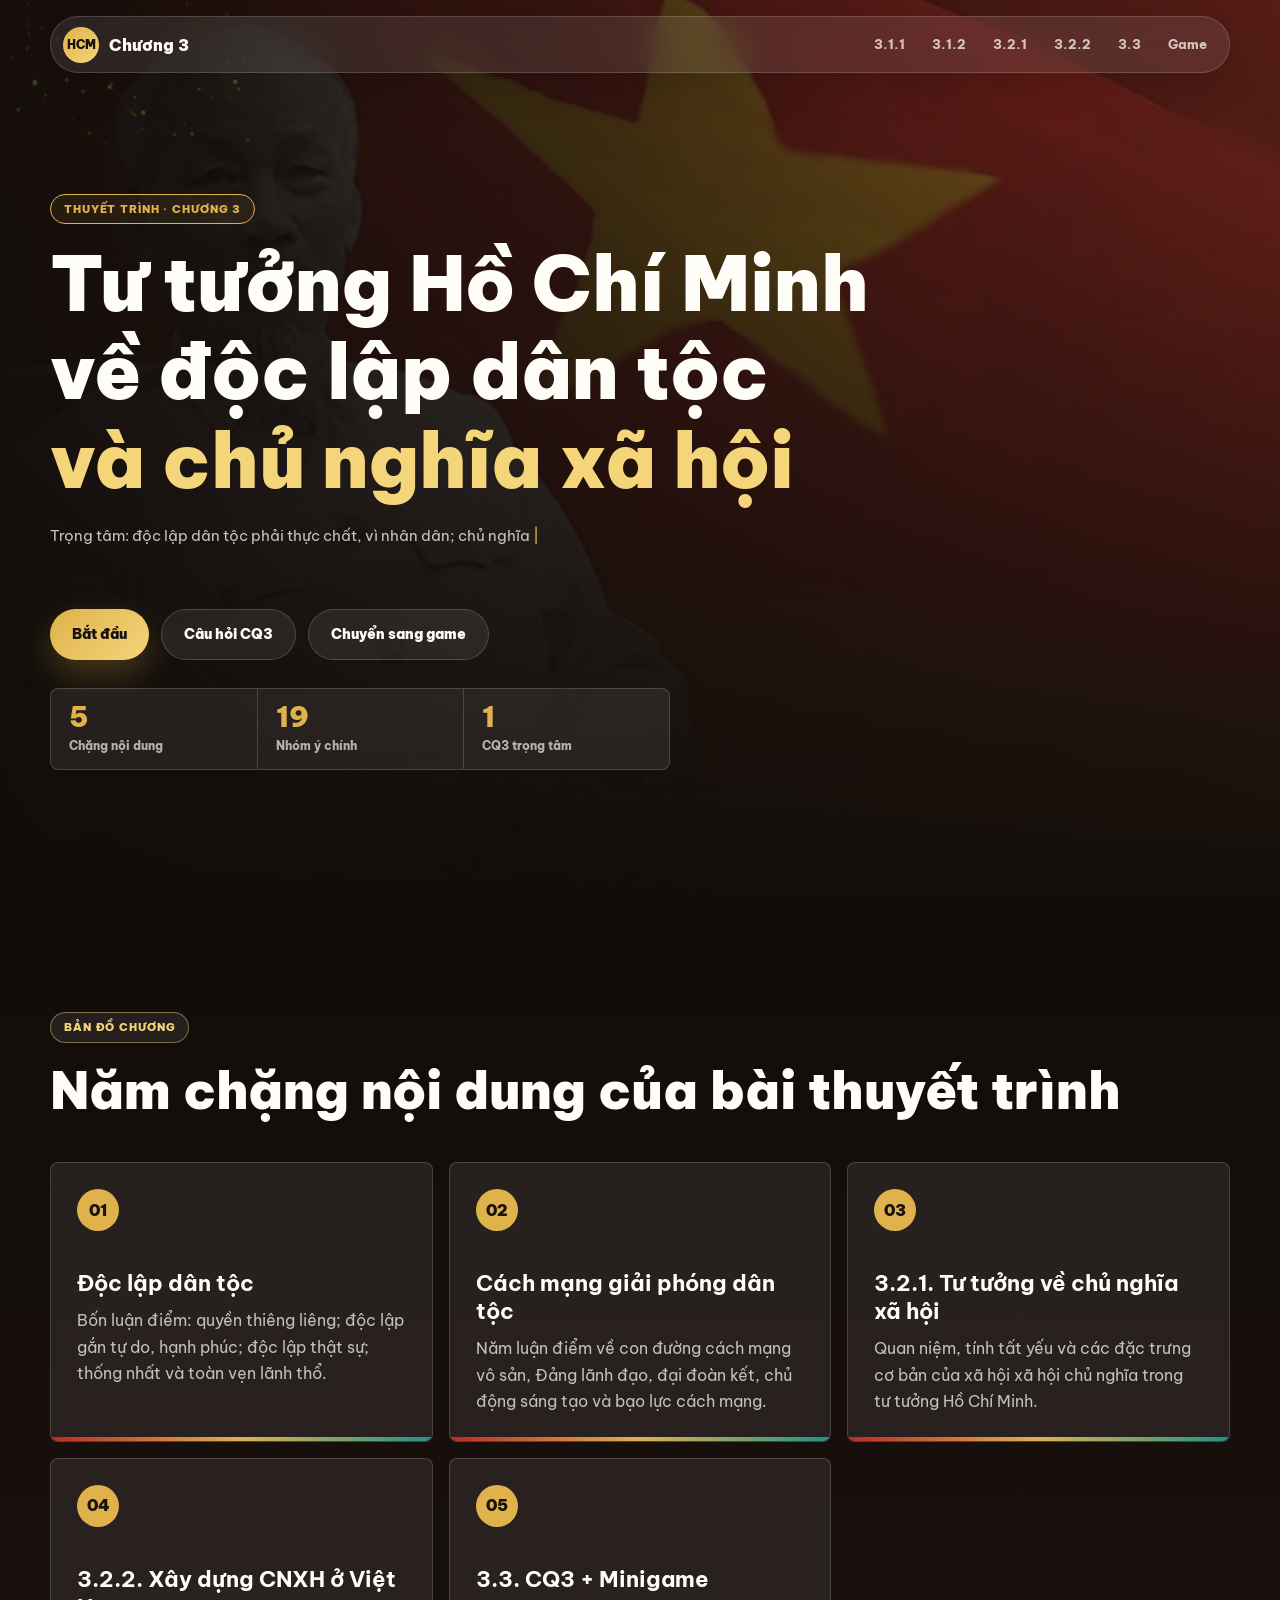
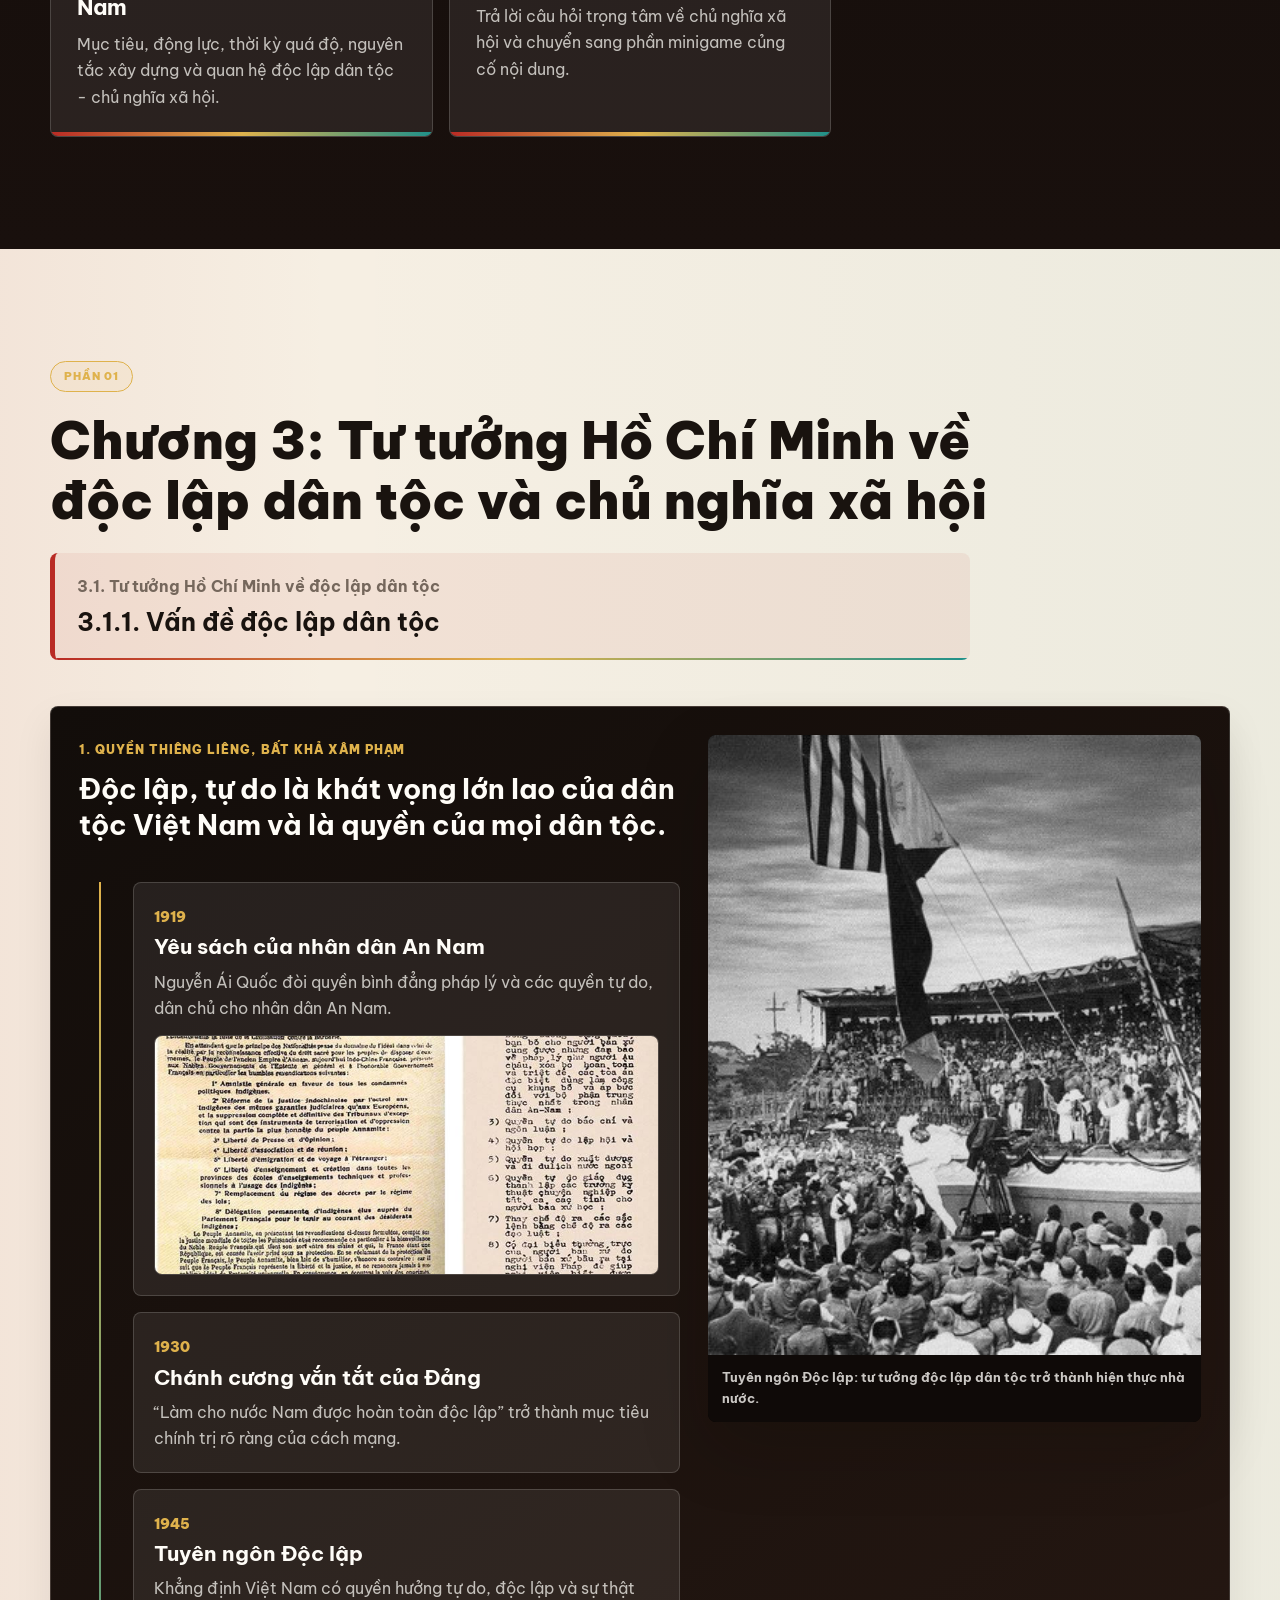
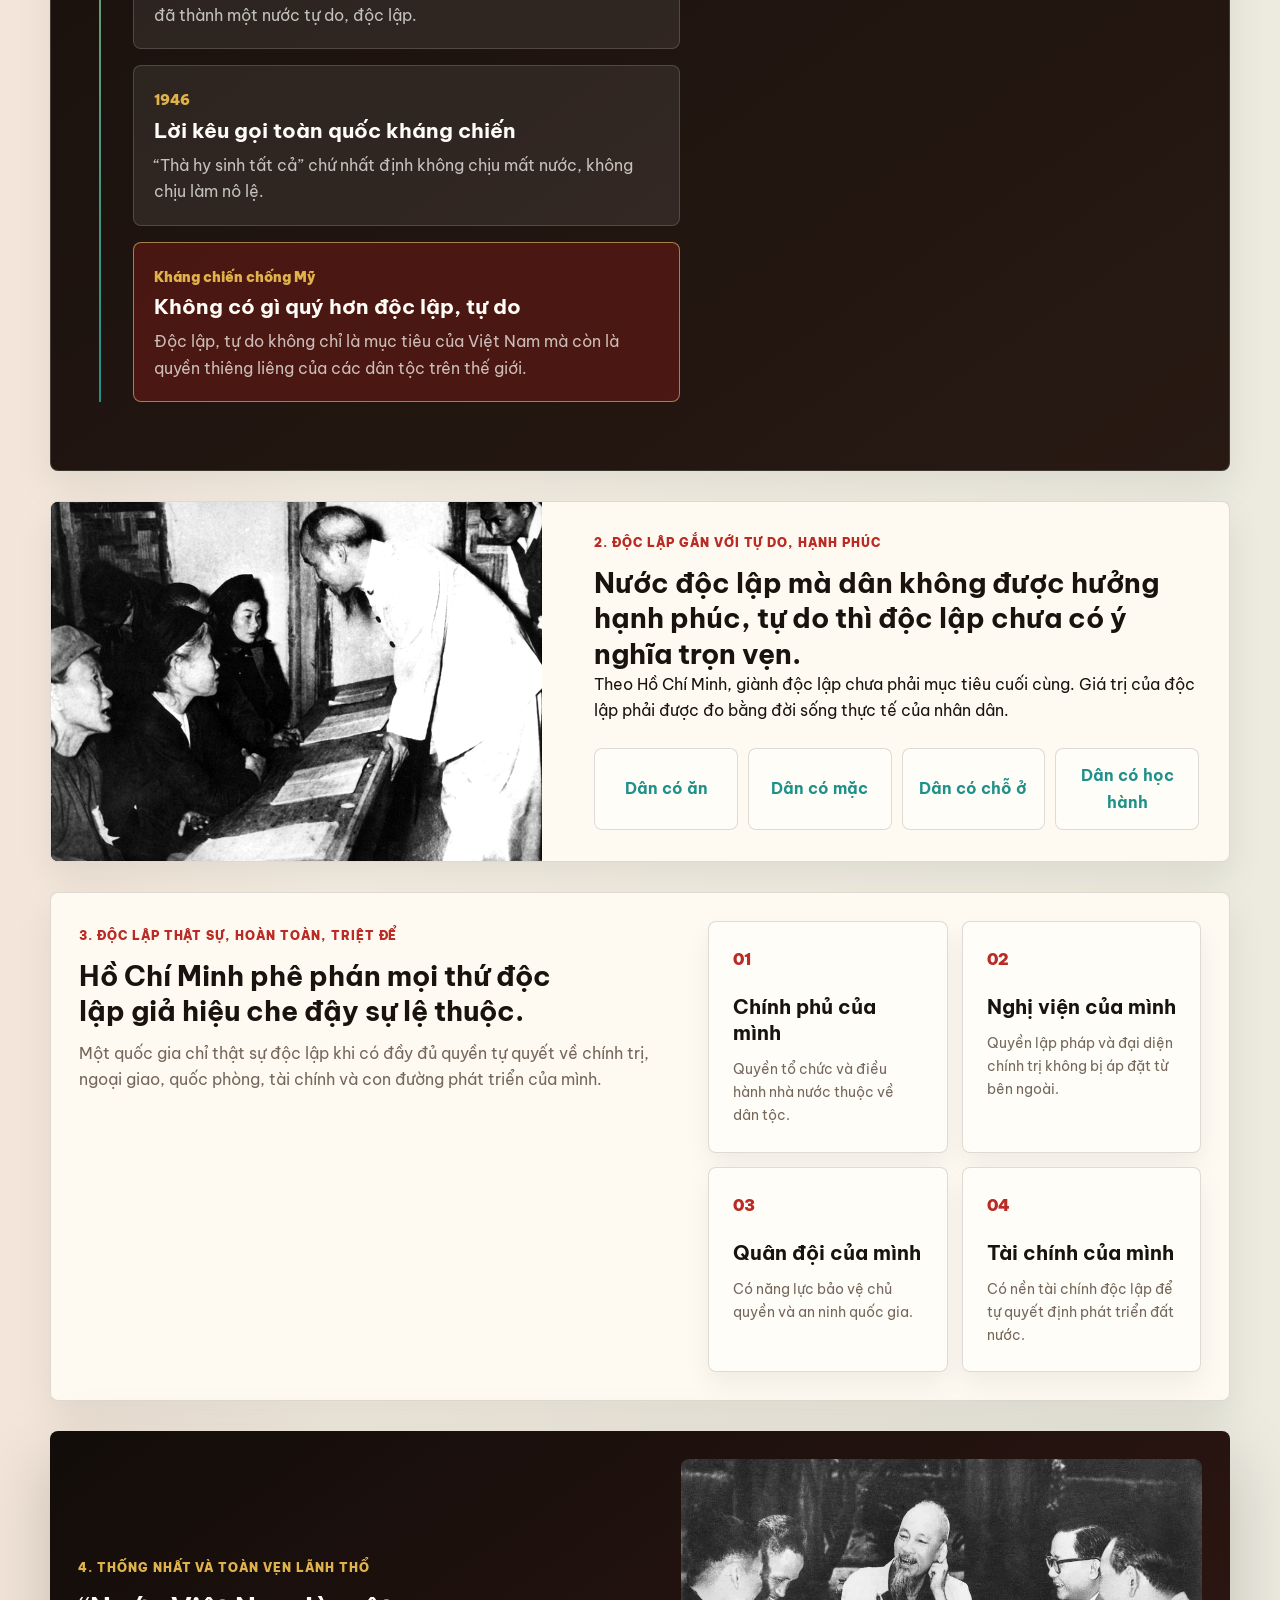
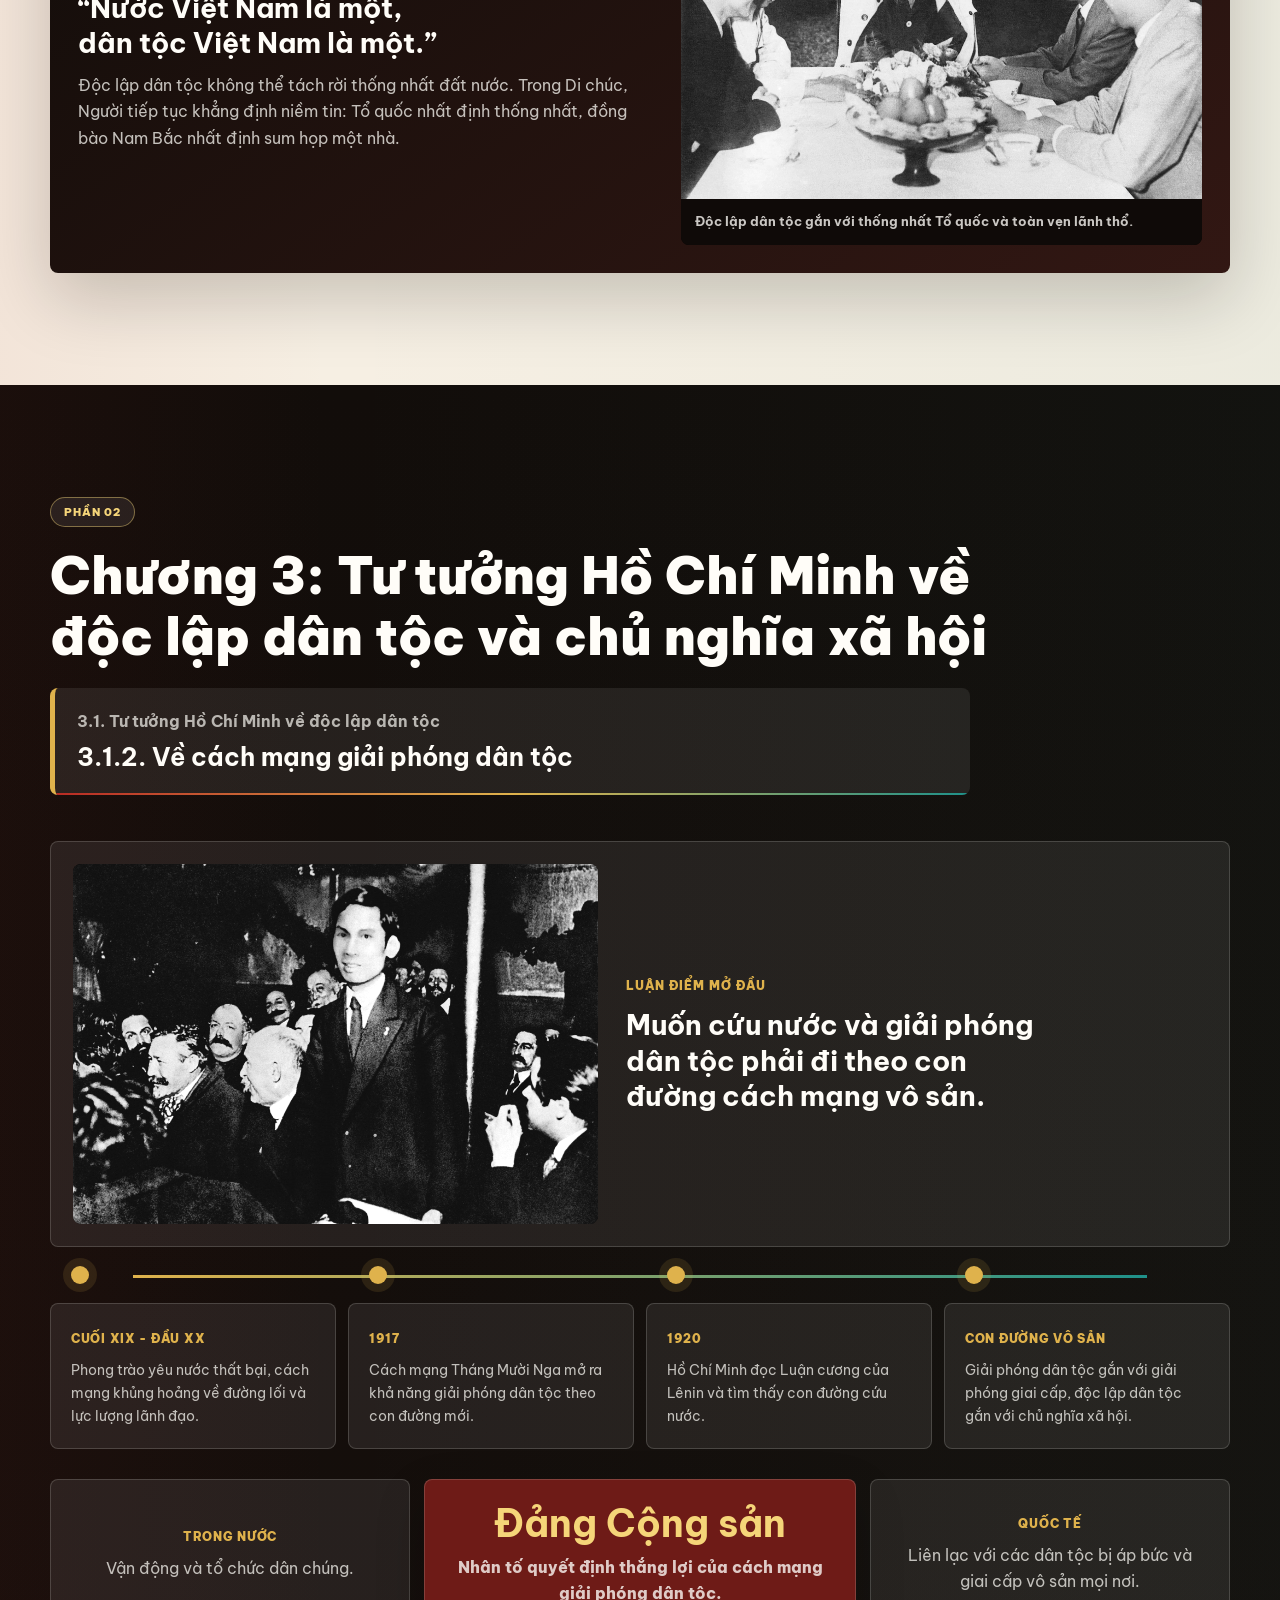
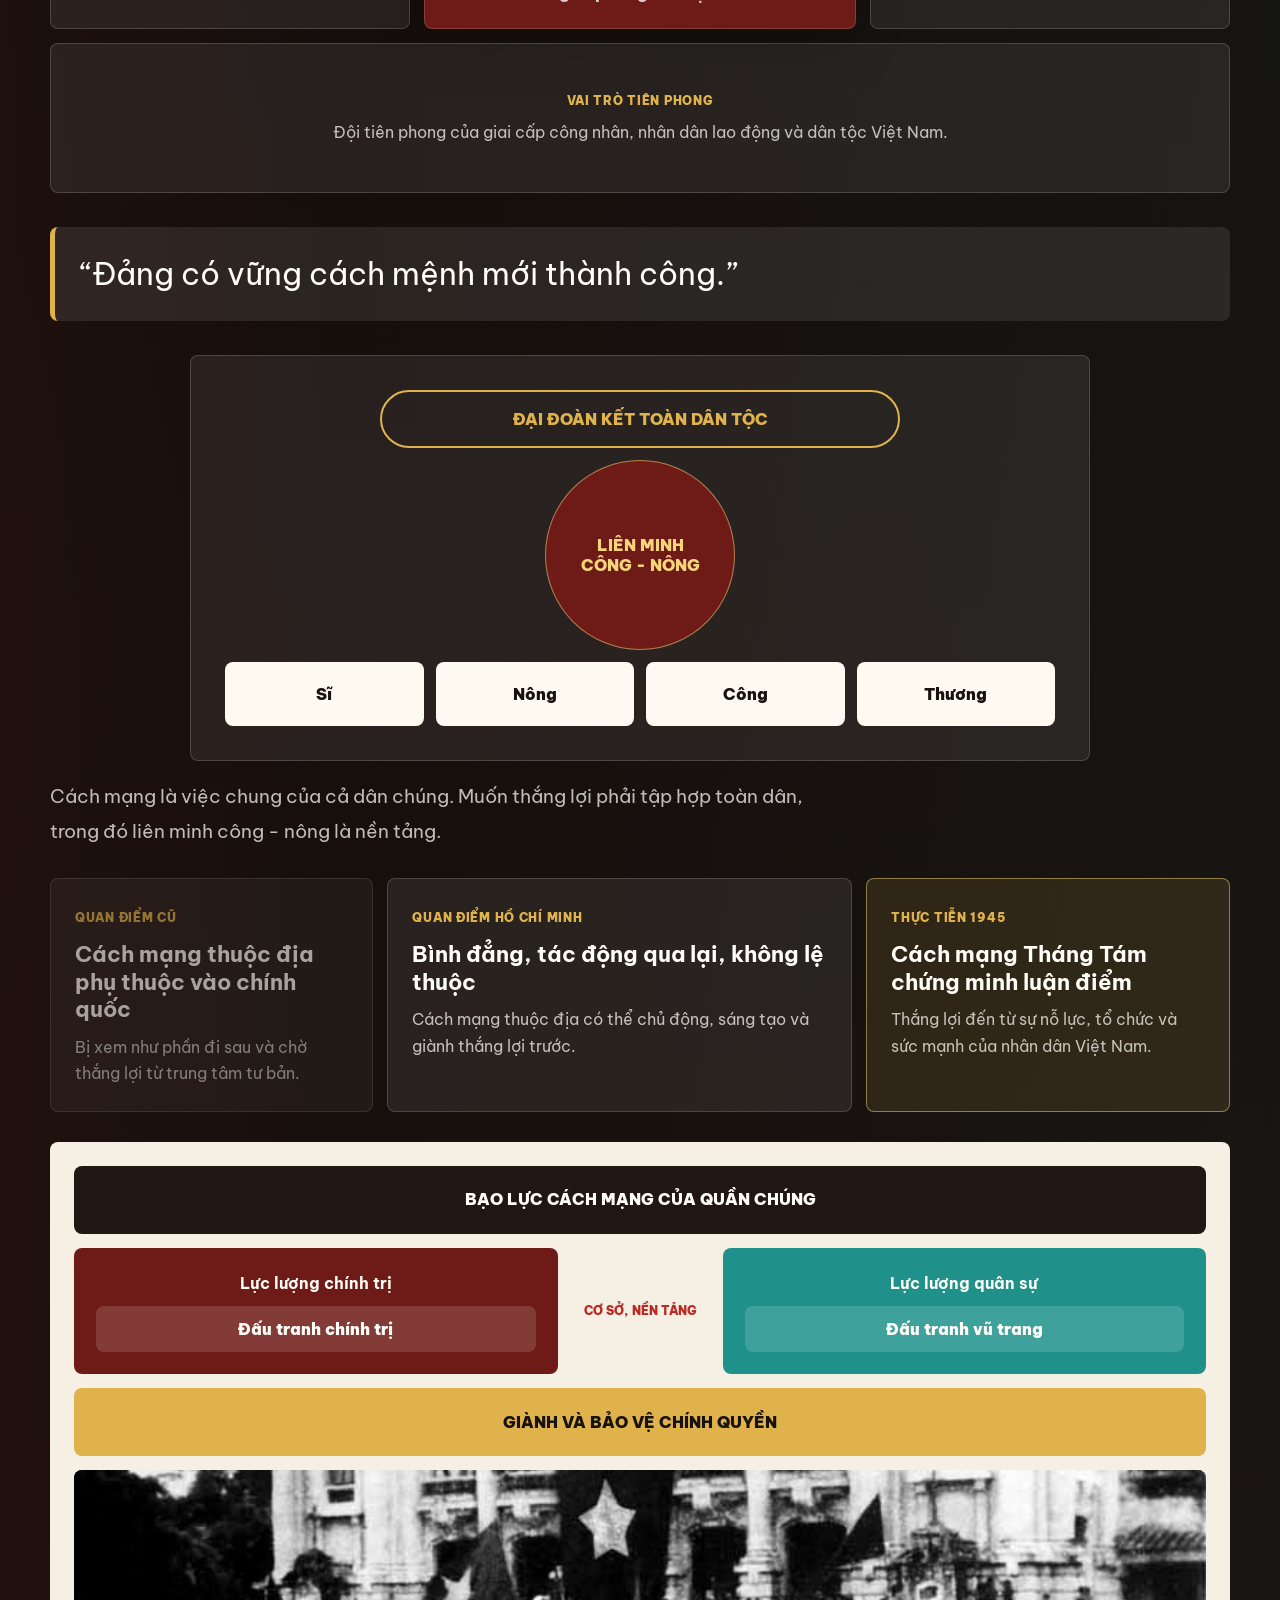
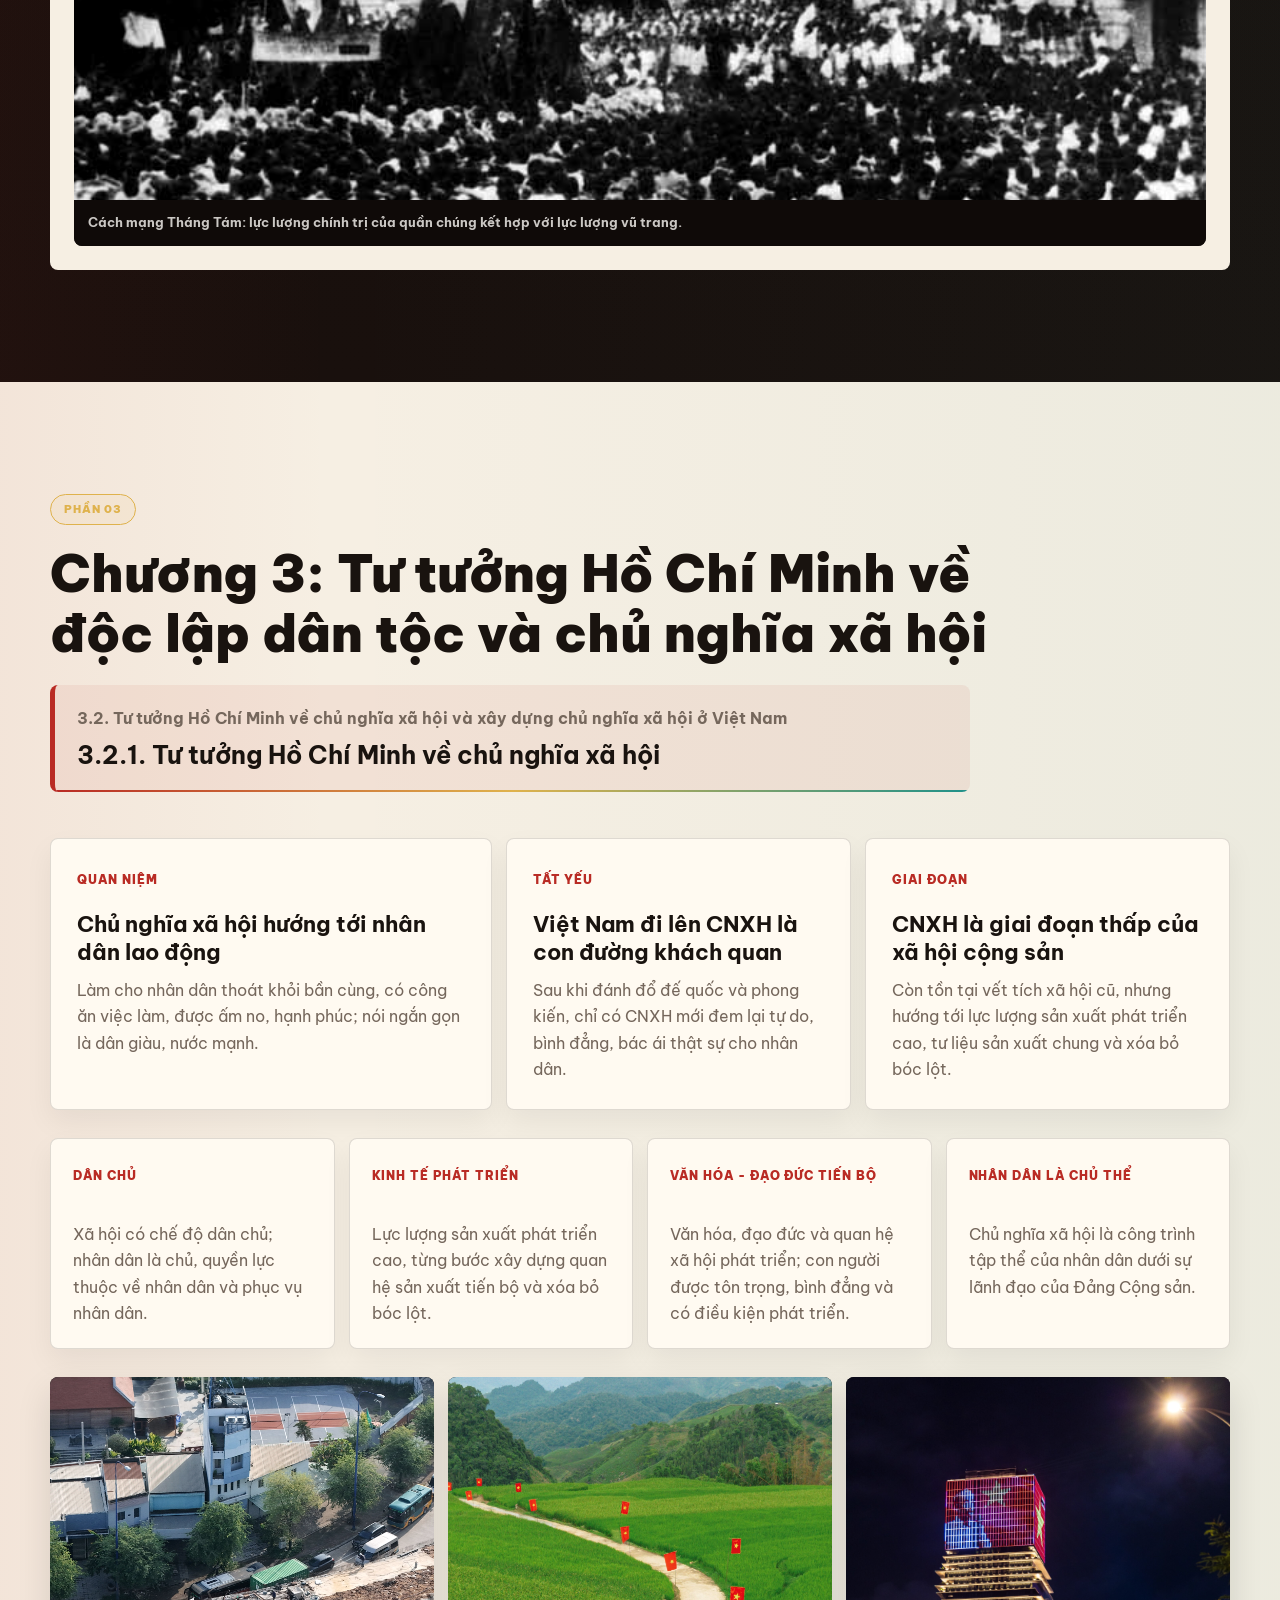
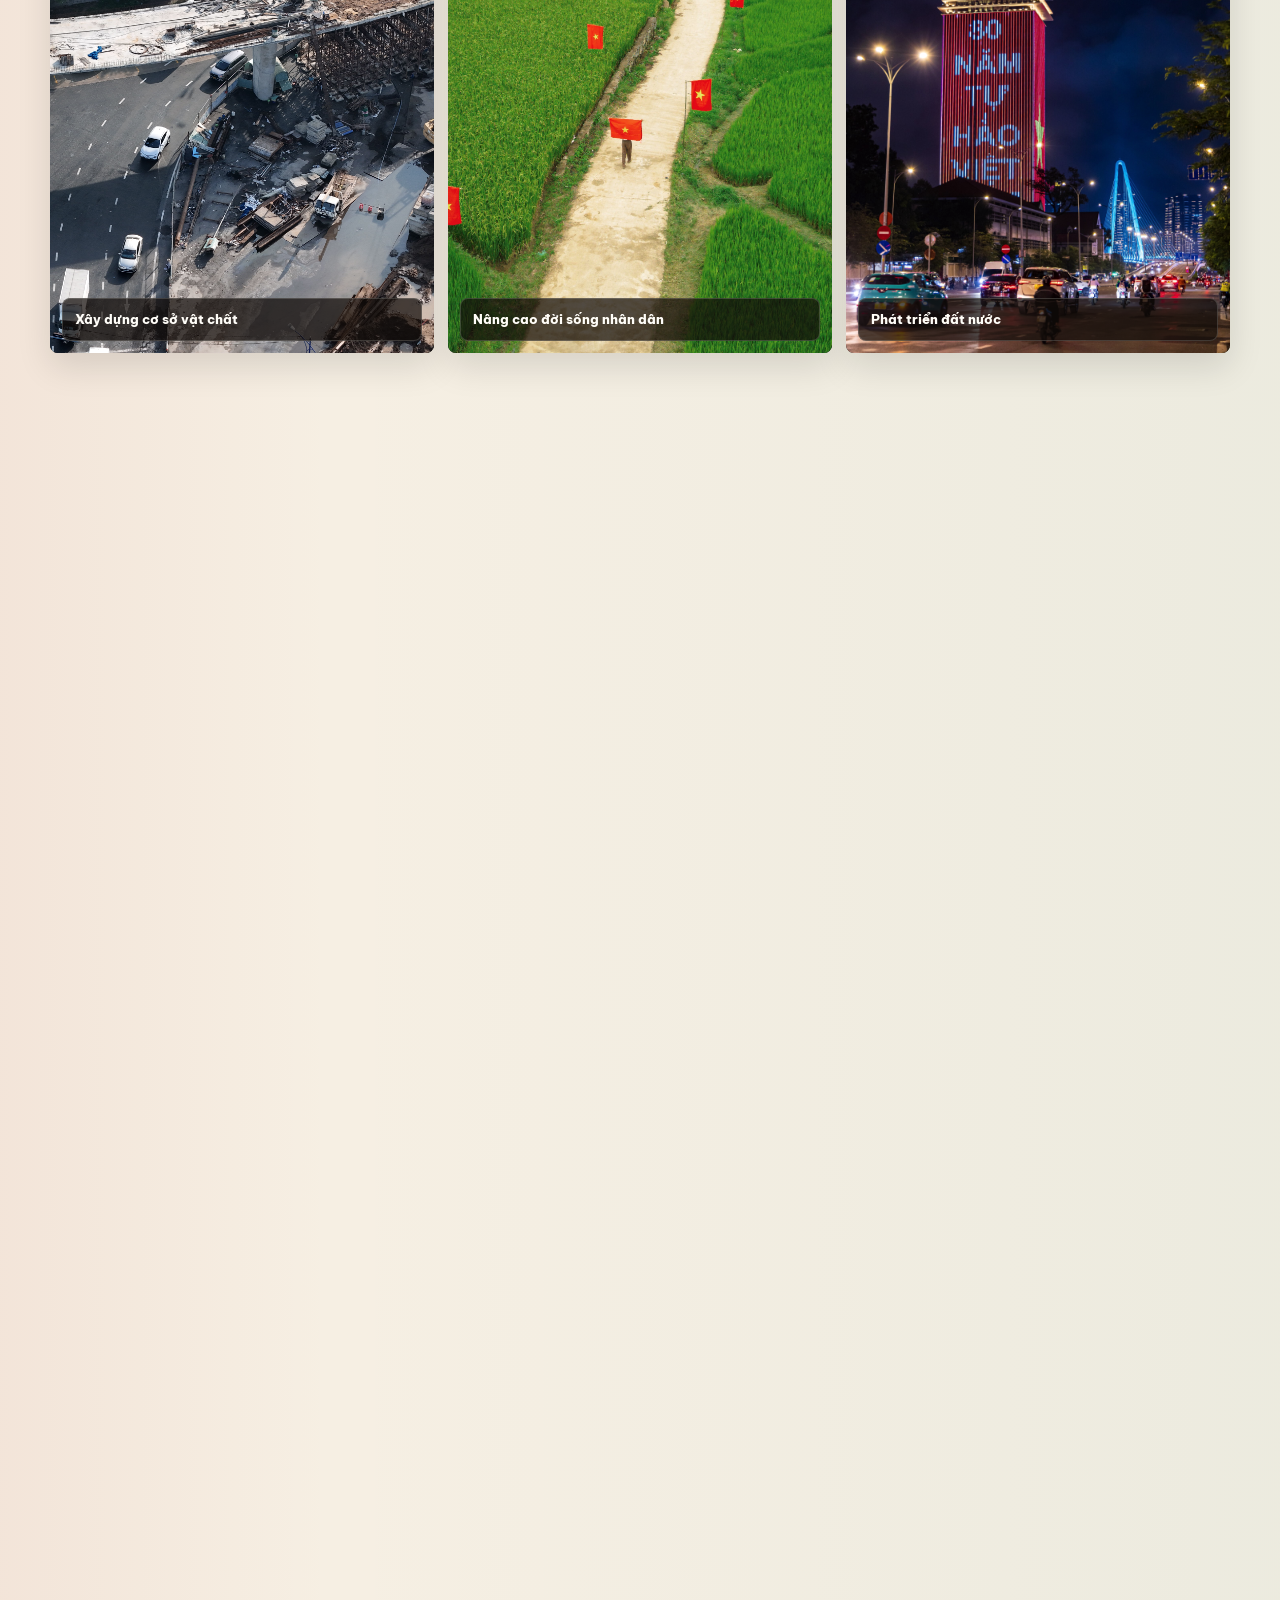
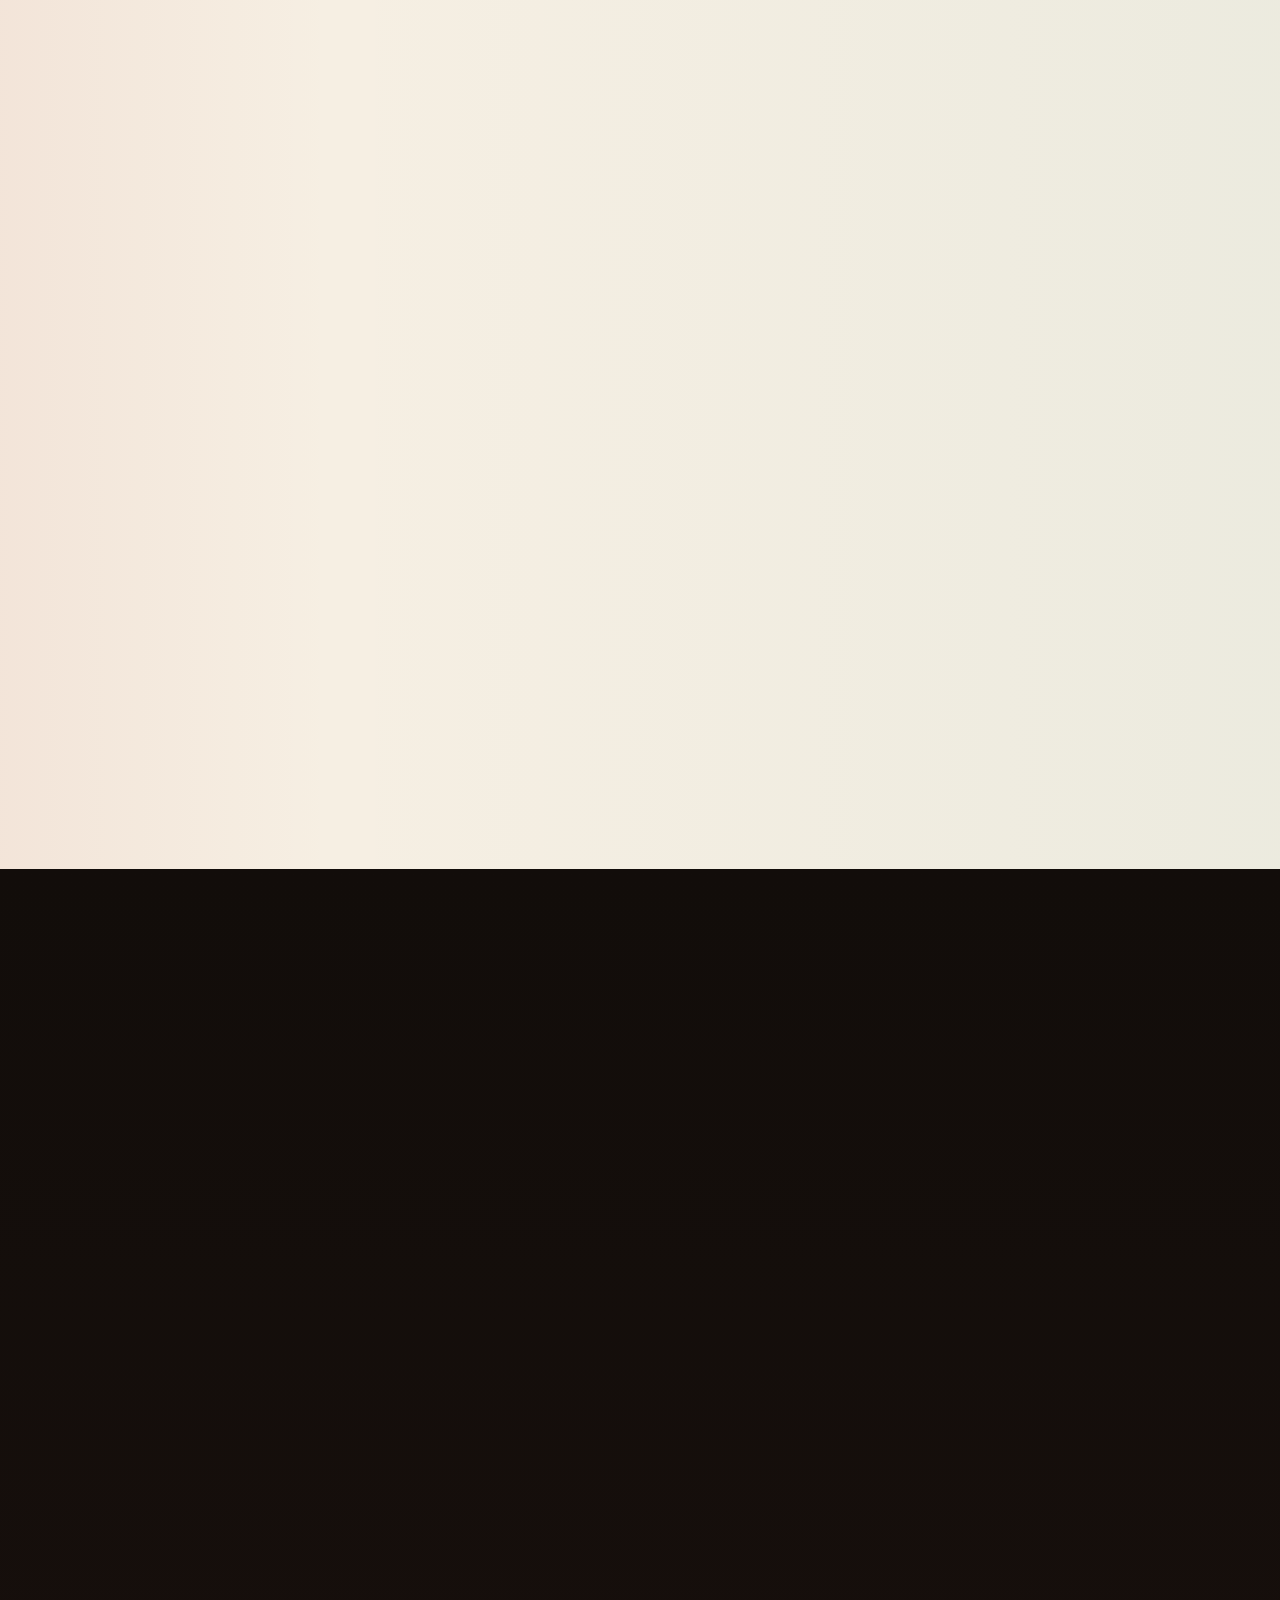
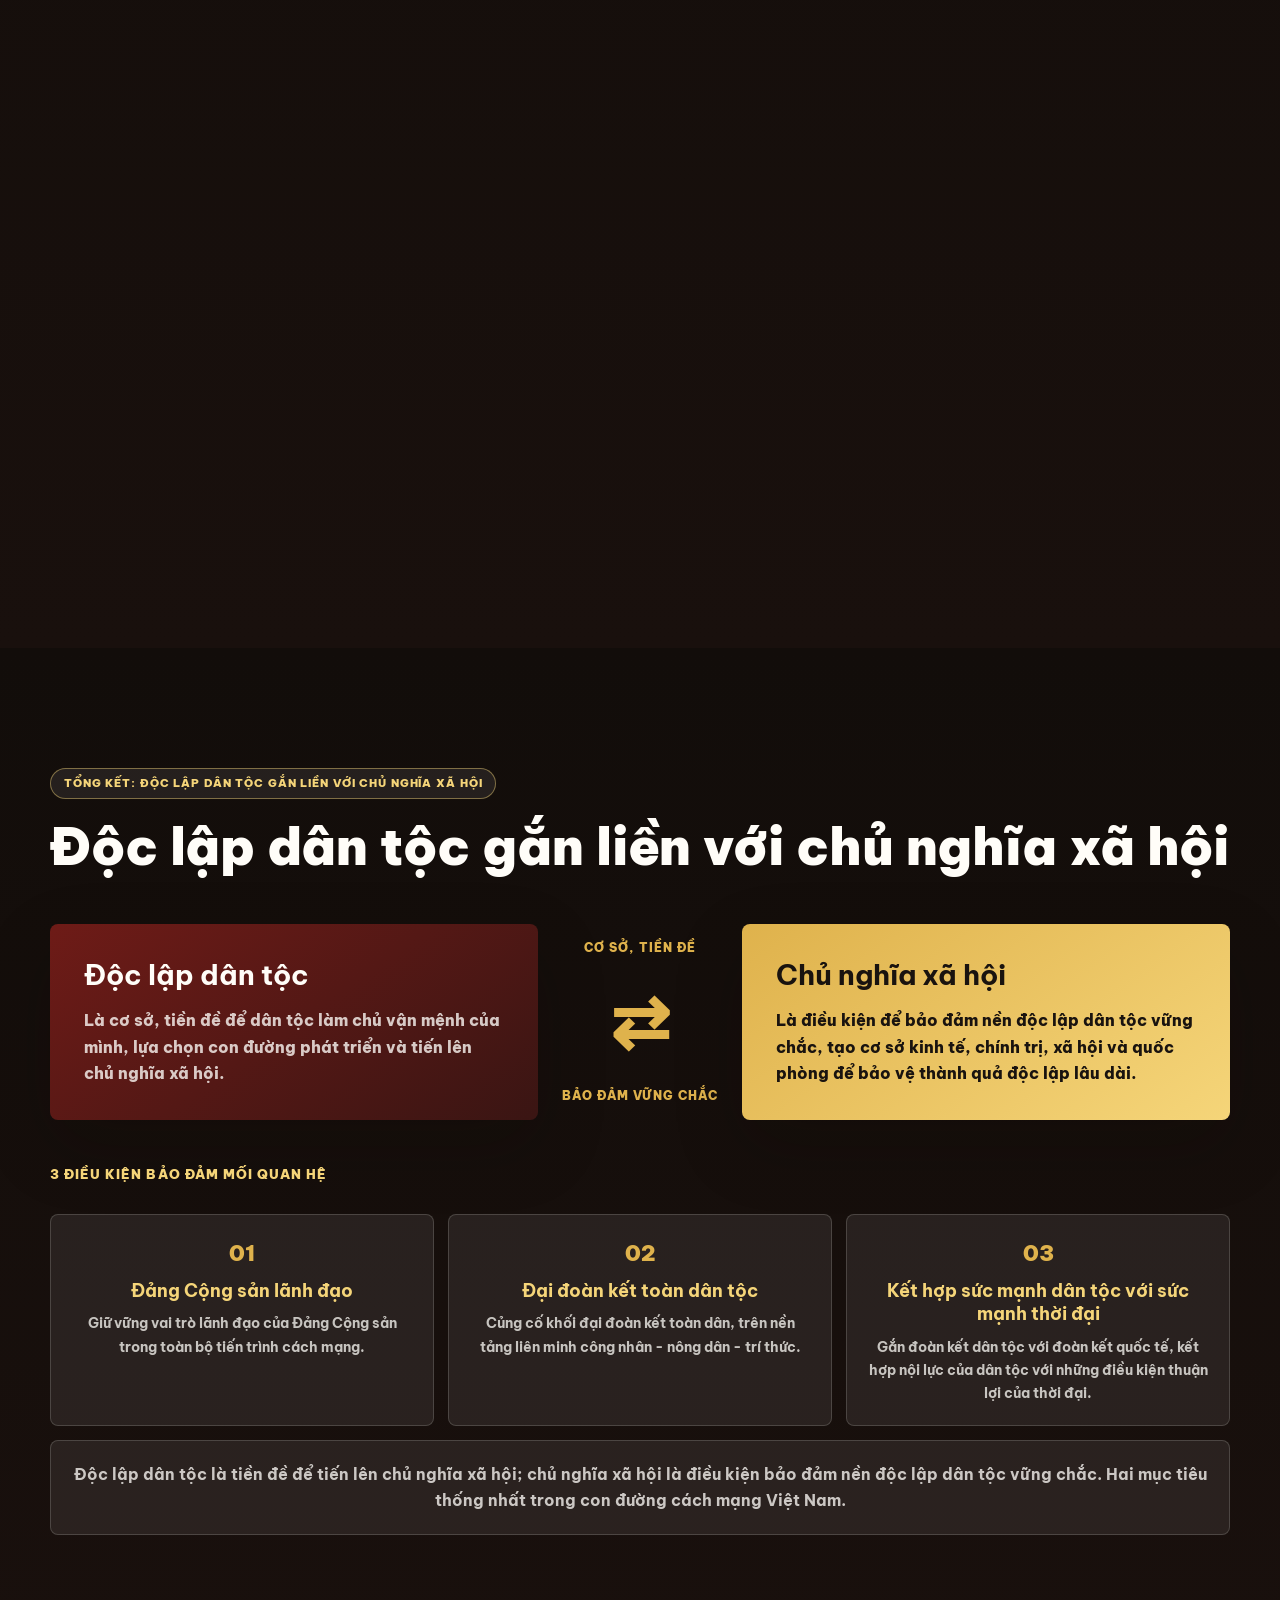
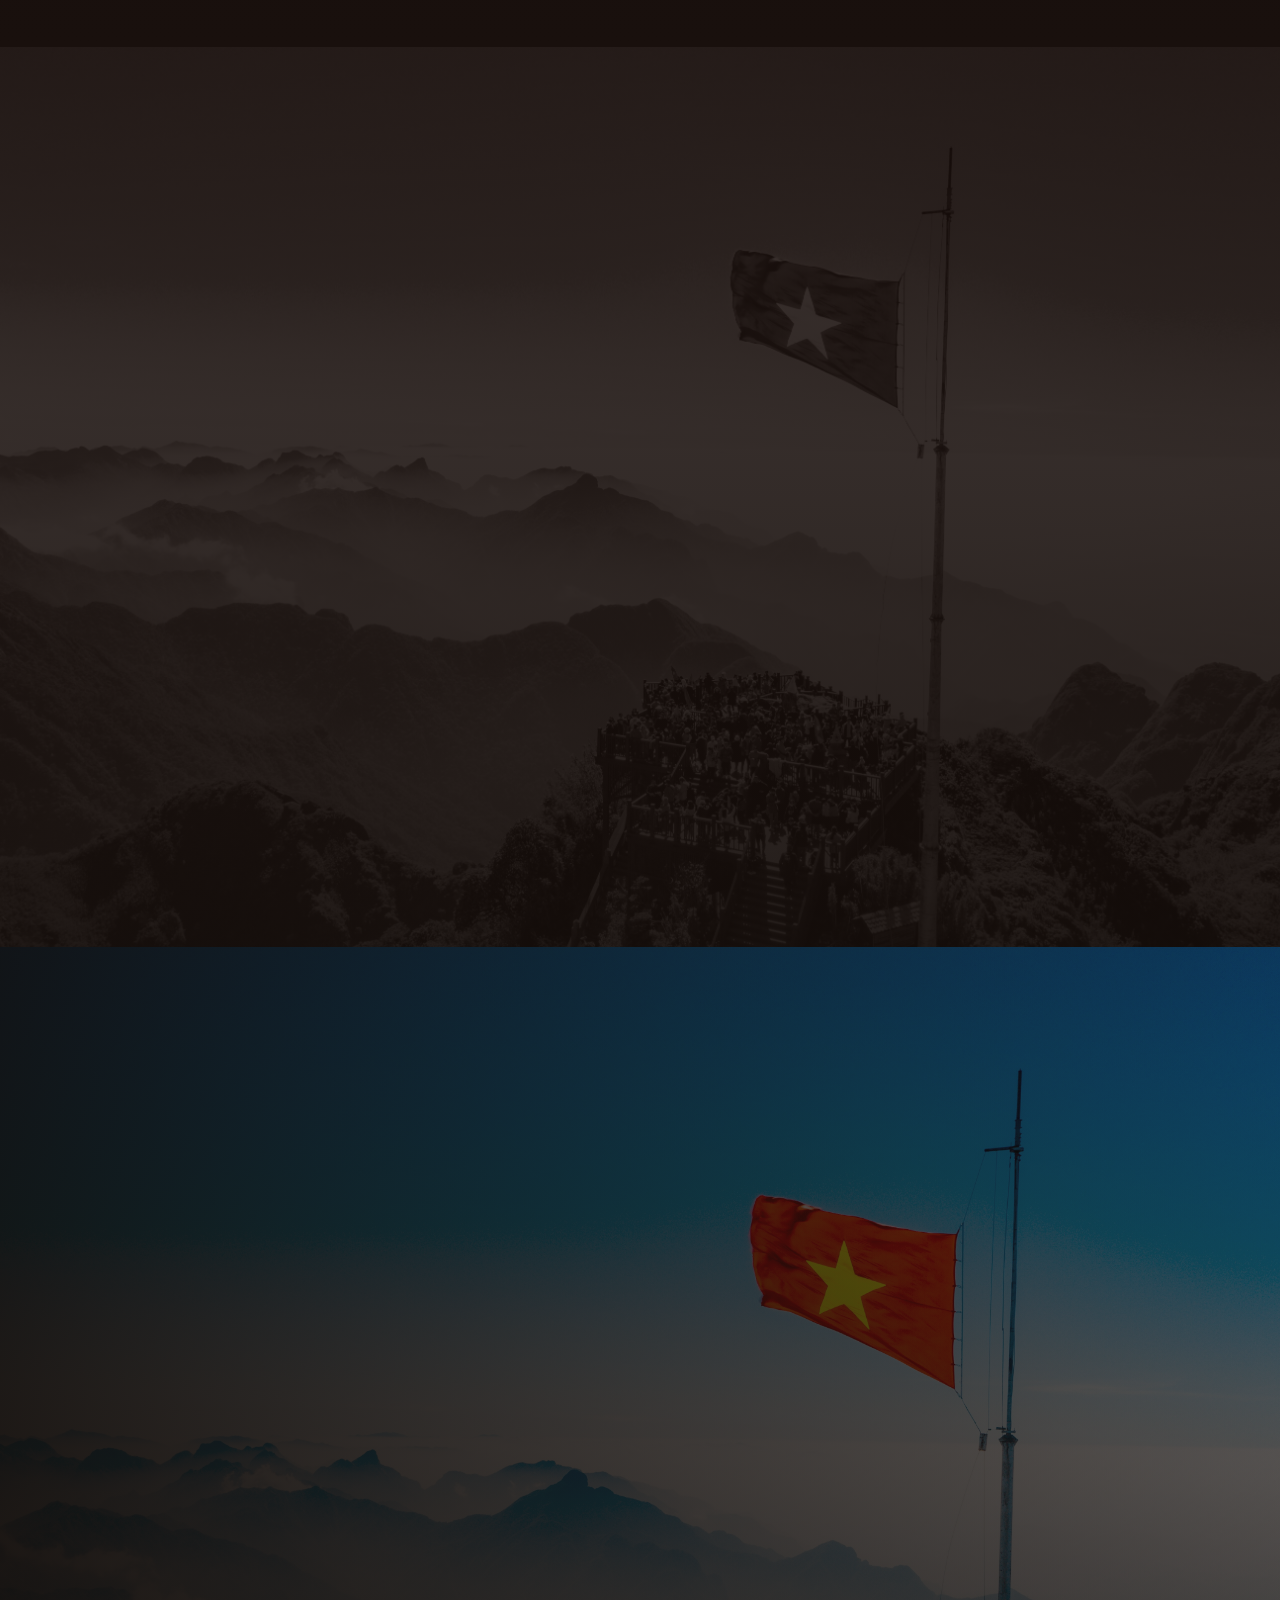
==== index.html @ 66126973 "feat: enhance content and structure in index.html; improve section descriptions and add new elements" ====
<!DOCTYPE html>
<html lang="vi">

<head>
  <meta charset="UTF-8">
  <meta name="viewport" content="width=device-width, initial-scale=1.0">
  <title>Chương 3 | Tư tưởng Hồ Chí Minh</title>
  <meta name="description" content="Thuyết trình Chương 3: Tư tưởng Hồ Chí Minh về độc lập dân tộc và chủ nghĩa xã hội">
  <link rel="icon" href="data:,">
  <link rel="preconnect" href="https://fonts.googleapis.com">
  <link rel="preconnect" href="https://fonts.gstatic.com" crossorigin>
  <link href="https://fonts.googleapis.com/css2?family=Be+Vietnam+Pro:wght@400;500;600;700;800;900&display=swap" rel="stylesheet">
  <link rel="stylesheet" href="css/styles.css">
</head>

<body>
  <div class="scroll-progress" id="scrollProgress"></div>
  <canvas id="confettiCanvas"></canvas>

  <header class="nav" id="nav">
    <div class="nav-inner">
      <a class="nav-brand" href="#top">
        <span class="nav-logo">HCM</span>
        <span class="nav-title">Chương 3</span>
      </a>
      <nav class="nav-links" id="navLinks">
        <a href="#p311">3.1.1</a>
        <a href="#p312">3.1.2</a>
        <a href="#p321">3.2.1</a>
        <a href="#p322">3.2.2</a>
        <a href="#cq3">3.3</a>
        <a href="luat-choi.html">Game</a>
      </nav>
      <button class="nav-burger" id="navBurger" aria-label="Menu" aria-expanded="false">
        <span></span><span></span><span></span>
      </button>
    </div>
  </header>

  <main id="top">
    <section class="hero" id="hero">
      <canvas class="hero-particles" id="heroParticles"></canvas>
      <div class="hero-bg">
        <img src="img/chu-tich-ho-chi-minh.jpg" alt="Chủ tịch Hồ Chí Minh" id="heroImg">
      </div>
      <div class="hero-gradient"></div>

      <div class="hero-content">
        <p class="hero-chip anim">Thuyết trình · Chương 3</p>
        <h1 class="hero-title">
          <span class="title-line anim" data-delay="80">Tư tưởng Hồ Chí Minh</span>
          <span class="title-line anim" data-delay="160">về độc lập dân tộc</span>
          <span class="title-line title-highlight anim" data-delay="240">và chủ nghĩa xã hội</span>
        </h1>
        <p class="hero-desc anim" data-delay="320">
          <span class="typing-wrap"><span class="typing-text" id="typingText"></span><span class="typing-cursor">|</span></span>
        </p>
        <div class="hero-ctas anim" data-delay="420">
          <a href="#p311" class="cta cta-gold magnetic" data-strength="18">Bắt đầu</a>
          <a href="#cq3" class="cta cta-glass magnetic" data-strength="14">Câu hỏi CQ3</a>
          <a href="luat-choi.html" class="cta cta-glass magnetic" data-strength="14">Chuyển sang game</a>
        </div>
      </div>

      <div class="hero-counter anim" data-delay="540">
        <div class="counter-item">
          <span class="counter-num" data-target="5">0</span>
          <span class="counter-label">Chặng nội dung</span>
        </div>
        <div class="counter-item">
          <span class="counter-num" data-target="19">0</span>
          <span class="counter-label">Nhóm ý chính</span>
        </div>
        <div class="counter-item">
          <span class="counter-num" data-target="1">0</span>
          <span class="counter-label">CQ3 trọng tâm</span>
        </div>
      </div>
    </section>

    <section class="overview section-dark">
      <div class="container">
        <span class="label label--light anim">Bản đồ chương</span>
        <h2 class="section-title section-title--light word-reveal" data-text="Năm chặng nội dung của bài thuyết trình">Năm chặng nội dung của bài thuyết trình</h2>
        <div class="chapter-map">
          <article class="map-card anim">
            <span>01</span>
            <h3>Độc lập dân tộc</h3>
            <p>Bốn luận điểm: quyền thiêng liêng; độc lập gắn tự do, hạnh phúc; độc lập thật sự; thống nhất và toàn vẹn lãnh thổ.</p>
          </article>
          <article class="map-card anim" data-delay="80">
            <span>02</span>
            <h3>Cách mạng giải phóng dân tộc</h3>
            <p>Năm luận điểm về con đường cách mạng vô sản, Đảng lãnh đạo, đại đoàn kết, chủ động sáng tạo và bạo lực cách mạng.</p>
          </article>
          <article class="map-card anim" data-delay="160">
            <span>03</span>
            <h3>3.2.1. Tư tưởng về chủ nghĩa xã hội</h3>
            <p>Quan niệm, tính tất yếu và các đặc trưng cơ bản của xã hội xã hội chủ nghĩa trong tư tưởng Hồ Chí Minh.</p>
          </article>
          <article class="map-card anim" data-delay="240">
            <span>04</span>
            <h3>3.2.2. Xây dựng CNXH ở Việt Nam</h3>
            <p>Mục tiêu, động lực, thời kỳ quá độ, nguyên tắc xây dựng và quan hệ độc lập dân tộc - chủ nghĩa xã hội.</p>
          </article>
          <article class="map-card anim" data-delay="320">
            <span>05</span>
            <h3>3.3. CQ3 + Minigame</h3>
            <p>Trả lời câu hỏi trọng tâm về chủ nghĩa xã hội và chuyển sang phần minigame củng cố nội dung.</p>
          </article>
        </div>
      </div>
    </section>

    <section class="presentation section-light" id="p311">
      <div class="container">
        <div class="presentation-heading">
          <span class="label anim">Phần 01</span>
          <h2 class="section-title word-reveal" data-text="Chương 3: Tư tưởng Hồ Chí Minh về độc lập dân tộc và chủ nghĩa xã hội">Chương 3: Tư tưởng Hồ Chí Minh về độc lập dân tộc và chủ nghĩa xã hội</h2>
          <div class="title-stack anim">
            <span>3.1. Tư tưởng Hồ Chí Minh về độc lập dân tộc</span>
            <strong>3.1.1. Vấn đề độc lập dân tộc</strong>
          </div>
        </div>

        <div class="brief-block brief-block--dark anim">
          <div>
            <span class="block-kicker">1. Quyền thiêng liêng, bất khả xâm phạm</span>
            <h3>Độc lập, tự do là khát vọng lớn lao của dân tộc Việt Nam và là quyền của mọi dân tộc.</h3>
            <div class="vertical-timeline">
              <article class="timeline-card anim">
                <span class="year">1919</span>
                <h4>Yêu sách của nhân dân An Nam</h4>
                <p>Nguyễn Ái Quốc đòi quyền bình đẳng pháp lý và các quyền tự do, dân chủ cho nhân dân An Nam.</p>
                <img src="img/brief-image4.png" alt="Yêu sách của nhân dân An Nam">
              </article>
              <article class="timeline-card anim">
                <span class="year">1930</span>
                <h4>Chánh cương vắn tắt của Đảng</h4>
                <p>“Làm cho nước Nam được hoàn toàn độc lập” trở thành mục tiêu chính trị rõ ràng của cách mạng.</p>
              </article>
              <article class="timeline-card anim">
                <span class="year">1945</span>
                <h4>Tuyên ngôn Độc lập</h4>
                <p>Khẳng định Việt Nam có quyền hưởng tự do, độc lập và sự thật đã thành một nước tự do, độc lập.</p>
              </article>
              <article class="timeline-card anim">
                <span class="year">1946</span>
                <h4>Lời kêu gọi toàn quốc kháng chiến</h4>
                <p>“Thà hy sinh tất cả” chứ nhất định không chịu mất nước, không chịu làm nô lệ.</p>
              </article>
              <article class="timeline-card timeline-card--accent anim">
                <span class="year">Kháng chiến chống Mỹ</span>
                <h4>Không có gì quý hơn độc lập, tự do</h4>
                <p>Độc lập, tự do không chỉ là mục tiêu của Việt Nam mà còn là quyền thiêng liêng của các dân tộc trên thế giới.</p>
              </article>
            </div>
          </div>
          <figure class="sticky-visual">
            <img src="img/brief-image2.png" alt="Quảng trường Ba Đình ngày 2-9-1945">
            <figcaption>Tuyên ngôn Độc lập: tư tưởng độc lập dân tộc trở thành hiện thực nhà nước.</figcaption>
          </figure>
        </div>

        <div class="life-proof anim">
          <figure>
            <img src="img/brief-image3.png" alt="Chủ tịch Hồ Chí Minh với lớp Bình dân học vụ">
          </figure>
          <div class="life-copy">
            <span>2. Độc lập gắn với tự do, hạnh phúc</span>
            <h3>Nước độc lập mà dân không được hưởng hạnh phúc, tự do thì độc lập chưa có ý nghĩa trọn vẹn.</h3>
            <p>Theo Hồ Chí Minh, giành độc lập chưa phải mục tiêu cuối cùng. Giá trị của độc lập phải được đo bằng đời sống thực tế của nhân dân.</p>
            <div class="life-grid">
              <b>Dân có ăn</b>
              <b>Dân có mặc</b>
              <b>Dân có chỗ ở</b>
              <b>Dân có học hành</b>
            </div>
          </div>
        </div>

        <div class="brief-block anim">
          <div>
            <span class="block-kicker">3. Độc lập thật sự, hoàn toàn, triệt để</span>
            <h3>Hồ Chí Minh phê phán mọi thứ độc lập giả hiệu che đậy sự lệ thuộc.</h3>
            <p>Một quốc gia chỉ thật sự độc lập khi có đầy đủ quyền tự quyết về chính trị, ngoại giao, quốc phòng, tài chính và con đường phát triển của mình.</p>
          </div>
          <div class="sovereignty-grid">
            <article class="focus-card anim"><span>01</span><h4>Chính phủ của mình</h4><p>Quyền tổ chức và điều hành nhà nước thuộc về dân tộc.</p></article>
            <article class="focus-card anim"><span>02</span><h4>Nghị viện của mình</h4><p>Quyền lập pháp và đại diện chính trị không bị áp đặt từ bên ngoài.</p></article>
            <article class="focus-card anim"><span>03</span><h4>Quân đội của mình</h4><p>Có năng lực bảo vệ chủ quyền và an ninh quốc gia.</p></article>
            <article class="focus-card anim"><span>04</span><h4>Tài chính của mình</h4><p>Có nền tài chính độc lập để tự quyết định phát triển đất nước.</p></article>
          </div>
        </div>

        <div class="unity-block anim">
          <div>
            <span class="block-kicker">4. Thống nhất và toàn vẹn lãnh thổ</span>
            <h3>“Nước Việt Nam là một, dân tộc Việt Nam là một.”</h3>
            <p>Độc lập dân tộc không thể tách rời thống nhất đất nước. Trong Di chúc, Người tiếp tục khẳng định niềm tin: Tổ quốc nhất định thống nhất, đồng bào Nam Bắc nhất định sum họp một nhà.</p>
          </div>
          <figure>
            <img src="img/brief-image5.png" alt="Chủ tịch Hồ Chí Minh tiếp đoàn đại biểu miền Nam">
            <figcaption>Độc lập dân tộc gắn với thống nhất Tổ quốc và toàn vẹn lãnh thổ.</figcaption>
          </figure>
        </div>
      </div>
    </section>

    <section class="presentation section-dark" id="p312">
      <div class="container">
        <div class="presentation-heading">
          <span class="label label--light anim">Phần 02</span>
          <h2 class="section-title section-title--light word-reveal" data-text="Chương 3: Tư tưởng Hồ Chí Minh về độc lập dân tộc và chủ nghĩa xã hội">Chương 3: Tư tưởng Hồ Chí Minh về độc lập dân tộc và chủ nghĩa xã hội</h2>
          <div class="title-stack title-stack--dark anim">
            <span>3.1. Tư tưởng Hồ Chí Minh về độc lập dân tộc</span>
            <strong>3.1.2. Về cách mạng giải phóng dân tộc</strong>
          </div>
        </div>

        <div class="visual-quote anim">
          <figure>
            <img src="img/brief-image6.png" alt="Nguyễn Ái Quốc tại Đại hội Tua năm 1920">
          </figure>
          <div>
            <span>Luận điểm mở đầu</span>
            <h3>Muốn cứu nước và giải phóng dân tộc phải đi theo con đường cách mạng vô sản.</h3>
          </div>
        </div>

        <div class="horizontal-timeline anim">
          <article><span>Cuối XIX - đầu XX</span><p>Phong trào yêu nước thất bại, cách mạng khủng hoảng về đường lối và lực lượng lãnh đạo.</p></article>
          <article><span>1917</span><p>Cách mạng Tháng Mười Nga mở ra khả năng giải phóng dân tộc theo con đường mới.</p></article>
          <article><span>1920</span><p>Hồ Chí Minh đọc Luận cương của Lênin và tìm thấy con đường cứu nước.</p></article>
          <article><span>Con đường vô sản</span><p>Giải phóng dân tộc gắn với giải phóng giai cấp, độc lập dân tộc gắn với chủ nghĩa xã hội.</p></article>
        </div>

        <div class="party-diagram anim">
          <article class="party-node"><span>Trong nước</span><p>Vận động và tổ chức dân chúng.</p></article>
          <article class="party-core"><h3>Đảng Cộng sản</h3><p>Nhân tố quyết định thắng lợi của cách mạng giải phóng dân tộc.</p></article>
          <article class="party-node"><span>Quốc tế</span><p>Liên lạc với các dân tộc bị áp bức và giai cấp vô sản mọi nơi.</p></article>
          <article class="party-node party-node--wide"><span>Vai trò tiên phong</span><p>Đội tiên phong của giai cấp công nhân, nhân dân lao động và dân tộc Việt Nam.</p></article>
        </div>
        <p class="quote-panel anim">“Đảng có vững cách mệnh mới thành công.”</p>

        <div class="unity-diagram anim">
          <div class="unity-ring">ĐẠI ĐOÀN KẾT TOÀN DÂN TỘC</div>
          <div class="unity-center">LIÊN MINH<br>CÔNG - NÔNG</div>
          <span>Sĩ</span><span>Nông</span><span>Công</span><span>Thương</span>
        </div>
        <p class="section-desc section-desc--light anim">Cách mạng là việc chung của cả dân chúng. Muốn thắng lợi phải tập hợp toàn dân, trong đó liên minh công - nông là nền tảng.</p>

        <div class="compare-logic anim">
          <article class="dimmed">
            <span>Quan điểm cũ</span>
            <h3>Cách mạng thuộc địa phụ thuộc vào chính quốc</h3>
            <p>Bị xem như phần đi sau và chờ thắng lợi từ trung tâm tư bản.</p>
          </article>
          <article>
            <span>Quan điểm Hồ Chí Minh</span>
            <h3>Bình đẳng, tác động qua lại, không lệ thuộc</h3>
            <p>Cách mạng thuộc địa có thể chủ động, sáng tạo và giành thắng lợi trước.</p>
          </article>
          <article class="result">
            <span>Thực tiễn 1945</span>
            <h3>Cách mạng Tháng Tám chứng minh luận điểm</h3>
            <p>Thắng lợi đến từ sự nỗ lực, tổ chức và sức mạnh của nhân dân Việt Nam.</p>
          </article>
        </div>

        <div class="force-diagram anim">
          <div class="force-main">BẠO LỰC CÁCH MẠNG CỦA QUẦN CHÚNG</div>
          <div class="force-branch red"><b>Lực lượng chính trị</b><span>Đấu tranh chính trị</span></div>
          <div class="force-bridge">Cơ sở, nền tảng</div>
          <div class="force-branch teal"><b>Lực lượng quân sự</b><span>Đấu tranh vũ trang</span></div>
          <div class="force-result">GIÀNH VÀ BẢO VỆ CHÍNH QUYỀN</div>
          <figure>
            <img src="img/brief-image7.png" alt="Quần chúng trong Cách mạng Tháng Tám">
            <figcaption>Cách mạng Tháng Tám: lực lượng chính trị của quần chúng kết hợp với lực lượng vũ trang.</figcaption>
          </figure>
        </div>
      </div>
    </section>

    <section class="presentation section-light" id="p321">
      <div class="container">
        <div class="presentation-heading">
          <span class="label anim">Phần 03</span>
          <h2 class="section-title word-reveal" data-text="Chương 3: Tư tưởng Hồ Chí Minh về độc lập dân tộc và chủ nghĩa xã hội">Chương 3: Tư tưởng Hồ Chí Minh về độc lập dân tộc và chủ nghĩa xã hội</h2>
          <div class="title-stack anim">
            <span>3.2. Tư tưởng Hồ Chí Minh về chủ nghĩa xã hội và xây dựng chủ nghĩa xã hội ở Việt Nam</span>
            <strong>3.2.1. Tư tưởng Hồ Chí Minh về chủ nghĩa xã hội</strong>
          </div>
        </div>

        <div class="soc-overview">
          <article class="soc-panel anim">
            <span>Quan niệm</span>
            <h3>Chủ nghĩa xã hội hướng tới nhân dân lao động</h3>
            <p>Làm cho nhân dân thoát khỏi bần cùng, có công ăn việc làm, được ấm no, hạnh phúc; nói ngắn gọn là dân giàu, nước mạnh.</p>
          </article>
          <article class="soc-panel anim">
            <span>Tất yếu</span>
            <h3>Việt Nam đi lên CNXH là con đường khách quan</h3>
            <p>Sau khi đánh đổ đế quốc và phong kiến, chỉ có CNXH mới đem lại tự do, bình đẳng, bác ái thật sự cho nhân dân.</p>
          </article>
          <article class="soc-panel anim">
            <span>Giai đoạn</span>
            <h3>CNXH là giai đoạn thấp của xã hội cộng sản</h3>
            <p>Còn tồn tại vết tích xã hội cũ, nhưng hướng tới lực lượng sản xuất phát triển cao, tư liệu sản xuất chung và xóa bỏ bóc lột.</p>
          </article>
        </div>

        <div class="character-grid anim">
          <article><span>Dân chủ</span><p>Xã hội có chế độ dân chủ; nhân dân là chủ, quyền lực thuộc về nhân dân và phục vụ nhân dân.</p></article>
          <article><span>Kinh tế phát triển</span><p>Lực lượng sản xuất phát triển cao, từng bước xây dựng quan hệ sản xuất tiến bộ và xóa bỏ bóc lột.</p></article>
          <article><span>Văn hóa - đạo đức tiến bộ</span><p>Văn hóa, đạo đức và quan hệ xã hội phát triển; con người được tôn trọng, bình đẳng và có điều kiện phát triển.</p></article>
          <article><span>Nhân dân là chủ thể</span><p>Chủ nghĩa xã hội là công trình tập thể của nhân dân dưới sự lãnh đạo của Đảng Cộng sản.</p></article>
        </div>

        <div class="image-triptych anim">
          <figure>
            <img src="img/xay-dung-dat-nuoc.jpg" alt="Xây dựng đất nước">
            <figcaption>Xây dựng cơ sở vật chất</figcaption>
          </figure>
          <figure>
            <img src="img/dong-ruong-co-viet-nam.jpg" alt="Đời sống lao động của nhân dân">
            <figcaption>Nâng cao đời sống nhân dân</figcaption>
          </figure>
          <figure>
            <img src="img/viet-nam-modern.jpg" alt="Việt Nam hiện đại">
            <figcaption>Phát triển đất nước</figcaption>
          </figure>
        </div>
      </div>
    </section>

    <section class="presentation section-light" id="p322">
      <div class="container">
        <div class="presentation-heading">
          <span class="label anim">Phần 04</span>
          <h2 class="section-title word-reveal" data-text="3.2.2. Tư tưởng Hồ Chí Minh về xây dựng chủ nghĩa xã hội ở Việt Nam">3.2.2. Tư tưởng Hồ Chí Minh về xây dựng chủ nghĩa xã hội ở Việt Nam</h2>
          <div class="title-stack anim">
            <span>Xây dựng chủ nghĩa xã hội phải hướng tới con người, phát huy quyền làm chủ của nhân dân và phát triển toàn diện trên các lĩnh vực chính trị, kinh tế, văn hóa, xã hội.</span>
            <strong>Mục tiêu · Động lực</strong>
          </div>
        </div>

        <span class="section-kicker anim">01. Mục tiêu của chủ nghĩa xã hội</span>
        <div class="goal-diagram anim">
          <div class="human-core">CON NGƯỜI<small>Trung tâm của mục tiêu xây dựng chủ nghĩa xã hội</small></div>
          <article><span>Chính trị</span><p>Xây dựng chế độ dân chủ; nhân dân là chủ và thực sự làm chủ. Quyền lực thuộc về nhân dân và được bảo đảm bằng Hiến pháp, pháp luật.</p><b>Dân chủ · Nhân dân làm chủ</b></article>
          <article><span>Kinh tế</span><p>Xây dựng nền kinh tế phát triển cao, với công nghiệp và nông nghiệp hiện đại, khoa học - kỹ thuật tiên tiến; không ngừng nâng cao đời sống nhân dân.</p><b>Hiện đại · Phát triển · Đời sống</b></article>
          <article><span>Văn hóa</span><p>Xây dựng nền văn hóa mang tính dân tộc, khoa học, đại chúng; phát triển con người và tiếp thu tinh hoa văn hóa nhân loại.</p><b>Dân tộc · Khoa học · Đại chúng</b></article>
          <article><span>Xã hội</span><p>Xây dựng xã hội dân chủ, công bằng, văn minh; quan hệ giữa người với người tốt đẹp, đời sống vật chất và tinh thần ngày càng được nâng cao.</p><b>Dân chủ · Công bằng · Văn minh</b></article>
        </div>

        <span class="section-kicker section-kicker--dark anim">02. Động lực của chủ nghĩa xã hội</span>
        <div class="radial-section anim">
          <div class="radial-core">CON NGƯỜI<small>Động lực quan trọng và có tính quyết định</small></div>
          <p class="radial-intro">Hồ Chí Minh nhìn nhận động lực xây dựng chủ nghĩa xã hội như một hệ thống gồm cả vật chất và tinh thần, nội lực và ngoại lực; trong đó con người giữ vai trò trung tâm.</p>
          <article class="orbit-card"><h3>Lợi ích của nhân dân</h3><p>Kết hợp hài hòa lợi ích cá nhân, tập thể và xã hội; chăm lo lợi ích chính đáng để tạo động lực cho nhân dân.</p></article>
          <article class="orbit-card"><h3>Dân chủ</h3><p>Phát huy quyền làm chủ của nhân dân; tạo điều kiện để nhân dân phát huy sáng kiến, năng lực và sức sáng tạo.</p></article>
          <article class="orbit-card"><h3>Cá nhân</h3><p>Tạo điều kiện để mỗi người phát huy tài năng, sáng kiến và năng lực; kết hợp hài hòa lợi ích cá nhân với lợi ích chung.</p></article>
          <article class="orbit-card"><h3>Đại đoàn kết toàn dân</h3><p>Tập hợp và phát huy sức mạnh của mọi tầng lớp nhân dân thành sức mạnh chung trong xây dựng chủ nghĩa xã hội.</p></article>
          <article class="orbit-card"><h3>Tổ chức và lãnh đạo</h3><p>Phát huy vai trò của Đảng, Nhà nước và các tổ chức chính trị - xã hội trong tổ chức, tập hợp và chuyển sức mạnh của nhân dân thành hành động thực tiễn.</p></article>
          <div class="mini-flow">
            <b>Lợi ích</b><b>Dân chủ</b><b>Cá nhân</b><b>Đoàn kết</b><b>Tổ chức</b><strong>CON NGƯỜI</strong>
          </div>
        </div>
      </div>
    </section>

    <section class="transition-section section-dark">
      <div class="container">
        <span class="label label--light anim">03. Thời kỳ quá độ</span>
        <h2 class="section-title section-title--light word-reveal" data-text="Thời kỳ quá độ lên chủ nghĩa xã hội ở Việt Nam">Thời kỳ quá độ lên chủ nghĩa xã hội ở Việt Nam</h2>
        <p class="section-desc section-desc--light anim">Thời kỳ quá độ là quá trình cải biến xã hội sâu sắc, lâu dài, khó khăn và phức tạp; phải tiến hành từng bước phù hợp với điều kiện thực tế của Việt Nam.</p>

        <div class="sync-flow anim">
          <div class="sync-node sync-node--start">Việt Nam trong thời kỳ quá độ</div>
          <div class="sync-arrow">↓</div>
          <div class="sync-fields"><b>Chính trị</b><b>Kinh tế</b><b>Văn hóa</b><b>Xã hội</b></div>
          <div class="sync-arrow">↓</div>
          <div class="sync-node sync-node--accent">Xây dựng đồng bộ</div>
          <div class="sync-arrow">↓</div>
          <div class="sync-node sync-node--end">Hướng tới chủ nghĩa xã hội</div>
        </div>

        <span class="section-kicker section-kicker--light anim">4 nguyên tắc trong thời kỳ quá độ</span>
        <div class="principle-cards">
          <article class="number-card anim"><span>01</span><h3>Kiên định nền tảng</h3><p>Kiên định chủ nghĩa Mác - Lênin, đồng thời vận dụng sáng tạo, phù hợp với điều kiện cụ thể của Việt Nam; tránh giáo điều, máy móc.</p></article>
          <article class="number-card anim"><span>02</span><h3>Độc lập, tự chủ</h3><p>Việc xây dựng chủ nghĩa xã hội phải xuất phát từ điều kiện, nhu cầu và lợi ích của Việt Nam, không sao chép mô hình máy móc.</p></article>
          <article class="number-card anim"><span>03</span><h3>Học hỏi có chọn lọc</h3><p>Học tập kinh nghiệm của các nước, tiếp thu những giá trị phù hợp nhưng phải có chọn lọc và phù hợp với thực tiễn Việt Nam.</p></article>
          <article class="number-card anim"><span>04</span><h3>Xây đi đôi với chống</h3><p>Xây dựng cái mới, con người mới, kinh tế và văn hóa mới; đồng thời đấu tranh chống chủ nghĩa cá nhân, tham ô, lãng phí, quan liêu.</p></article>
        </div>
      </div>
    </section>

    <section class="relationship section-dark">
      <div class="container">
        <span class="label label--light anim">Tổng kết: Độc lập dân tộc gắn liền với chủ nghĩa xã hội</span>
        <h2 class="section-title section-title--light word-reveal" data-text="Độc lập dân tộc gắn liền với chủ nghĩa xã hội">Độc lập dân tộc gắn liền với chủ nghĩa xã hội</h2>

        <div class="two-way anim">
          <article class="relation-box relation-red">
            <h3>Độc lập dân tộc</h3>
            <p>Là cơ sở, tiền đề để dân tộc làm chủ vận mệnh của mình, lựa chọn con đường phát triển và tiến lên chủ nghĩa xã hội.</p>
          </article>
          <div class="relation-arrow">
            <span>Cơ sở, tiền đề</span>
            <strong>⇄</strong>
            <span>Bảo đảm vững chắc</span>
          </div>
          <article class="relation-box relation-gold">
            <h3>Chủ nghĩa xã hội</h3>
            <p>Là điều kiện để bảo đảm nền độc lập dân tộc vững chắc, tạo cơ sở kinh tế, chính trị, xã hội và quốc phòng để bảo vệ thành quả độc lập lâu dài.</p>
          </article>
        </div>

        <span class="section-kicker section-kicker--light anim">3 điều kiện bảo đảm mối quan hệ</span>
        <div class="condition-triangle anim">
          <article><span>01</span><h3>Đảng Cộng sản lãnh đạo</h3><p>Giữ vững vai trò lãnh đạo của Đảng Cộng sản trong toàn bộ tiến trình cách mạng.</p></article>
          <article><span>02</span><h3>Đại đoàn kết toàn dân tộc</h3><p>Củng cố khối đại đoàn kết toàn dân, trên nền tảng liên minh công nhân - nông dân - trí thức.</p></article>
          <article><span>03</span><h3>Kết hợp sức mạnh dân tộc với sức mạnh thời đại</h3><p>Gắn đoàn kết dân tộc với đoàn kết quốc tế, kết hợp nội lực của dân tộc với những điều kiện thuận lợi của thời đại.</p></article>
          <div>Độc lập dân tộc là tiền đề để tiến lên chủ nghĩa xã hội; chủ nghĩa xã hội là điều kiện bảo đảm nền độc lập dân tộc vững chắc. Hai mục tiêu thống nhất trong con đường cách mạng Việt Nam.</div>
        </div>
      </div>
    </section>

    <section class="summary">
      <div class="summary-bg">
        <img src="img/la-co-viet-nam-bay-phap-phoi.jpg" alt="Cờ đỏ sao vàng">
      </div>
      <div class="summary-overlay"></div>
      <div class="container summary-content">
        <div class="summary-flow anim">
          <span>Độc lập</span>
          <b>→</b>
          <span>Tự do</span>
          <b>→</b>
          <span>Nhân dân làm chủ</span>
          <b>→</b>
          <span>Xây dựng CNXH</span>
          <b>→</b>
          <strong>Dân giàu · Nước mạnh · Nhân dân hạnh phúc</strong>
        </div>
        <p class="anim">Giành độc lập dân tộc là bước khởi đầu. Xây dựng một xã hội đem lại tự do, ấm no và hạnh phúc cho nhân dân mới làm cho nền độc lập trở nên trọn vẹn và bền vững.</p>
        <div class="hero-ctas anim">
          <a href="#cq3" class="cta cta-gold magnetic" data-strength="14">Tiếp tục → CQ3</a>
          <a href="luat-choi.html" class="cta cta-glass magnetic" data-strength="14">Chuyển sang game</a>
        </div>
      </div>
    </section>

    <section class="cq3" id="cq3">
      <div class="cq3-bg">
        <img src="img/la-co-viet-nam-bay-phap-phoi.jpg" alt="Cờ đỏ sao vàng" loading="lazy">
      </div>
      <div class="cq3-overlay"></div>
      <div class="container">
        <div class="cq3-card anim">
          <span class="label label--light">3.3. CQ3 + Minigame</span>
          <h2 class="cq3-title">Chủ nghĩa xã hội là <strong class="hl-purpose">mục đích</strong> hay <strong class="hl-tool">công cụ</strong>?</h2>
          <p class="cq3-answer">Không trả lời theo kiểu chỉ chọn một. Trong tư tưởng Hồ Chí Minh, chủ nghĩa xã hội là mục tiêu chiến lược của cách mạng Việt Nam sau khi giành độc lập; đồng thời là con đường và điều kiện để bảo đảm nền độc lập dân tộc bền vững, phát triển đất nước, đem lại tự do, ấm no, hạnh phúc và quyền làm chủ của nhân dân.</p>
          <div class="compare-wrap">
            <article class="compare-col compare-left">
              <div class="compare-badge">Mục tiêu chiến lược</div>
              <p>Cách mạng không dừng ở giành chính quyền. Sau độc lập, nhiệm vụ tiếp theo là xây dựng một xã hội do nhân dân làm chủ, công bằng, văn minh và phát triển toàn diện.</p>
            </article>
            <div class="compare-divider"><div class="compare-vs">và</div></div>
            <article class="compare-col compare-right">
              <div class="compare-badge">Điều kiện bảo đảm</div>
              <p>CNXH làm cho độc lập có nội dung thực chất: kinh tế mạnh hơn, đời sống nhân dân tốt hơn, xã hội ổn định hơn và quốc gia có năng lực tự bảo vệ.</p>
            </article>
          </div>
          <div class="answer-script">
            <strong>Câu chốt:</strong>
            <p>Chủ nghĩa xã hội là mục tiêu chiến lược, nhưng mục tiêu ấy phải phục vụ con người và làm cho nền độc lập có ý nghĩa thực chất, lâu dài.</p>
          </div>
          <div class="hero-ctas">
            <a href="luat-choi.html" class="cta cta-gold magnetic" data-strength="14">Chuyển sang game</a>
          </div>
        </div>
      </div>
    </section>

    <section class="ai-note section-light">
      <div class="container">
        <div class="ai-note-box anim">
          <strong>Liêm chính sử dụng AI</strong>
          <span>Sử dụng ChatGPT và Codex để tạo web, rà soát bố cục và kiểm tra nội dung dựa trên tài liệu giáo trình Tư tưởng Hồ Chí Minh cùng các file nguồn được cung cấp.</span>
        </div>
      </div>
    </section>
  </main>

  <footer class="footer">
    <div class="container footer-inner">
      <div class="footer-left">
        <strong>Chương 3 · Tư tưởng Hồ Chí Minh</strong>
        <span>Độc lập dân tộc và chủ nghĩa xã hội</span>
      </div>
      <a href="#top" class="footer-top magnetic" data-strength="10">Lên đầu trang</a>
    </div>
  </footer>

  <script src="js/script.js"></script>
</body>

</html>
---- css/styles.css ----
@import url('https://fonts.googleapis.com/css2?family=Be+Vietnam+Pro:wght@400;500;600;700;800;900&display=swap');

:root{
  --ink:#19130f;
  --paper:#f6efe3;
  --paper-2:#fffaf1;
  --night:#120d0a;
  --night-2:#211712;
  --muted:#75675c;
  --red:#b92b24;
  --red-dark:#6e1b17;
  --gold:#dfb24c;
  --gold-2:#f5d579;
  --teal:#1f918a;
  --white:#fffdf8;
  --line:rgba(25,19,15,.14);
  --line-light:rgba(255,253,248,.16);
  --shadow:0 26px 70px rgba(16,9,6,.2);
  --radius:8px;
  --pill:999px;
  --font:"Be Vietnam Pro",-apple-system,BlinkMacSystemFont,"Segoe UI",sans-serif;
  --display:"Be Vietnam Pro",-apple-system,BlinkMacSystemFont,"Segoe UI",sans-serif;
  --ease:cubic-bezier(.16,1,.3,1);
  --h1:clamp(40px,6.2vw,76px);
  --h2:clamp(29px,4.1vw,52px);
  --h3:clamp(22px,2.2vw,31px);
  --body:clamp(15px,1.15vw,18px);
}

*{box-sizing:border-box;margin:0;padding:0}
html{scroll-behavior:smooth}
body{font-family:var(--font);background:var(--night);color:var(--white);line-height:1.65;overflow-x:hidden}
img{display:block;max-width:100%;height:auto}
figure{max-width:100%;min-width:0}
a{color:inherit;text-decoration:none}
button{font:inherit}
::selection{background:rgba(223,178,76,.32)}
.container{width:min(1180px,calc(100% - 48px));margin-inline:auto}
.scroll-progress{position:fixed;top:0;left:0;width:0;height:3px;z-index:9999;background:linear-gradient(90deg,var(--red),var(--gold),var(--teal))}
#confettiCanvas{position:fixed;inset:0;width:100%;height:100%;pointer-events:none;z-index:99999}

.nav{position:fixed;z-index:100;top:0;left:0;right:0;padding:16px 20px;transition:.3s var(--ease)}
.nav.is-scrolled{padding-top:10px;background:rgba(18,13,10,.76);backdrop-filter:blur(18px)}
.nav-inner{max-width:1180px;margin:auto;display:flex;align-items:center;justify-content:space-between;gap:16px;padding:9px 10px 9px 12px;border:1px solid var(--line-light);border-radius:var(--pill);background:rgba(255,253,248,.09);box-shadow:0 14px 38px rgba(0,0,0,.15);backdrop-filter:blur(18px)}
.nav-brand{display:flex;align-items:center;gap:10px;min-width:0;font-weight:900}
.nav-logo{display:grid;place-items:center;width:36px;height:36px;border-radius:50%;background:linear-gradient(135deg,var(--gold),var(--gold-2));color:var(--ink);font-size:12px}
.nav-title{white-space:nowrap;overflow:hidden;text-overflow:ellipsis}
.nav-links{display:flex;align-items:center;gap:3px}
.nav-links a{padding:8px 12px;border-radius:var(--pill);color:rgba(255,253,248,.72);font-size:13px;font-weight:800;transition:.2s}
.nav-links a:hover{background:rgba(255,255,255,.12);color:var(--white)}
.nav-burger{display:none;width:40px;height:40px;border:0;border-radius:50%;background:rgba(255,255,255,.1);color:var(--white);cursor:pointer}
.nav-burger span{display:block;width:18px;height:2px;margin:4px auto;background:currentColor;border-radius:4px;transition:.25s}
.nav-burger.is-open span:nth-child(1){transform:translateY(6px) rotate(45deg)}
.nav-burger.is-open span:nth-child(2){opacity:0}
.nav-burger.is-open span:nth-child(3){transform:translateY(-6px) rotate(-45deg)}

.label,.hero-chip{display:inline-flex;align-items:center;gap:8px;width:auto;max-width:100%;padding:7px 13px;border:1px solid currentColor;border-radius:var(--pill);background:rgba(223,178,76,.08);color:var(--gold);font-size:11px;font-weight:900;letter-spacing:.08em;line-height:1.35;text-transform:uppercase}
.label{margin-bottom:18px}
.label--light{color:var(--gold-2);background:rgba(255,255,255,.08);border-color:rgba(245,213,121,.44)}
.section-title,.cq3-title{font-family:var(--display);font-weight:900;line-height:1.14;letter-spacing:0;text-wrap:balance;overflow-wrap:break-word}
.section-title{font-size:var(--h2)}
.section-title--light{color:var(--white)}
.section-desc{max-width:760px;margin-top:18px;color:var(--muted);font-size:clamp(16px,1.45vw,19px);line-height:1.85}
.section-desc--light{color:rgba(255,253,248,.72)}
.section-dark{background:linear-gradient(180deg,var(--night),#19100d);color:var(--white)}
.section-light{background:var(--paper);color:var(--ink)}
.member,.overview,.relationship,.ai-integrity,.presentation,.transition-section,.ai-note{padding:112px 0}

.hero{position:relative;min-height:100svh;display:grid;align-content:center;padding:116px max(28px,calc((100vw - 1180px)/2)) 52px;overflow:hidden;isolation:isolate}
.hero-bg,.hero-bg img,.hero-gradient,.hero-particles{position:absolute;inset:0}
.hero-bg{overflow:hidden}
.hero-bg img{width:100%;height:100%;object-fit:cover;object-position:center 17%;transform:scale(1.08);filter:saturate(.95) contrast(1.05)}
.hero-gradient{z-index:1;background:linear-gradient(90deg,rgba(18,13,10,.97),rgba(18,13,10,.72) 44%,rgba(18,13,10,.22)),linear-gradient(180deg,rgba(18,13,10,.3),rgba(18,13,10,.92) 82%,var(--night))}
.hero-particles{z-index:2;opacity:.45}
.hero-content{position:relative;z-index:5;width:min(880px,100%);min-width:0}
.hero-chip{margin-bottom:18px}
.hero-title{display:grid;gap:6px;margin-bottom:22px}
.title-line{display:block;max-width:100%;font-family:var(--display);font-size:var(--h1);font-weight:900;line-height:1.08;text-wrap:balance;overflow-wrap:normal}
.title-highlight{color:var(--gold-2)}
.hero-desc{max-width:720px;min-height:58px;margin-bottom:28px;color:rgba(255,253,248,.76);font-size:var(--body);line-height:1.75}
.typing-cursor{color:var(--gold);animation:blink .9s step-end infinite}
@keyframes blink{50%{opacity:0}}
.hero-ctas{display:flex;flex-wrap:wrap;gap:12px}
.cta{display:inline-flex;align-items:center;justify-content:center;min-height:48px;padding:13px 22px;border-radius:var(--pill);font-weight:900;font-size:14px;transition:transform .25s var(--ease),background .25s,box-shadow .25s}
.cta:hover{transform:translateY(-3px)}
.cta-gold{background:linear-gradient(135deg,var(--gold),var(--gold-2));color:var(--ink);box-shadow:0 14px 34px rgba(223,178,76,.25)}
.cta-glass{border:1px solid var(--line-light);background:rgba(255,255,255,.08);color:var(--white)}
.cta-glass:hover{background:rgba(255,255,255,.15)}
.hero-counter{position:relative;z-index:5;display:grid;grid-template-columns:repeat(3,1fr);width:min(620px,100%);margin-top:28px;border:1px solid var(--line-light);border-radius:var(--radius);overflow:hidden;background:rgba(255,253,248,.08);backdrop-filter:blur(16px)}
.counter-item{padding:14px 18px}
.counter-item+.counter-item{border-left:1px solid var(--line-light)}
.counter-num{display:block;color:var(--gold);font-size:28px;font-weight:900;line-height:1}
.counter-label{display:block;margin-top:5px;color:rgba(255,253,248,.66);font-size:12px;font-weight:800}

.anim{opacity:0;transform:translateY(34px) scale(.985);transition:opacity .8s var(--ease),transform .8s var(--ease)}
.anim.is-visible{opacity:1;transform:translateY(0)}
.word-reveal .word{display:inline-block;opacity:0;transform:translateY(18px);transition:opacity .55s var(--ease),transform .55s var(--ease)}
.word-reveal.is-visible .word{opacity:1;transform:translateY(0)}

.route-grid{display:grid;grid-template-columns:repeat(4,1fr);gap:14px;margin-top:44px}
.route-card{min-height:250px;padding:24px;border:1px solid var(--line-light);border-radius:var(--radius);background:rgba(255,253,248,.08)}
.route-card span{color:var(--gold);font-size:12px;font-weight:900;text-transform:uppercase}
.route-card h3{margin:38px 0 10px;font-size:20px;line-height:1.3}
.route-card p{color:rgba(255,253,248,.7);font-size:14px}

.presentation{position:relative;overflow:hidden}
.presentation::before{content:"";position:absolute;inset:0;pointer-events:none;background:linear-gradient(90deg,rgba(185,43,36,.06),transparent 26%,rgba(31,145,138,.05));opacity:.9}
.presentation .container{position:relative;z-index:1}
.chapter-map{display:grid;grid-template-columns:repeat(3,1fr);gap:16px;margin-top:42px}
.map-card{position:relative;min-height:250px;padding:26px;border:1px solid var(--line-light);border-radius:var(--radius);background:rgba(255,253,248,.08);overflow:hidden;transition:transform .35s var(--ease),border-color .35s,box-shadow .35s}
.map-card::before,.focus-card::before,.method-card::before,.soc-panel::before,.number-card::before,.compare-col::before,.timeline-card::before,.party-node::before,.orbit-card::before,.character-grid article::before{content:"";position:absolute;inset:0;background:radial-gradient(circle at var(--mx,50%) var(--my,20%),rgba(245,213,121,.2),transparent 42%);opacity:0;transition:opacity .25s;pointer-events:none}
.map-card:hover,.focus-card:hover,.method-card:hover,.soc-panel:hover,.number-card:hover,.compare-col:hover,.party-node:hover,.orbit-card:hover,.character-grid article:hover{transform:translateY(-6px);box-shadow:0 22px 48px rgba(0,0,0,.16)}
.map-card:hover::before,.focus-card:hover::before,.method-card:hover::before,.soc-panel:hover::before,.number-card:hover::before,.compare-col:hover::before,.timeline-card:hover::before,.party-node:hover::before,.orbit-card:hover::before,.character-grid article:hover::before{opacity:1}
.map-card::after{content:"";position:absolute;left:0;right:0;bottom:0;height:4px;background:linear-gradient(90deg,var(--red),var(--gold),var(--teal))}
.map-card span{display:grid;place-items:center;width:42px;height:42px;border-radius:50%;background:var(--gold);color:var(--ink);font-weight:900}
.map-card h3{margin-top:38px;font-size:22px;line-height:1.28;overflow-wrap:break-word}
.map-card p{margin-top:10px;color:rgba(255,253,248,.72)}

.presentation-heading{max-width:1040px;margin-bottom:46px}
.presentation-heading .section-title{font-size:var(--h2);line-height:1.16}
.title-stack{position:relative;display:grid;gap:7px;max-width:920px;margin-top:22px;padding:20px 22px;border-left:5px solid var(--red);border-radius:var(--radius);background:rgba(185,43,36,.07);color:var(--ink);overflow:hidden}
.title-stack::after{content:"";position:absolute;left:0;bottom:0;width:100%;height:2px;background:linear-gradient(90deg,var(--red),var(--gold),var(--teal));transform:scaleX(0);transform-origin:left;transition:transform 1s var(--ease) .2s}
.title-stack.is-visible::after{transform:scaleX(1)}
.title-stack span{font-weight:700;color:var(--muted)}
.title-stack strong{font-size:clamp(18px,2vw,25px);line-height:1.35;overflow-wrap:break-word}
.title-stack em{font-style:normal;color:var(--red);font-weight:900;letter-spacing:.06em;text-transform:uppercase}
.title-stack--dark{border-color:var(--gold);background:rgba(255,253,248,.08);color:var(--white)}
.title-stack--dark span{color:rgba(255,253,248,.68)}
.title-stack--dark em{color:var(--gold)}

.deck-grid{display:grid;grid-template-columns:minmax(0,.9fr) minmax(380px,1.1fr);gap:28px;align-items:stretch;margin-bottom:32px}
.deck-copy{display:grid;align-content:space-between;gap:20px}
.thesis{padding:28px;border-radius:var(--radius);background:var(--paper-2);border:1px solid var(--line);box-shadow:0 14px 36px rgba(0,0,0,.08);font-size:clamp(17px,1.55vw,22px);font-weight:700;line-height:1.72;color:var(--ink)}
.quote-slab{padding:24px;border-radius:var(--radius);background:var(--night-2);color:var(--white)}
.quote-slab span{display:block;margin-bottom:8px;color:var(--gold);font-size:12px;font-weight:900;letter-spacing:.08em;text-transform:uppercase}
.quote-slab strong{display:block;font-size:clamp(22px,2.6vw,34px);line-height:1.28;overflow-wrap:break-word}
.deck-image{position:relative;overflow:hidden;border-radius:var(--radius);box-shadow:var(--shadow);background:#000}
.deck-image::after,.visual-quote figure::after,.life-proof figure::after,.uprising-band figure::after,.unity-photo::after{content:"";position:absolute;inset:0;background:linear-gradient(120deg,transparent 0%,rgba(255,255,255,.16) 45%,transparent 58%);transform:translateX(-120%);transition:transform 1.1s var(--ease)}
.deck-image.is-visible::after,.visual-quote.is-visible figure::after,.life-proof.is-visible figure::after,.uprising-band.is-visible figure::after,.unity-photo.is-visible::after{transform:translateX(120%)}
.deck-image img{width:100%;height:100%;min-height:430px;object-fit:cover;filter:grayscale(1) contrast(1.06);transition:transform 1.2s var(--ease)}
.deck-image:hover img{transform:scale(1.05)}
.deck-image figcaption{position:absolute;left:16px;right:16px;bottom:16px;padding:12px 14px;border:1px solid var(--line-light);border-radius:var(--radius);background:rgba(18,13,10,.72);color:rgba(255,253,248,.82);font-size:13px;font-weight:700}
.focus-grid{display:grid;gap:14px;margin-top:28px}
.focus-grid.four{grid-template-columns:repeat(4,1fr)}
.focus-card{position:relative;overflow:hidden;padding:24px;border-radius:var(--radius);background:var(--white);border:1px solid var(--line);box-shadow:0 12px 26px rgba(0,0,0,.06);transition:transform .35s var(--ease),box-shadow .35s}
.focus-card span{color:var(--red);font-weight:900}
.focus-card h3,.focus-card h4{margin-top:22px;font-size:20px;line-height:1.3;overflow-wrap:break-word}
.focus-card p{margin-top:8px;color:var(--muted);font-size:14px}
.document-strip{display:grid;grid-template-columns:260px 1fr;gap:18px;align-items:center;margin-top:18px;padding:18px;border-radius:var(--radius);background:var(--night-2);color:var(--white)}
.document-strip img{width:100%;height:150px;object-fit:cover;border-radius:var(--radius);filter:sepia(.1) contrast(1.05)}
.document-strip span{color:var(--gold);font-size:12px;font-weight:900;letter-spacing:.08em;text-transform:uppercase}
.document-strip p{margin-top:6px;color:rgba(255,253,248,.76);font-weight:700}

.life-proof{display:grid;grid-template-columns:minmax(320px,.85fr) minmax(0,1.15fr);gap:22px;align-items:stretch;margin-top:24px;border-radius:var(--radius);overflow:hidden;background:var(--paper-2);border:1px solid var(--line);box-shadow:0 16px 36px rgba(0,0,0,.08)}
.life-proof figure{position:relative;overflow:hidden;min-height:330px;background:#000}
.life-proof img{width:100%;height:100%;object-fit:cover;filter:grayscale(1) contrast(1.06);transition:transform 1.2s var(--ease)}
.life-proof:hover img{transform:scale(1.05)}
.life-copy{display:grid;align-content:center;padding:30px}
.life-copy span{color:var(--red);font-size:12px;font-weight:900;letter-spacing:.08em;text-transform:uppercase}
.life-copy h3{max-width:680px;margin-top:12px;font-size:var(--h3);line-height:1.25}
.life-grid{display:grid;grid-template-columns:repeat(4,1fr);gap:10px;margin-top:24px}
.life-grid b{display:grid;place-items:center;min-height:82px;padding:12px;border-radius:var(--radius);background:var(--white);border:1px solid var(--line);color:var(--teal);font-size:16px;text-align:center}

.brief-block{display:grid;grid-template-columns:minmax(0,1fr) minmax(380px,.82fr);gap:28px;align-items:start;margin:30px 0;padding:28px;border:1px solid var(--line);border-radius:var(--radius);background:var(--paper-2);box-shadow:0 16px 38px rgba(0,0,0,.08)}
.brief-block--dark{border-color:var(--line-light);background:linear-gradient(145deg,var(--night),#281913);color:var(--white)}
.block-kicker{display:inline-flex;margin-bottom:12px;color:var(--red);font-size:12px;font-weight:900;letter-spacing:.08em;text-transform:uppercase}
.brief-block--dark .block-kicker,.unity-block .block-kicker{color:var(--gold)}
.brief-block h3,.unity-block h3{font-size:var(--h3);line-height:1.25;text-wrap:balance}
.brief-block p,.unity-block p{margin-top:12px;color:var(--muted)}
.brief-block--dark p{color:rgba(255,253,248,.72)}
.sticky-visual{position:sticky;top:104px;overflow:hidden;border-radius:var(--radius);background:#000;box-shadow:var(--shadow)}
.sticky-visual img{width:100%;height:min(620px,72vh);object-fit:cover;filter:grayscale(1) contrast(1.05);transition:transform 1.2s var(--ease)}
.sticky-visual:hover img{transform:scale(1.05)}
.sticky-visual figcaption,.unity-block figcaption,.force-diagram figcaption{padding:12px 14px;color:rgba(255,253,248,.78);font-size:13px;font-weight:700;background:rgba(18,13,10,.84)}
.timeline-card{position:relative;margin-left:54px;padding:20px;border:1px solid var(--line-light);border-radius:var(--radius);background:rgba(255,253,248,.08);overflow:visible;transition:transform .35s var(--ease),box-shadow .35s}
.timeline-card::after{content:"";position:absolute;left:-42px;top:24px;width:18px;height:18px;border-radius:50%;background:var(--gold);box-shadow:0 0 0 8px rgba(223,178,76,.12)}
.timeline-card--accent{border-color:rgba(245,213,121,.55);background:rgba(110,27,23,.55)}
.timeline-card h4{margin-top:5px;font-size:20px;line-height:1.3}
.timeline-card p{margin-top:8px;color:rgba(255,253,248,.72)}
.sovereignty-grid{display:grid;grid-template-columns:repeat(2,1fr);gap:14px}
.unity-block{display:grid;grid-template-columns:minmax(0,1fr) minmax(360px,.9fr);gap:24px;align-items:center;margin-top:30px;padding:28px;border-radius:var(--radius);background:linear-gradient(145deg,var(--night),#321713);color:var(--white);box-shadow:var(--shadow)}
.unity-block p{color:rgba(255,253,248,.74)}
.unity-block figure{overflow:hidden;border-radius:var(--radius);background:#000}
.unity-block img{width:100%;height:340px;object-fit:cover;filter:grayscale(1) contrast(1.05);transition:transform 1.2s var(--ease)}
.unity-block:hover img{transform:scale(1.05)}

.visual-quote{display:grid;grid-template-columns:minmax(360px,.95fr) minmax(0,1.05fr);gap:28px;align-items:center;margin-bottom:28px;padding:22px;border:1px solid var(--line-light);border-radius:var(--radius);background:rgba(255,253,248,.08)}
.visual-quote figure{position:relative;overflow:hidden;border-radius:var(--radius);height:360px;background:#000}
.visual-quote img{width:100%;height:100%;object-fit:cover;object-position:center 35%;filter:grayscale(1) contrast(1.08);transition:transform 1.2s var(--ease)}
.visual-quote:hover img{transform:scale(1.05)}
.visual-quote span{display:block;margin-bottom:12px;color:var(--gold);font-size:12px;font-weight:900;letter-spacing:.08em;text-transform:uppercase}
.visual-quote h3{font-size:var(--h3);line-height:1.25;text-wrap:balance}
.method-grid{display:grid;grid-template-columns:repeat(4,1fr);gap:14px}
.method-card{position:relative;overflow:hidden;min-height:238px;padding:24px;border:1px solid var(--line-light);border-radius:var(--radius);background:rgba(255,253,248,.08);transition:transform .35s var(--ease),box-shadow .35s}
.method-card--wide{grid-column:span 2}
.method-card span{display:inline-flex;padding:6px 10px;border-radius:var(--pill);background:rgba(223,178,76,.14);color:var(--gold);font-size:12px;font-weight:900;text-transform:uppercase}
.method-card h3{margin-top:34px;font-size:22px;line-height:1.28;overflow-wrap:break-word}
.method-card p{margin-top:10px;color:rgba(255,253,248,.72)}

.uprising-band{display:grid;grid-template-columns:minmax(0,.95fr) minmax(360px,1.05fr);gap:22px;align-items:center;margin-top:24px;padding:22px;border:1px solid var(--line-light);border-radius:var(--radius);background:linear-gradient(135deg,rgba(185,43,36,.24),rgba(223,178,76,.1));overflow:hidden}
.uprising-band span{display:block;margin-bottom:12px;color:var(--gold);font-size:12px;font-weight:900;letter-spacing:.08em;text-transform:uppercase}
.uprising-band h3{font-size:var(--h3);line-height:1.25;text-wrap:balance}
.uprising-band figure{position:relative;height:320px;overflow:hidden;border-radius:var(--radius);background:#000}
.uprising-band img{width:100%;height:100%;object-fit:cover;filter:grayscale(1) contrast(1.08);transition:transform 1.2s var(--ease)}
.uprising-band:hover img{transform:scale(1.05)}

.horizontal-timeline{position:relative;display:grid;grid-template-columns:repeat(4,1fr);gap:12px;margin:28px 0;padding-top:28px}
.horizontal-timeline::before{content:"";position:absolute;left:7%;right:7%;top:0;height:3px;background:linear-gradient(90deg,var(--gold),var(--teal))}
.horizontal-timeline article{position:relative;padding:20px;border:1px solid var(--line-light);border-radius:var(--radius);background:rgba(255,253,248,.08)}
.horizontal-timeline article::before{content:"";position:absolute;top:-38px;left:20px;width:18px;height:18px;border-radius:50%;background:var(--gold);box-shadow:0 0 0 8px rgba(223,178,76,.12)}
.horizontal-timeline span,.compare-logic span,.party-node span{color:var(--gold);font-size:12px;font-weight:900;letter-spacing:.06em;text-transform:uppercase}
.horizontal-timeline p{margin-top:8px;color:rgba(255,253,248,.72);font-size:14px}
.party-diagram{display:grid;grid-template-columns:1fr 1.2fr 1fr;gap:14px;align-items:stretch;margin:30px 0}
.party-core,.party-node{position:relative;overflow:hidden;display:grid;align-content:center;min-height:150px;padding:22px;border-radius:var(--radius);border:1px solid var(--line-light);text-align:center}
.party-core{background:var(--red-dark);color:var(--gold-2);box-shadow:0 20px 50px rgba(0,0,0,.2)}
.party-core h3{font-size:clamp(24px,3vw,38px);line-height:1.15}
.party-core p{margin-top:8px;color:rgba(255,253,248,.78);font-weight:800}
.party-node{background:rgba(255,253,248,.08);transition:transform .35s var(--ease),box-shadow .35s}
.party-node p{margin-top:8px;color:rgba(255,253,248,.72)}
.party-node--wide{grid-column:1 / -1}
.unity-diagram{position:relative;display:grid;grid-template-columns:repeat(4,1fr);gap:12px;align-items:center;margin:30px auto 12px;width:min(900px,100%);padding:34px;border:1px solid var(--line-light);border-radius:var(--radius);background:rgba(255,253,248,.08)}
.unity-ring{grid-column:1 / -1;justify-self:center;width:min(520px,100%);padding:14px 20px;border:2px solid var(--gold);border-radius:var(--pill);color:var(--gold);font-weight:900;text-align:center}
.unity-center{grid-column:1 / -1;justify-self:center;display:grid;place-items:center;width:190px;height:190px;border-radius:50%;background:var(--red-dark);border:1px solid rgba(245,213,121,.55);color:var(--gold-2);font-weight:900;text-align:center;line-height:1.25}
.unity-diagram span{display:grid;place-items:center;min-height:64px;border-radius:var(--radius);background:var(--paper-2);color:var(--ink);font-weight:900}
.compare-logic{display:grid;grid-template-columns:.8fr 1.15fr .9fr;gap:14px;margin:30px 0}
.compare-logic article{padding:24px;border:1px solid var(--line-light);border-radius:var(--radius);background:rgba(255,253,248,.08)}
.compare-logic h3{margin-top:12px;font-size:22px;line-height:1.25}
.compare-logic p{margin-top:10px;color:rgba(255,253,248,.72)}
.compare-logic .dimmed{opacity:.62}
.compare-logic .result{border-color:rgba(245,213,121,.5);background:rgba(223,178,76,.12)}
.force-diagram{display:grid;grid-template-columns:1fr auto 1fr;gap:14px;align-items:stretch;margin-top:30px;padding:24px;border-radius:var(--radius);background:var(--paper);color:var(--ink)}
.force-main,.force-result{grid-column:1 / -1;display:grid;place-items:center;min-height:68px;border-radius:var(--radius);font-weight:900;text-align:center}
.force-main{background:var(--night-2);color:var(--white)}
.force-result{background:var(--gold);color:var(--ink)}
.force-branch{display:grid;gap:10px;padding:22px;border-radius:var(--radius);color:var(--white);font-weight:900;text-align:center}
.force-branch span{display:block;padding:10px;border-radius:var(--radius);background:rgba(255,255,255,.14)}
.force-branch.red{background:var(--red-dark)}
.force-branch.teal{background:var(--teal)}
.force-bridge{display:grid;place-items:center;padding:12px;color:var(--red);font-size:12px;font-weight:900;text-align:center;text-transform:uppercase}
.force-diagram figure{grid-column:1 / -1;overflow:hidden;border-radius:var(--radius);background:#000}
.force-diagram img{width:100%;height:330px;object-fit:cover;filter:grayscale(1) contrast(1.08)}

.soc-overview{display:grid;grid-template-columns:1.15fr .9fr .95fr;gap:14px;margin-bottom:28px}
.soc-panel{position:relative;overflow:hidden;padding:26px;border-radius:var(--radius);background:var(--paper-2);border:1px solid var(--line);box-shadow:0 12px 28px rgba(0,0,0,.06);transition:transform .35s var(--ease),box-shadow .35s}
.soc-panel span{color:var(--red);font-size:12px;font-weight:900;letter-spacing:.08em;text-transform:uppercase}
.soc-panel h3{margin-top:18px;font-size:22px;line-height:1.3;overflow-wrap:break-word}
.soc-panel p{margin-top:10px;color:var(--muted)}
.character-grid{display:grid;grid-template-columns:repeat(4,1fr);gap:14px;margin:28px 0}
.character-grid article{position:relative;overflow:hidden;min-height:190px;padding:22px;border-radius:var(--radius);background:var(--paper-2);border:1px solid var(--line);box-shadow:0 12px 28px rgba(0,0,0,.06);transition:transform .35s var(--ease),box-shadow .35s}
.character-grid span{position:relative;color:var(--red);font-size:12px;font-weight:900;letter-spacing:.08em;text-transform:uppercase}
.character-grid p{position:relative;margin-top:34px;color:var(--muted)}
.image-triptych{display:grid;grid-template-columns:repeat(3,1fr);gap:14px;margin-bottom:28px}
.image-triptych figure{position:relative;min-height:260px;overflow:hidden;border-radius:var(--radius);background:#000;box-shadow:0 14px 34px rgba(0,0,0,.12)}
.image-triptych img{width:100%;height:100%;object-fit:cover;filter:saturate(.9) contrast(1.03);transition:transform 1.1s var(--ease),filter .35s}
.image-triptych figure:hover img{transform:scale(1.07);filter:saturate(1.05) contrast(1.05)}
.image-triptych figcaption{position:absolute;left:12px;right:12px;bottom:12px;padding:10px 12px;border-radius:var(--radius);background:rgba(18,13,10,.72);border:1px solid var(--line-light);color:var(--white);font-size:13px;font-weight:800}
.build-layout{display:grid;grid-template-columns:.9fr 1.1fr;gap:18px;margin-top:28px}
.build-block{padding:24px;border-radius:var(--radius);background:var(--paper-2);border:1px solid var(--line);box-shadow:0 10px 24px rgba(0,0,0,.06)}
.block-label{display:inline-flex;margin-bottom:18px;padding:6px 11px;border-radius:var(--pill);background:rgba(185,43,36,.1);color:var(--red);font-size:12px;font-weight:900;text-transform:uppercase}
.mini-flow{display:flex;flex-wrap:wrap;gap:10px}
.mini-flow b,.mini-flow strong{display:inline-flex;align-items:center;min-height:44px;padding:10px 14px;border-radius:var(--pill);background:var(--white);border:1px solid var(--line);color:var(--ink);font-size:13px;font-weight:900}
.mini-flow strong{background:var(--gold);color:var(--ink)}
.roadmap.compact{margin-top:0;grid-template-columns:1fr;gap:8px}
.roadmap.compact .road-start,.roadmap.compact .road-end,.roadmap.compact .road-step{min-height:auto;padding:14px}
.deck-copy,.deck-image,.visual-quote>*,.build-block,.soc-panel,.method-card,.focus-card,.map-card,.relation-box,.compare-col,.title-stack,.life-copy,.uprising-band>*,.brief-block>*,.unity-block>*,.horizontal-timeline>*,.party-diagram>*,.compare-logic>*,.force-diagram>*,.character-grid>*,.premise-flow>*{min-width:0}

.ai-note{padding:34px 0;background:var(--paper)}
.ai-note-box{display:flex;align-items:center;justify-content:space-between;gap:18px;padding:18px 20px;border-radius:var(--radius);background:var(--paper-2);border:1px solid var(--line);color:var(--ink)}
.ai-note-box strong{color:var(--red);white-space:nowrap}
.ai-note-box span{color:var(--muted);font-size:14px}

.split-layout{display:grid;grid-template-columns:minmax(330px,.9fr) minmax(0,1.1fr);gap:54px;align-items:start}
.split-layout--reverse{grid-template-columns:minmax(0,1.08fr) minmax(330px,.92fr)}
.sticky-media{position:sticky;top:96px;overflow:hidden;border:1px solid var(--line-light);border-radius:var(--radius);box-shadow:var(--shadow);background:#000}
.sticky-media img{width:100%;height:min(680px,72vh);object-fit:cover;filter:grayscale(1) sepia(.14) contrast(1.04)}
.media-note{position:absolute;left:16px;bottom:16px;padding:9px 13px;border-radius:var(--pill);background:rgba(18,13,10,.72);border:1px solid var(--line-light);font-size:12px;font-weight:900;color:var(--gold)}
.content-flow{min-width:0}
.vertical-timeline{position:relative;display:grid;gap:16px;margin:40px 0}
.vertical-timeline::before{content:"";position:absolute;left:20px;top:0;bottom:0;width:2px;background:linear-gradient(var(--gold),var(--teal))}
.timeline-card{position:relative;margin-left:54px;padding:20px;border:1px solid var(--line-light);border-radius:var(--radius);background:rgba(255,253,248,.08);overflow:hidden;transition:transform .35s var(--ease),box-shadow .35s}
.timeline-card::after{content:"";position:absolute;left:-42px;top:24px;width:18px;height:18px;border-radius:50%;background:var(--gold);box-shadow:0 0 0 8px rgba(223,178,76,.12)}
.timeline-card .year{color:var(--gold);font-weight:900;font-size:14px}
.timeline-card h3,.timeline-card h4{margin-top:4px;font-size:21px;line-height:1.3}
.timeline-card p{color:rgba(255,253,248,.72)}
.timeline-card--accent{border-color:rgba(245,213,121,.55);background:rgba(110,27,23,.55)}
.timeline-card img{width:100%;max-height:240px;margin-top:14px;object-fit:cover;border-radius:var(--radius);border:1px solid var(--line-light)}
.idea-grid,.feature-matrix,.integrity-grid{display:grid;grid-template-columns:repeat(2,1fr);gap:14px}
.idea-card,.feature-tile,.integrity-card{padding:22px;border-radius:var(--radius);border:1px solid var(--line);background:var(--paper-2);box-shadow:0 10px 26px rgba(0,0,0,.06)}
.idea-card{background:rgba(255,253,248,.08);border-color:var(--line-light)}
.idea-card span{color:var(--gold);font-weight:900}
.idea-card h3,.feature-tile h3,.integrity-card h3{font-size:20px;line-height:1.3}
.idea-card p{color:rgba(255,253,248,.7);font-size:14px}
.feature-tile p,.integrity-card p{margin-top:8px;color:var(--muted);font-size:14px}

.wide-visual{height:390px;margin:42px 0 18px;overflow:hidden;border-radius:var(--radius);box-shadow:var(--shadow)}
.wide-visual img{width:100%;height:100%;object-fit:cover;object-position:center 35%;filter:grayscale(1) contrast(1.05)}
.principle-list{display:grid;gap:12px;margin-top:20px}
.principle{display:grid;grid-template-columns:64px 1fr;gap:18px;padding:20px;border:1px solid var(--line);border-radius:var(--radius);background:var(--paper-2)}
.principle span{display:grid;place-items:center;width:48px;height:48px;border-radius:50%;background:var(--red);color:var(--white);font-weight:900}
.principle h3{font-size:21px}
.principle p{color:var(--muted)}

.quote-panel{margin:34px 0;padding:26px;border-left:5px solid var(--gold);border-radius:var(--radius);background:rgba(255,253,248,.09);font-family:var(--display);font-size:clamp(22px,2.4vw,34px);line-height:1.35;color:var(--white)}
.feature-matrix{margin-top:24px}

.goal-diagram{position:relative;display:grid;grid-template-columns:minmax(0,1fr) 172px minmax(0,1fr);grid-template-rows:1fr 1fr;gap:18px 20px;margin-top:44px;padding:36px;border:1px solid rgba(110,27,23,.14);border-radius:var(--radius);background:linear-gradient(180deg,#fffaf1,#f3eadb);box-shadow:0 18px 44px rgba(36,22,14,.08)}
.goal-diagram::before,.goal-diagram::after{content:"";position:absolute;z-index:0;background:rgba(223,178,76,.34);pointer-events:none}
.goal-diagram::before{left:50%;top:34px;bottom:34px;width:1px}
.goal-diagram::after{top:50%;left:34px;right:34px;height:1px}
.goal-diagram article{position:relative;z-index:1;min-height:168px;padding:24px 26px;border-radius:var(--radius);background:rgba(255,253,248,.92);border:1px solid rgba(25,19,15,.12);box-shadow:0 14px 30px rgba(36,22,14,.07)}
.goal-diagram article:nth-of-type(1){grid-column:1;grid-row:1}
.goal-diagram article:nth-of-type(2){grid-column:3;grid-row:1}
.goal-diagram article:nth-of-type(3){grid-column:1;grid-row:2}
.goal-diagram article:nth-of-type(4){grid-column:3;grid-row:2}
.goal-diagram article span{display:block;margin-bottom:14px;color:#b32620;font-size:17px;font-weight:900;letter-spacing:.02em;text-transform:uppercase}
.goal-diagram article p{color:#63554b;font-size:16px;line-height:1.7}
.goal-diagram article b{display:inline-flex;margin-top:14px;padding:7px 10px;border-radius:var(--pill);background:rgba(223,178,76,.18);color:var(--red-dark);font-size:12px;font-weight:900;line-height:1.35}
.human-core{position:relative;z-index:2;grid-column:2;grid-row:1 / 3;align-self:center;justify-self:center;display:grid;place-items:center;width:168px;min-height:168px;padding:22px;border-radius:50%;background:radial-gradient(circle at 35% 25%,#9b241e,var(--red-dark));color:var(--gold-2);font-size:18px;font-weight:900;line-height:1.15;text-align:center;box-shadow:0 20px 46px rgba(110,27,23,.28),0 0 0 10px rgba(255,250,241,.92)}
.human-core small{display:block;margin-top:8px;color:rgba(255,253,248,.78);font-size:11px;font-weight:800;line-height:1.35;text-transform:none}
.section-kicker{display:block;margin:44px 0 18px;color:var(--red);font-size:13px;font-weight:900;letter-spacing:.08em;text-transform:uppercase}
.section-kicker--dark{color:var(--gold)}
.section-kicker--light{color:var(--gold-2)}
.radial-section{display:grid;grid-template-columns:repeat(5,1fr);gap:16px;align-items:stretch;margin-top:34px;padding:34px;border-radius:var(--radius);background:linear-gradient(145deg,#150d0a,#2a1712);color:var(--white);box-shadow:0 18px 46px rgba(0,0,0,.2)}
.radial-core{grid-column:1 / -1;justify-self:center;width:min(405px,100%);padding:28px;border-radius:var(--radius);background:linear-gradient(145deg,var(--red-dark),#98241d);border:1px solid rgba(245,213,121,.55);text-align:center;color:var(--gold-2);font-size:28px;font-weight:900;line-height:1.15;box-shadow:0 18px 40px rgba(0,0,0,.22)}
.radial-core small{display:block;margin-top:10px;color:rgba(255,253,248,.8);font-size:13px}
.radial-intro{grid-column:1 / -1;max-width:860px;margin:0 auto 6px;color:rgba(255,253,248,.76);font-size:16px;font-weight:700;line-height:1.75;text-align:center}
.orbit-card{position:relative;overflow:hidden;padding:24px 22px;border:1px solid rgba(255,253,248,.18);border-radius:var(--radius);background:rgba(255,253,248,.1);text-align:center;font-weight:800;transition:transform .35s var(--ease),box-shadow .35s}
.orbit-card h3{position:relative;font-size:19px;line-height:1.25;color:var(--gold-2)}
.orbit-card p{position:relative;margin-top:12px;color:rgba(255,253,248,.78);font-size:14px;line-height:1.6;font-weight:600}
.radial-section .mini-flow{grid-column:1 / -1;justify-content:center;gap:10px;margin-top:8px}
.radial-section .mini-flow b{background:rgba(255,253,248,.92);border-color:rgba(255,253,248,.25);color:var(--ink)}
.radial-section .mini-flow strong{background:linear-gradient(135deg,var(--gold),var(--gold-2));border-color:transparent;color:var(--ink)}
.sync-flow{display:grid;gap:12px;max-width:960px;margin:34px auto 0;padding:28px;border:1px solid var(--line-light);border-radius:var(--radius);background:linear-gradient(145deg,rgba(110,27,23,.72),rgba(33,23,18,.9))}
.sync-node,.sync-fields b{display:grid;place-items:center;min-height:72px;padding:14px 18px;border-radius:var(--radius);text-align:center;font-weight:900;text-transform:uppercase}
.sync-node--start{background:rgba(255,253,248,.1);color:var(--white)}
.sync-node--accent{background:var(--gold);color:var(--ink)}
.sync-node--end{background:var(--red-dark);color:var(--gold-2);border:1px solid rgba(245,213,121,.45)}
.sync-fields{display:grid;grid-template-columns:repeat(4,1fr);gap:12px}
.sync-fields b{background:rgba(255,253,248,.08);color:rgba(255,253,248,.88);border:1px solid var(--line-light)}
.sync-arrow{color:var(--gold);font-size:30px;font-weight:900;line-height:1;text-align:center}
.roadmap{display:grid;grid-template-columns:1.2fr repeat(3,.8fr) 1.2fr;gap:10px;align-items:stretch;margin-top:28px}
.road-start,.road-end,.road-step{display:grid;place-items:center;min-height:128px;padding:16px;border-radius:var(--radius);text-align:center}
.road-start{background:var(--night-2);color:var(--white)}
.road-step{background:var(--white);border:1px solid var(--line);font-weight:900;color:var(--teal)}
.road-end{background:var(--gold);color:var(--ink)}
.road-start strong,.road-end strong{display:block;font-size:19px;text-transform:uppercase}
.road-start span,.road-end span{display:block;margin-top:6px;font-size:13px;line-height:1.55}
.principle-cards{display:grid;grid-template-columns:repeat(4,1fr);gap:14px;margin-top:28px}
.number-card{position:relative;min-height:210px;padding:24px;border-radius:var(--radius);background:var(--night-2);color:var(--white);overflow:hidden;transition:transform .35s var(--ease),box-shadow .35s}
.number-card span{position:absolute;right:14px;top:-18px;color:rgba(223,178,76,.18);font-size:86px;font-weight:900;line-height:1}
.number-card h3{position:relative;margin-top:50px;color:var(--gold);font-size:21px;line-height:1.3;overflow-wrap:break-word}
.number-card p{position:relative;margin-top:8px;color:rgba(255,253,248,.72)}

.relationship{padding-top:120px}
.premise-flow{display:grid;grid-template-columns:repeat(4,1fr);gap:12px;align-items:stretch;margin:42px 0 22px;padding:24px;border-radius:var(--radius);background:linear-gradient(145deg,rgba(110,27,23,.72),rgba(33,23,18,.9));border:1px solid var(--line-light)}
.premise-flow b,.premise-flow span,.premise-flow strong{position:relative;display:grid;place-items:center;min-height:92px;padding:16px 38px 16px 16px;border-radius:var(--radius);text-align:center;font-weight:900}
.premise-flow b{background:rgba(255,253,248,.1);color:var(--white)}
.premise-flow span{background:rgba(255,253,248,.08);color:rgba(255,253,248,.82)}
.premise-flow strong{background:var(--gold);color:var(--ink)}
.premise-flow b::after,.premise-flow span::after{content:"→";position:absolute;right:12px;top:50%;transform:translateY(-50%);color:var(--gold);font-size:22px}
.two-way{display:grid;grid-template-columns:1fr auto 1fr;gap:24px;align-items:stretch;margin-top:48px}
.relation-box{padding:34px;border-radius:var(--radius);box-shadow:var(--shadow)}
.relation-red{background:linear-gradient(145deg,var(--red-dark),#3a1513)}
.relation-gold{background:linear-gradient(145deg,var(--gold),var(--gold-2));color:var(--ink)}
.relation-box h3{font-family:var(--display);font-size:var(--h3);line-height:1.18;overflow-wrap:break-word}
.relation-box p{margin-top:16px;font-weight:800}
.relation-red p{color:rgba(255,253,248,.78)}
.relation-arrow{display:grid;place-items:center;text-align:center;color:var(--gold)}
.relation-arrow strong{font-size:72px;line-height:1}
.relation-arrow span{font-size:12px;font-weight:900;text-transform:uppercase;letter-spacing:.08em}
.condition-triangle{display:grid;grid-template-columns:repeat(3,1fr);gap:14px;margin-top:28px}
.condition-triangle article,.condition-triangle div{padding:20px;border:1px solid var(--line-light);border-radius:var(--radius);background:rgba(255,253,248,.08);text-align:center;font-weight:900}
.condition-triangle article span{display:block;margin-bottom:8px;color:var(--gold);font-size:22px}
.condition-triangle article h3{font-size:18px;line-height:1.3;color:var(--gold-2)}
.condition-triangle article p{margin-top:10px;color:rgba(255,253,248,.74);font-size:14px;line-height:1.65;font-weight:650}
.condition-triangle div{grid-column:1 / -1;color:rgba(255,253,248,.76);font-weight:700}
.unity-photo{position:relative;display:grid;grid-template-columns:360px 1fr;gap:18px;align-items:center;margin-top:24px;padding:18px;border-radius:var(--radius);background:rgba(255,253,248,.08);border:1px solid var(--line-light);overflow:hidden}
.unity-photo img{width:100%;height:220px;object-fit:cover;border-radius:var(--radius);filter:grayscale(1) contrast(1.05)}
.unity-photo p{color:rgba(255,253,248,.8);font-size:18px;font-weight:800;line-height:1.6}

.summary{position:relative;min-height:100svh;display:grid;place-items:center;overflow:hidden;color:var(--white)}
.summary-bg,.summary-bg img,.summary-overlay{position:absolute;inset:0}
.summary-bg img{width:100%;height:100%;object-fit:cover;filter:grayscale(1) contrast(1.08)}
.summary-overlay{background:linear-gradient(180deg,rgba(18,13,10,.76),rgba(18,13,10,.9)),rgba(110,27,23,.28)}
.summary-content{position:relative;z-index:1;text-align:center}
.summary-flow{display:flex;flex-wrap:wrap;align-items:center;justify-content:center;gap:16px;font-family:var(--display);font-size:clamp(28px,3.8vw,50px);font-weight:900;line-height:1.16}
.summary-flow b{color:var(--gold)}
.summary-flow strong{color:var(--gold-2)}
.summary-content p{max-width:860px;margin:28px auto;color:rgba(255,253,248,.78);font-size:18px}
.summary-content .hero-ctas{justify-content:center}

.cq3{position:relative;overflow:hidden;padding:130px 0}
.cq3-bg,.cq3-bg img,.cq3-overlay{position:absolute;inset:0}
.cq3-bg img{width:100%;height:100%;object-fit:cover;object-position:center 42%;filter:saturate(.95)}
.cq3-overlay{background:linear-gradient(90deg,rgba(18,13,10,.9),rgba(18,13,10,.42)),linear-gradient(180deg,rgba(18,13,10,.18),rgba(18,13,10,.86))}
.cq3 .container{position:relative;z-index:1}
.cq3-card{max-width:1060px;padding:clamp(28px,5vw,62px);border-radius:var(--radius);background:rgba(255,250,241,.95);color:var(--ink);box-shadow:var(--shadow)}
.cq3-title{font-size:clamp(30px,4vw,54px);margin-bottom:22px}
.hl-purpose{color:var(--red)}
.hl-tool{color:var(--teal)}
.cq3-answer{max-width:850px;margin-bottom:34px;color:var(--muted);font-size:var(--body);line-height:1.8}
.compare-wrap{display:grid;grid-template-columns:1fr auto 1fr;gap:20px;align-items:stretch}
.compare-col{position:relative;overflow:hidden;padding:26px;border-radius:var(--radius);background:var(--paper-2);border:1px solid var(--line);box-shadow:0 8px 22px rgba(0,0,0,.06);transition:transform .35s var(--ease),box-shadow .35s}
.compare-left{border-top:5px solid var(--red)}
.compare-right{border-top:5px solid var(--teal)}
.compare-badge{display:inline-flex;margin-bottom:14px;padding:7px 14px;border-radius:var(--pill);background:rgba(185,43,36,.1);color:var(--red);font-size:13px;font-weight:900;text-transform:uppercase}
.compare-right .compare-badge{background:rgba(31,145,138,.1);color:var(--teal)}
.evidence-highlight{margin-top:16px;padding:14px;border-left:4px solid currentColor;border-radius:var(--radius);background:rgba(255,255,255,.8);font-size:14px;font-weight:700}
.compare-divider{display:grid;place-items:center}
.compare-vs{display:grid;place-items:center;width:54px;height:54px;border-radius:50%;background:var(--gold);color:var(--ink);font-weight:900}
.answer-script{margin-top:24px;padding:20px;border-radius:var(--radius);background:linear-gradient(135deg,rgba(223,178,76,.16),rgba(31,145,138,.09));border:1px solid rgba(223,178,76,.4)}
.answer-script p{margin-top:8px;color:var(--muted)}

.ai-integrity{padding-bottom:118px}
.integrity-grid{grid-template-columns:repeat(3,1fr);margin-top:34px}
.game-banner{display:flex;align-items:center;justify-content:space-between;gap:22px;margin-top:24px;padding:26px;border-radius:var(--radius);background:var(--night-2);color:var(--white)}
.game-banner h3{font-size:24px}
.game-banner p{color:rgba(255,253,248,.72)}

.footer{padding:28px 24px;background:#0e0a08;border-top:1px solid var(--line-light)}
.footer-inner{display:flex;justify-content:space-between;align-items:center;gap:20px}
.footer-left{display:grid;gap:2px}
.footer-left strong{font-size:14px}
.footer-left span{color:rgba(255,253,248,.54);font-size:13px}
.footer-top{display:inline-flex;align-items:center;gap:7px;padding:10px 16px;border-radius:var(--pill);border:1px solid var(--line-light);background:rgba(255,255,255,.06);font-size:13px;font-weight:800}

@media(max-width:1100px){
  .route-grid,.principle-cards,.chapter-map,.method-grid,.focus-grid.four,.character-grid,.horizontal-timeline,.sovereignty-grid{grid-template-columns:repeat(2,1fr)}
  .radial-section{grid-template-columns:repeat(2,1fr)}
  .split-layout,.split-layout--reverse{grid-template-columns:1fr}
  .sticky-media{position:relative;top:auto}
  .sticky-media img{height:480px}
  .roadmap{grid-template-columns:1fr}
  .deck-grid,.visual-quote,.build-layout,.soc-overview,.life-proof,.uprising-band,.brief-block,.unity-block,.compare-logic{grid-template-columns:1fr}
  .sticky-visual{position:relative;top:auto}
  .sticky-visual img{height:430px}
  .method-card--wide{grid-column:span 2}
  .image-triptych{grid-template-columns:1fr 1fr}
  .unity-photo{grid-template-columns:1fr}
}

@media(max-width:1040px){
  .nav-burger{display:block}
  .nav-links{position:absolute;left:20px;right:20px;top:72px;display:none;flex-direction:column;align-items:stretch;padding:10px;border-radius:var(--radius);background:rgba(18,13,10,.97);border:1px solid var(--line-light);box-shadow:var(--shadow)}
  .nav.is-open .nav-links{display:flex}
  .nav-links a{padding:12px 14px;border-radius:var(--radius)}
}

@media(max-height:780px) and (min-width:760px){
  .hero{padding-top:92px;padding-bottom:32px}
  .hero-chip{margin-bottom:14px}
  .hero-title{gap:4px;margin-bottom:16px}
  .title-line{font-size:clamp(38px,5.8vw,66px);line-height:1.06}
  .hero-desc{min-height:0;margin-bottom:20px;line-height:1.65}
  .hero-counter{margin-top:22px}
  .counter-item{padding:12px 16px}
  .counter-num{font-size:25px}
}

@media(max-width:820px){
  .container{width:calc(100% - 32px)}
  .hero{padding:116px 20px 52px}
  .hero-counter{grid-template-columns:1fr}
  .counter-item+.counter-item{border-left:0;border-top:1px solid var(--line-light)}
  .member,.overview,.relationship,.ai-integrity,.presentation,.transition-section,.cq3{padding:86px 0}
  .route-grid,.idea-grid,.feature-matrix,.integrity-grid,.condition-triangle,.goal-diagram,.chapter-map,.method-grid,.focus-grid.four,.image-triptych,.life-grid,.character-grid,.horizontal-timeline,.sovereignty-grid,.party-diagram,.premise-flow,.force-diagram,.sync-fields{grid-template-columns:1fr}
  .goal-diagram article:nth-of-type(n){grid-column:1;grid-row:auto}
  .horizontal-timeline{padding-top:0}
  .horizontal-timeline::before,.horizontal-timeline article::before,.premise-flow b::after,.premise-flow span::after{display:none}
  .goal-diagram::before,.goal-diagram::after{display:none}
  .human-core{position:relative;grid-column:auto;grid-row:auto;left:auto;top:auto;transform:none;margin:0 auto;order:-1}
  .radial-section{grid-template-columns:1fr;padding:24px}
  .two-way,.compare-wrap{grid-template-columns:1fr}
  .relation-arrow strong{font-size:54px}
  .game-banner{display:grid}
  .method-card--wide{grid-column:auto}
  .document-strip{grid-template-columns:1fr}
  .ai-note-box{display:grid}
  .life-proof figure,.uprising-band figure{min-height:260px}
  .unity-photo img{height:260px}
  .force-main,.force-result,.force-diagram figure,.party-node--wide{grid-column:auto}
  .unity-block img,.force-diagram img,.sticky-visual img{height:280px}
}

@media(max-width:820px) and (max-height:780px){
  .hero{padding-top:92px;padding-bottom:34px}
  .hero-title{gap:4px;margin-bottom:16px}
  .hero-counter{margin-top:20px}
}

@media(max-width:560px){
  .section-title{font-size:34px}
  .title-line{font-size:clamp(34px,11.5vw,48px);line-height:1.1}
  .hero{padding-top:104px}
  .hero-desc{font-size:15px;line-height:1.7}
  .hero-ctas{display:grid}
  .cta{width:100%}
  .sticky-media img,.wide-visual{height:320px}
  .principle{grid-template-columns:1fr}
  .summary-flow{font-size:32px}
  .footer-inner{flex-direction:column;text-align:center}
}

@media(prefers-reduced-motion:reduce){
  *,*::before,*::after{animation-duration:.01ms!important;transition-duration:.01ms!important;scroll-behavior:auto!important}
  .anim{opacity:1;transform:none}
}
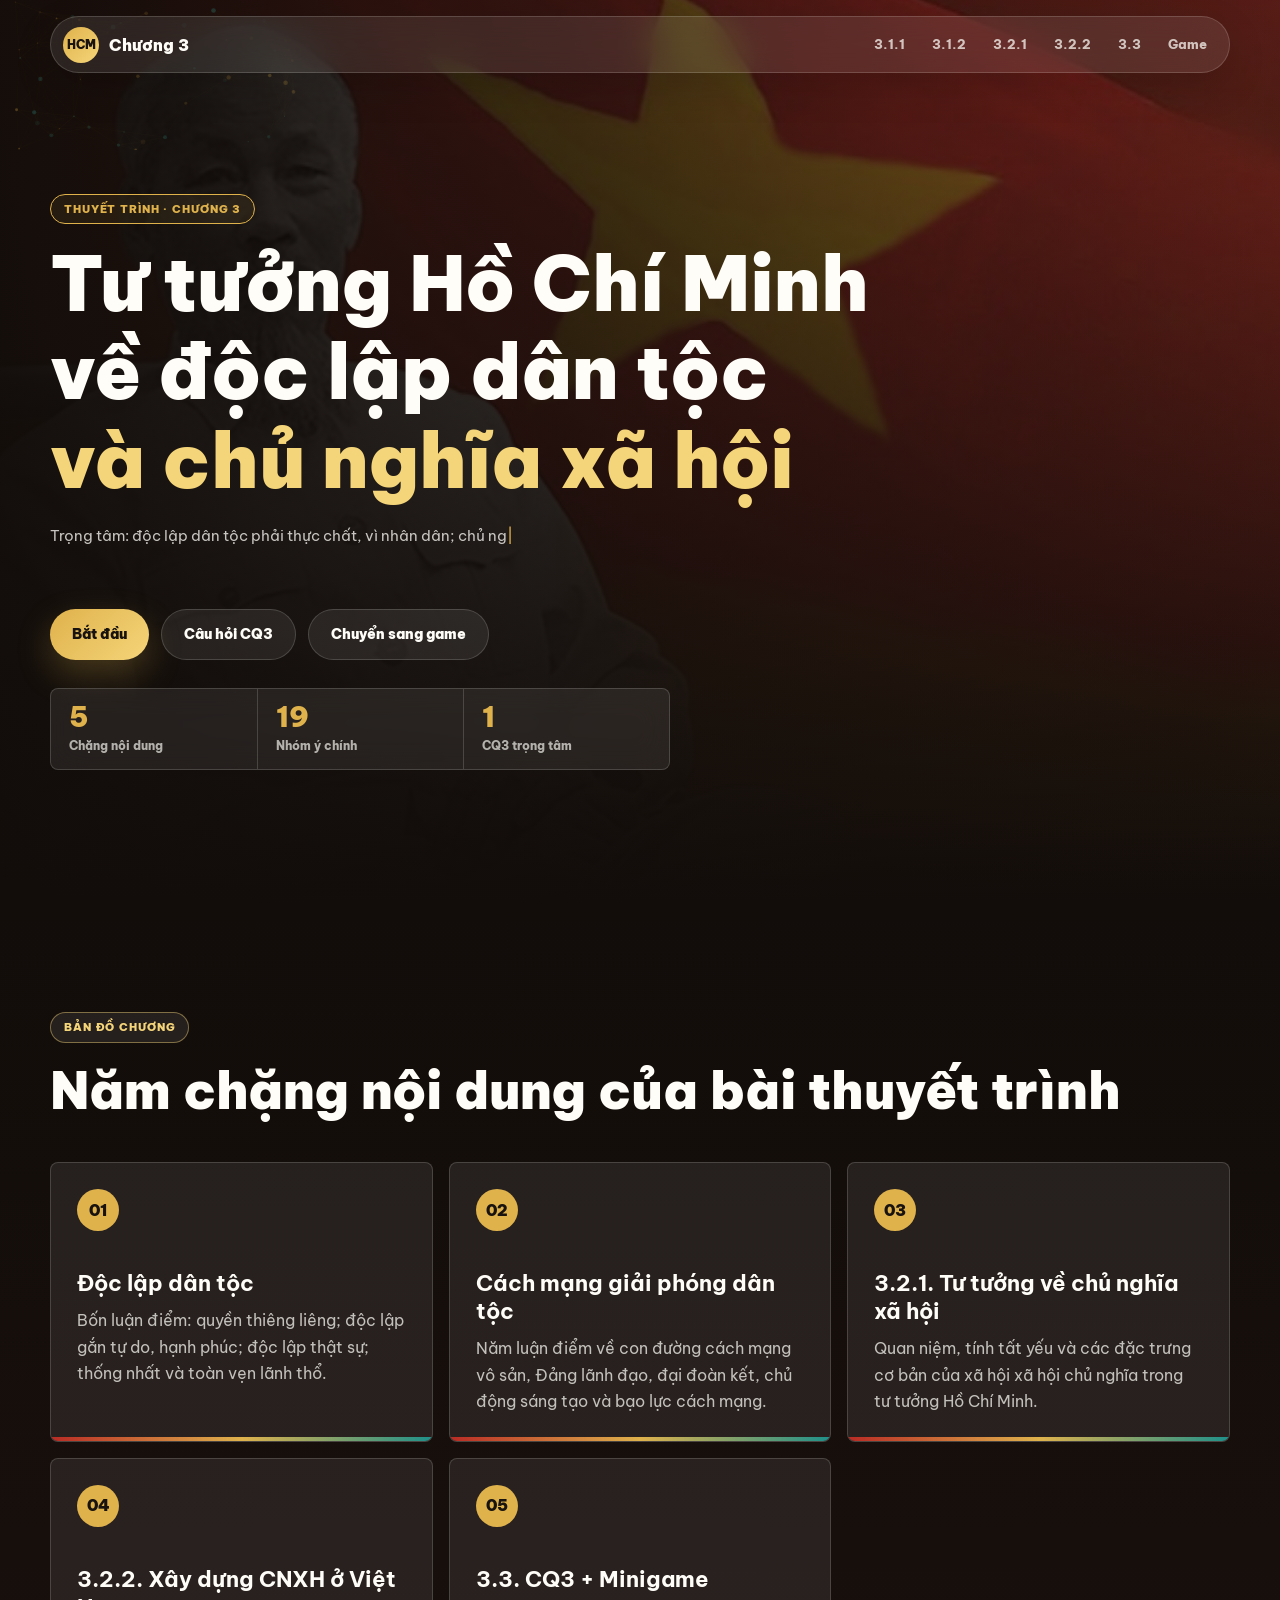
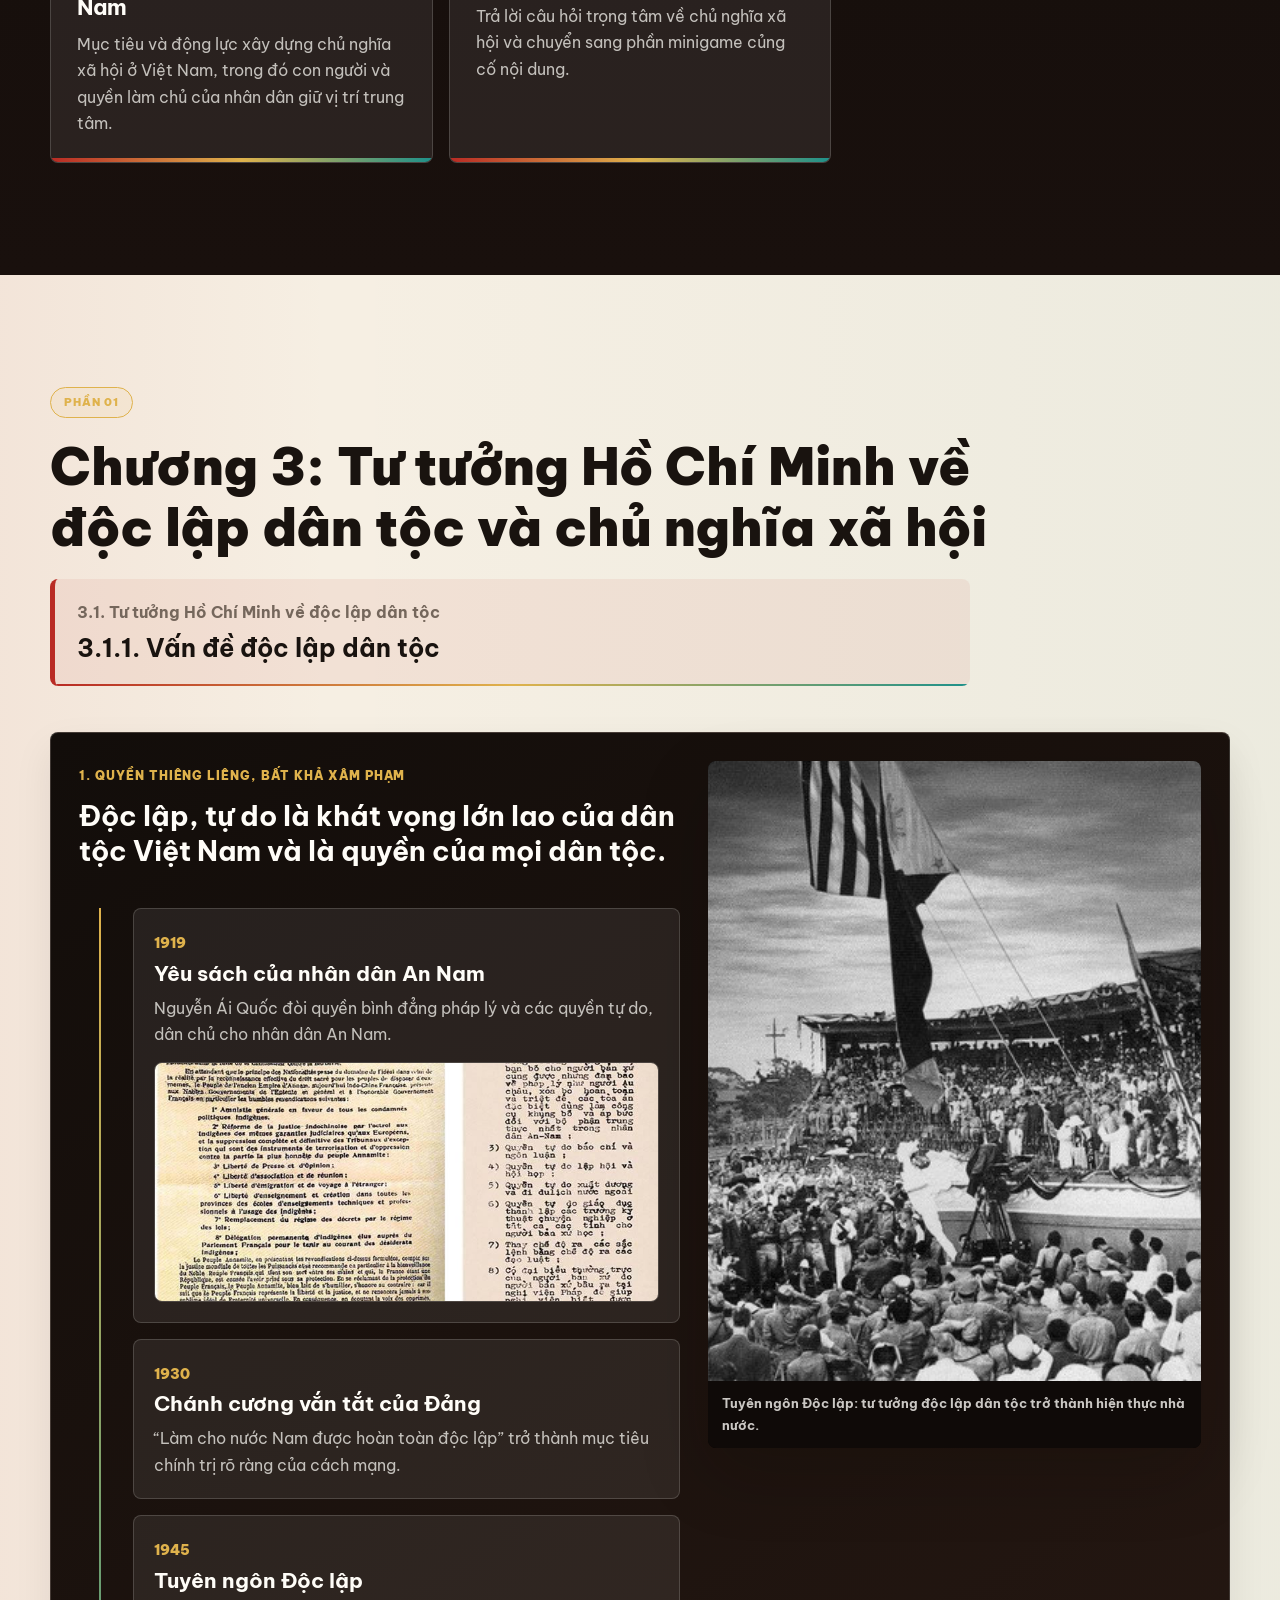
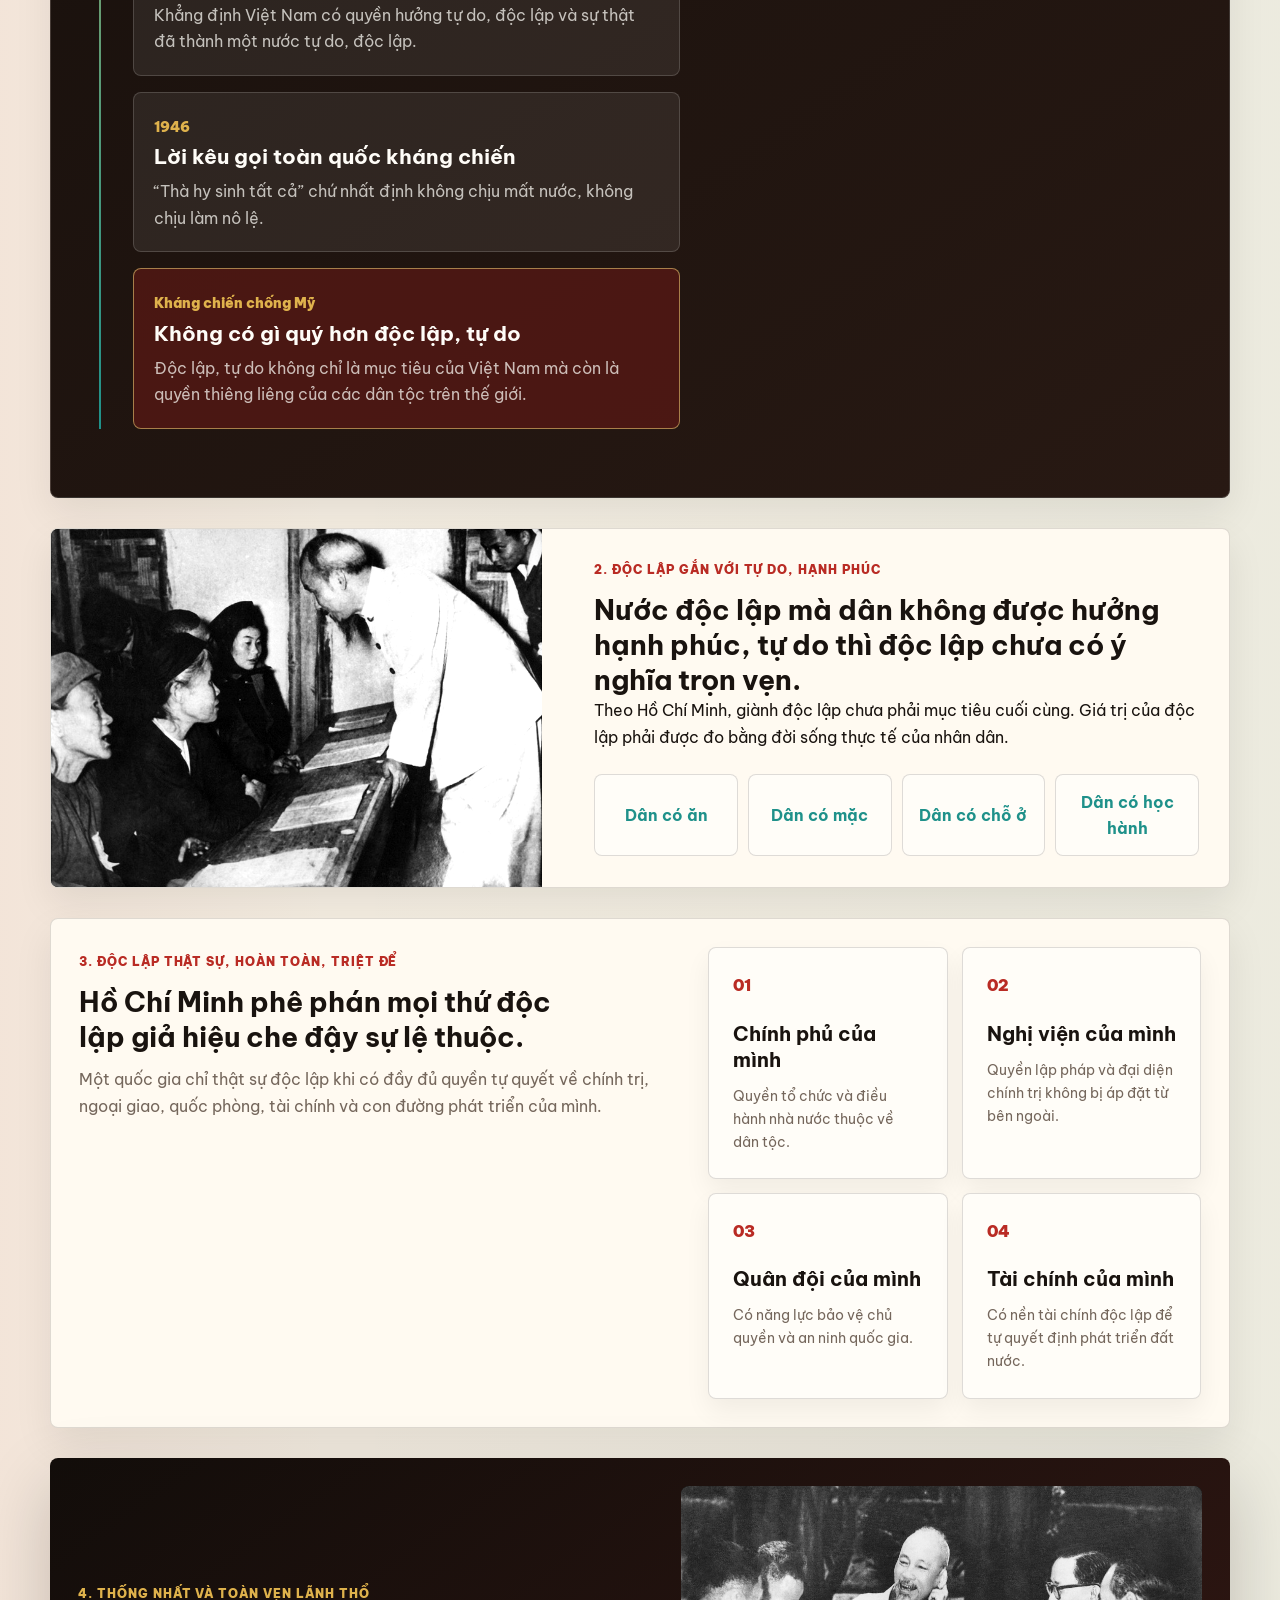
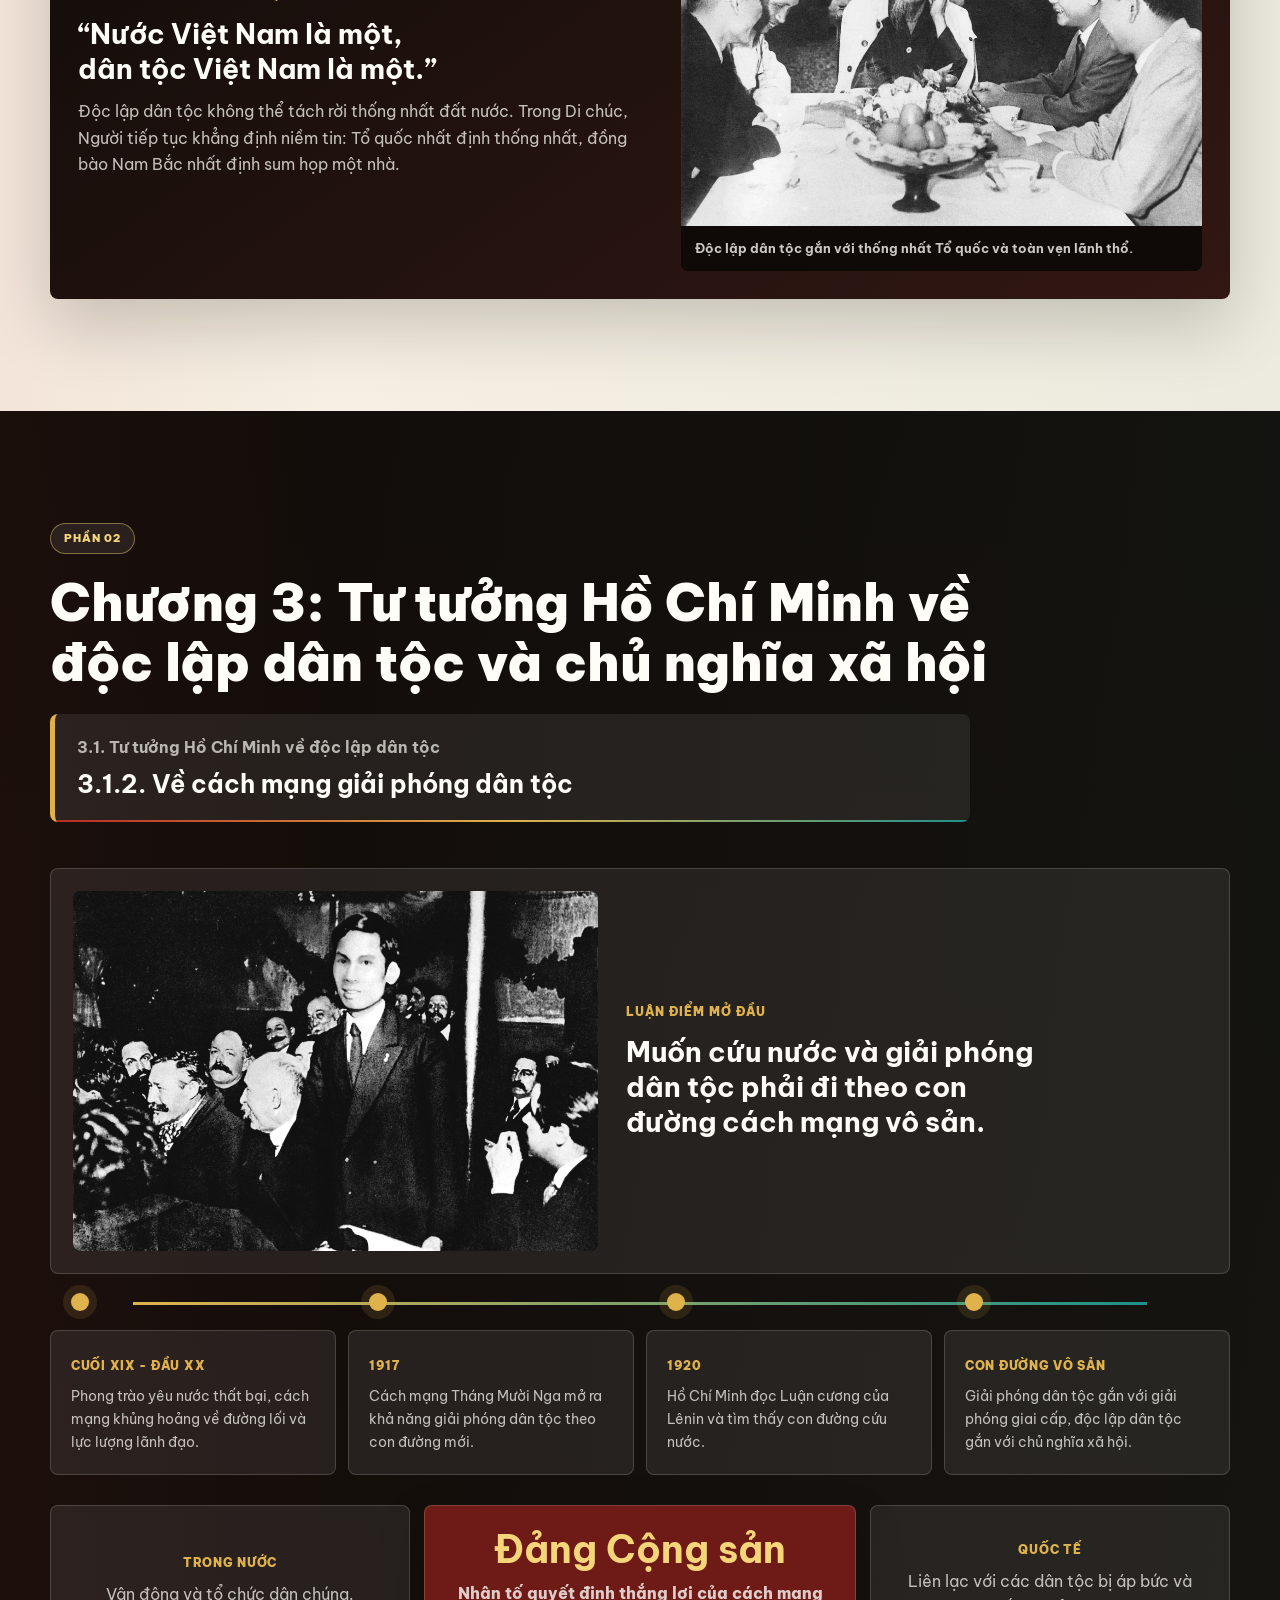
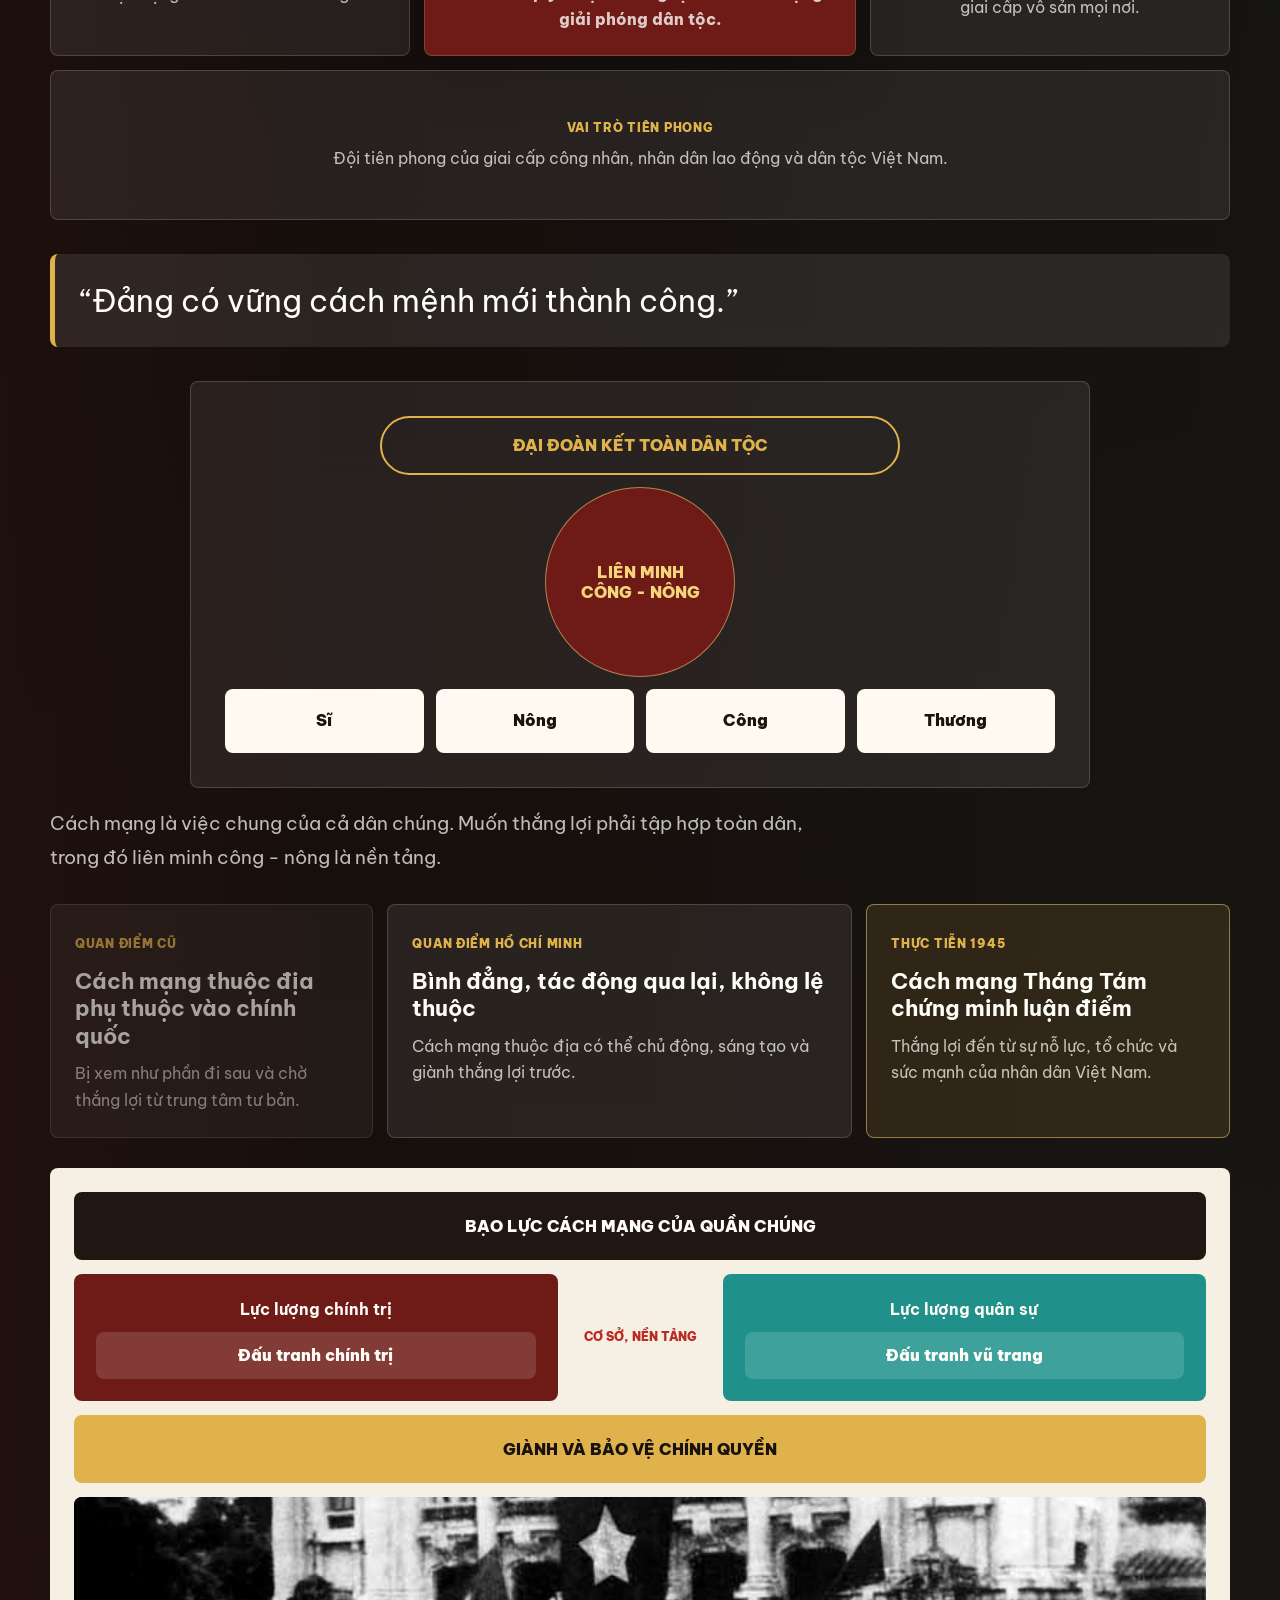
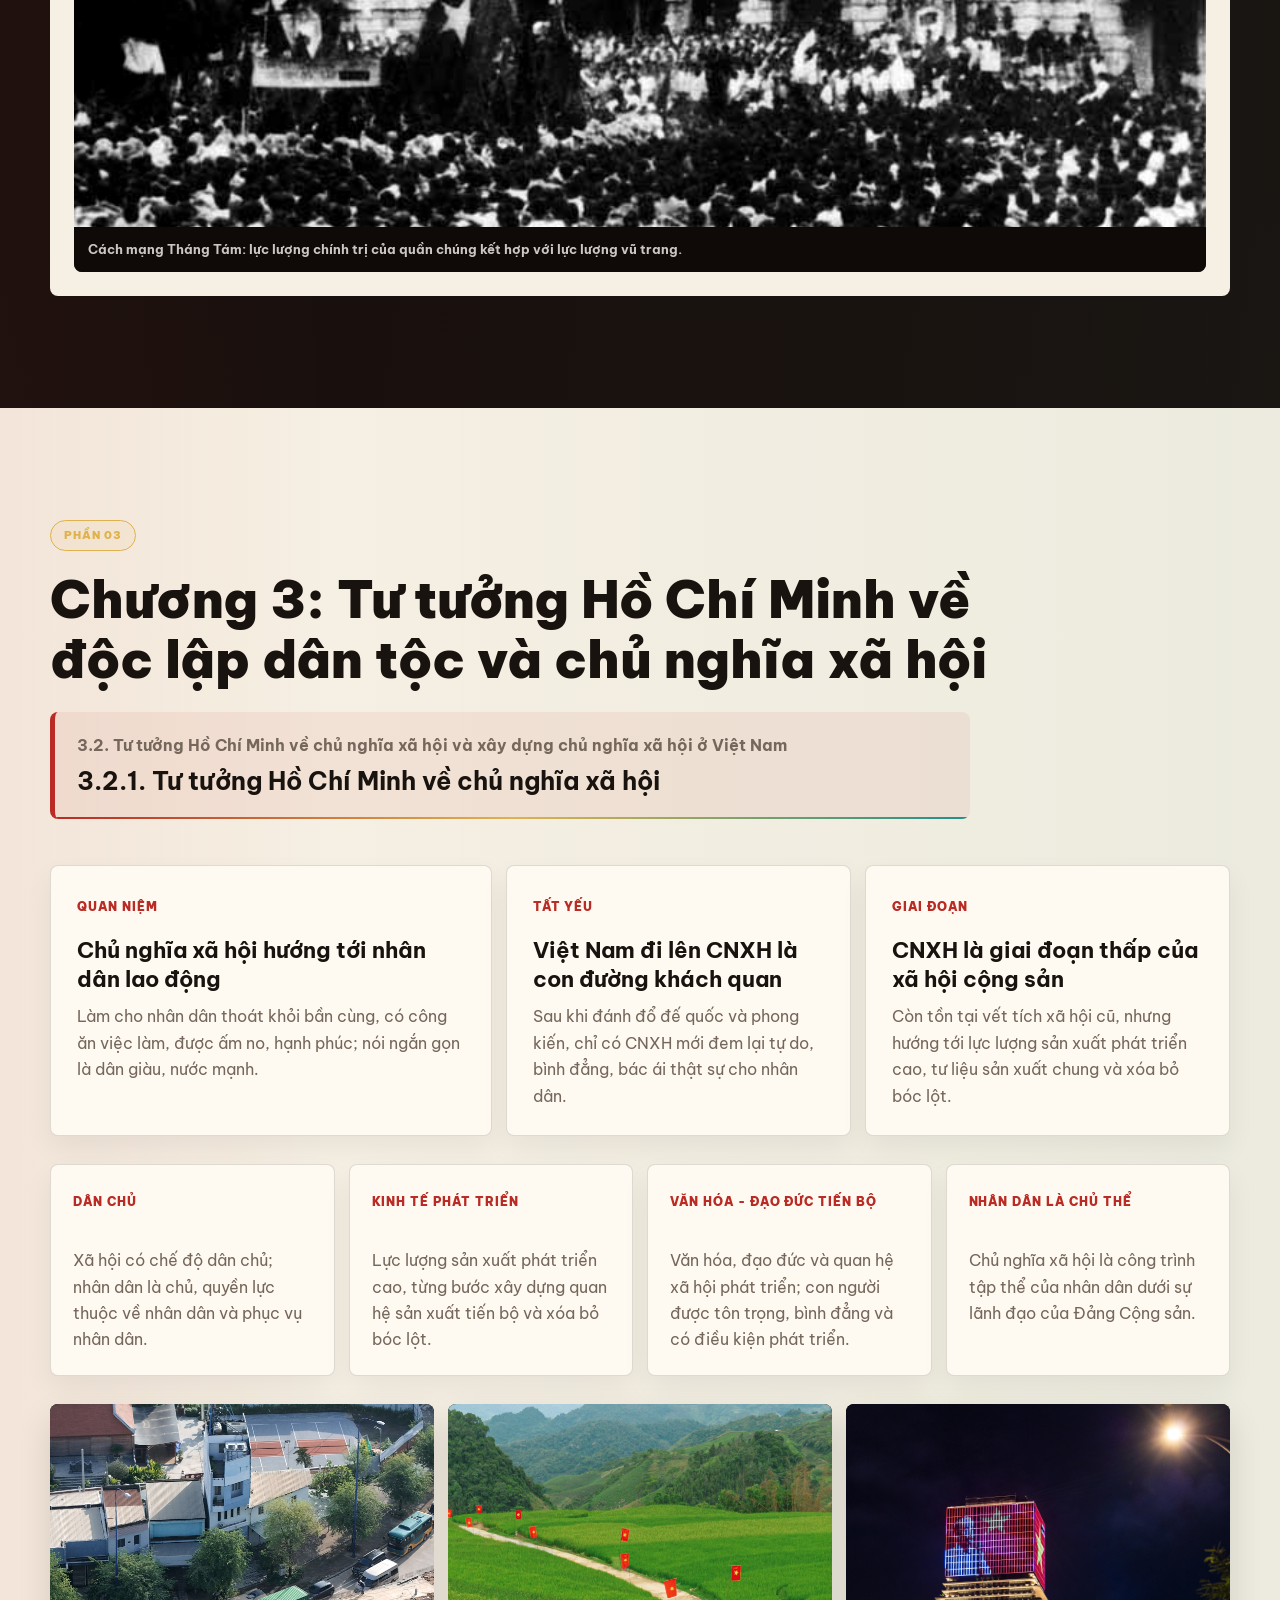
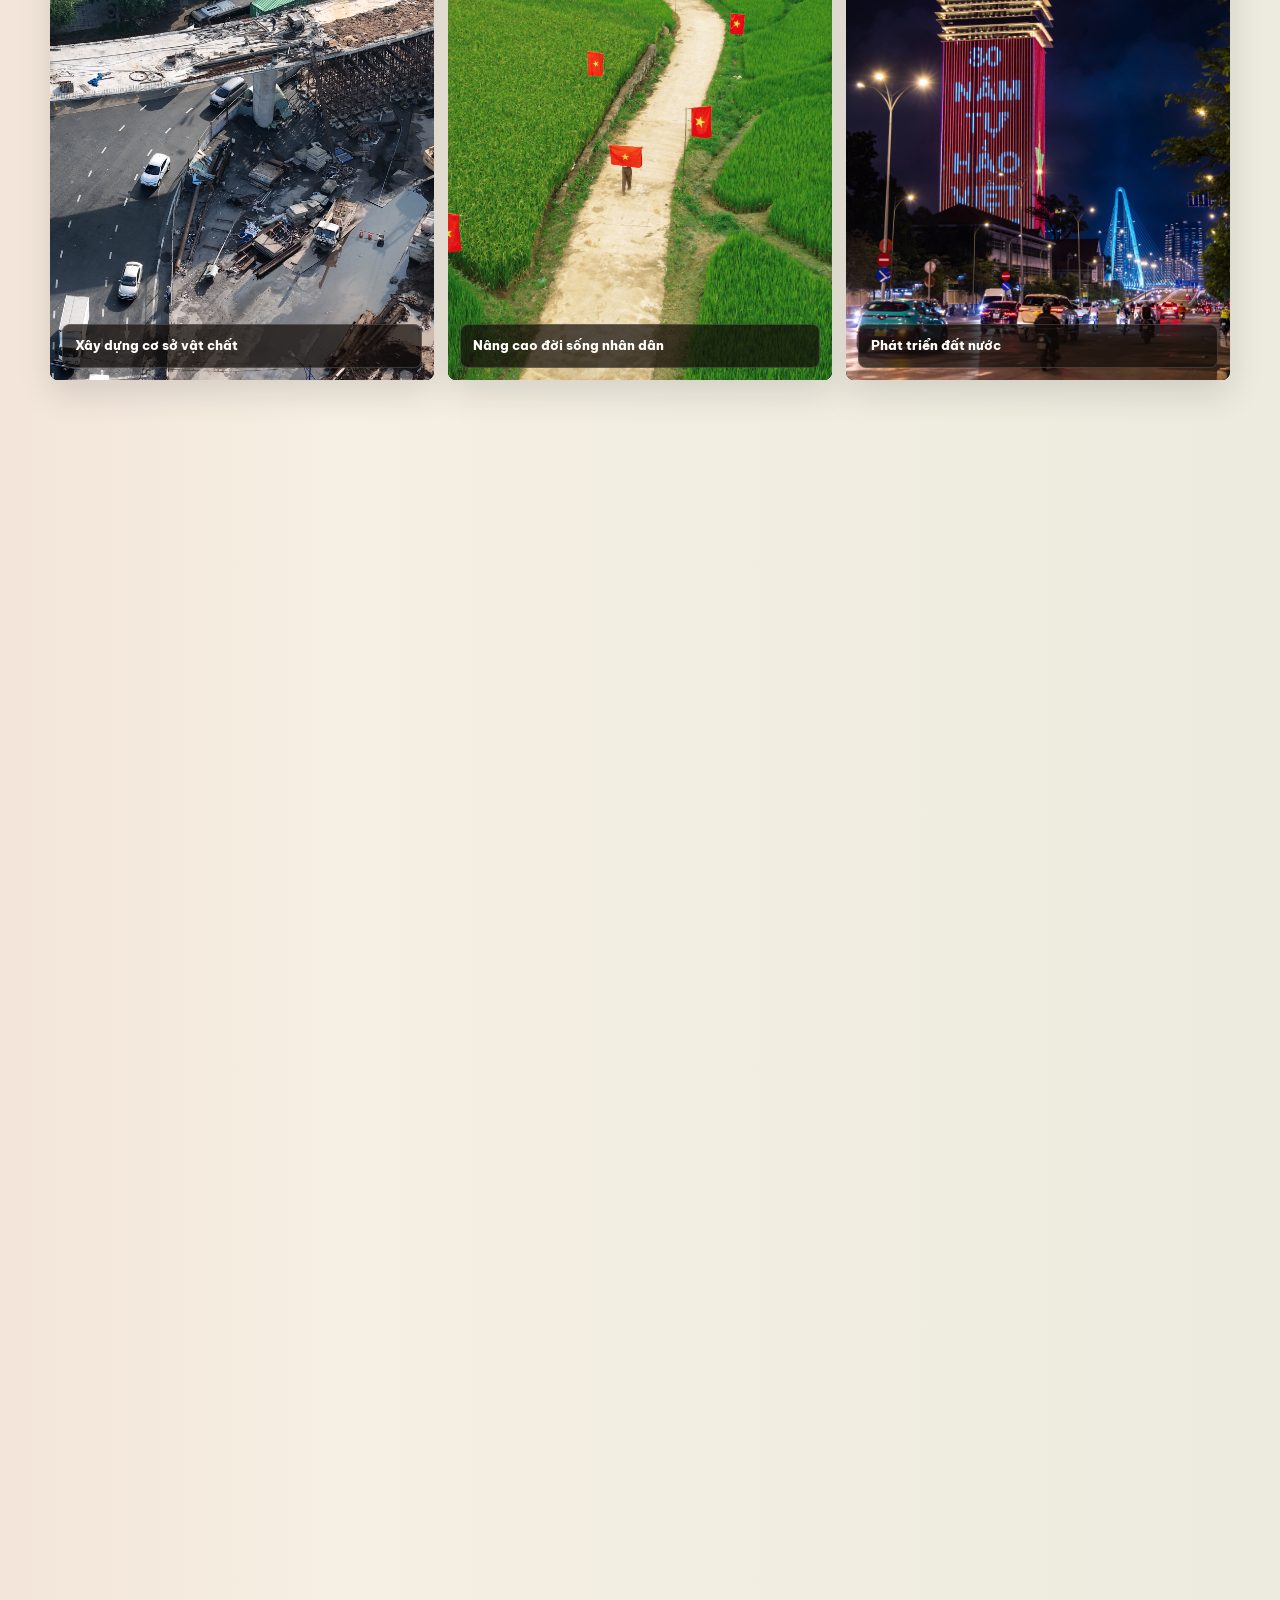
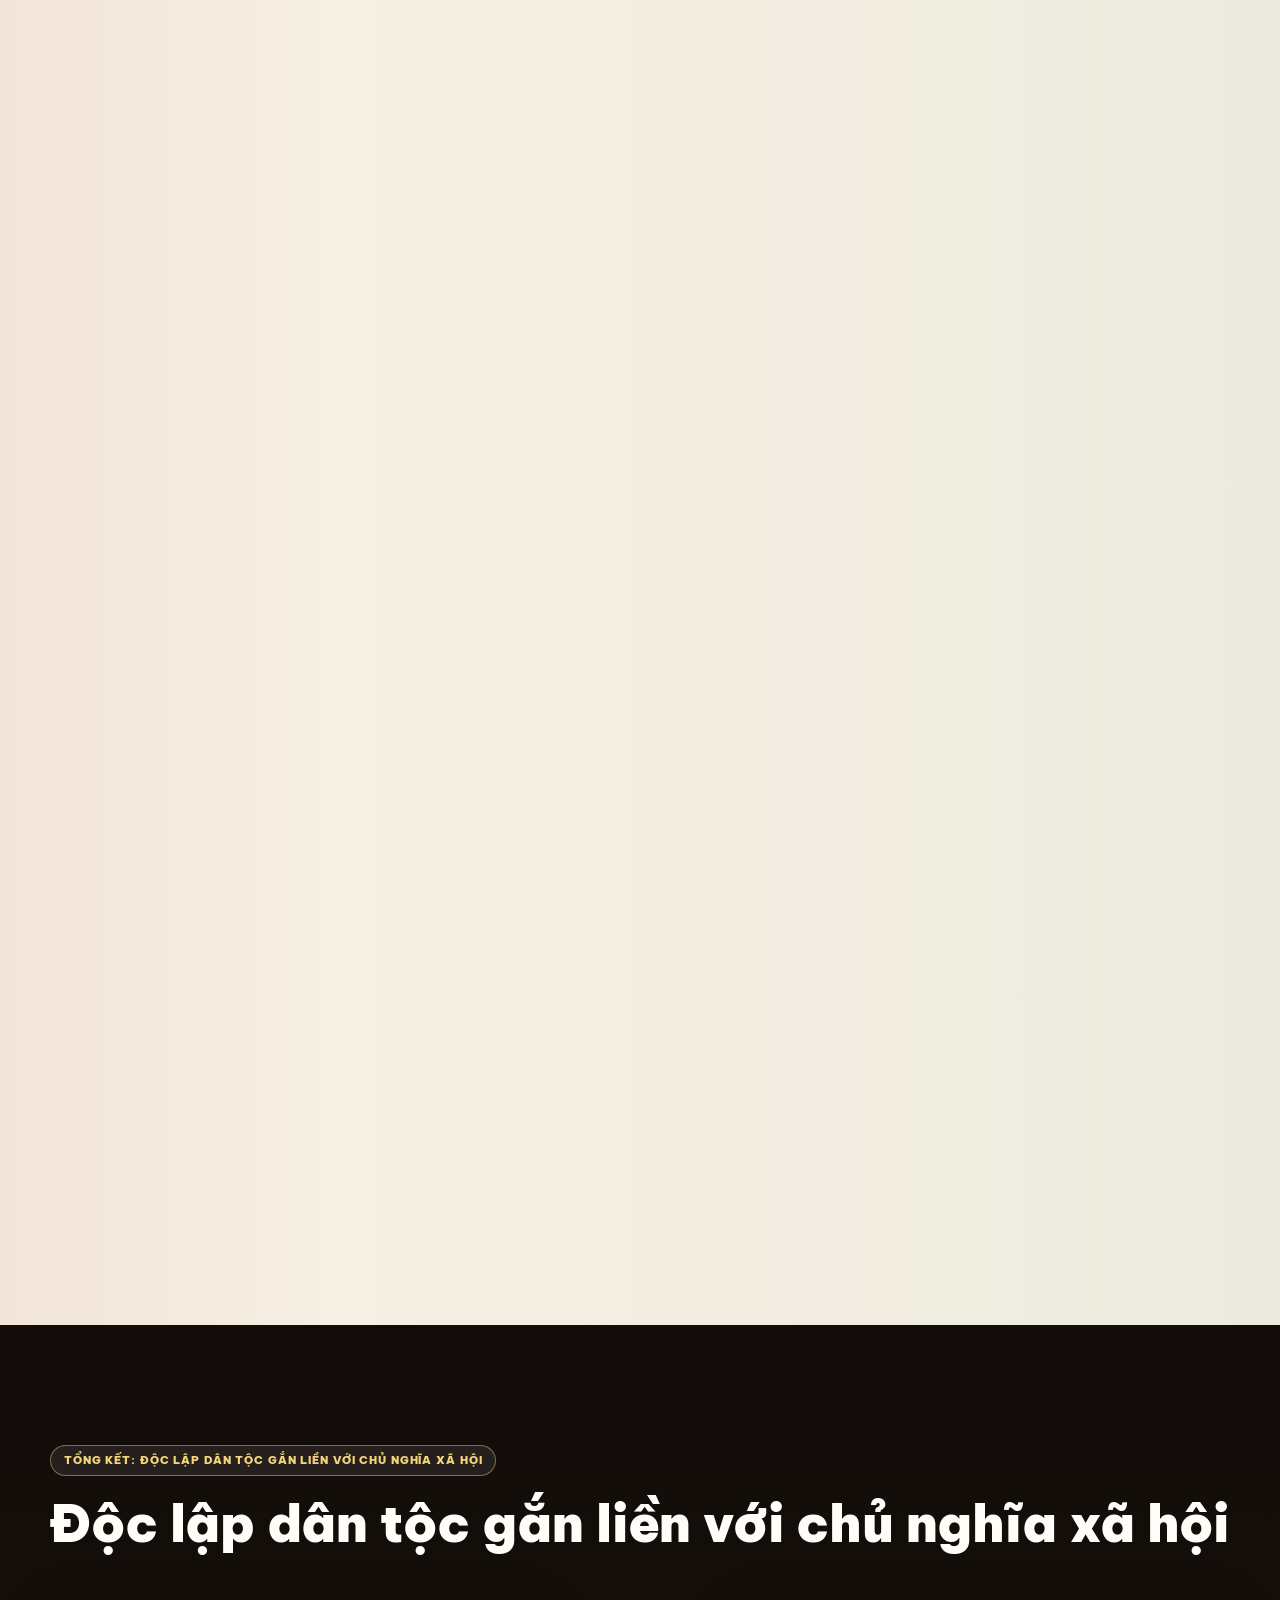
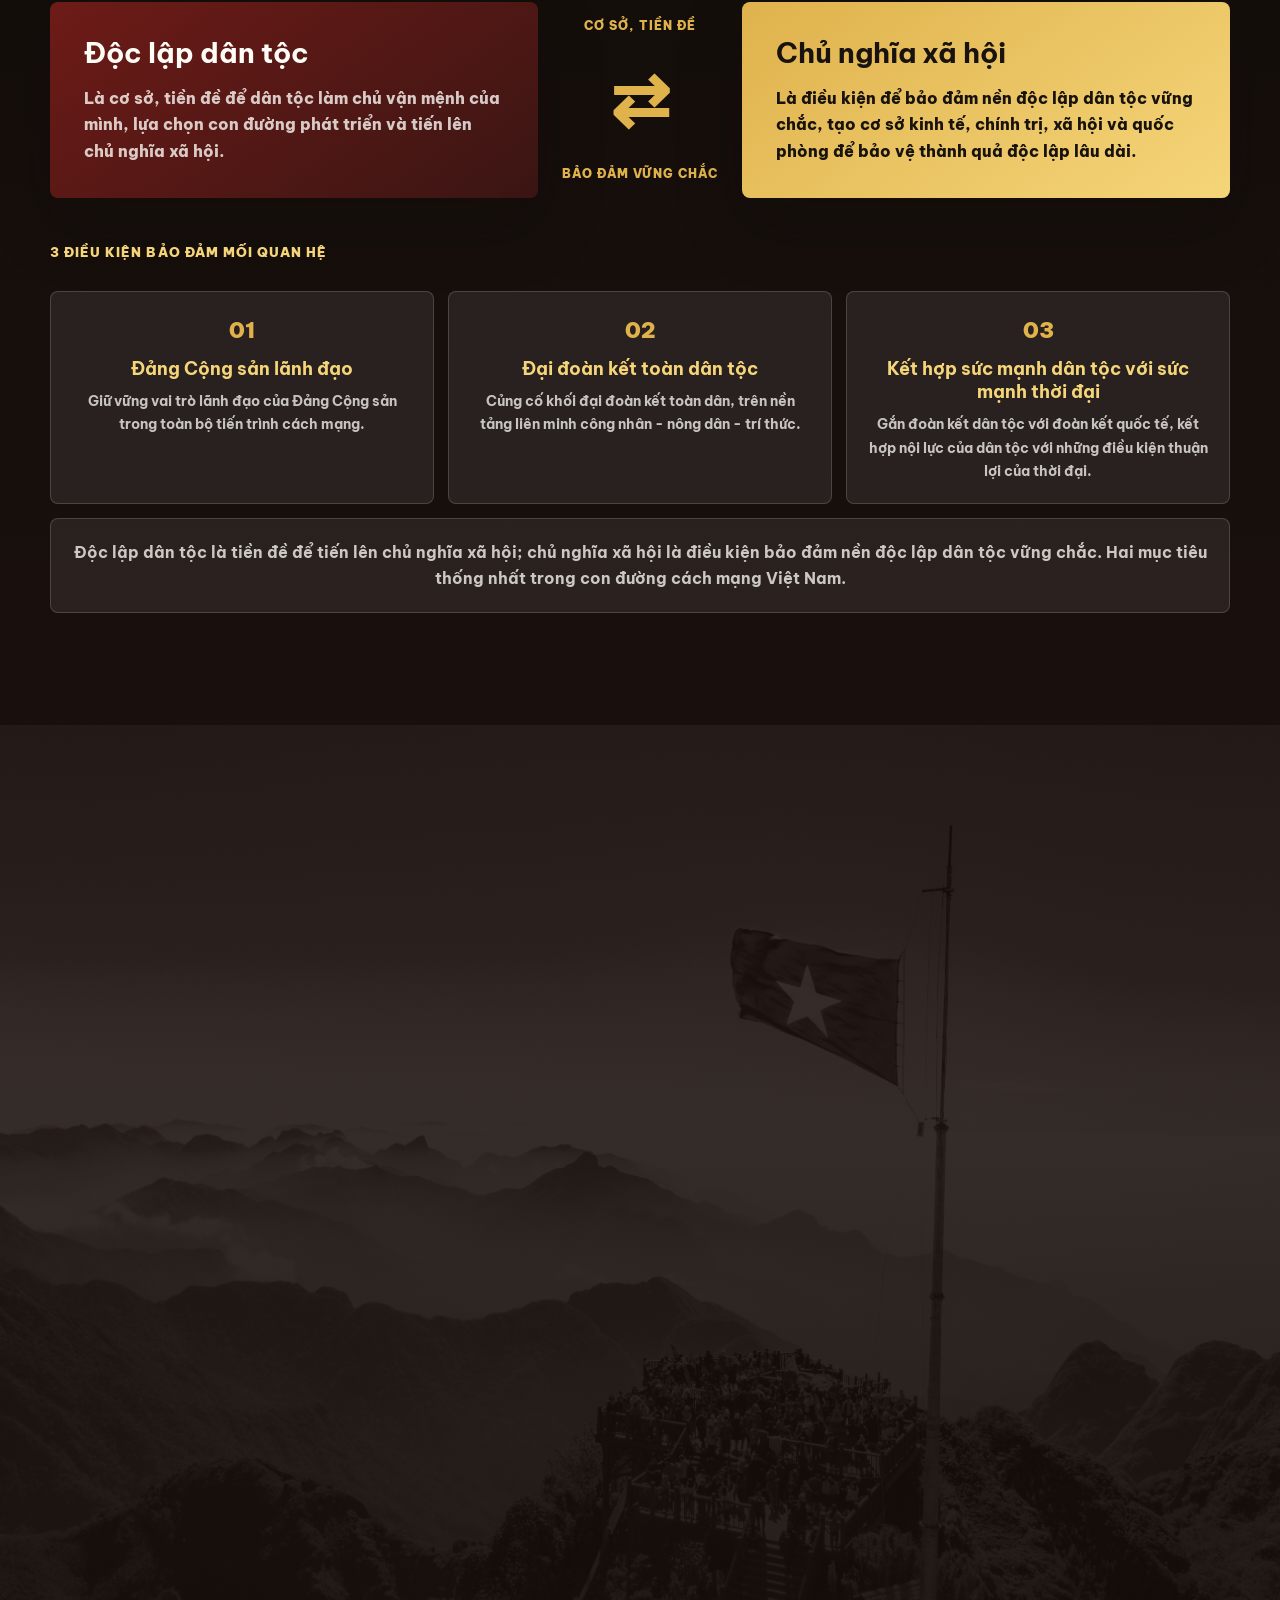
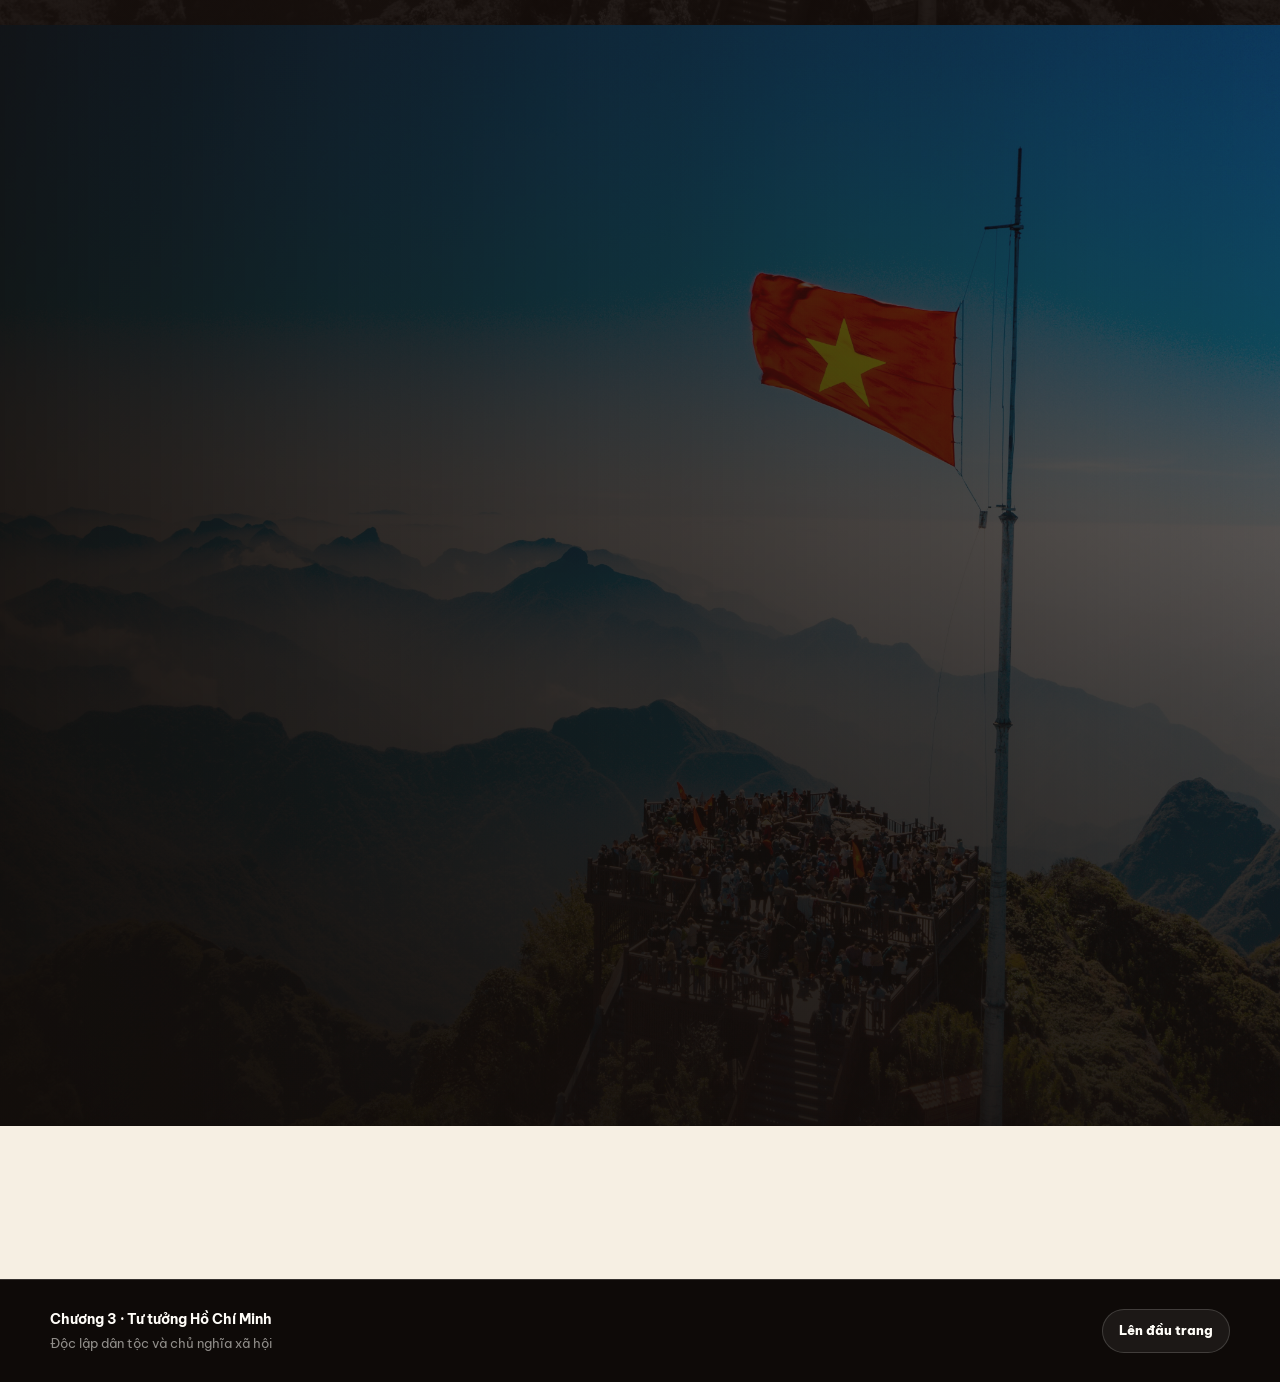
==== commit e848b28e: "feat: update content and structure in index.html; enhance goal diagram and add new images for clarit" ====
--- a/index.html
+++ b/index.html
@@ -101,7 +101,7 @@
           <article class="map-card anim" data-delay="240">
             <span>04</span>
             <h3>3.2.2. Xây dựng CNXH ở Việt Nam</h3>
-            <p>Mục tiêu, động lực, thời kỳ quá độ, nguyên tắc xây dựng và quan hệ độc lập dân tộc - chủ nghĩa xã hội.</p>
+            <p>Mục tiêu và động lực xây dựng chủ nghĩa xã hội ở Việt Nam, trong đó con người và quyền làm chủ của nhân dân giữ vị trí trung tâm.</p>
           </article>
           <article class="map-card anim" data-delay="320">
             <span>05</span>
@@ -349,7 +349,7 @@
         <span class="section-kicker anim">01. Mục tiêu của chủ nghĩa xã hội</span>
         <div class="goal-diagram anim">
           <div class="human-core">CON NGƯỜI<small>Trung tâm của mục tiêu xây dựng chủ nghĩa xã hội</small></div>
-          <article><span>Chính trị</span><p>Xây dựng chế độ dân chủ; nhân dân là chủ và thực sự làm chủ. Quyền lực thuộc về nhân dân và được bảo đảm bằng Hiến pháp, pháp luật.</p><b>Dân chủ · Nhân dân làm chủ</b></article>
+          <article class="goal-card--quote"><span>Chính trị</span><b>Dân chủ · Nhân dân làm chủ</b><blockquote>“Chế độ ta là chế độ dân chủ.<br>Tức là nhân dân làm chủ.”<cite>— Hồ Chí Minh</cite></blockquote><p>Xây dựng chế độ dân chủ; nhân dân là chủ và thực sự làm chủ. Quyền lực thuộc về nhân dân.</p></article>
           <article><span>Kinh tế</span><p>Xây dựng nền kinh tế phát triển cao, với công nghiệp và nông nghiệp hiện đại, khoa học - kỹ thuật tiên tiến; không ngừng nâng cao đời sống nhân dân.</p><b>Hiện đại · Phát triển · Đời sống</b></article>
           <article><span>Văn hóa</span><p>Xây dựng nền văn hóa mang tính dân tộc, khoa học, đại chúng; phát triển con người và tiếp thu tinh hoa văn hóa nhân loại.</p><b>Dân tộc · Khoa học · Đại chúng</b></article>
           <article><span>Xã hội</span><p>Xây dựng xã hội dân chủ, công bằng, văn minh; quan hệ giữa người với người tốt đẹp, đời sống vật chất và tinh thần ngày càng được nâng cao.</p><b>Dân chủ · Công bằng · Văn minh</b></article>
@@ -357,42 +357,29 @@
 
         <span class="section-kicker section-kicker--dark anim">02. Động lực của chủ nghĩa xã hội</span>
         <div class="radial-section anim">
-          <div class="radial-core">CON NGƯỜI<small>Động lực quan trọng và có tính quyết định</small></div>
-          <p class="radial-intro">Hồ Chí Minh nhìn nhận động lực xây dựng chủ nghĩa xã hội như một hệ thống gồm cả vật chất và tinh thần, nội lực và ngoại lực; trong đó con người giữ vai trò trung tâm.</p>
-          <article class="orbit-card"><h3>Lợi ích của nhân dân</h3><p>Kết hợp hài hòa lợi ích cá nhân, tập thể và xã hội; chăm lo lợi ích chính đáng để tạo động lực cho nhân dân.</p></article>
-          <article class="orbit-card"><h3>Dân chủ</h3><p>Phát huy quyền làm chủ của nhân dân; tạo điều kiện để nhân dân phát huy sáng kiến, năng lực và sức sáng tạo.</p></article>
-          <article class="orbit-card"><h3>Cá nhân</h3><p>Tạo điều kiện để mỗi người phát huy tài năng, sáng kiến và năng lực; kết hợp hài hòa lợi ích cá nhân với lợi ích chung.</p></article>
-          <article class="orbit-card"><h3>Đại đoàn kết toàn dân</h3><p>Tập hợp và phát huy sức mạnh của mọi tầng lớp nhân dân thành sức mạnh chung trong xây dựng chủ nghĩa xã hội.</p></article>
-          <article class="orbit-card"><h3>Tổ chức và lãnh đạo</h3><p>Phát huy vai trò của Đảng, Nhà nước và các tổ chức chính trị - xã hội trong tổ chức, tập hợp và chuyển sức mạnh của nhân dân thành hành động thực tiễn.</p></article>
-          <div class="mini-flow">
-            <b>Lợi ích</b><b>Dân chủ</b><b>Cá nhân</b><b>Đoàn kết</b><b>Tổ chức</b><strong>CON NGƯỜI</strong>
-          </div>
-        </div>
-      </div>
-    </section>
-
-    <section class="transition-section section-dark">
-      <div class="container">
-        <span class="label label--light anim">03. Thời kỳ quá độ</span>
-        <h2 class="section-title section-title--light word-reveal" data-text="Thời kỳ quá độ lên chủ nghĩa xã hội ở Việt Nam">Thời kỳ quá độ lên chủ nghĩa xã hội ở Việt Nam</h2>
-        <p class="section-desc section-desc--light anim">Thời kỳ quá độ là quá trình cải biến xã hội sâu sắc, lâu dài, khó khăn và phức tạp; phải tiến hành từng bước phù hợp với điều kiện thực tế của Việt Nam.</p>
-
-        <div class="sync-flow anim">
-          <div class="sync-node sync-node--start">Việt Nam trong thời kỳ quá độ</div>
-          <div class="sync-arrow">↓</div>
-          <div class="sync-fields"><b>Chính trị</b><b>Kinh tế</b><b>Văn hóa</b><b>Xã hội</b></div>
-          <div class="sync-arrow">↓</div>
-          <div class="sync-node sync-node--accent">Xây dựng đồng bộ</div>
-          <div class="sync-arrow">↓</div>
-          <div class="sync-node sync-node--end">Hướng tới chủ nghĩa xã hội</div>
-        </div>
-
-        <span class="section-kicker section-kicker--light anim">4 nguyên tắc trong thời kỳ quá độ</span>
-        <div class="principle-cards">
-          <article class="number-card anim"><span>01</span><h3>Kiên định nền tảng</h3><p>Kiên định chủ nghĩa Mác - Lênin, đồng thời vận dụng sáng tạo, phù hợp với điều kiện cụ thể của Việt Nam; tránh giáo điều, máy móc.</p></article>
-          <article class="number-card anim"><span>02</span><h3>Độc lập, tự chủ</h3><p>Việc xây dựng chủ nghĩa xã hội phải xuất phát từ điều kiện, nhu cầu và lợi ích của Việt Nam, không sao chép mô hình máy móc.</p></article>
-          <article class="number-card anim"><span>03</span><h3>Học hỏi có chọn lọc</h3><p>Học tập kinh nghiệm của các nước, tiếp thu những giá trị phù hợp nhưng phải có chọn lọc và phù hợp với thực tiễn Việt Nam.</p></article>
-          <article class="number-card anim"><span>04</span><h3>Xây đi đôi với chống</h3><p>Xây dựng cái mới, con người mới, kinh tế và văn hóa mới; đồng thời đấu tranh chống chủ nghĩa cá nhân, tham ô, lãng phí, quan liêu.</p></article>
+          <div class="radial-core">
+            <div class="radial-copy">
+              <strong>CON NGƯỜI</strong>
+              <small>Động lực quan trọng và có tính quyết định</small>
+              <blockquote>“Muốn xây dựng chủ nghĩa xã hội,<br>trước hết cần có những<br>con người xã hội chủ nghĩa.”<cite>— Hồ Chí Minh</cite></blockquote>
+            </div>
+            <div class="radial-media">
+              <figure>
+                <img src="img/bac-ho-bac-hung-hai.png" alt="Bác Hồ thăm công trình thủy lợi Bắc Hưng Hải">
+                <figcaption>Bác Hồ với nhân dân trong công cuộc xây dựng miền Bắc.</figcaption>
+              </figure>
+              <figure>
+                <img src="img/bac-ho-nha-may-det.png" alt="Bác Hồ thăm Nhà máy Dệt Nam Định">
+                <figcaption>Bác Hồ thăm công nhân, nhấn mạnh vai trò lao động sản xuất.</figcaption>
+              </figure>
+            </div>
+          </div>
+          <p class="radial-intro">Hồ Chí Minh nhìn nhận động lực xây dựng chủ nghĩa xã hội như một hệ thống; trong đó con người giữ vai trò trung tâm.</p>
+          <article class="orbit-card orbit-card--strong"><h3>Lợi ích của nhân dân</h3><blockquote>“Việc gì có lợi cho dân phải hết sức làm,<br>việc gì có hại cho dân phải hết sức tránh.”<cite>— Hồ Chí Minh</cite></blockquote><p>Chăm lo lợi ích chính đáng của nhân dân và kết hợp hài hòa lợi ích cá nhân, tập thể, xã hội.</p><b>Lợi ích chính đáng</b></article>
+          <article class="orbit-card"><h3>Dân chủ</h3><p>Phát huy quyền làm chủ để khơi dậy sáng kiến, năng lực và sức sáng tạo của nhân dân.</p><b>Quyền làm chủ</b></article>
+          <article class="orbit-card"><h3>Cá nhân</h3><p>Tạo điều kiện để mỗi người phát huy tài năng, sáng kiến và năng lực; kết hợp hài hòa lợi ích cá nhân với lợi ích chung.</p><b>Tài năng · Sáng kiến</b></article>
+          <article class="orbit-card orbit-card--wide"><h3>Đại đoàn kết toàn dân</h3><p>Tập hợp và phát huy sức mạnh của mọi tầng lớp nhân dân thành sức mạnh chung trong xây dựng chủ nghĩa xã hội.</p><b>Sức mạnh toàn dân</b></article>
+          <article class="orbit-card orbit-card--wide"><h3>Tổ chức và lãnh đạo</h3><p>Đảng, Nhà nước và các tổ chức chính trị - xã hội có vai trò tổ chức, tập hợp và phát huy sức mạnh của nhân dân.</p><div class="org-stack"><b>Đảng</b><span>↓</span><b>Nhà nước</b><span>↓</span><b>Các tổ chức chính trị - xã hội</b></div></article>
         </div>
       </div>
     </section>
--- a/css/styles.css
+++ b/css/styles.css
@@ -64,7 +64,7 @@
 .section-desc--light{color:rgba(255,253,248,.72)}
 .section-dark{background:linear-gradient(180deg,var(--night),#19100d);color:var(--white)}
 .section-light{background:var(--paper);color:var(--ink)}
-.member,.overview,.relationship,.ai-integrity,.presentation,.transition-section,.ai-note{padding:112px 0}
+.member,.overview,.relationship,.ai-integrity,.presentation,.ai-note{padding:112px 0}
 
 .hero{position:relative;min-height:100svh;display:grid;align-content:center;padding:116px max(28px,calc((100vw - 1180px)/2)) 52px;overflow:hidden;isolation:isolate}
 .hero-bg,.hero-bg img,.hero-gradient,.hero-particles{position:absolute;inset:0}
@@ -303,41 +303,50 @@
 .quote-panel{margin:34px 0;padding:26px;border-left:5px solid var(--gold);border-radius:var(--radius);background:rgba(255,253,248,.09);font-family:var(--display);font-size:clamp(22px,2.4vw,34px);line-height:1.35;color:var(--white)}
 .feature-matrix{margin-top:24px}
 
-.goal-diagram{position:relative;display:grid;grid-template-columns:minmax(0,1fr) 172px minmax(0,1fr);grid-template-rows:1fr 1fr;gap:18px 20px;margin-top:44px;padding:36px;border:1px solid rgba(110,27,23,.14);border-radius:var(--radius);background:linear-gradient(180deg,#fffaf1,#f3eadb);box-shadow:0 18px 44px rgba(36,22,14,.08)}
-.goal-diagram::before,.goal-diagram::after{content:"";position:absolute;z-index:0;background:rgba(223,178,76,.34);pointer-events:none}
-.goal-diagram::before{left:50%;top:34px;bottom:34px;width:1px}
-.goal-diagram::after{top:50%;left:34px;right:34px;height:1px}
-.goal-diagram article{position:relative;z-index:1;min-height:168px;padding:24px 26px;border-radius:var(--radius);background:rgba(255,253,248,.92);border:1px solid rgba(25,19,15,.12);box-shadow:0 14px 30px rgba(36,22,14,.07)}
-.goal-diagram article:nth-of-type(1){grid-column:1;grid-row:1}
-.goal-diagram article:nth-of-type(2){grid-column:3;grid-row:1}
-.goal-diagram article:nth-of-type(3){grid-column:1;grid-row:2}
-.goal-diagram article:nth-of-type(4){grid-column:3;grid-row:2}
-.goal-diagram article span{display:block;margin-bottom:14px;color:#b32620;font-size:17px;font-weight:900;letter-spacing:.02em;text-transform:uppercase}
+.goal-diagram{position:relative;display:grid;grid-template-columns:repeat(2,minmax(0,1fr));gap:16px;margin-top:34px;padding:26px;border:1px solid rgba(110,27,23,.14);border-radius:var(--radius);background:linear-gradient(180deg,#fffaf1,#f3eadb);box-shadow:0 18px 44px rgba(36,22,14,.08)}
+.goal-diagram::before{content:"";position:absolute;inset:0;border-radius:inherit;background:linear-gradient(135deg,rgba(185,43,36,.06),transparent 34%,rgba(31,145,138,.06));pointer-events:none}
+.goal-diagram::after{content:none}
+.goal-diagram article{position:relative;z-index:1;min-height:198px;padding:24px 26px;border-radius:var(--radius);background:rgba(255,253,248,.94);border:1px solid rgba(25,19,15,.12);box-shadow:0 14px 30px rgba(36,22,14,.07)}
+.goal-diagram article:nth-of-type(n){grid-column:auto;grid-row:auto}
+.goal-diagram article span{display:inline-flex;margin-bottom:14px;padding:6px 10px;border-radius:var(--pill);background:rgba(185,43,36,.09);color:#b32620;font-size:12px;font-weight:900;letter-spacing:.04em;text-transform:uppercase}
 .goal-diagram article p{color:#63554b;font-size:16px;line-height:1.7}
 .goal-diagram article b{display:inline-flex;margin-top:14px;padding:7px 10px;border-radius:var(--pill);background:rgba(223,178,76,.18);color:var(--red-dark);font-size:12px;font-weight:900;line-height:1.35}
-.human-core{position:relative;z-index:2;grid-column:2;grid-row:1 / 3;align-self:center;justify-self:center;display:grid;place-items:center;width:168px;min-height:168px;padding:22px;border-radius:50%;background:radial-gradient(circle at 35% 25%,#9b241e,var(--red-dark));color:var(--gold-2);font-size:18px;font-weight:900;line-height:1.15;text-align:center;box-shadow:0 20px 46px rgba(110,27,23,.28),0 0 0 10px rgba(255,250,241,.92)}
-.human-core small{display:block;margin-top:8px;color:rgba(255,253,248,.78);font-size:11px;font-weight:800;line-height:1.35;text-transform:none}
+.goal-card--quote b{margin:0 0 14px}
+.goal-card--quote blockquote,.radial-core blockquote,.orbit-card blockquote{position:relative;margin:0;font-weight:900;line-height:1.45}
+.goal-card--quote blockquote{padding:16px 0 14px;border-block:1px solid rgba(185,43,36,.18);color:var(--red-dark);font-size:clamp(16px,1.5vw,20px)}
+.goal-card--quote cite,.radial-core cite,.orbit-card cite{display:block;margin-top:9px;font-style:normal;font-size:12px;font-weight:900;letter-spacing:.04em}
+.goal-card--quote p{margin-top:14px}
+.human-core{position:relative;z-index:2;grid-column:1 / -1;display:grid;gap:8px;min-height:auto;padding:20px 24px;border-radius:var(--radius);background:linear-gradient(135deg,var(--red-dark),#9b241e);color:var(--gold-2);font-size:22px;font-weight:900;line-height:1.15;text-align:left;box-shadow:0 16px 34px rgba(110,27,23,.18)}
+.human-core small{display:block;margin-top:5px;color:rgba(255,253,248,.78);font-size:13px;font-weight:800;line-height:1.35;text-transform:none}
 .section-kicker{display:block;margin:44px 0 18px;color:var(--red);font-size:13px;font-weight:900;letter-spacing:.08em;text-transform:uppercase}
 .section-kicker--dark{color:var(--gold)}
 .section-kicker--light{color:var(--gold-2)}
-.radial-section{display:grid;grid-template-columns:repeat(5,1fr);gap:16px;align-items:stretch;margin-top:34px;padding:34px;border-radius:var(--radius);background:linear-gradient(145deg,#150d0a,#2a1712);color:var(--white);box-shadow:0 18px 46px rgba(0,0,0,.2)}
-.radial-core{grid-column:1 / -1;justify-self:center;width:min(405px,100%);padding:28px;border-radius:var(--radius);background:linear-gradient(145deg,var(--red-dark),#98241d);border:1px solid rgba(245,213,121,.55);text-align:center;color:var(--gold-2);font-size:28px;font-weight:900;line-height:1.15;box-shadow:0 18px 40px rgba(0,0,0,.22)}
+.radial-section{display:grid;grid-template-columns:repeat(6,1fr);gap:14px;align-items:stretch;margin-top:30px;padding:26px;border-radius:var(--radius);background:linear-gradient(145deg,#150d0a,#2a1712);color:var(--white);box-shadow:0 18px 46px rgba(0,0,0,.2)}
+.radial-core{position:relative;grid-column:1 / -1;display:grid;grid-template-columns:minmax(260px,.78fr) minmax(420px,1.22fr);gap:22px;align-items:stretch;width:100%;max-width:100%;padding:24px;border-radius:var(--radius);background:linear-gradient(145deg,var(--red-dark),#98241d);border:1px solid rgba(245,213,121,.55);text-align:left;color:var(--gold-2);font-size:25px;font-weight:900;line-height:1.15;box-shadow:0 18px 40px rgba(0,0,0,.22);overflow:hidden}
+.radial-core::before{content:"“";position:absolute;left:18px;top:-38px;color:rgba(245,213,121,.18);font-size:150px;line-height:1;font-weight:900}
+.radial-copy{position:relative;z-index:1;display:grid;align-content:center;gap:10px;min-height:260px;padding:8px 4px}
+.radial-copy strong{display:block;font-size:clamp(24px,2.6vw,34px);line-height:1;color:var(--gold-2)}
 .radial-core small{display:block;margin-top:10px;color:rgba(255,253,248,.8);font-size:13px}
-.radial-intro{grid-column:1 / -1;max-width:860px;margin:0 auto 6px;color:rgba(255,253,248,.76);font-size:16px;font-weight:700;line-height:1.75;text-align:center}
-.orbit-card{position:relative;overflow:hidden;padding:24px 22px;border:1px solid rgba(255,253,248,.18);border-radius:var(--radius);background:rgba(255,253,248,.1);text-align:center;font-weight:800;transition:transform .35s var(--ease),box-shadow .35s}
+.radial-core blockquote{margin-top:10px;color:var(--white);font-size:clamp(21px,2.25vw,30px);line-height:1.32;text-align:left}
+.radial-core cite{color:var(--gold-2);font-size:13px}
+.radial-media{position:relative;z-index:1;display:grid;grid-template-columns:repeat(2,minmax(0,1fr));gap:12px;min-height:260px}
+.radial-media figure{position:relative;overflow:hidden;border-radius:var(--radius);background:#120d0a;border:1px solid rgba(255,253,248,.18);box-shadow:0 16px 34px rgba(0,0,0,.2)}
+.radial-media img{width:100%;height:100%;min-height:260px;object-fit:cover;filter:grayscale(.18) contrast(1.06);transition:transform 1.1s var(--ease)}
+.radial-media figure:hover img{transform:scale(1.04)}
+.radial-media figcaption{position:absolute;left:0;right:0;bottom:0;padding:11px 12px;background:linear-gradient(180deg,transparent,rgba(18,13,10,.88));color:rgba(255,253,248,.86);font-size:12px;font-weight:800;line-height:1.45}
+.radial-intro{grid-column:1 / -1;max-width:900px;margin:0 auto 4px;color:rgba(255,253,248,.76);font-size:15px;font-weight:700;line-height:1.6;text-align:center}
+.orbit-card{position:relative;overflow:hidden;min-height:190px;padding:22px;border:1px solid rgba(255,253,248,.18);border-radius:var(--radius);background:rgba(255,253,248,.1);text-align:left;font-weight:800;transition:transform .35s var(--ease),box-shadow .35s}
+.radial-section .orbit-card{grid-column:span 2}
+.radial-section .orbit-card--wide{grid-column:span 3}
+.orbit-card--strong{background:linear-gradient(145deg,rgba(185,43,36,.38),rgba(255,253,248,.1));border-color:rgba(245,213,121,.34)}
 .orbit-card h3{position:relative;font-size:19px;line-height:1.25;color:var(--gold-2)}
-.orbit-card p{position:relative;margin-top:12px;color:rgba(255,253,248,.78);font-size:14px;line-height:1.6;font-weight:600}
-.radial-section .mini-flow{grid-column:1 / -1;justify-content:center;gap:10px;margin-top:8px}
-.radial-section .mini-flow b{background:rgba(255,253,248,.92);border-color:rgba(255,253,248,.25);color:var(--ink)}
-.radial-section .mini-flow strong{background:linear-gradient(135deg,var(--gold),var(--gold-2));border-color:transparent;color:var(--ink)}
-.sync-flow{display:grid;gap:12px;max-width:960px;margin:34px auto 0;padding:28px;border:1px solid var(--line-light);border-radius:var(--radius);background:linear-gradient(145deg,rgba(110,27,23,.72),rgba(33,23,18,.9))}
-.sync-node,.sync-fields b{display:grid;place-items:center;min-height:72px;padding:14px 18px;border-radius:var(--radius);text-align:center;font-weight:900;text-transform:uppercase}
-.sync-node--start{background:rgba(255,253,248,.1);color:var(--white)}
-.sync-node--accent{background:var(--gold);color:var(--ink)}
-.sync-node--end{background:var(--red-dark);color:var(--gold-2);border:1px solid rgba(245,213,121,.45)}
-.sync-fields{display:grid;grid-template-columns:repeat(4,1fr);gap:12px}
-.sync-fields b{background:rgba(255,253,248,.08);color:rgba(255,253,248,.88);border:1px solid var(--line-light)}
-.sync-arrow{color:var(--gold);font-size:30px;font-weight:900;line-height:1;text-align:center}
+.orbit-card blockquote{margin-top:14px;color:var(--white);font-size:15px}
+.orbit-card--strong blockquote{color:var(--gold-2);font-size:16px}
+.orbit-card cite{color:rgba(255,253,248,.64)}
+.orbit-card p{position:relative;margin-top:10px;color:rgba(255,253,248,.78);font-size:14px;line-height:1.55;font-weight:600}
+.org-stack{display:flex;flex-wrap:wrap;gap:6px;align-items:center;margin-top:14px;color:rgba(255,253,248,.8);font-size:11px;font-weight:900;text-transform:uppercase}
+.org-stack b{padding:5px 8px;border-radius:var(--pill);background:rgba(255,253,248,.12)}
+.org-stack span{color:var(--gold)}
 .roadmap{display:grid;grid-template-columns:1.2fr repeat(3,.8fr) 1.2fr;gap:10px;align-items:stretch;margin-top:28px}
 .road-start,.road-end,.road-step{display:grid;place-items:center;min-height:128px;padding:16px;border-radius:var(--radius);text-align:center}
 .road-start{background:var(--night-2);color:var(--white)}
@@ -426,7 +435,10 @@
 
 @media(max-width:1100px){
   .route-grid,.principle-cards,.chapter-map,.method-grid,.focus-grid.four,.character-grid,.horizontal-timeline,.sovereignty-grid{grid-template-columns:repeat(2,1fr)}
+  .goal-diagram{padding:22px}
   .radial-section{grid-template-columns:repeat(2,1fr)}
+  .radial-section .orbit-card,.radial-section .orbit-card--wide{grid-column:auto}
+  .radial-core{grid-template-columns:1fr;text-align:center}
   .split-layout,.split-layout--reverse{grid-template-columns:1fr}
   .sticky-media{position:relative;top:auto}
   .sticky-media img{height:480px}
@@ -462,14 +474,16 @@
   .hero{padding:116px 20px 52px}
   .hero-counter{grid-template-columns:1fr}
   .counter-item+.counter-item{border-left:0;border-top:1px solid var(--line-light)}
-  .member,.overview,.relationship,.ai-integrity,.presentation,.transition-section,.cq3{padding:86px 0}
-  .route-grid,.idea-grid,.feature-matrix,.integrity-grid,.condition-triangle,.goal-diagram,.chapter-map,.method-grid,.focus-grid.four,.image-triptych,.life-grid,.character-grid,.horizontal-timeline,.sovereignty-grid,.party-diagram,.premise-flow,.force-diagram,.sync-fields{grid-template-columns:1fr}
+  .member,.overview,.relationship,.ai-integrity,.presentation,.cq3{padding:86px 0}
+  .route-grid,.idea-grid,.feature-matrix,.integrity-grid,.condition-triangle,.goal-diagram,.chapter-map,.method-grid,.focus-grid.four,.image-triptych,.life-grid,.character-grid,.horizontal-timeline,.sovereignty-grid,.party-diagram,.premise-flow,.force-diagram{grid-template-columns:1fr}
   .goal-diagram article:nth-of-type(n){grid-column:1;grid-row:auto}
   .horizontal-timeline{padding-top:0}
   .horizontal-timeline::before,.horizontal-timeline article::before,.premise-flow b::after,.premise-flow span::after{display:none}
   .goal-diagram::before,.goal-diagram::after{display:none}
-  .human-core{position:relative;grid-column:auto;grid-row:auto;left:auto;top:auto;transform:none;margin:0 auto;order:-1}
+  .human-core{position:relative;grid-column:auto;grid-row:auto;left:auto;top:auto;transform:none;margin:0;order:-1;display:grid;justify-content:start}
   .radial-section{grid-template-columns:1fr;padding:24px}
+  .radial-core{padding:28px 20px}
+  .radial-core blockquote{font-size:24px}
   .two-way,.compare-wrap{grid-template-columns:1fr}
   .relation-arrow strong{font-size:54px}
   .game-banner{display:grid}
@@ -495,6 +509,8 @@
   .hero-desc{font-size:15px;line-height:1.7}
   .hero-ctas{display:grid}
   .cta{width:100%}
+  .radial-media{grid-template-columns:1fr}
+  .radial-media img{min-height:220px}
   .sticky-media img,.wide-visual{height:320px}
   .principle{grid-template-columns:1fr}
   .summary-flow{font-size:32px}
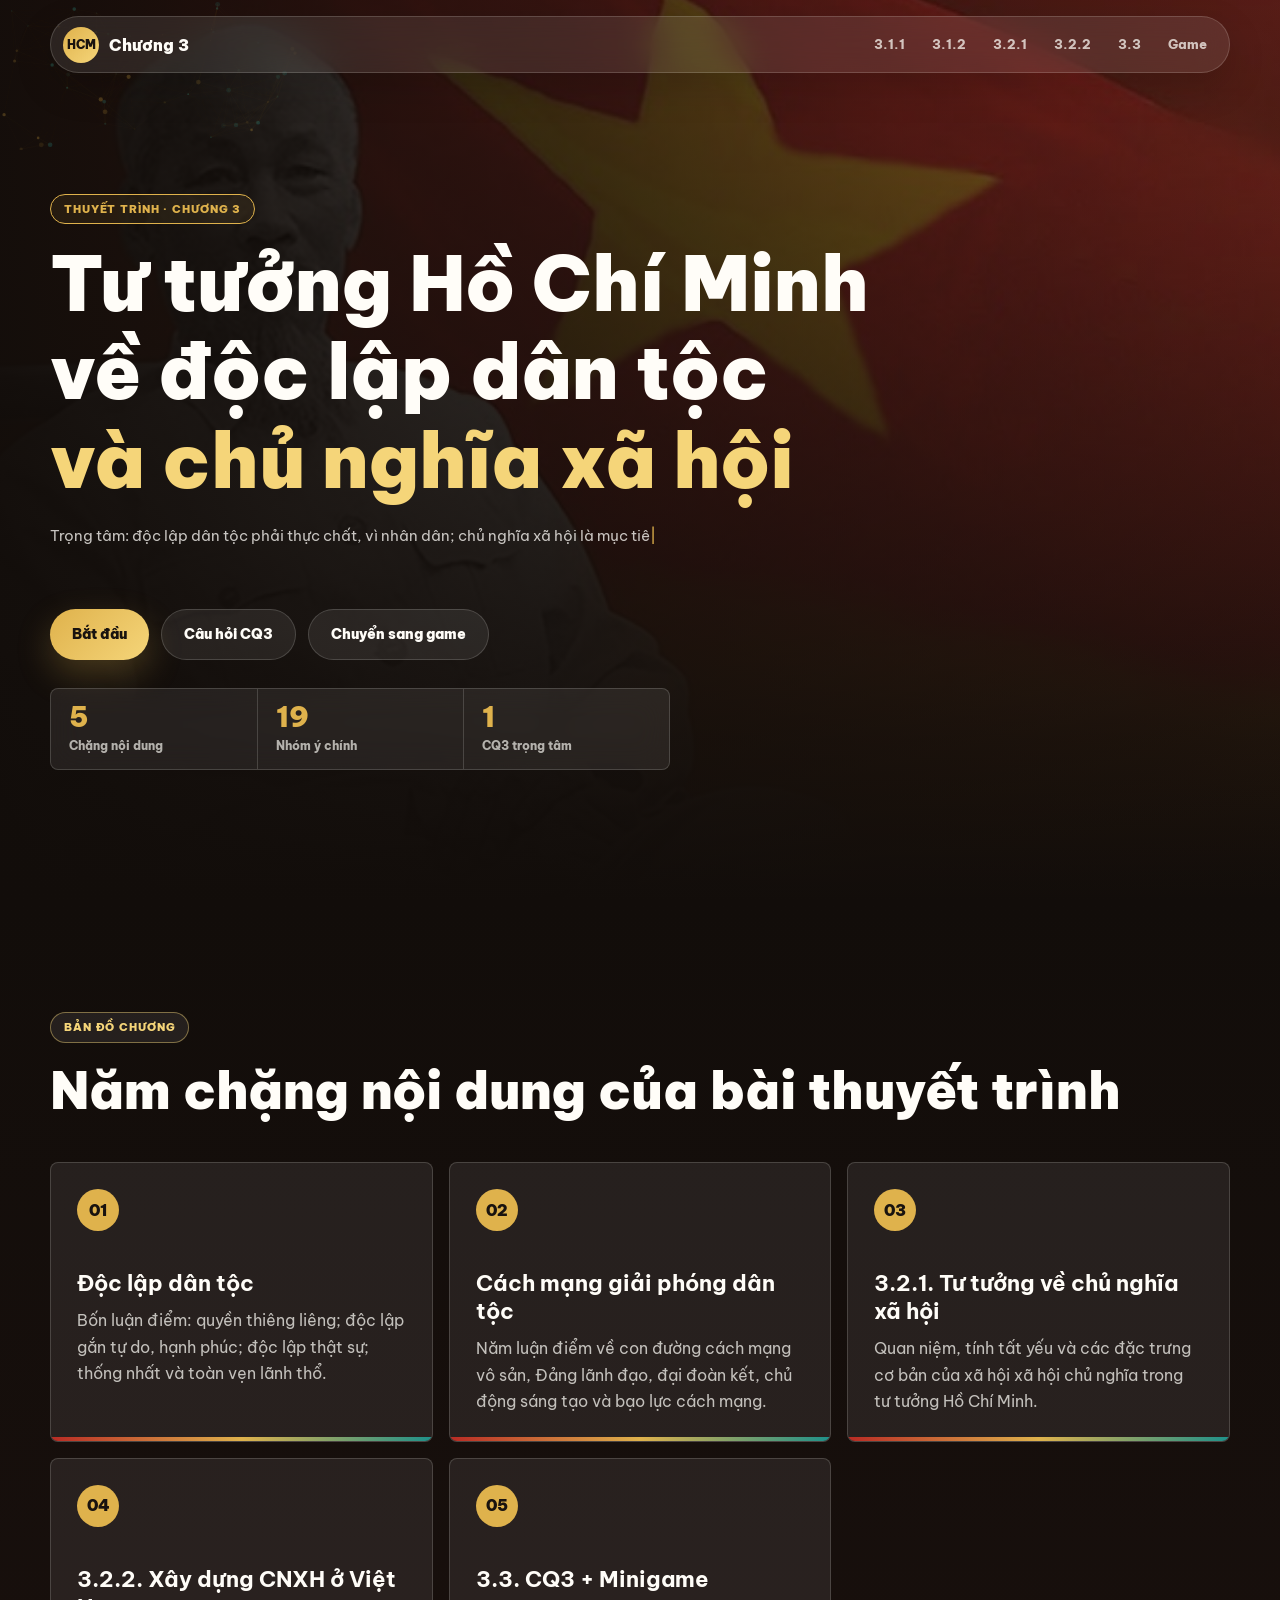
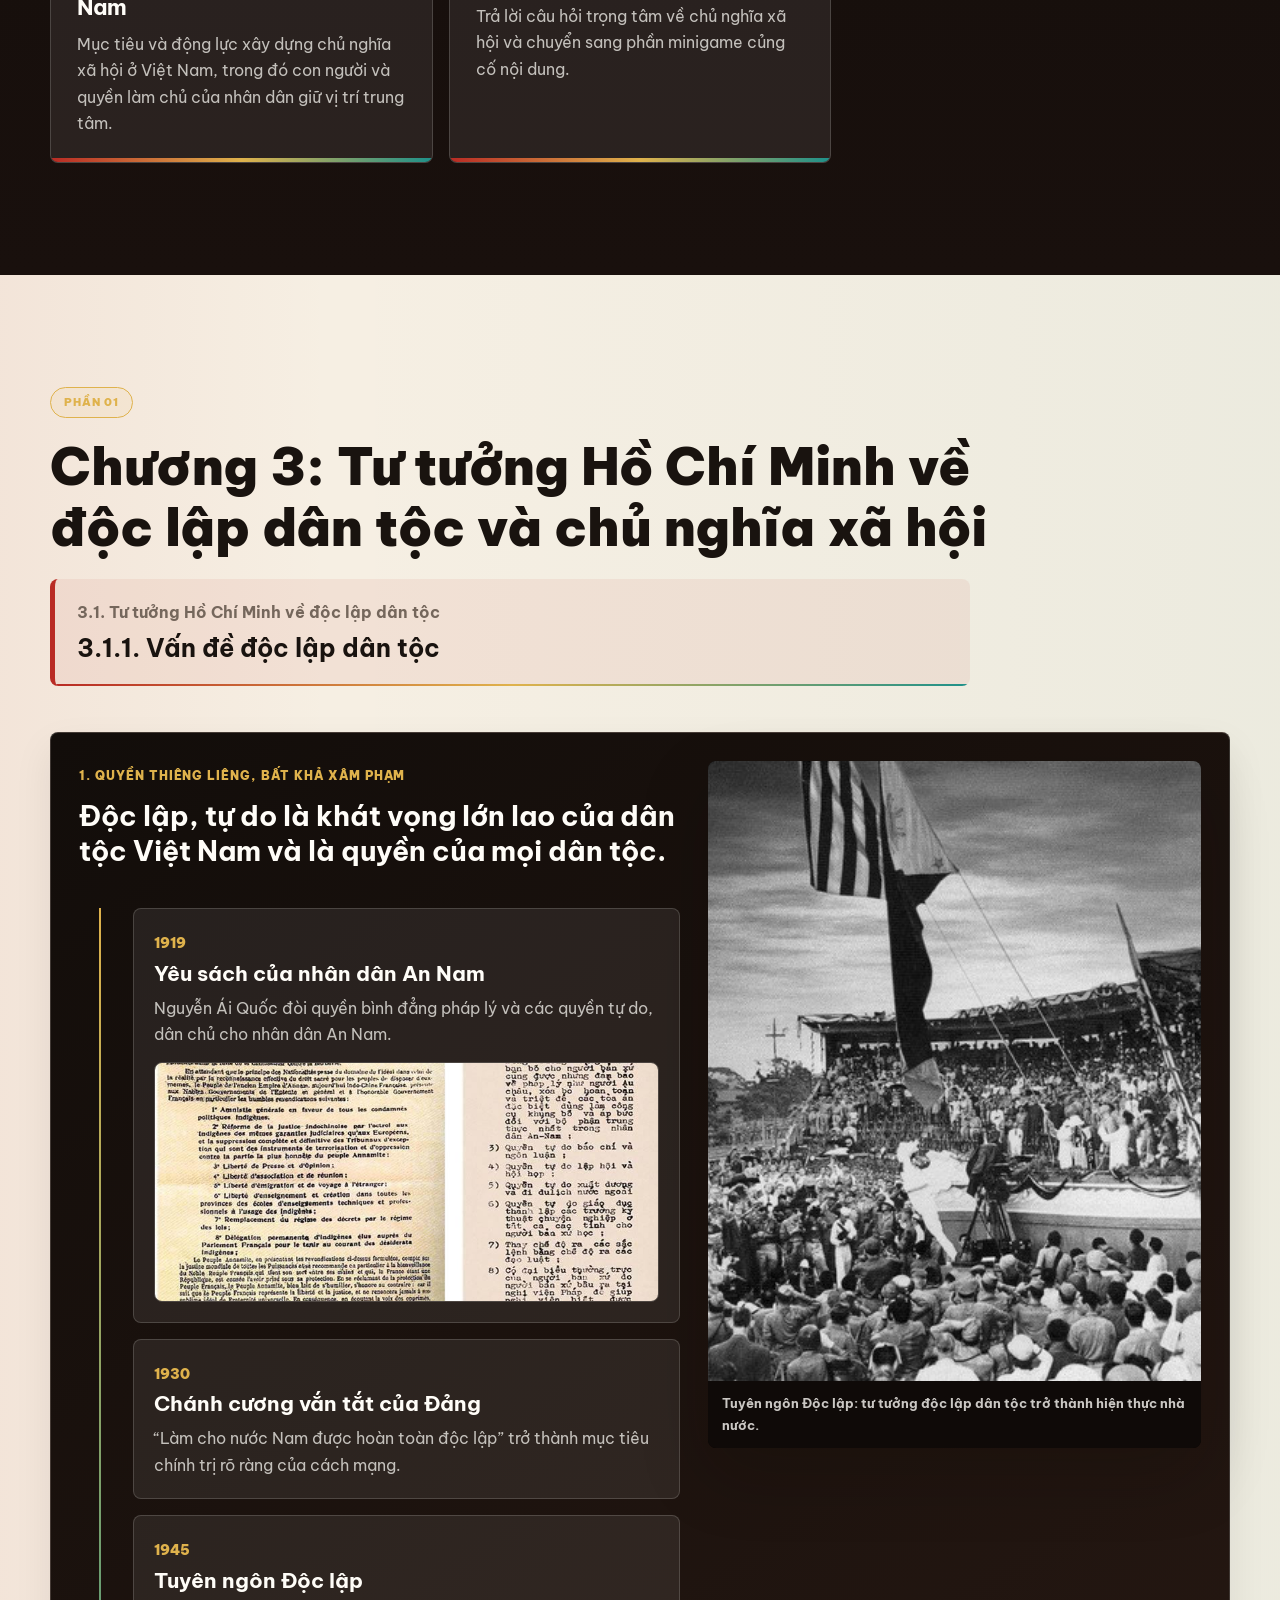
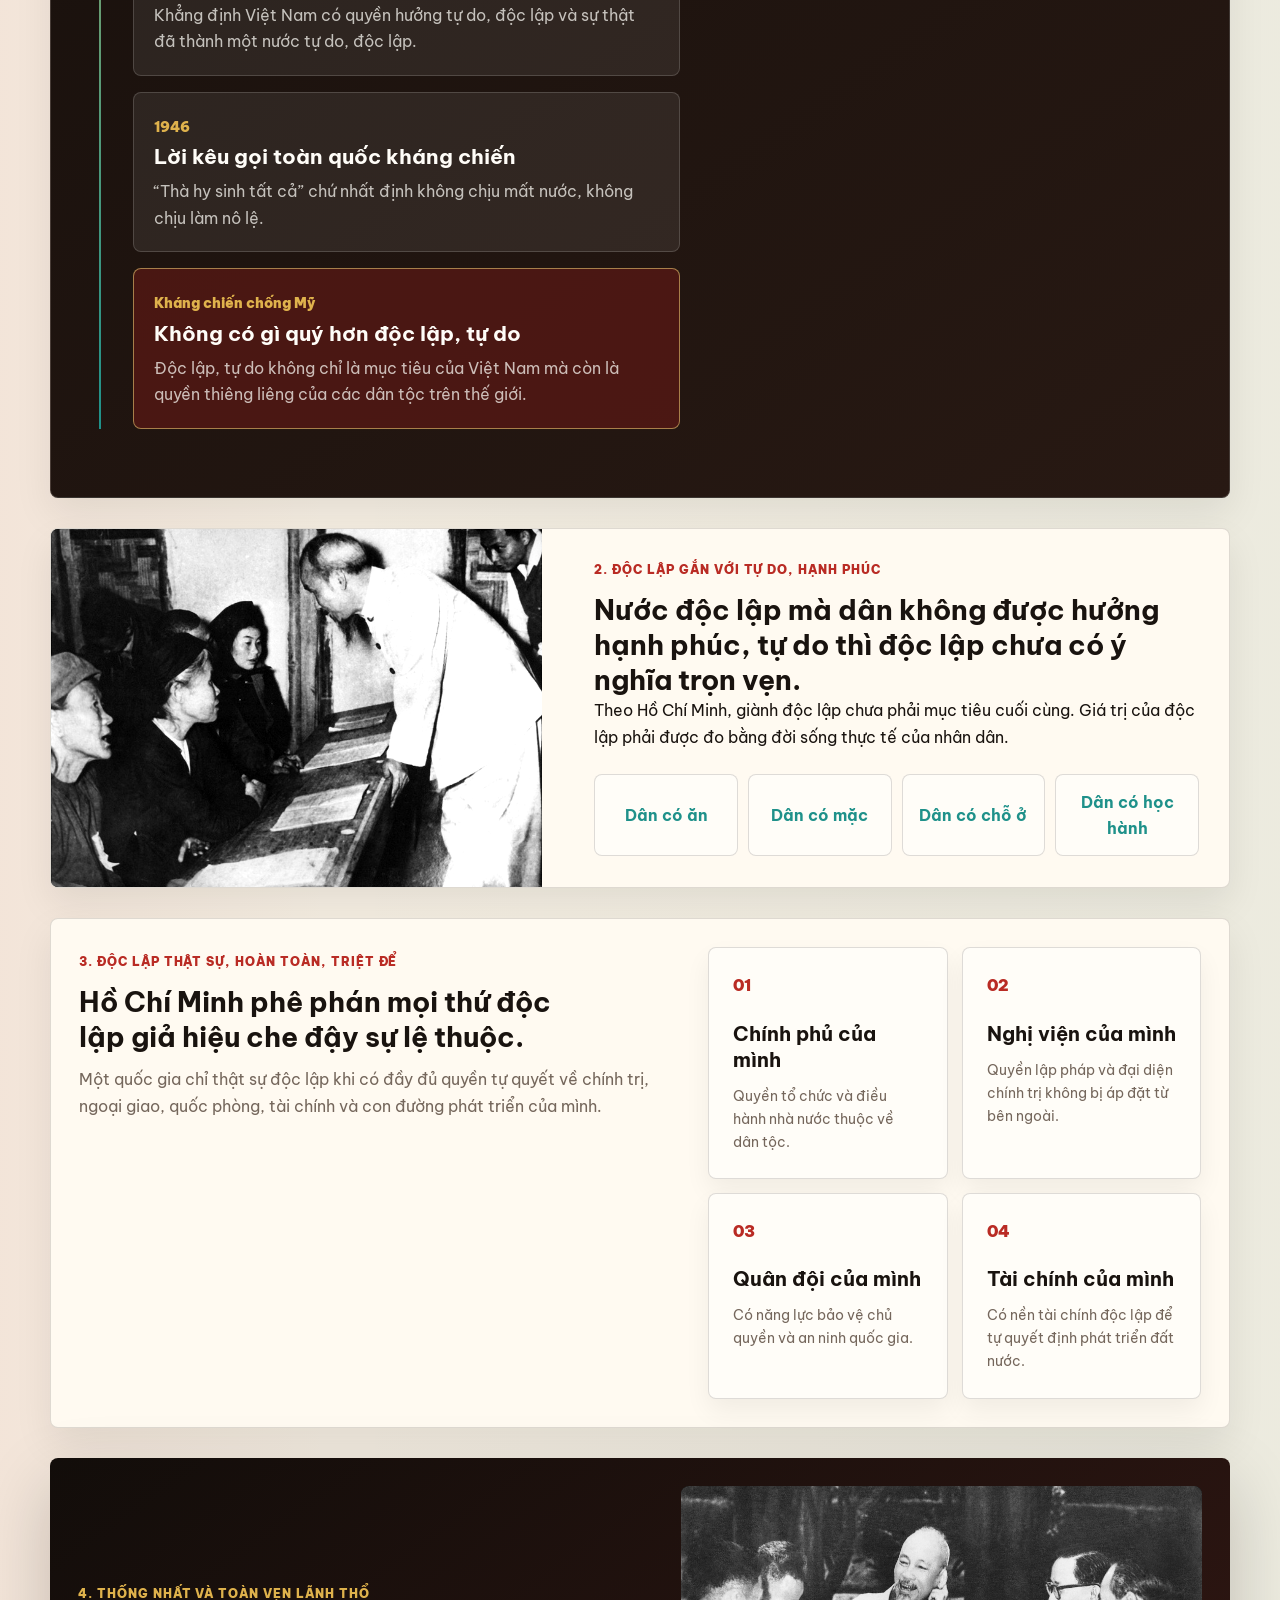
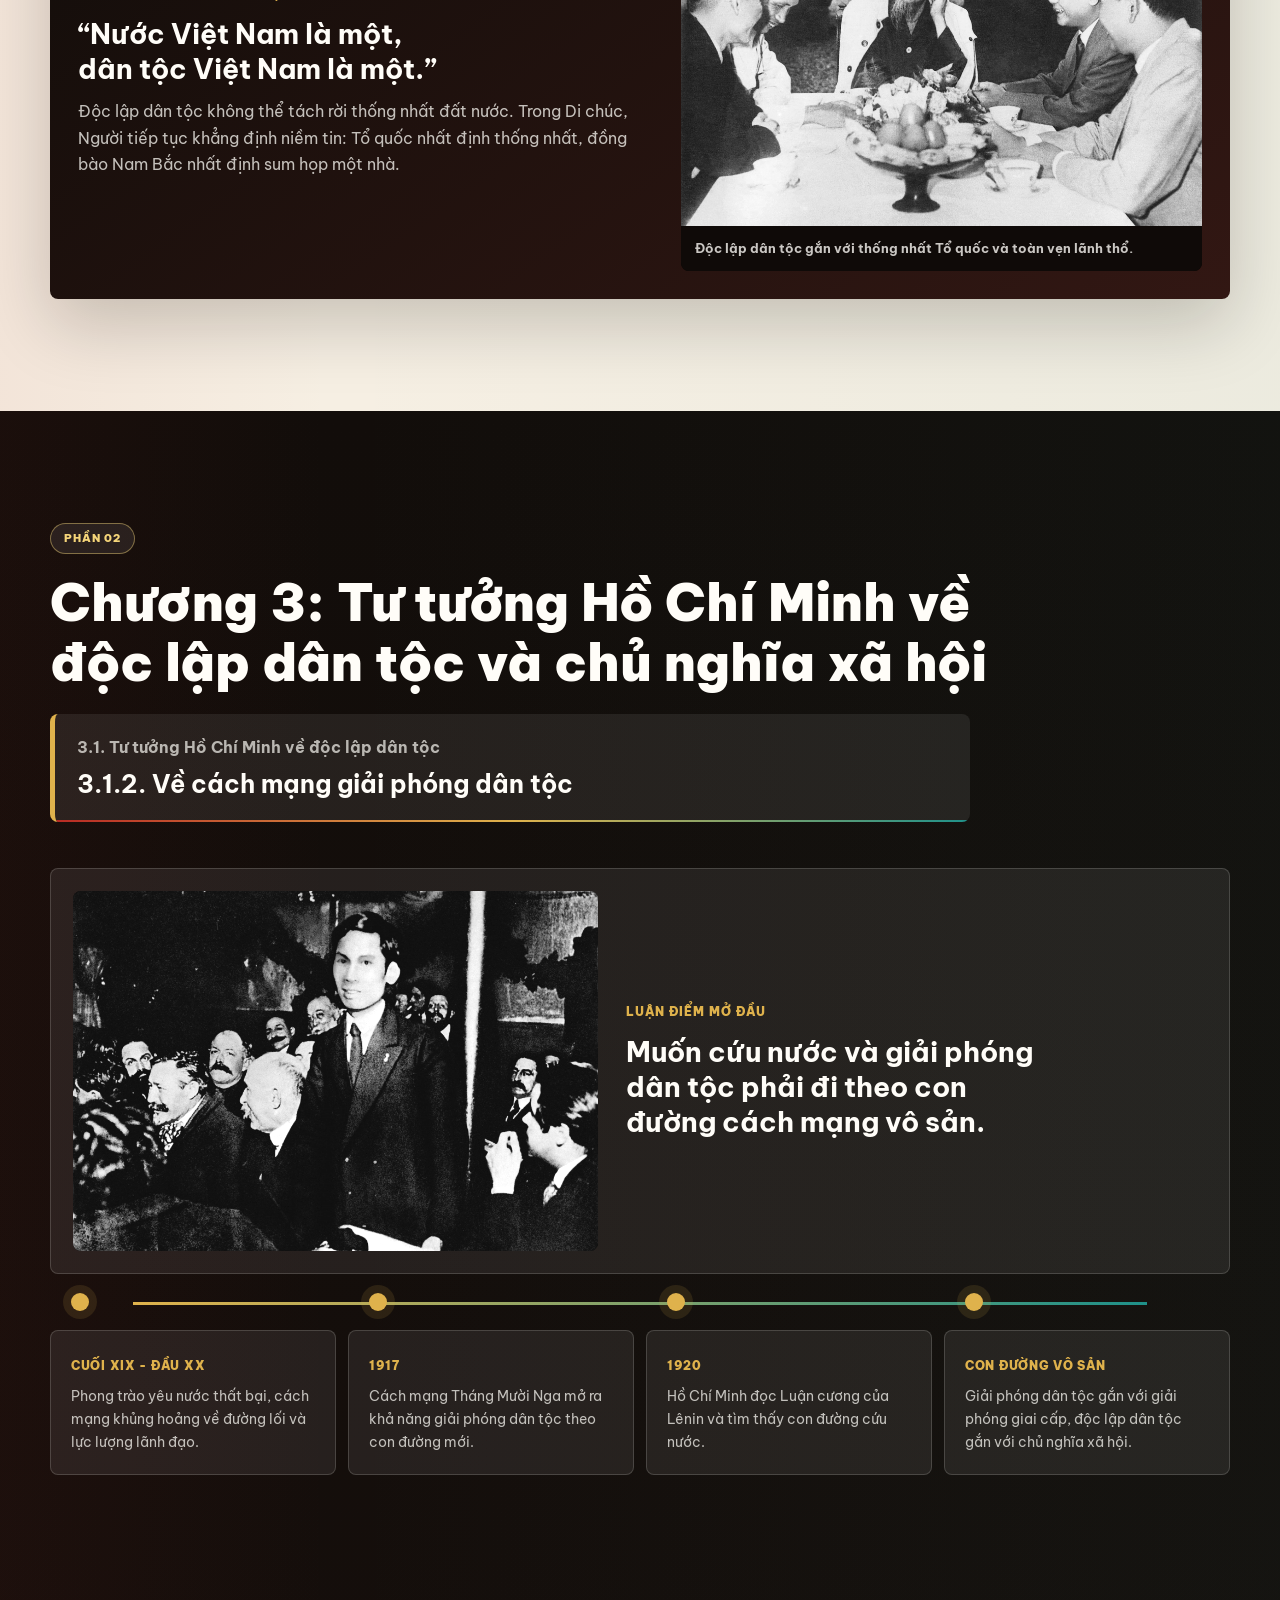
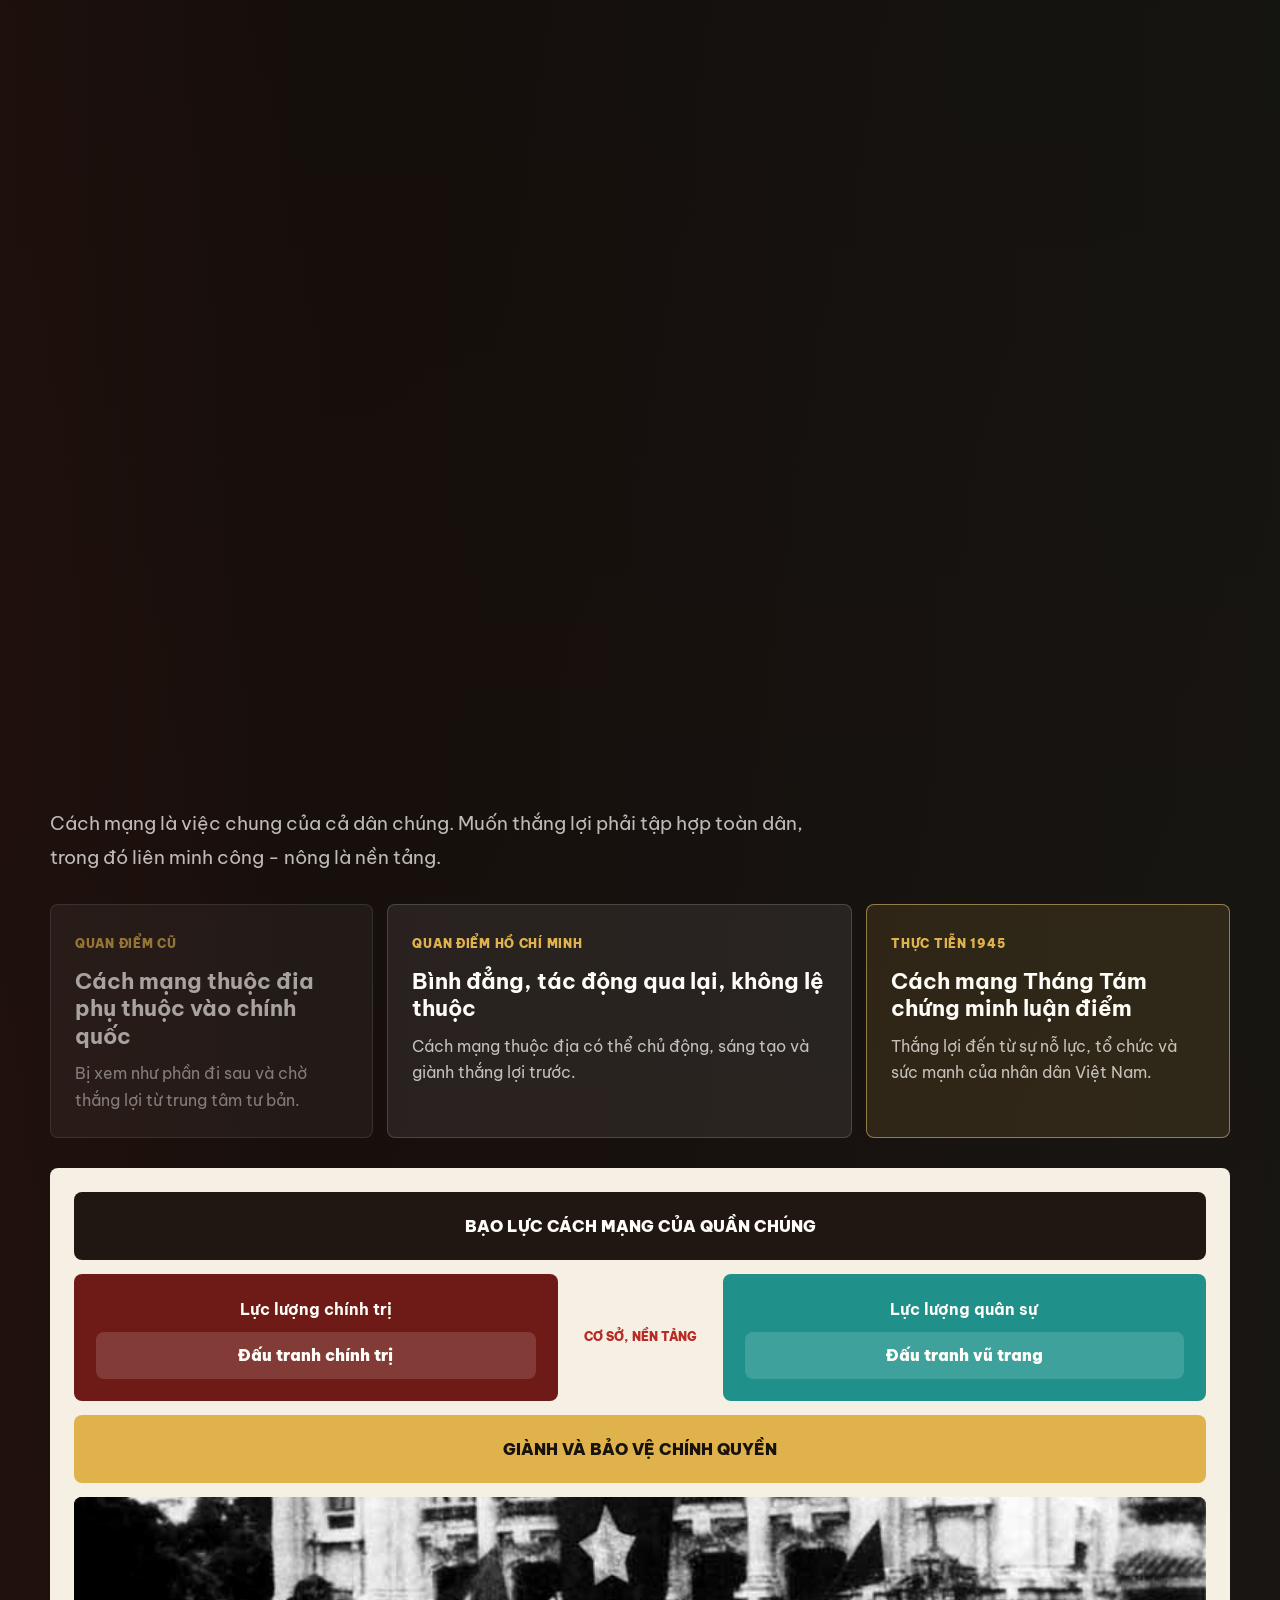
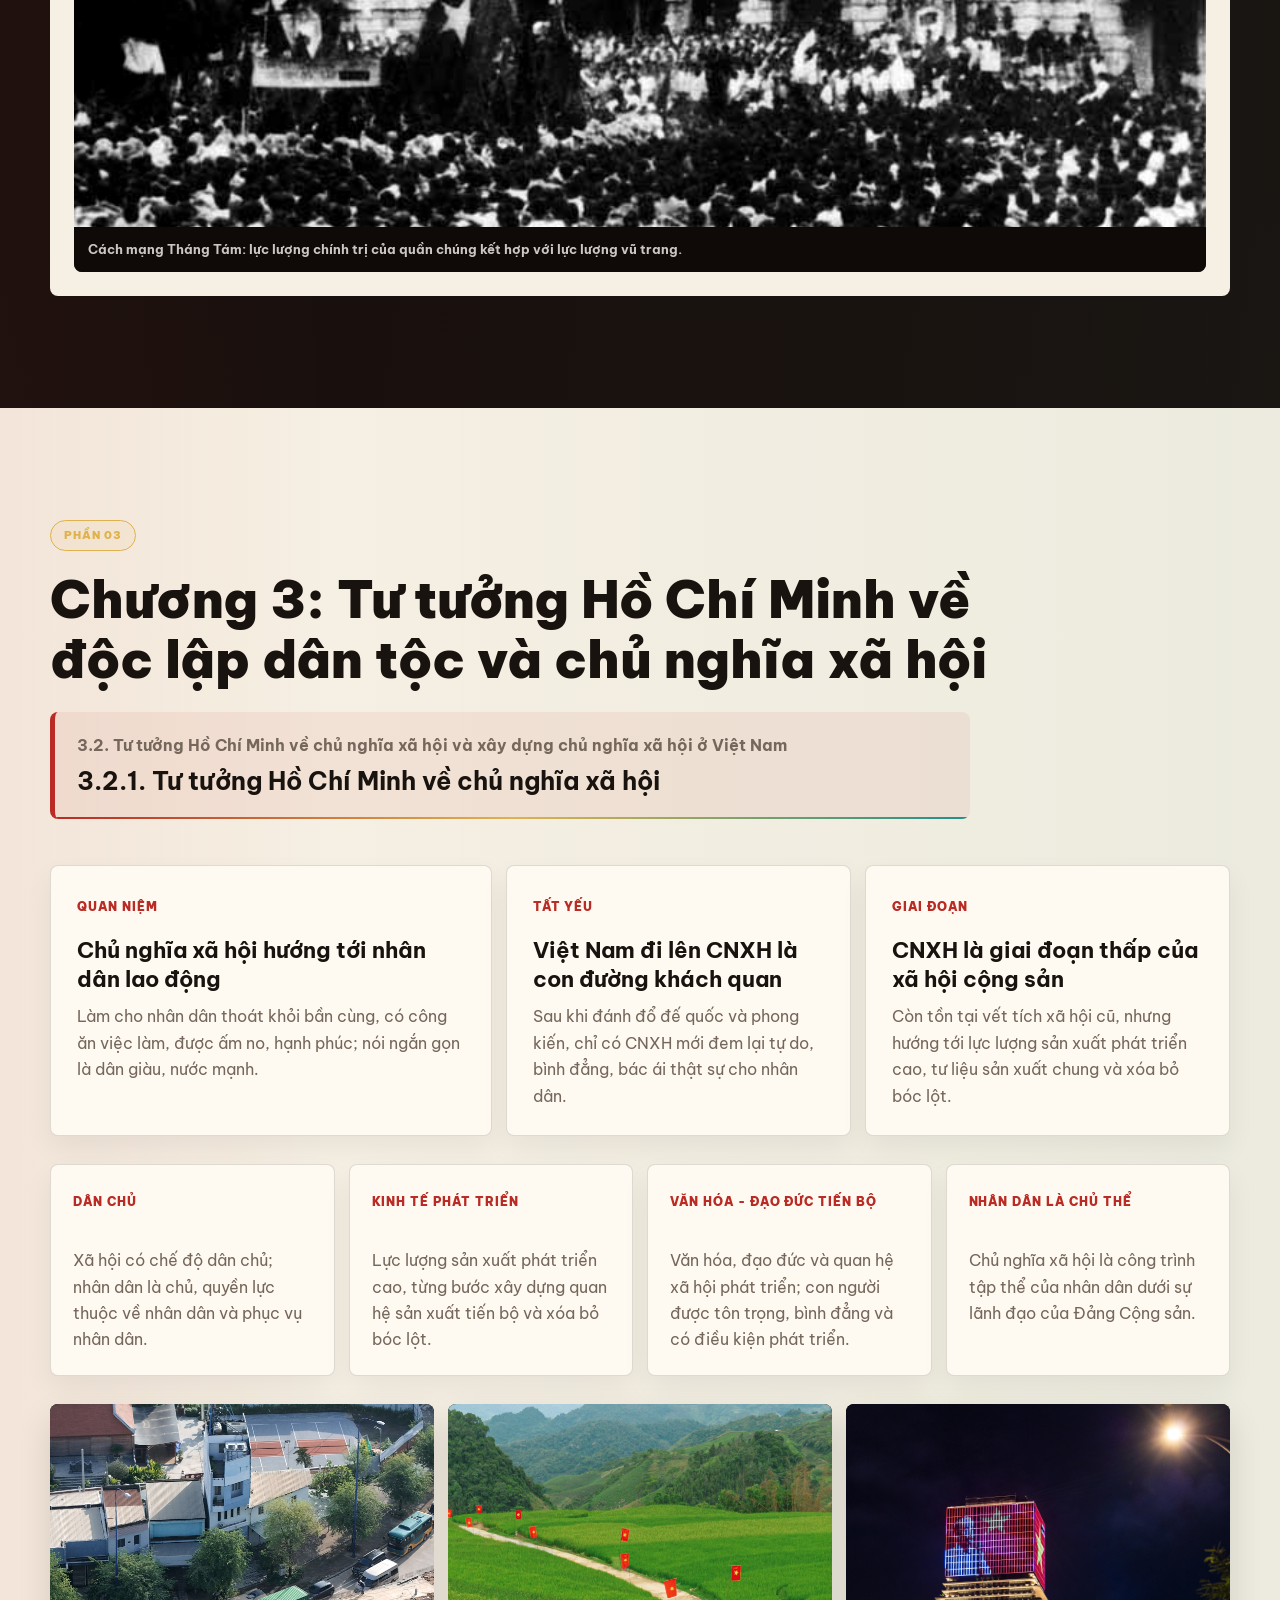
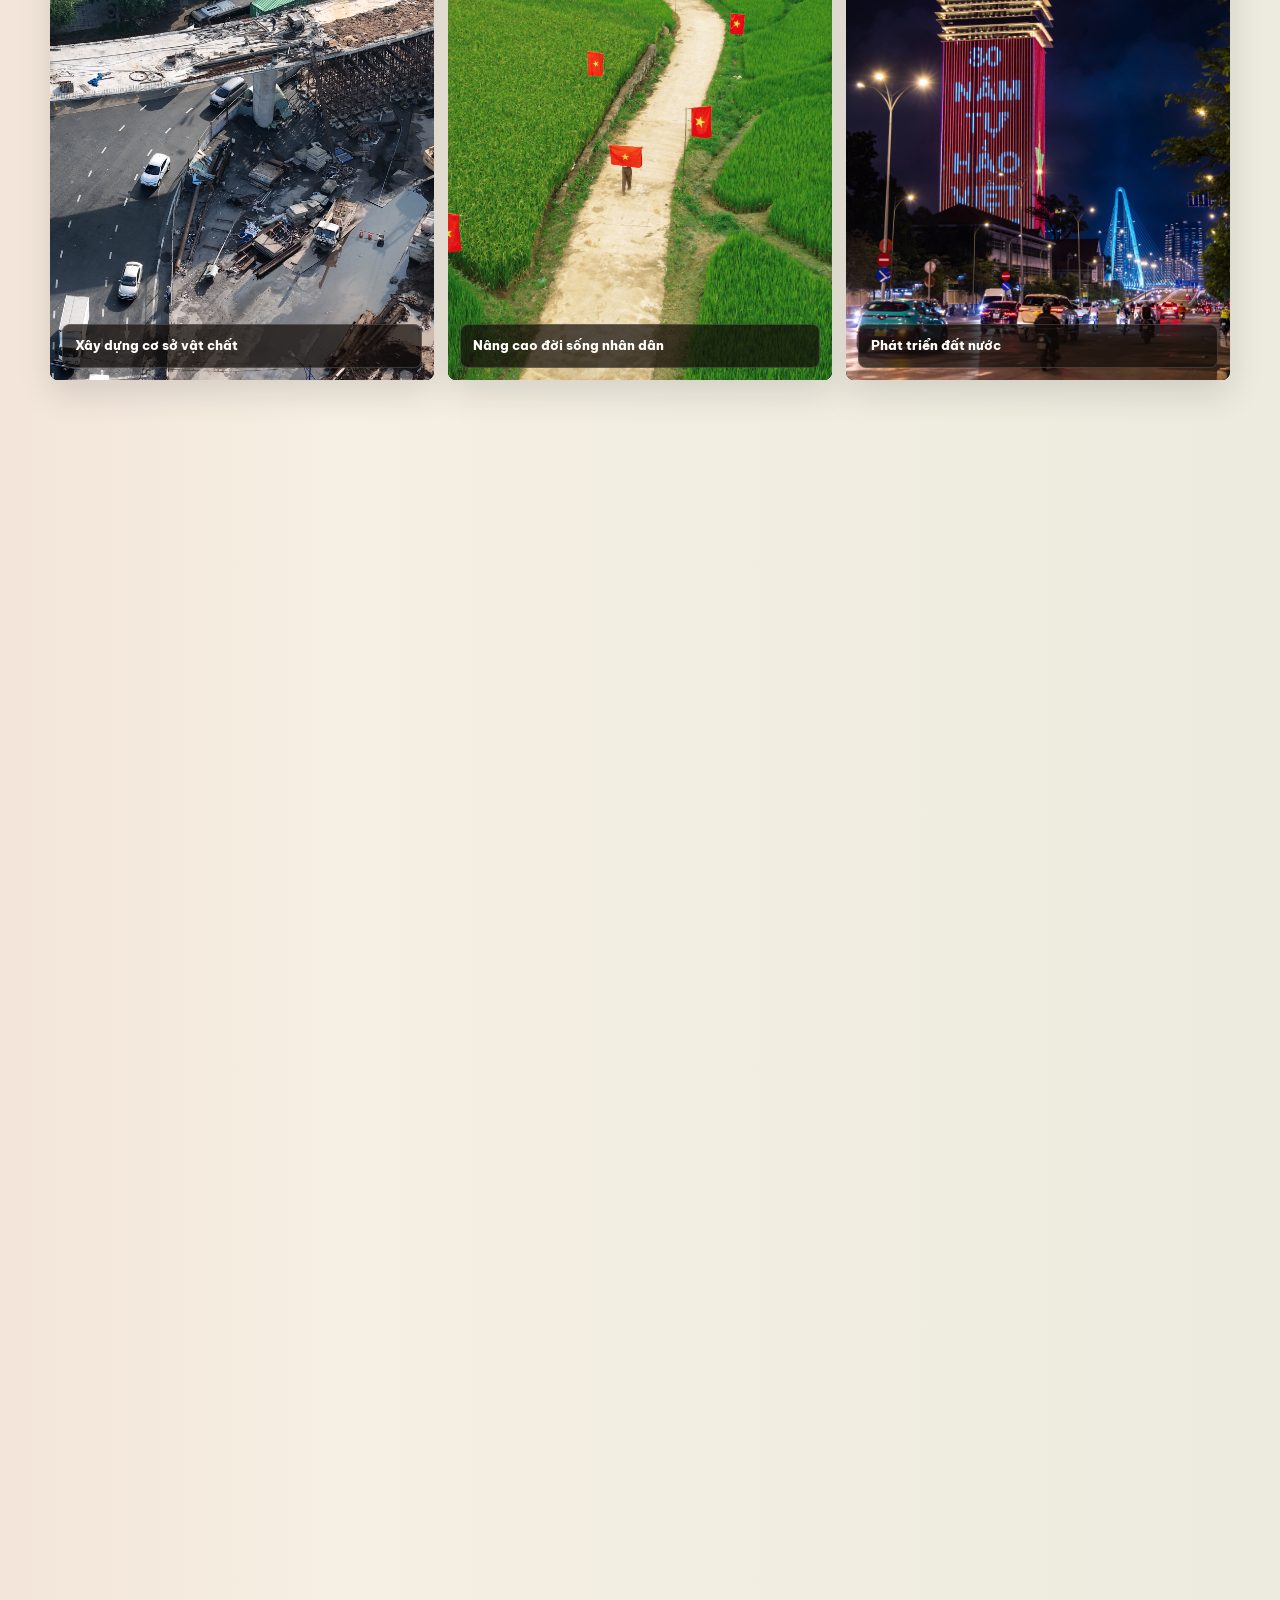
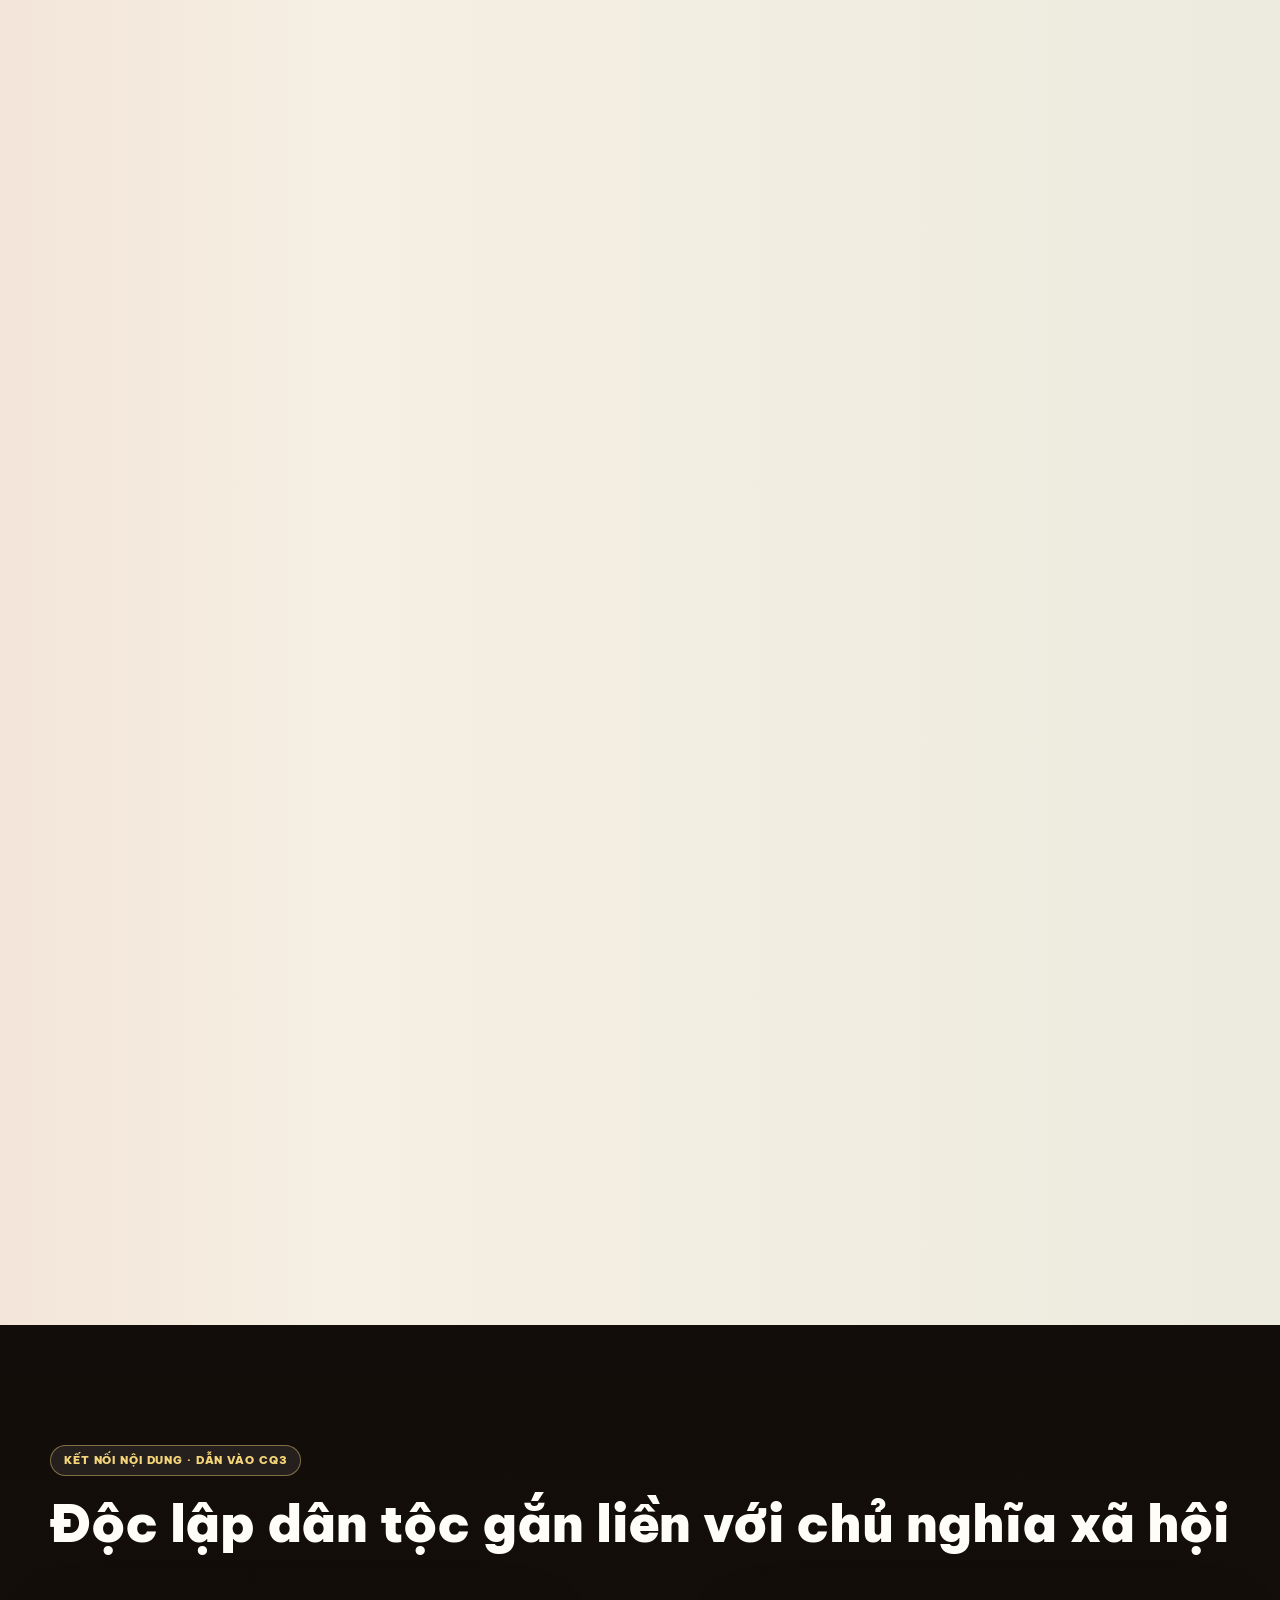
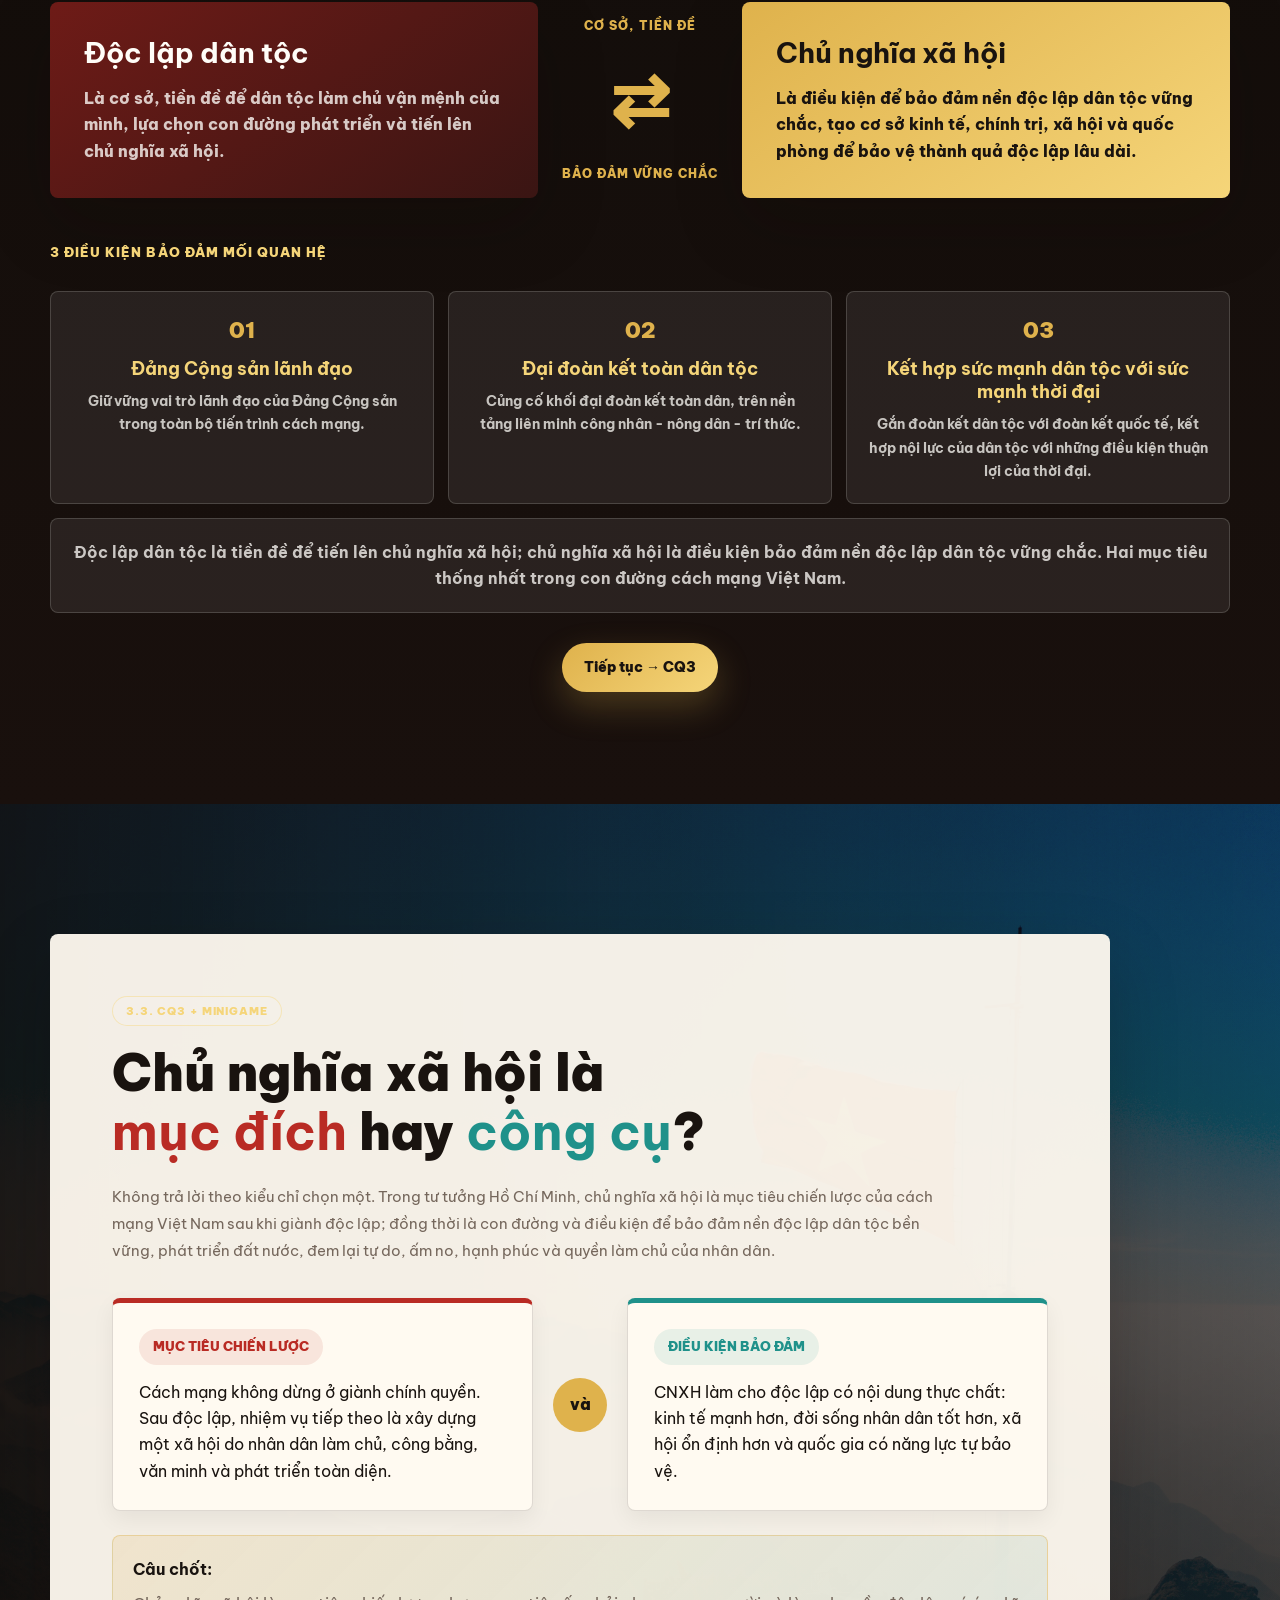
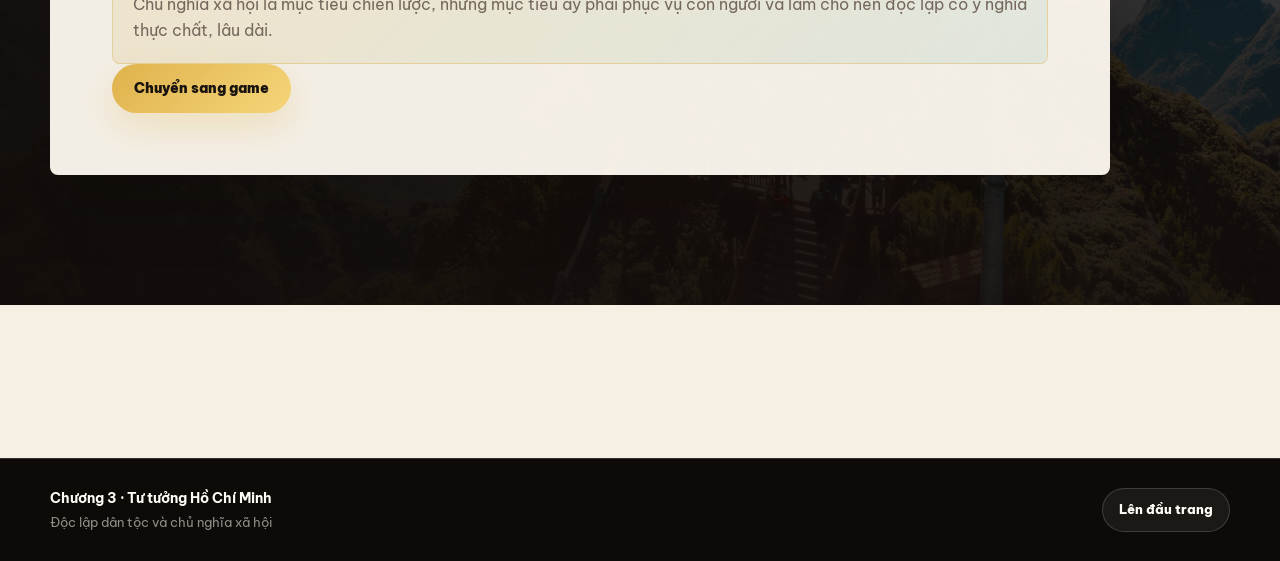
==== commit c1550625: "feat: update relationship section content and structure in index.html; enhance call-to-action elemen" ====
--- a/index.html
+++ b/index.html
@@ -386,7 +386,7 @@
 
     <section class="relationship section-dark">
       <div class="container">
-        <span class="label label--light anim">Tổng kết: Độc lập dân tộc gắn liền với chủ nghĩa xã hội</span>
+        <span class="label label--light anim">Kết nối nội dung · Dẫn vào CQ3</span>
         <h2 class="section-title section-title--light word-reveal" data-text="Độc lập dân tộc gắn liền với chủ nghĩa xã hội">Độc lập dân tộc gắn liền với chủ nghĩa xã hội</h2>
 
         <div class="two-way anim">
@@ -412,30 +412,8 @@
           <article><span>03</span><h3>Kết hợp sức mạnh dân tộc với sức mạnh thời đại</h3><p>Gắn đoàn kết dân tộc với đoàn kết quốc tế, kết hợp nội lực của dân tộc với những điều kiện thuận lợi của thời đại.</p></article>
           <div>Độc lập dân tộc là tiền đề để tiến lên chủ nghĩa xã hội; chủ nghĩa xã hội là điều kiện bảo đảm nền độc lập dân tộc vững chắc. Hai mục tiêu thống nhất trong con đường cách mạng Việt Nam.</div>
         </div>
-      </div>
-    </section>
-
-    <section class="summary">
-      <div class="summary-bg">
-        <img src="img/la-co-viet-nam-bay-phap-phoi.jpg" alt="Cờ đỏ sao vàng">
-      </div>
-      <div class="summary-overlay"></div>
-      <div class="container summary-content">
-        <div class="summary-flow anim">
-          <span>Độc lập</span>
-          <b>→</b>
-          <span>Tự do</span>
-          <b>→</b>
-          <span>Nhân dân làm chủ</span>
-          <b>→</b>
-          <span>Xây dựng CNXH</span>
-          <b>→</b>
-          <strong>Dân giàu · Nước mạnh · Nhân dân hạnh phúc</strong>
-        </div>
-        <p class="anim">Giành độc lập dân tộc là bước khởi đầu. Xây dựng một xã hội đem lại tự do, ấm no và hạnh phúc cho nhân dân mới làm cho nền độc lập trở nên trọn vẹn và bền vững.</p>
-        <div class="hero-ctas anim">
+        <div class="hero-ctas relationship-cta anim">
           <a href="#cq3" class="cta cta-gold magnetic" data-strength="14">Tiếp tục → CQ3</a>
-          <a href="luat-choi.html" class="cta cta-glass magnetic" data-strength="14">Chuyển sang game</a>
         </div>
       </div>
     </section>
--- a/css/styles.css
+++ b/css/styles.css
@@ -383,20 +383,10 @@
 .condition-triangle article h3{font-size:18px;line-height:1.3;color:var(--gold-2)}
 .condition-triangle article p{margin-top:10px;color:rgba(255,253,248,.74);font-size:14px;line-height:1.65;font-weight:650}
 .condition-triangle div{grid-column:1 / -1;color:rgba(255,253,248,.76);font-weight:700}
+.relationship-cta{justify-content:center;margin-top:30px}
 .unity-photo{position:relative;display:grid;grid-template-columns:360px 1fr;gap:18px;align-items:center;margin-top:24px;padding:18px;border-radius:var(--radius);background:rgba(255,253,248,.08);border:1px solid var(--line-light);overflow:hidden}
 .unity-photo img{width:100%;height:220px;object-fit:cover;border-radius:var(--radius);filter:grayscale(1) contrast(1.05)}
 .unity-photo p{color:rgba(255,253,248,.8);font-size:18px;font-weight:800;line-height:1.6}
-
-.summary{position:relative;min-height:100svh;display:grid;place-items:center;overflow:hidden;color:var(--white)}
-.summary-bg,.summary-bg img,.summary-overlay{position:absolute;inset:0}
-.summary-bg img{width:100%;height:100%;object-fit:cover;filter:grayscale(1) contrast(1.08)}
-.summary-overlay{background:linear-gradient(180deg,rgba(18,13,10,.76),rgba(18,13,10,.9)),rgba(110,27,23,.28)}
-.summary-content{position:relative;z-index:1;text-align:center}
-.summary-flow{display:flex;flex-wrap:wrap;align-items:center;justify-content:center;gap:16px;font-family:var(--display);font-size:clamp(28px,3.8vw,50px);font-weight:900;line-height:1.16}
-.summary-flow b{color:var(--gold)}
-.summary-flow strong{color:var(--gold-2)}
-.summary-content p{max-width:860px;margin:28px auto;color:rgba(255,253,248,.78);font-size:18px}
-.summary-content .hero-ctas{justify-content:center}
 
 .cq3{position:relative;overflow:hidden;padding:130px 0}
 .cq3-bg,.cq3-bg img,.cq3-overlay{position:absolute;inset:0}
@@ -513,7 +503,6 @@
   .radial-media img{min-height:220px}
   .sticky-media img,.wide-visual{height:320px}
   .principle{grid-template-columns:1fr}
-  .summary-flow{font-size:32px}
   .footer-inner{flex-direction:column;text-align:center}
 }
 
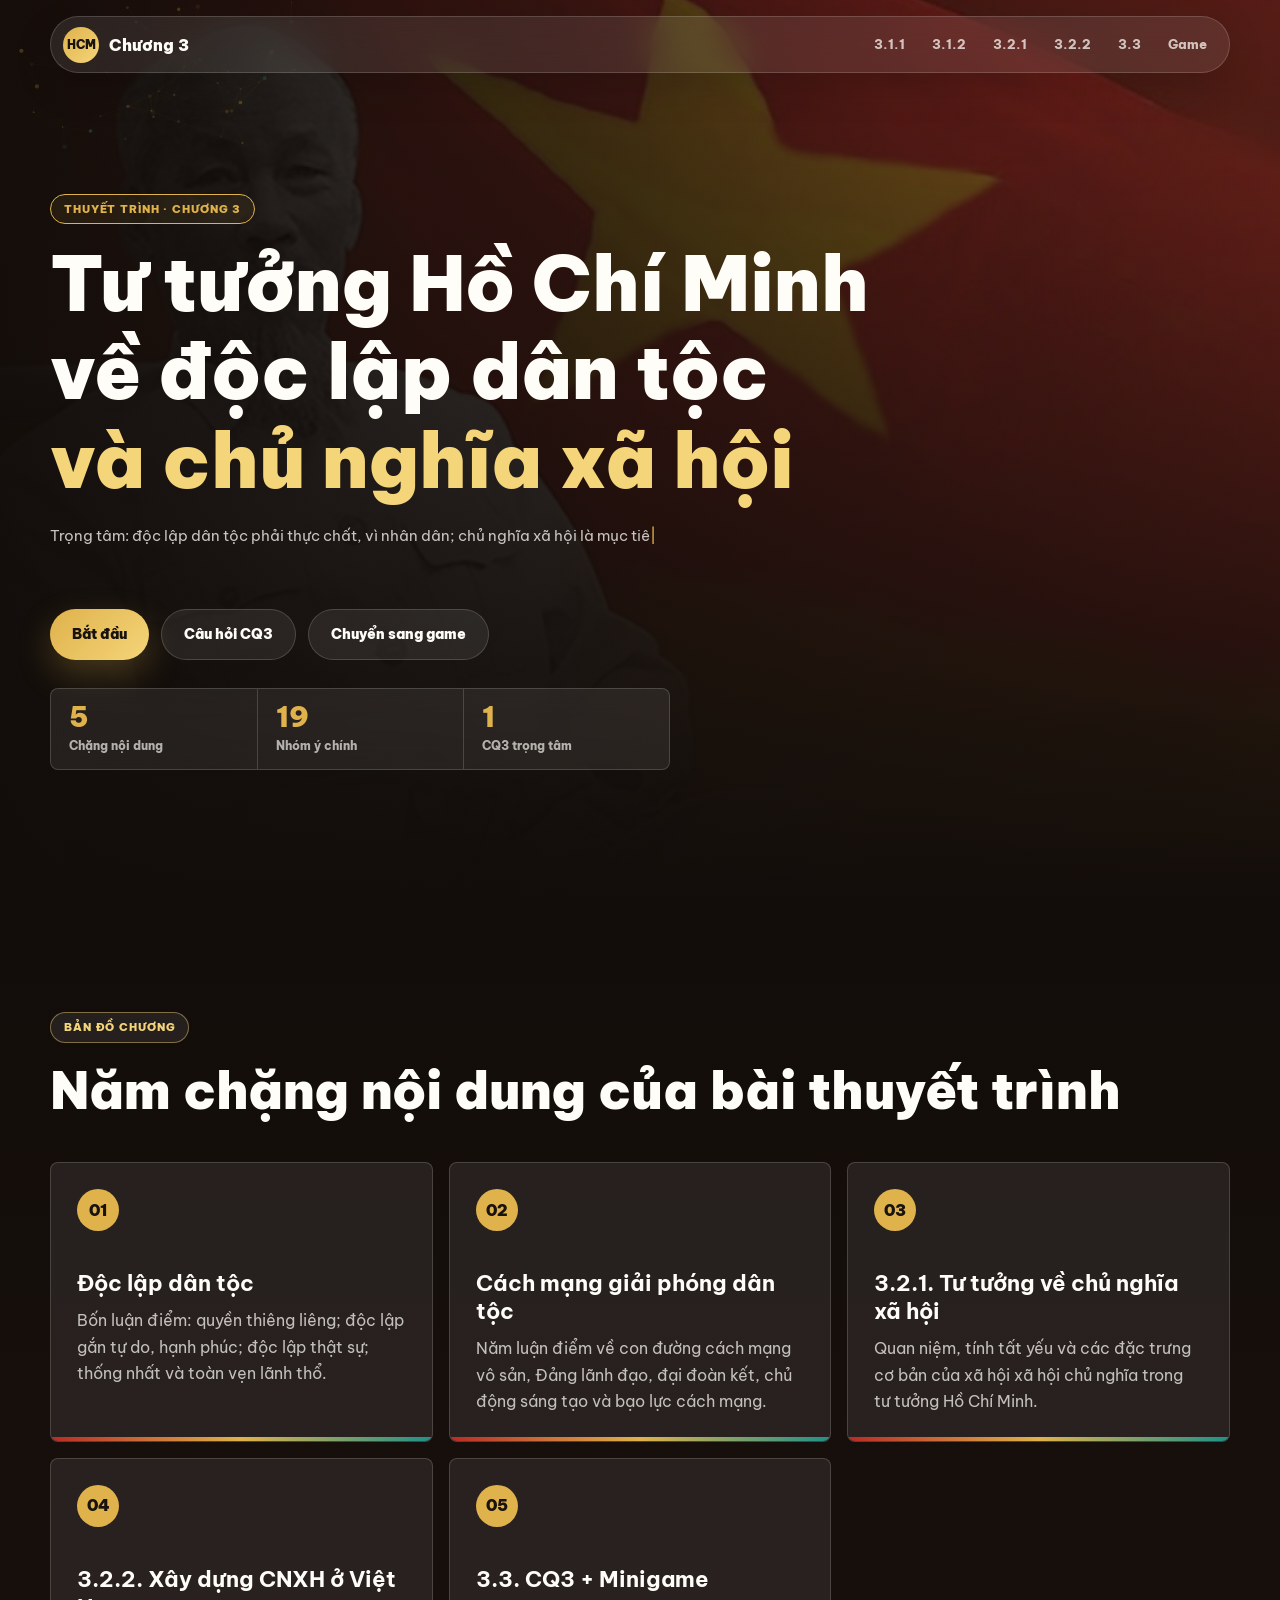
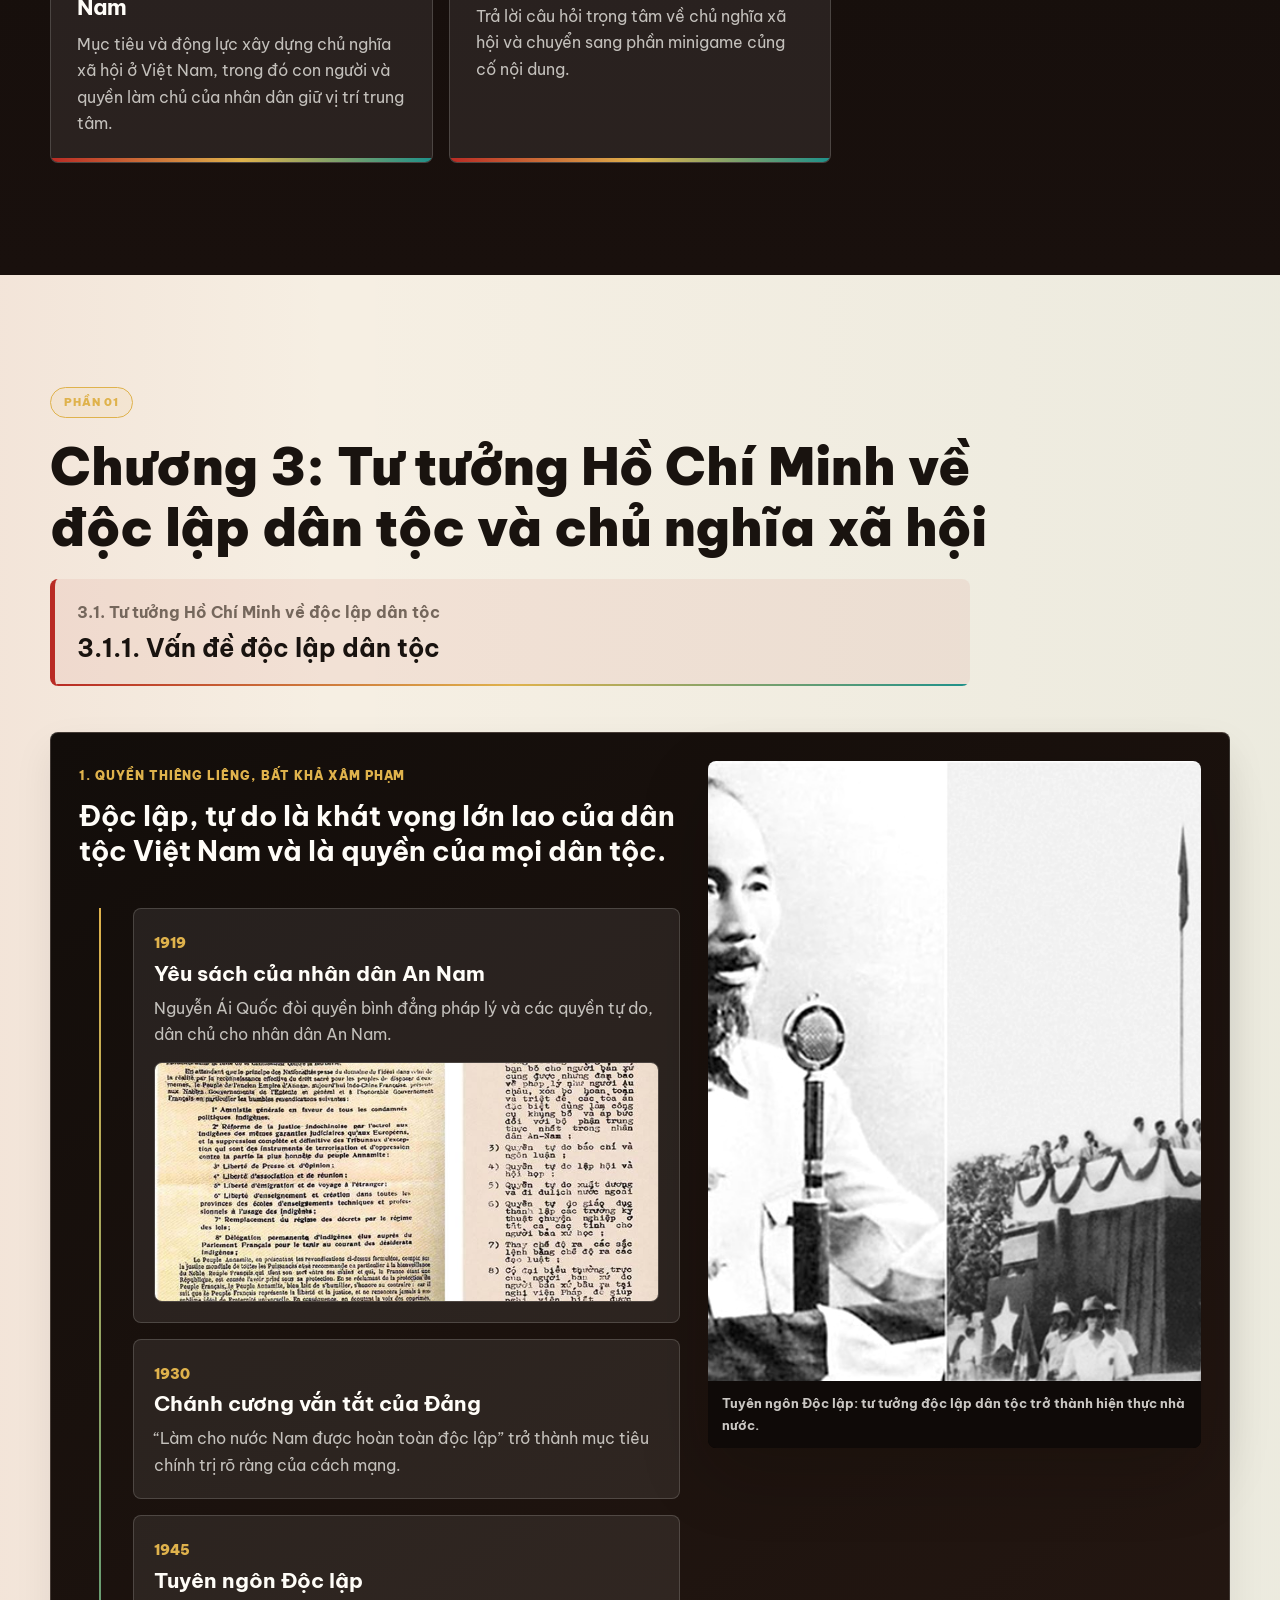
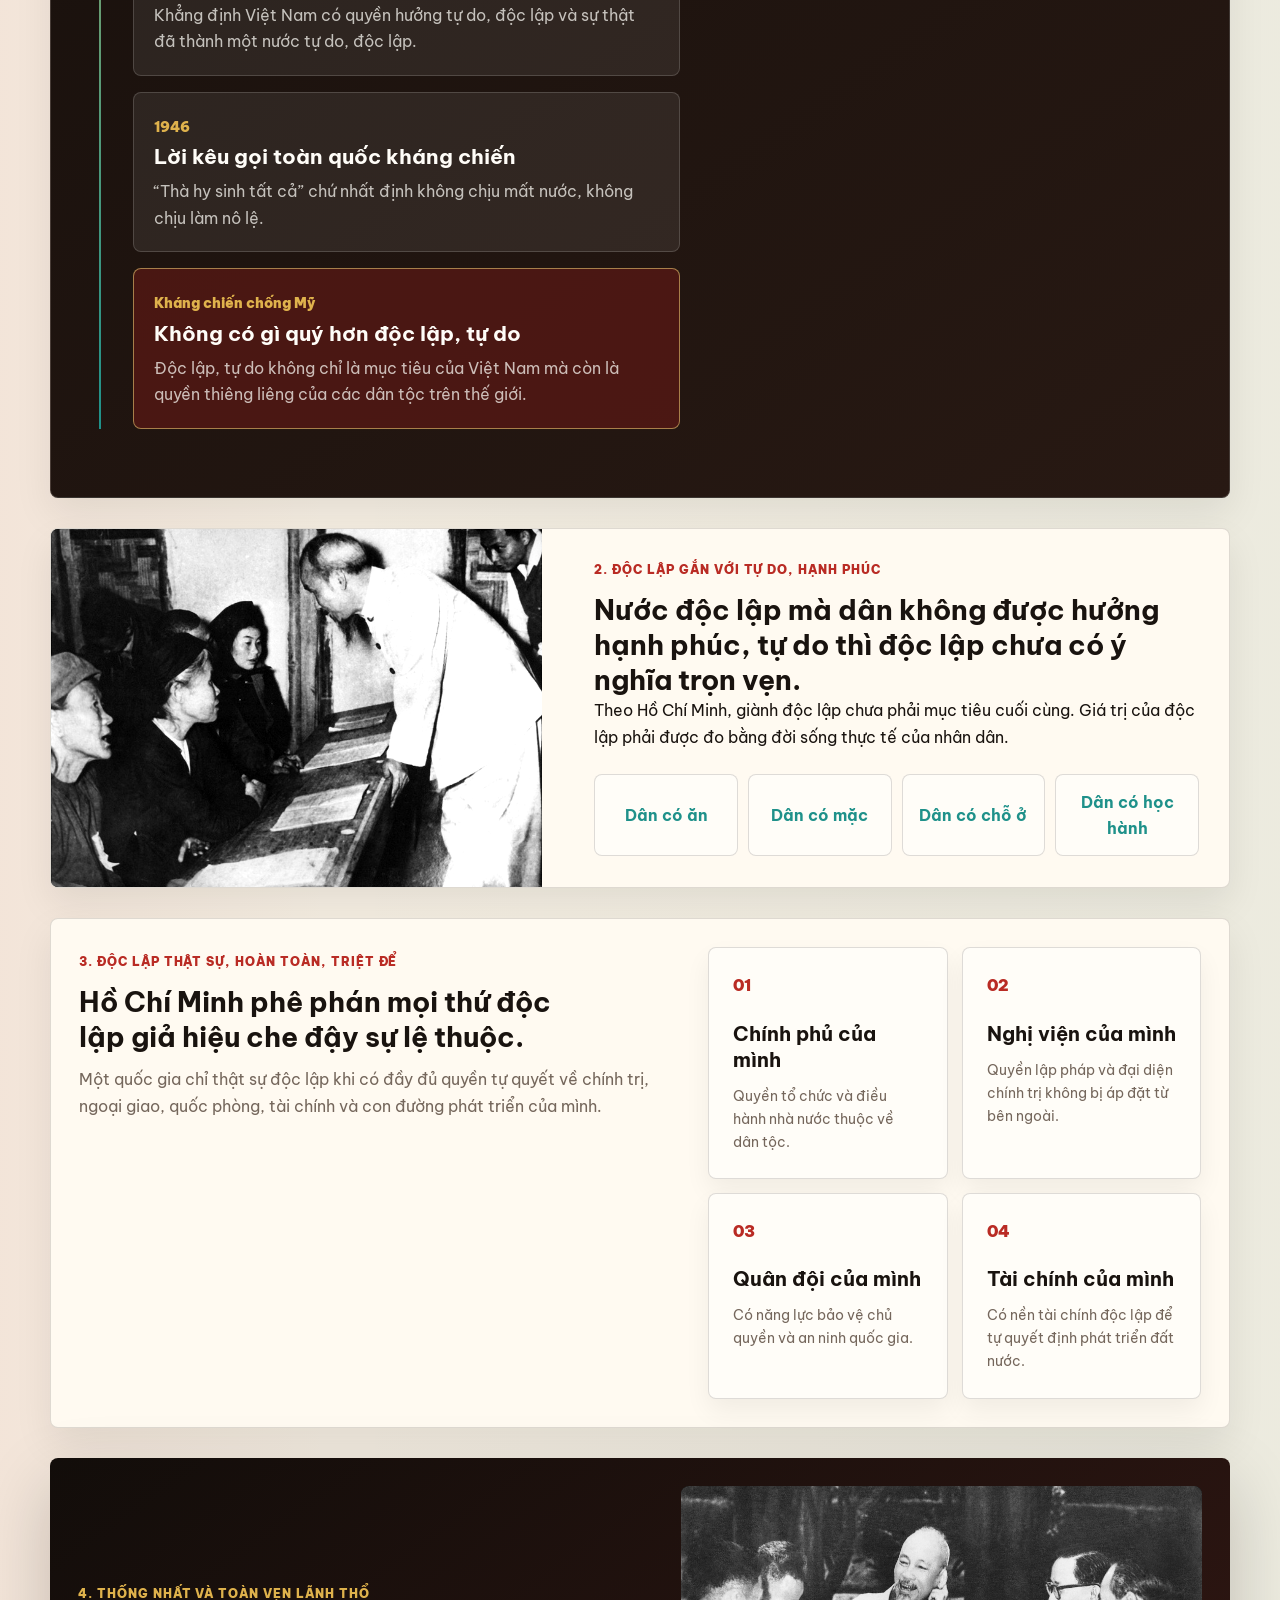
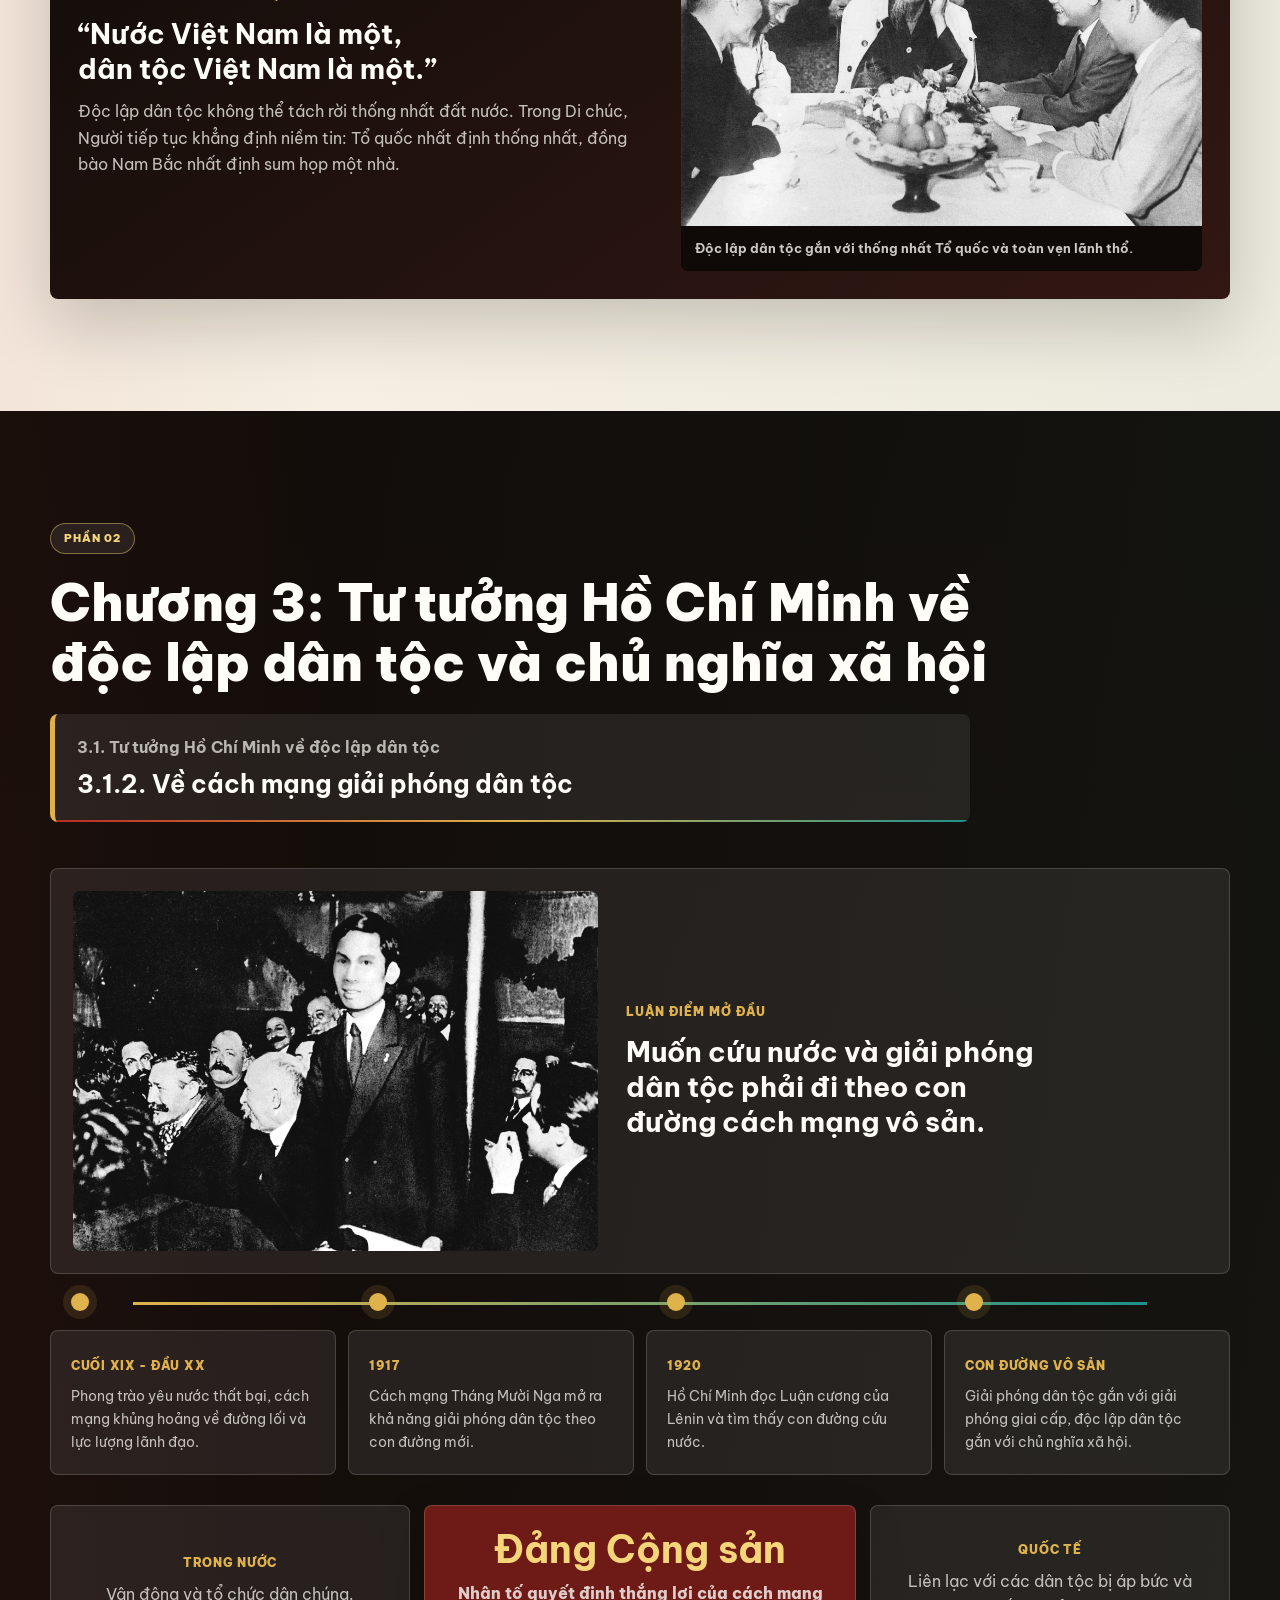
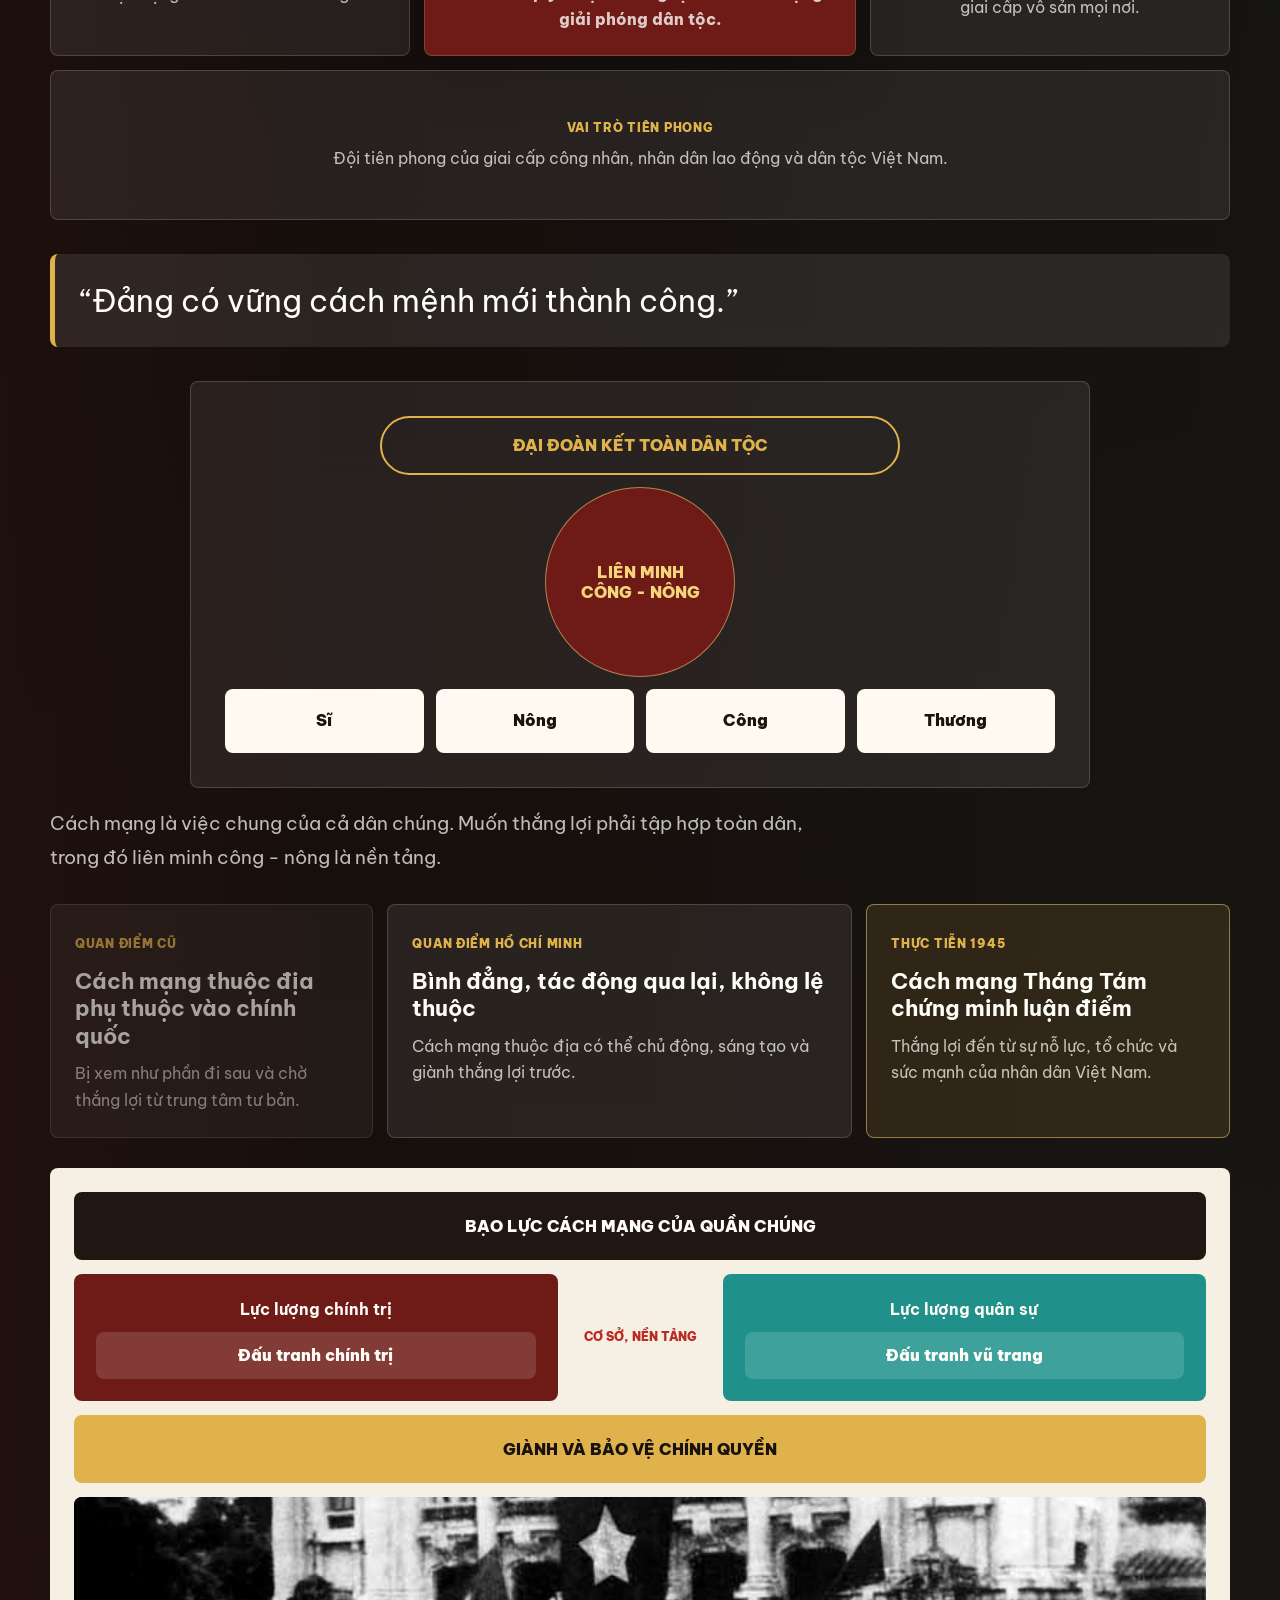
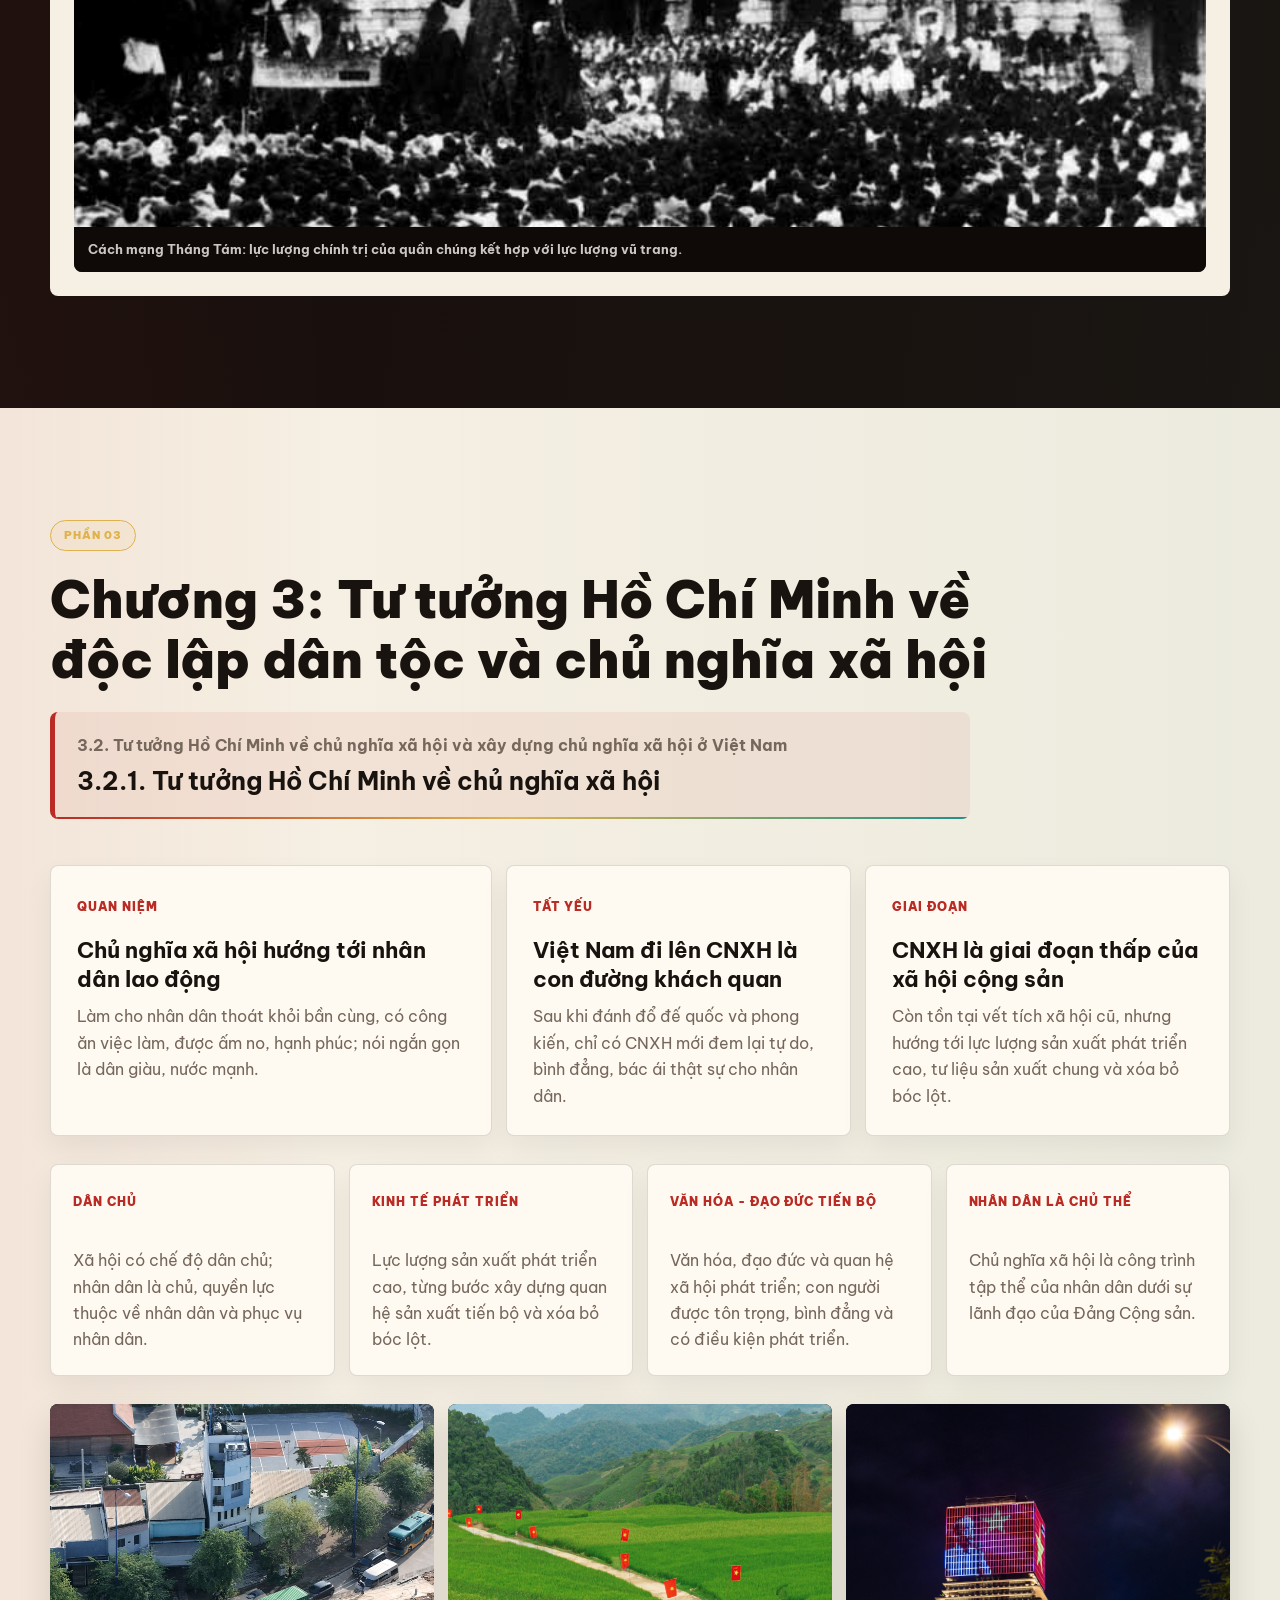
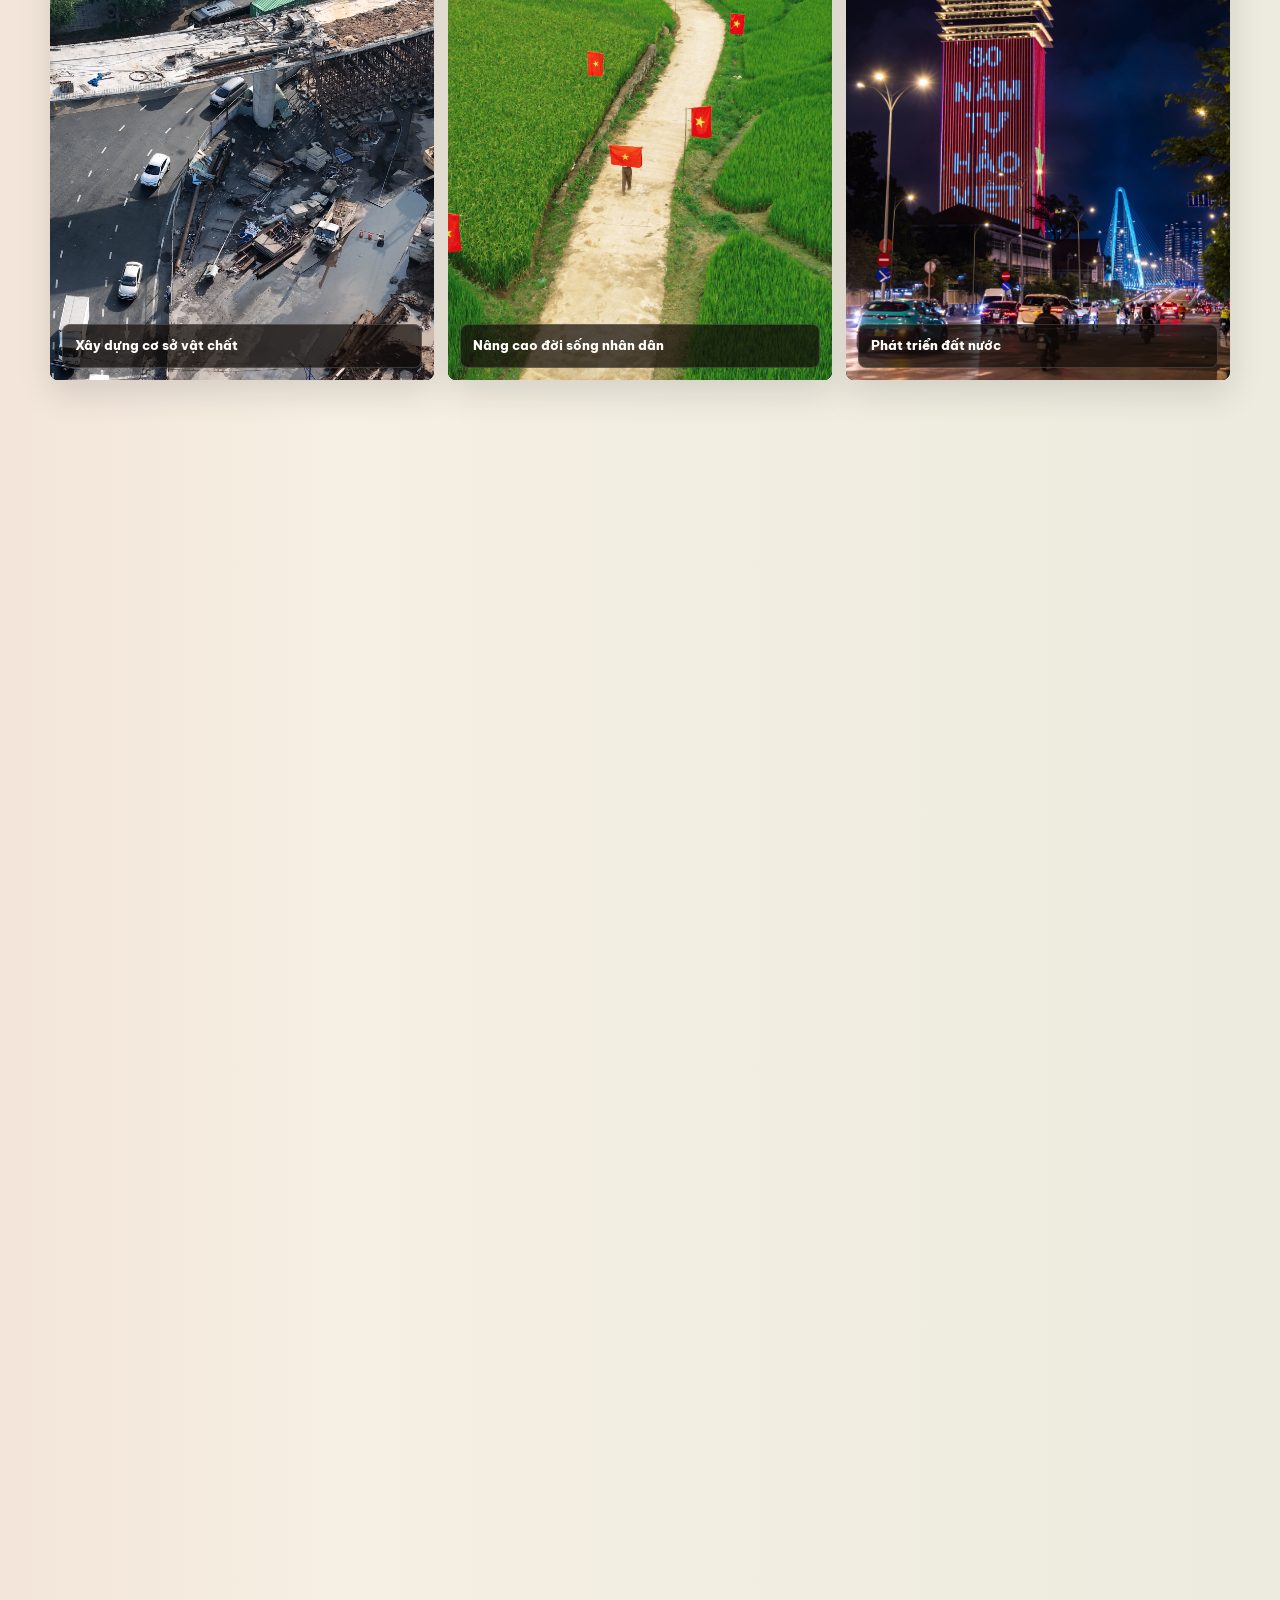
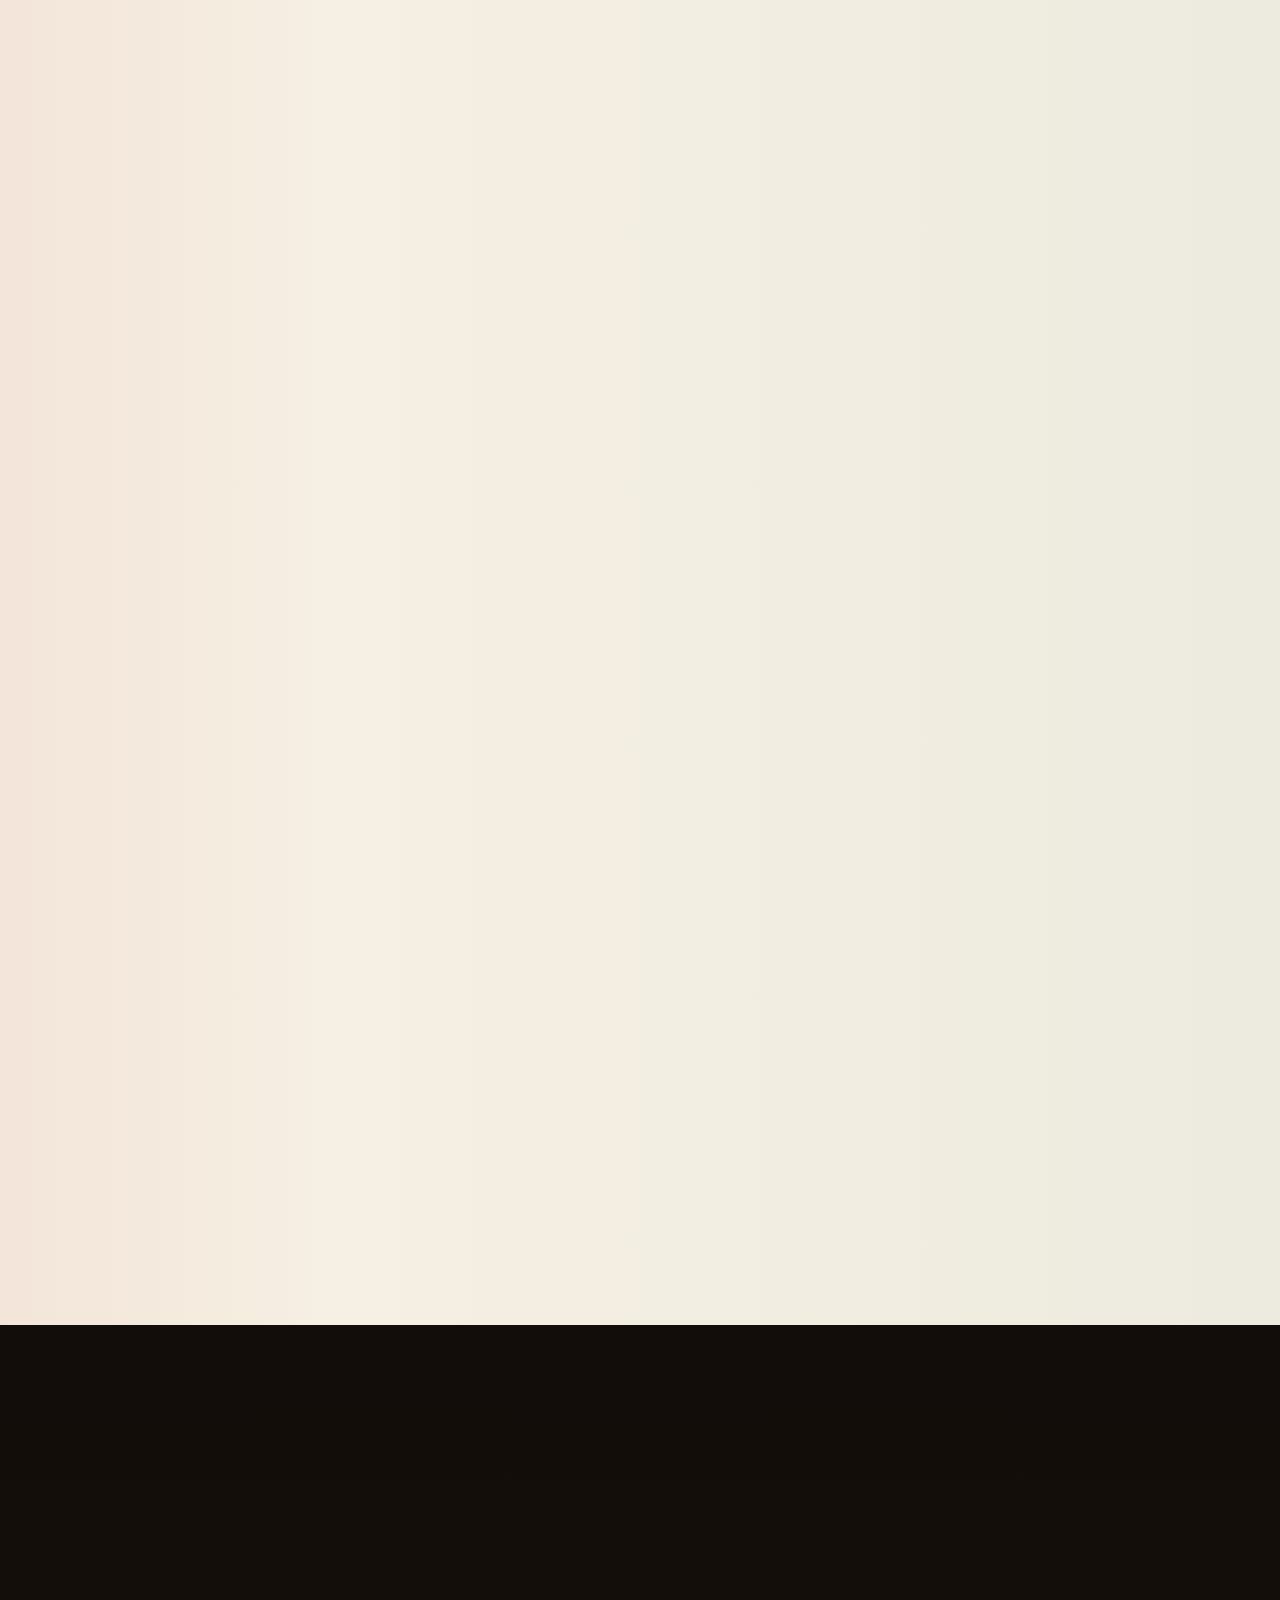
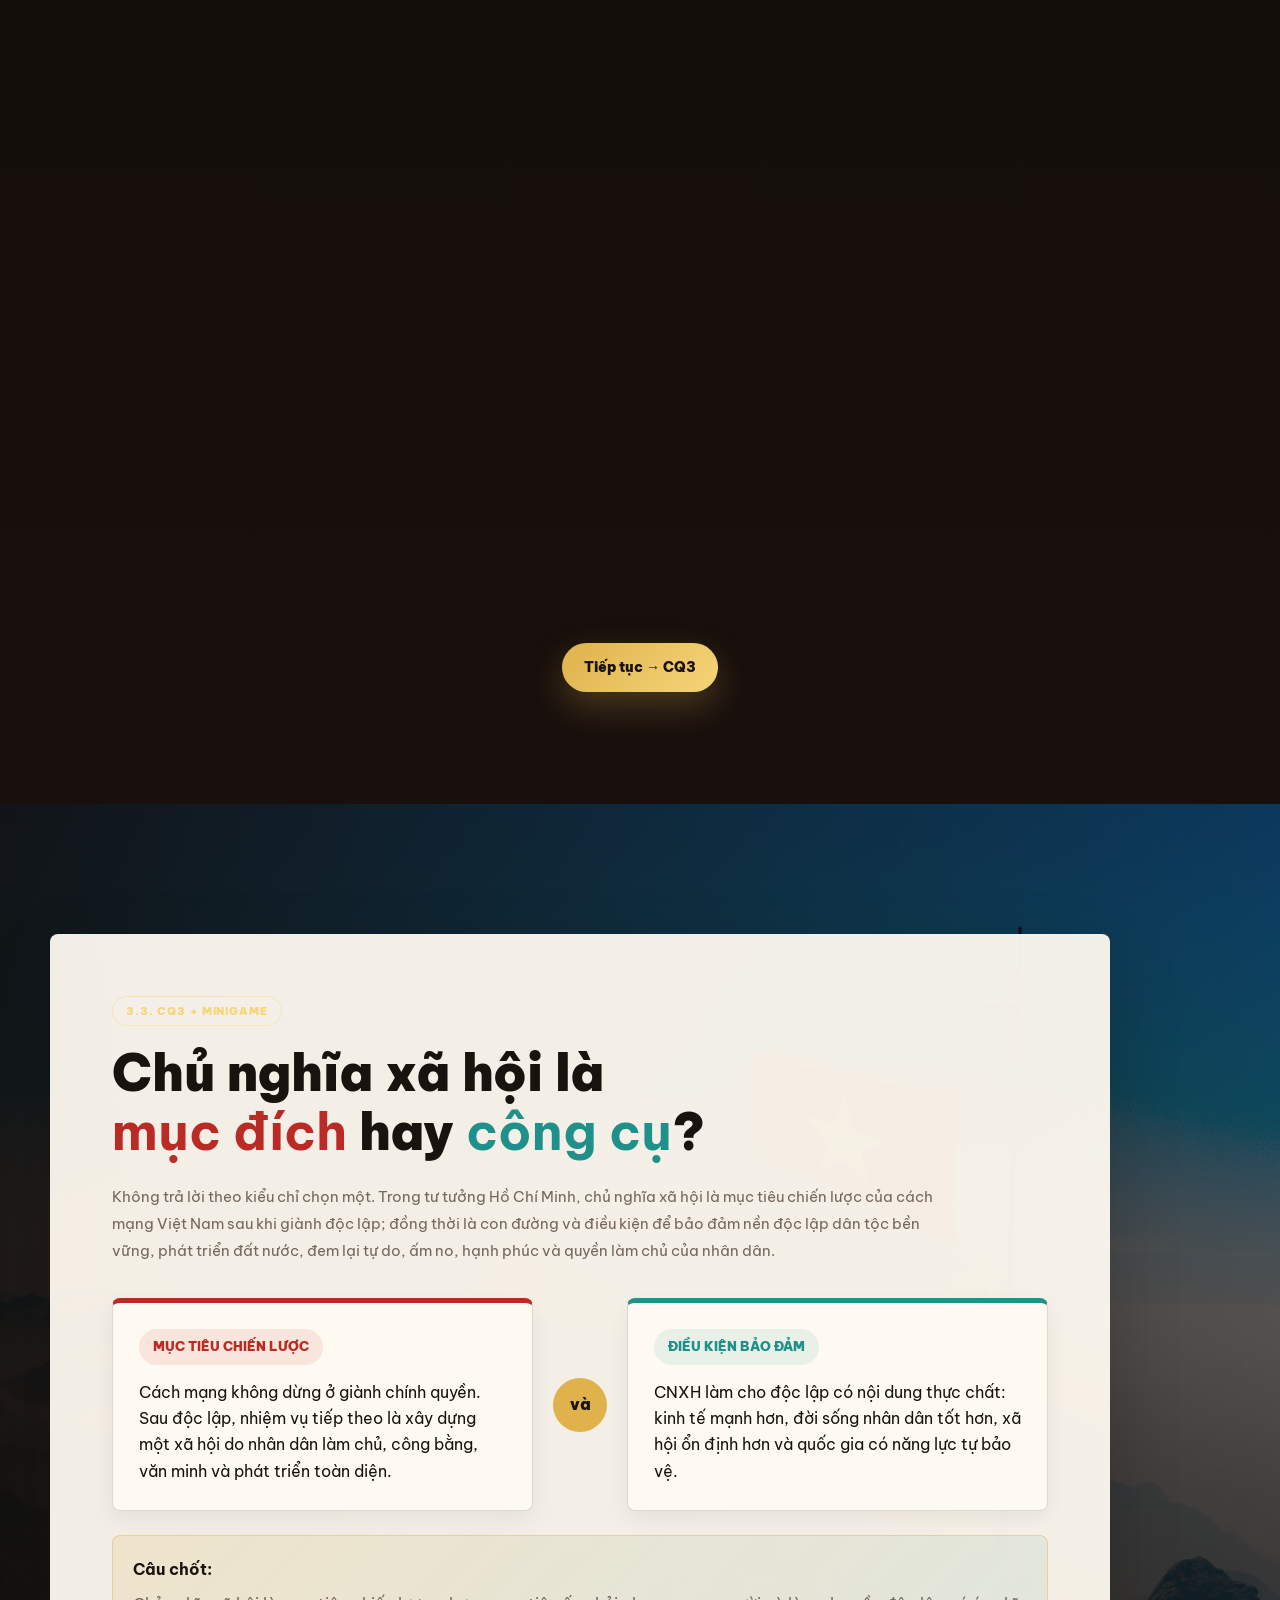
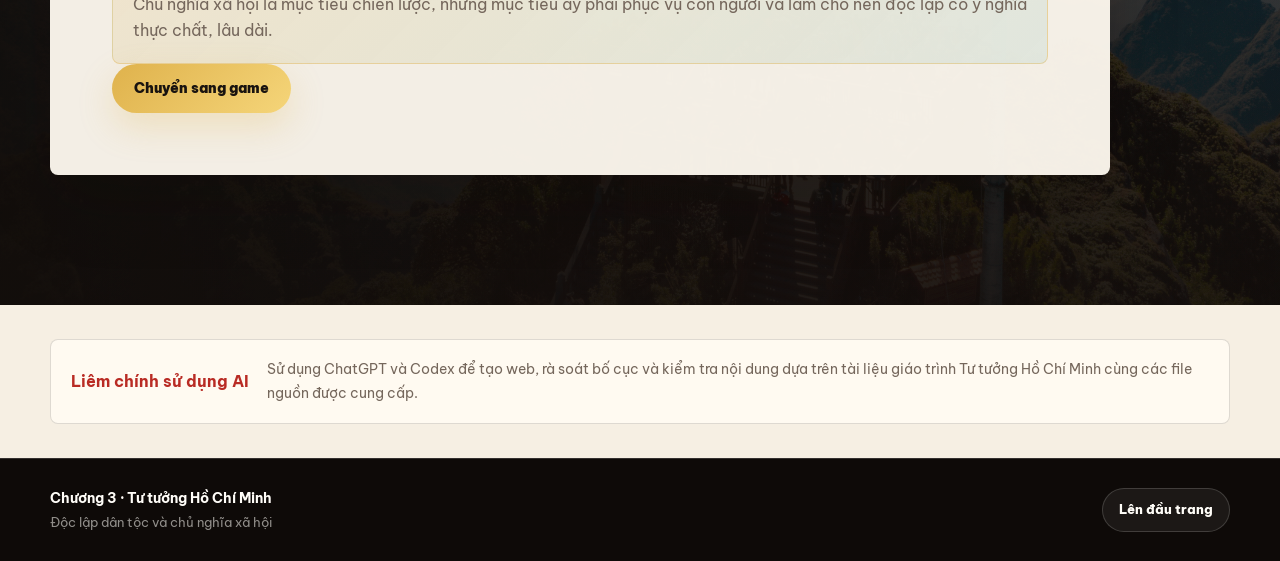
==== commit 443fd60d: "feat: replace brief-image2.png with brief-image2.jpg for improved image quality" ====
--- a/index.html
+++ b/index.html
@@ -157,7 +157,7 @@
             </div>
           </div>
           <figure class="sticky-visual">
-            <img src="img/brief-image2.png" alt="Quảng trường Ba Đình ngày 2-9-1945">
+            <img src="img/brief-image2.jpg" alt="Quảng trường Ba Đình ngày 2-9-1945">
             <figcaption>Tuyên ngôn Độc lập: tư tưởng độc lập dân tộc trở thành hiện thực nhà nước.</figcaption>
           </figure>
         </div>
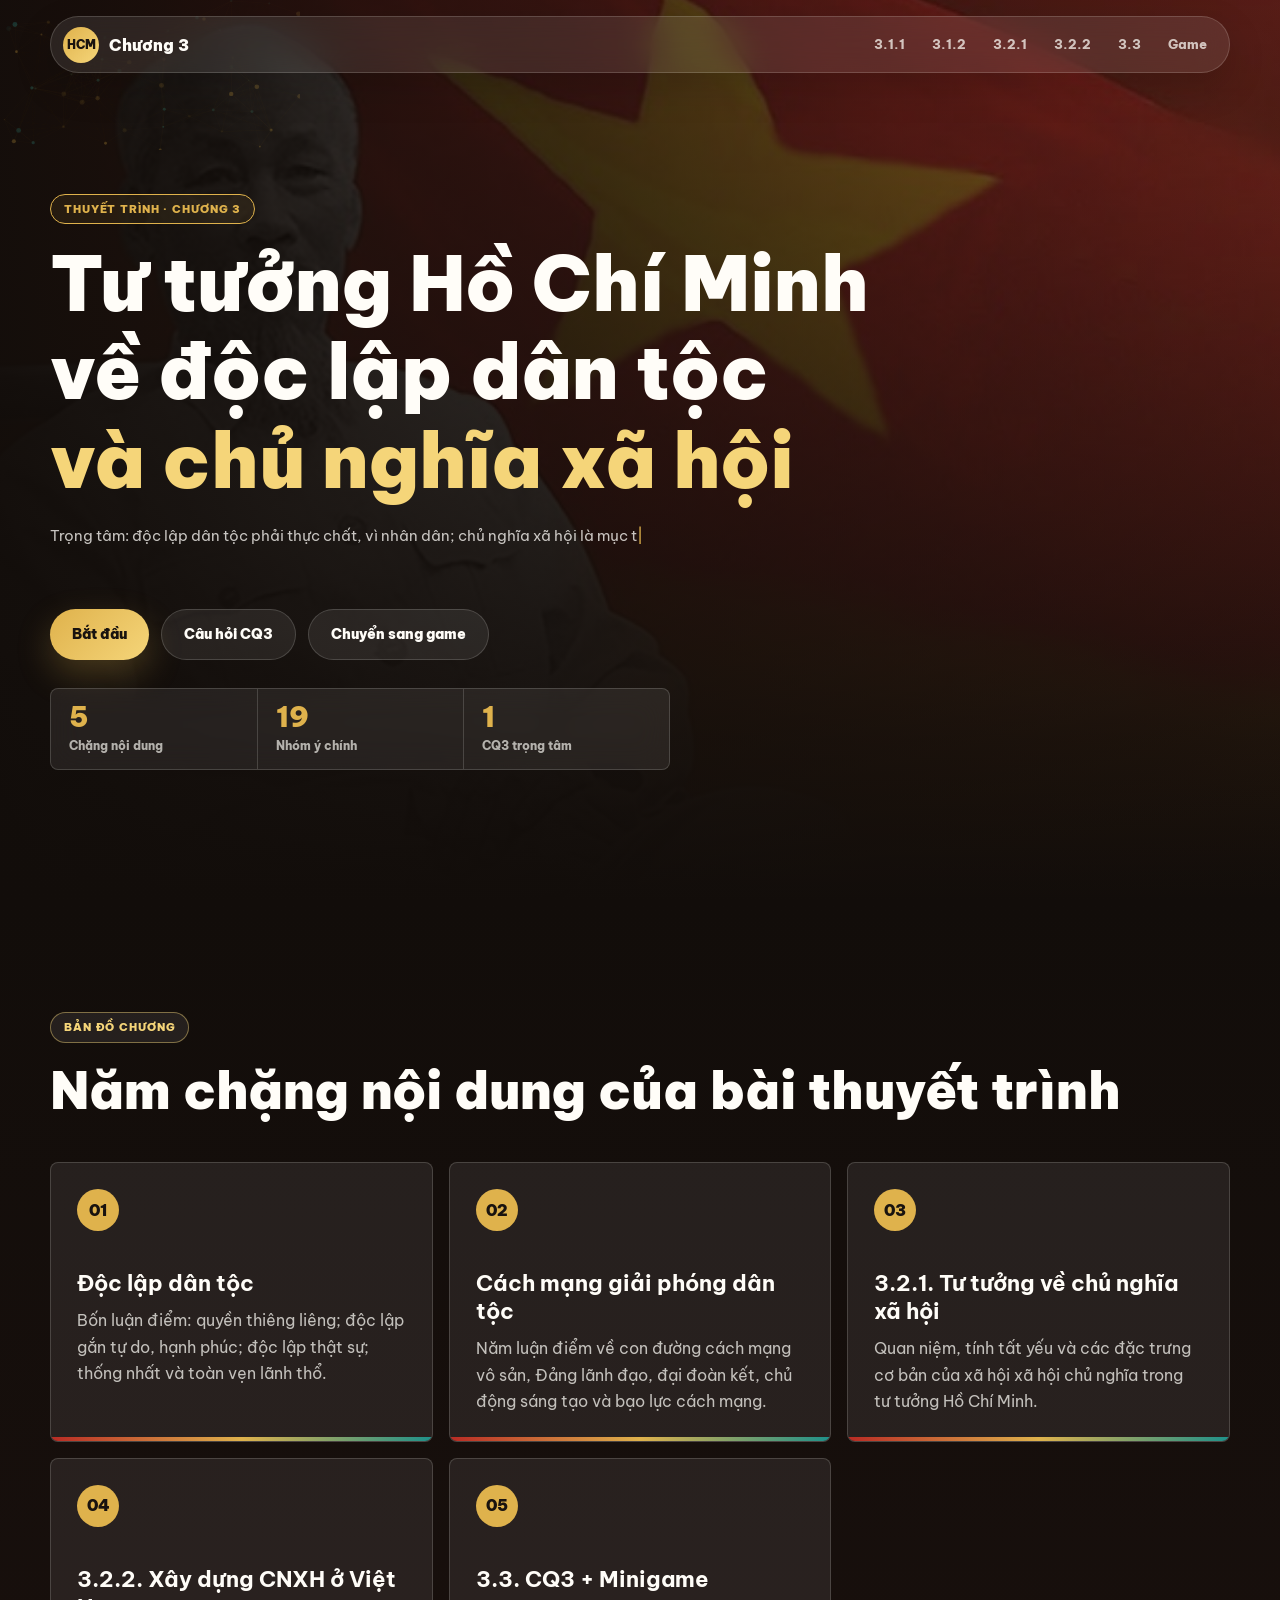
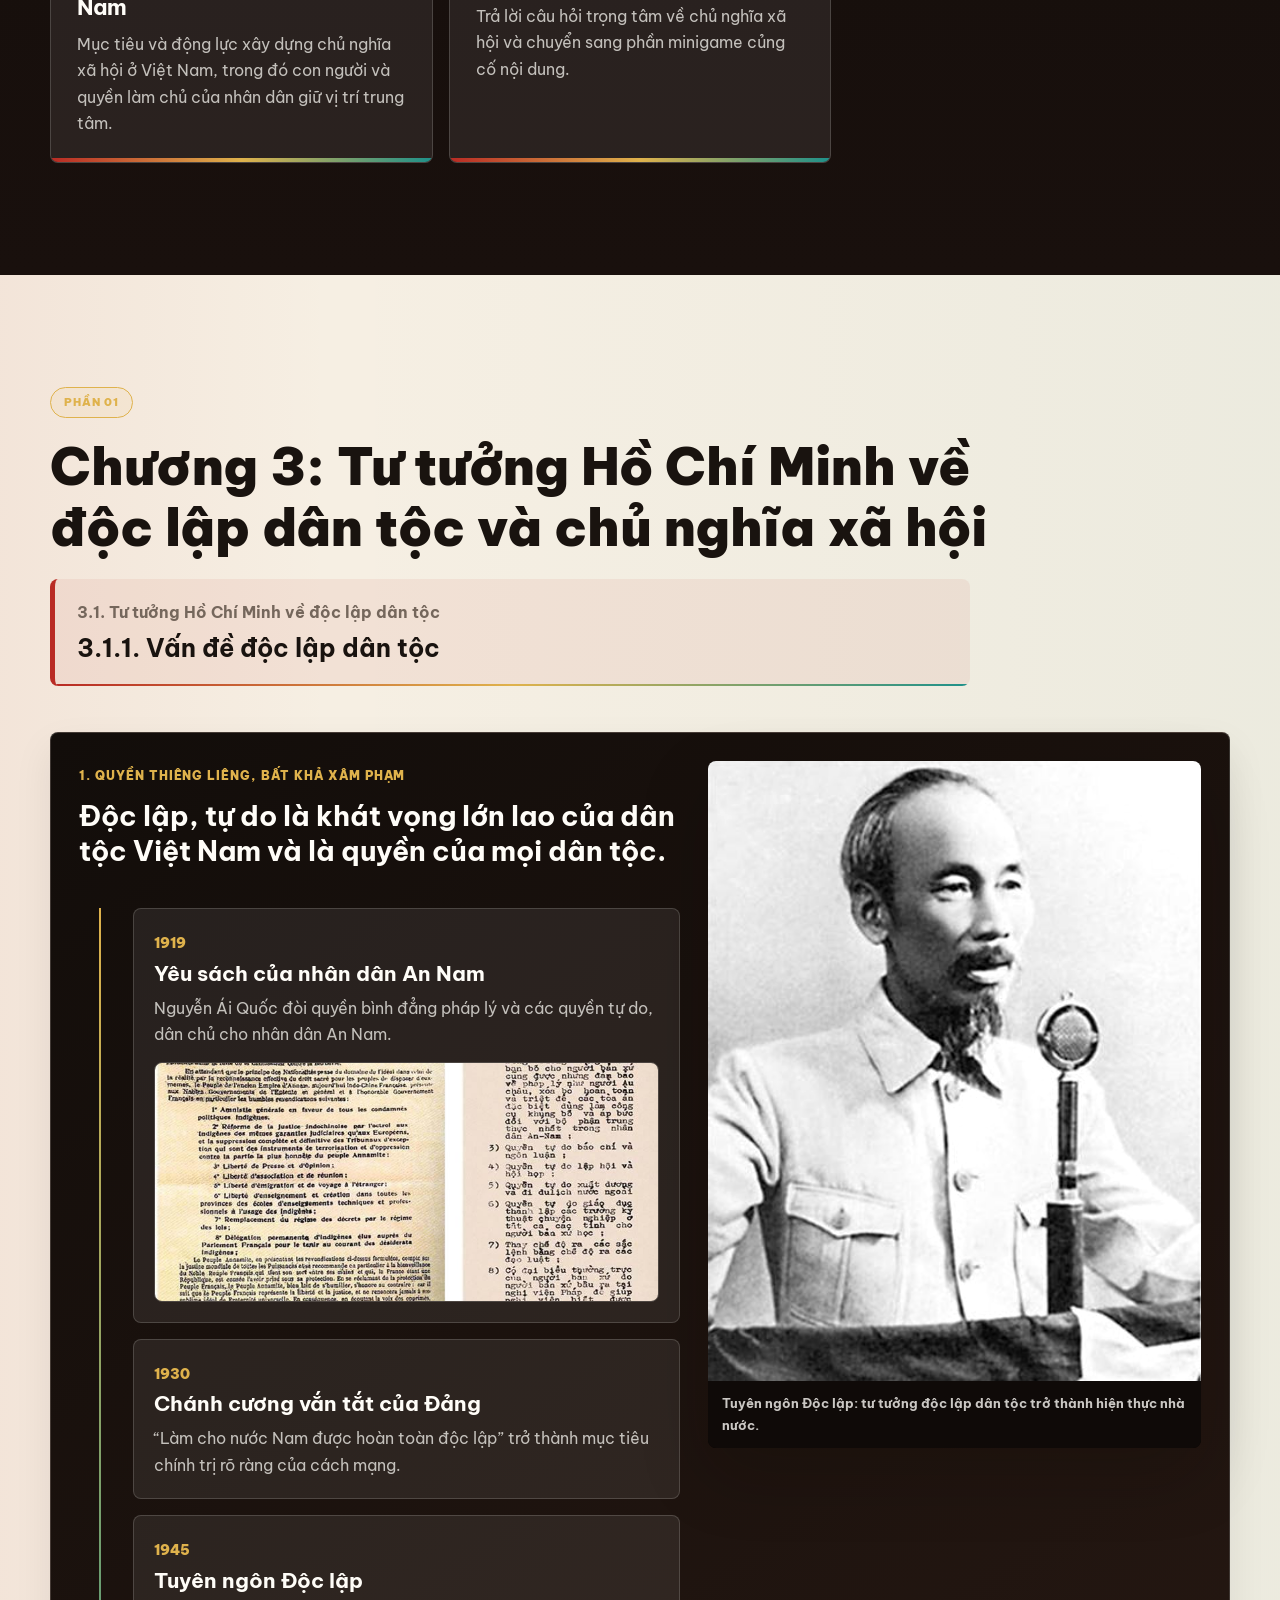
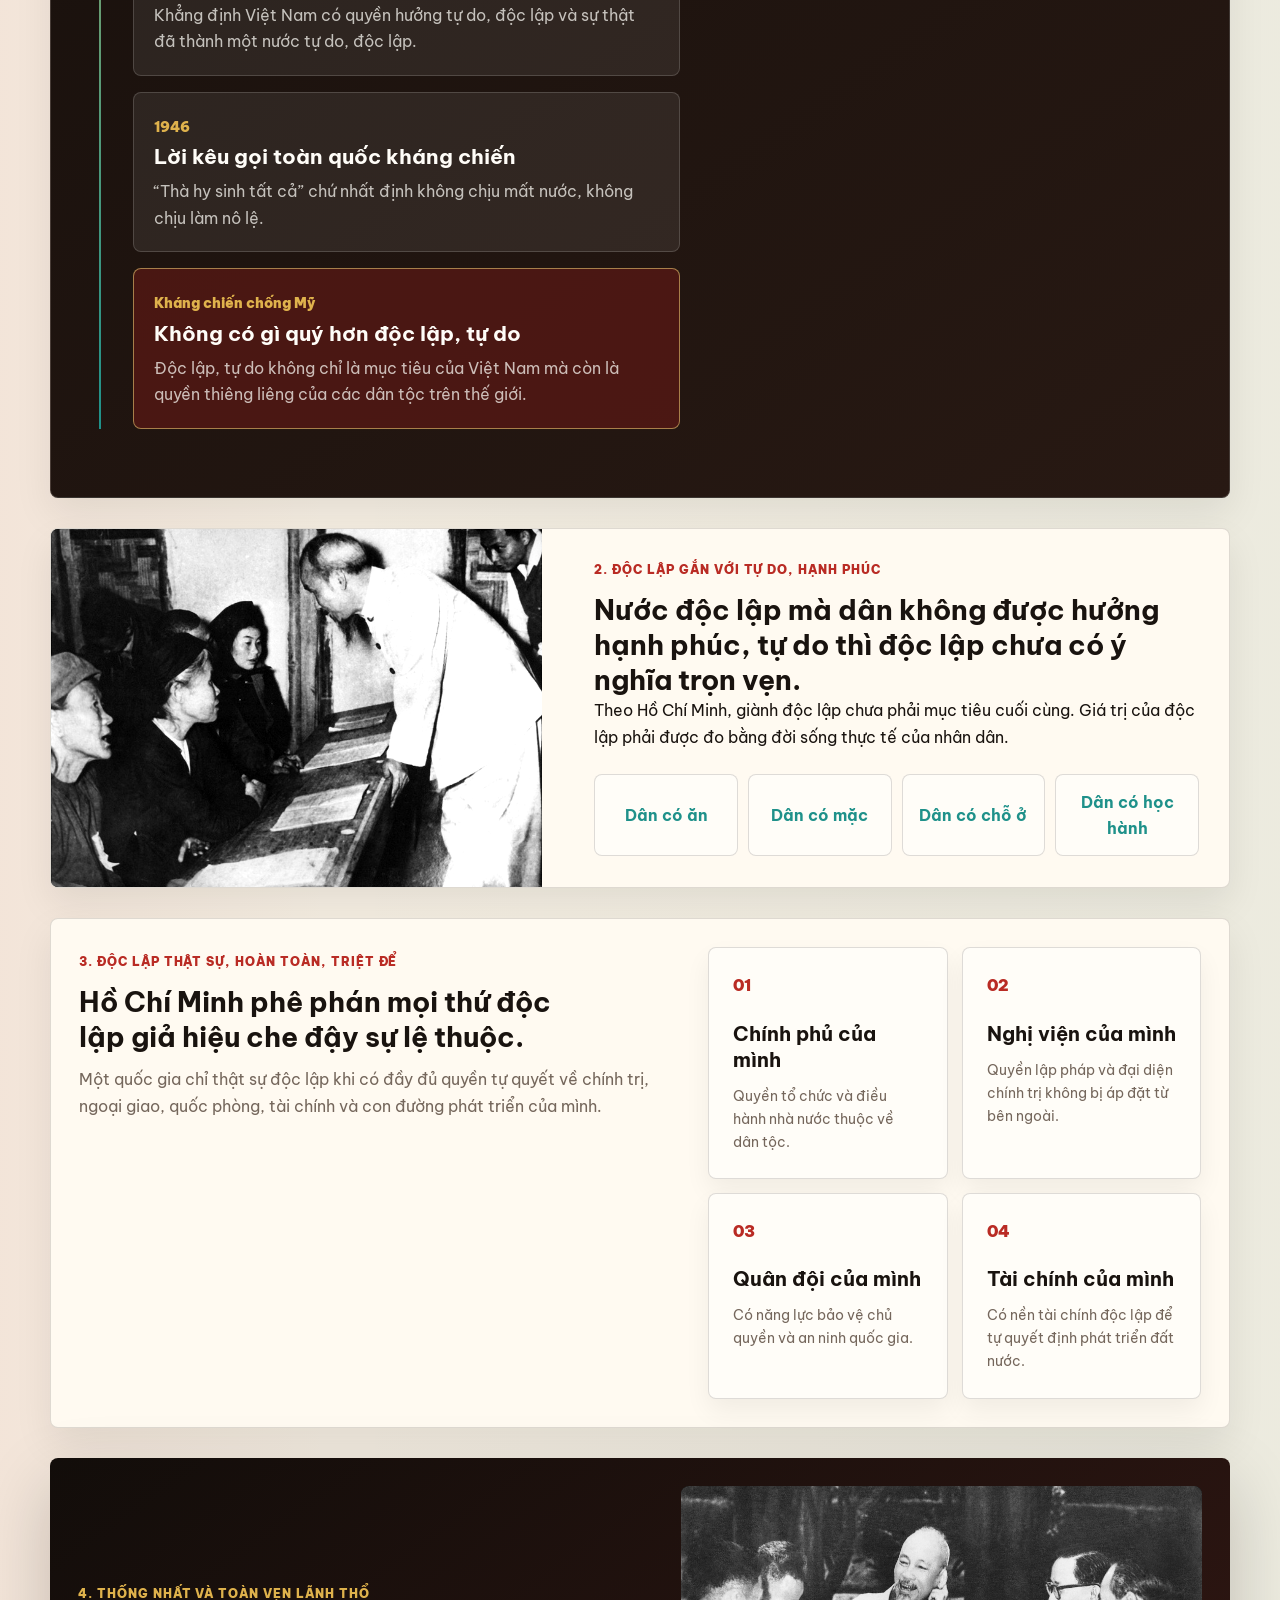
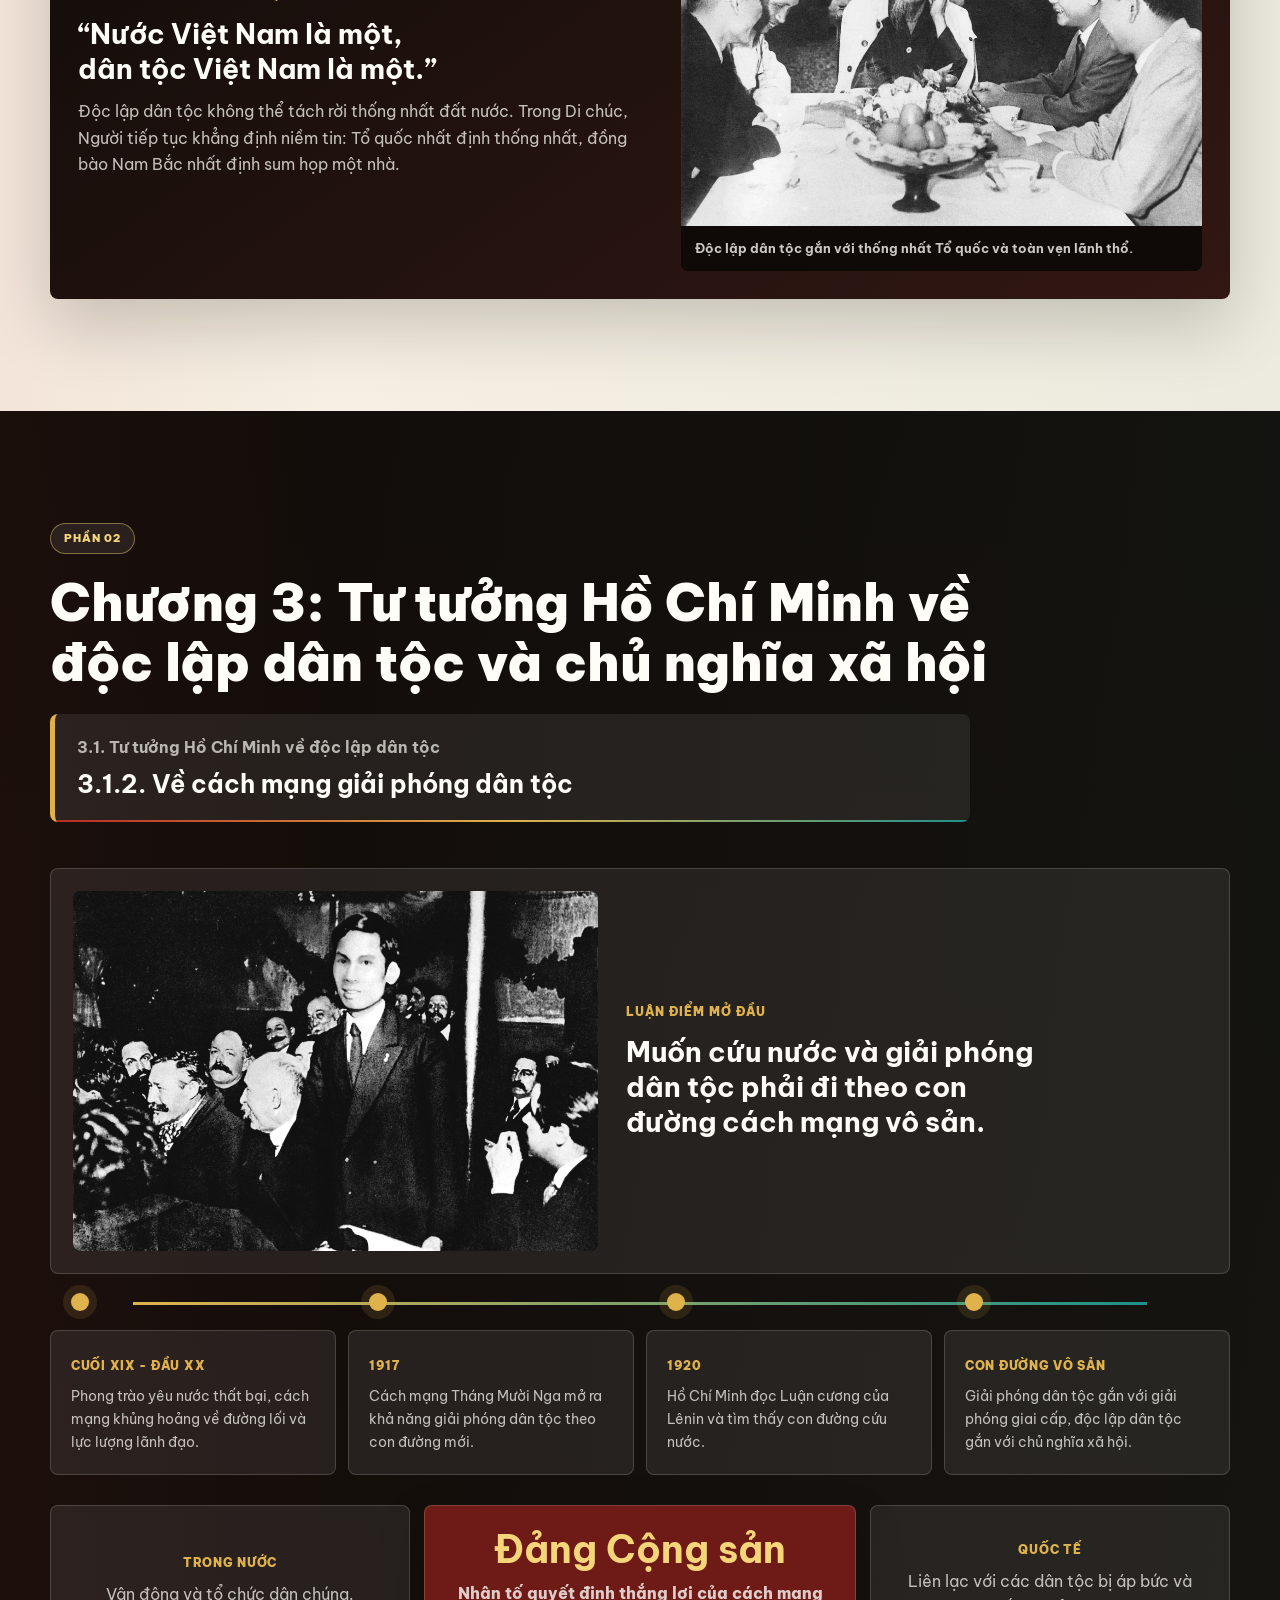
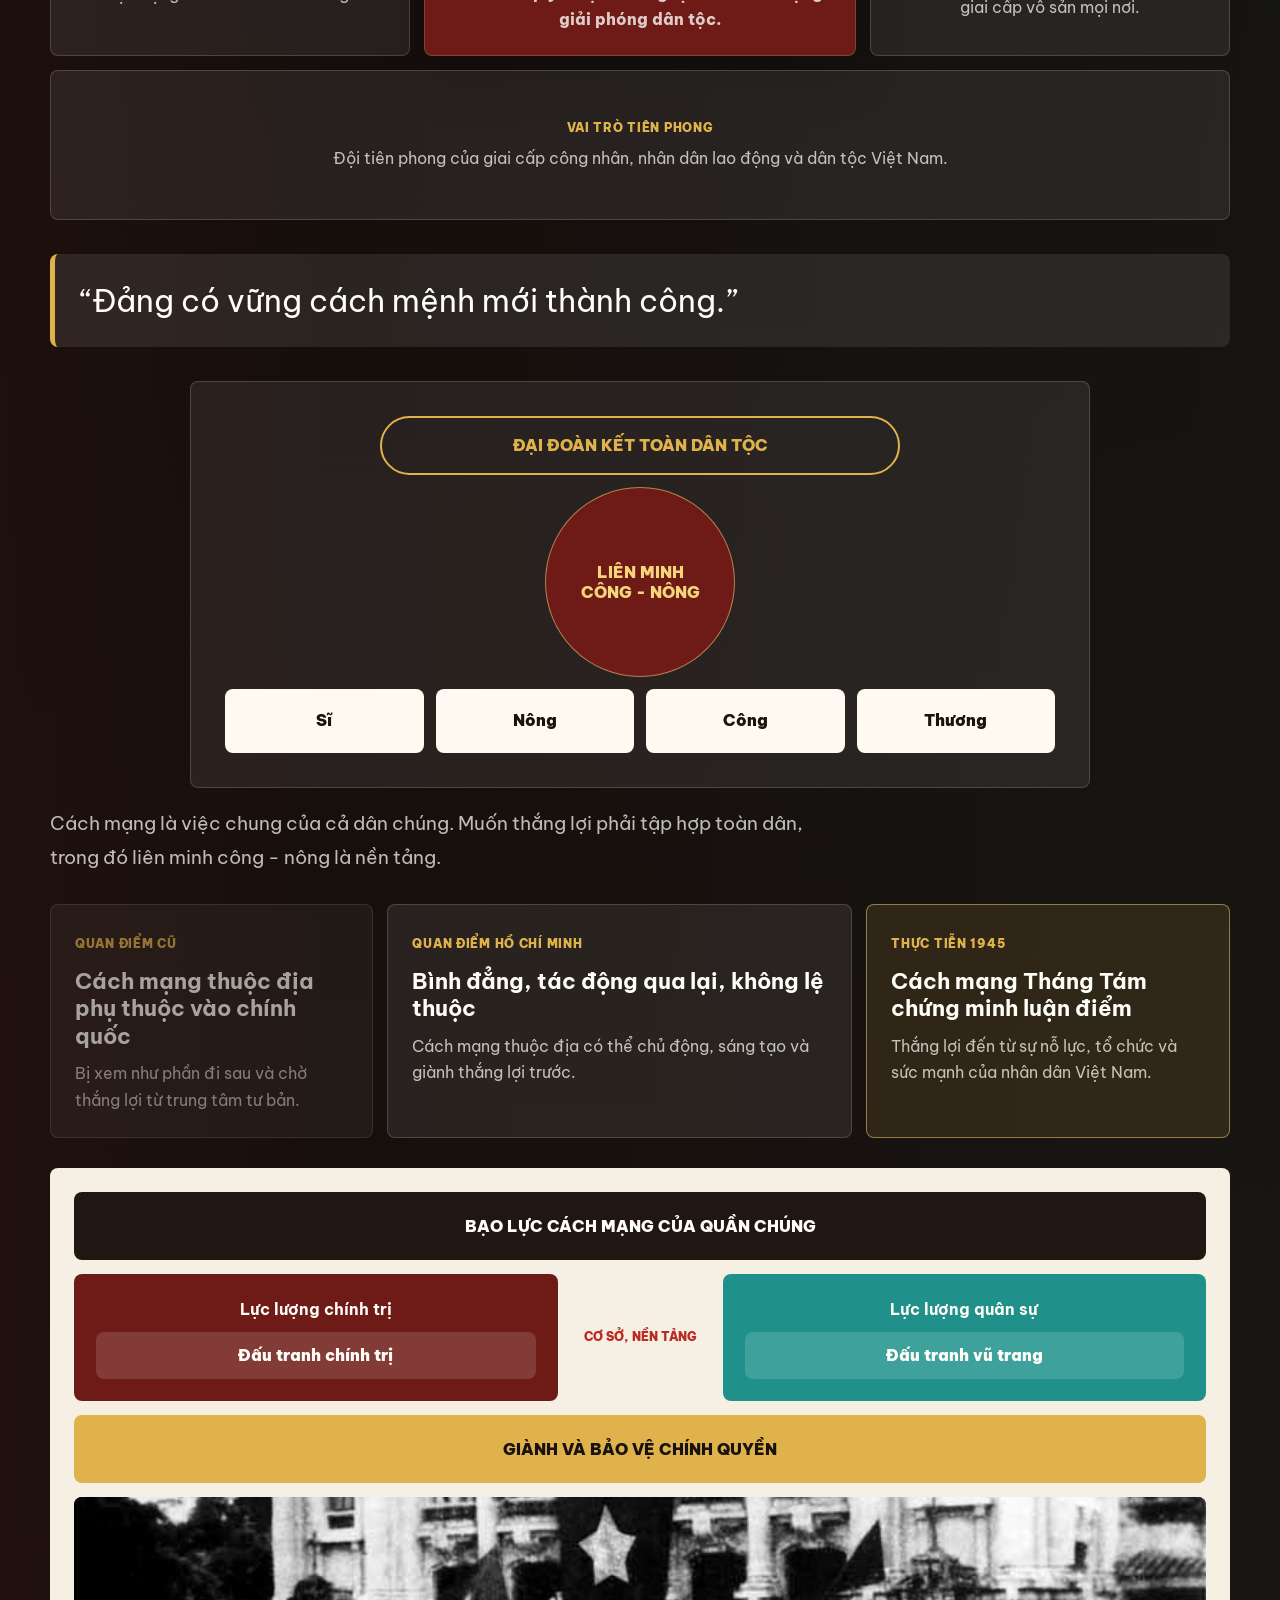
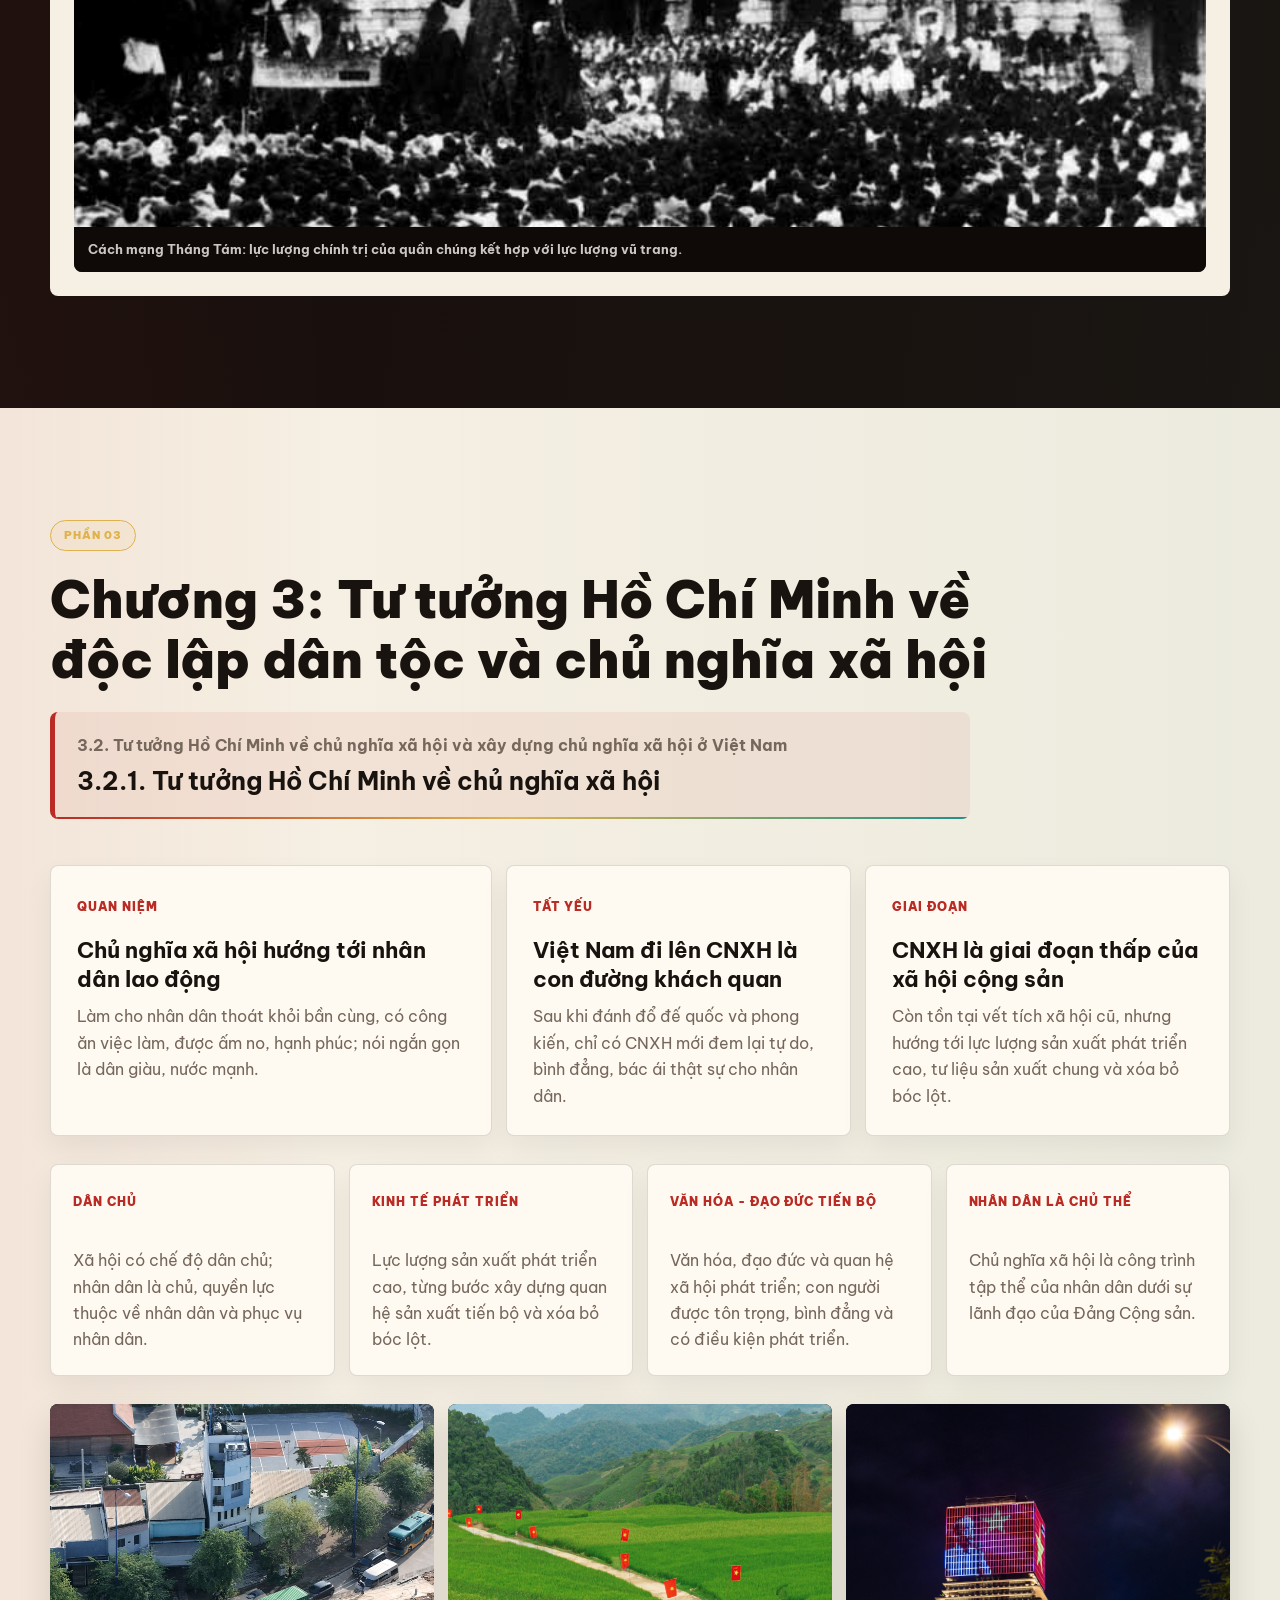
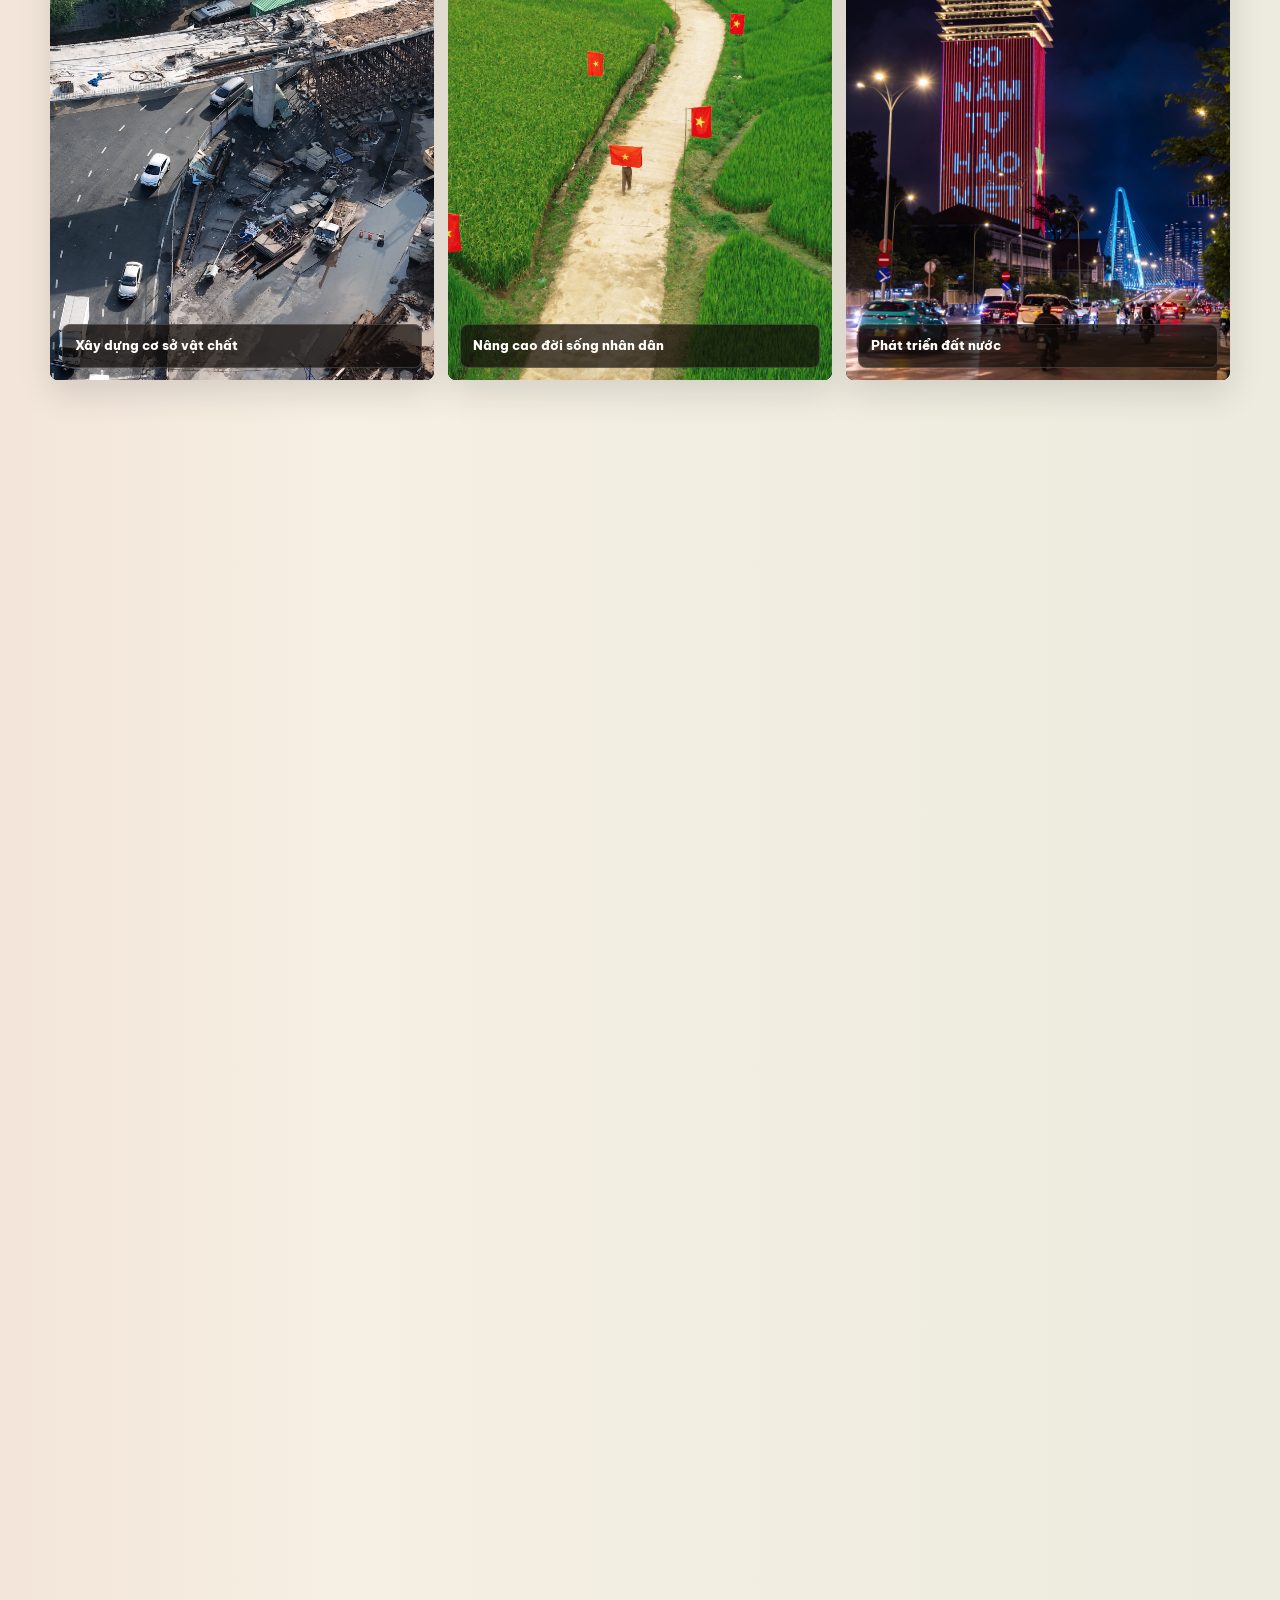
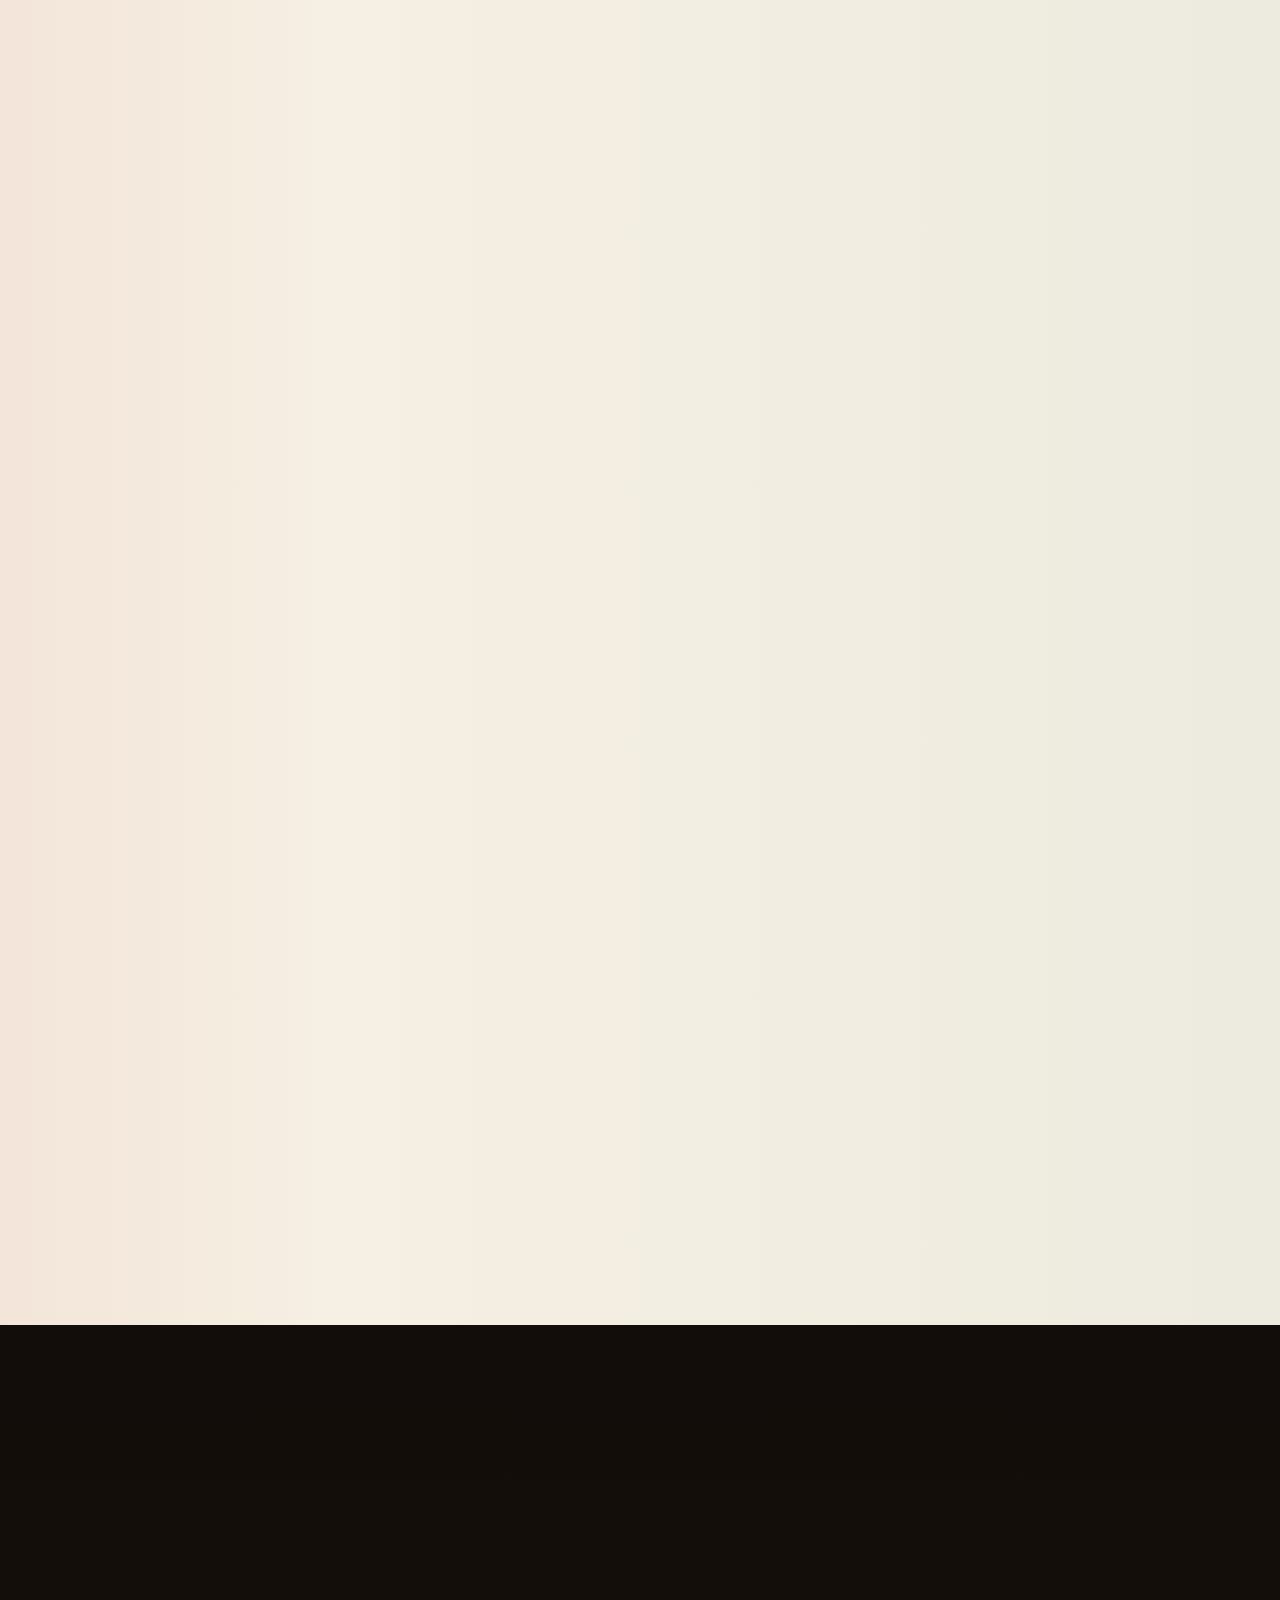
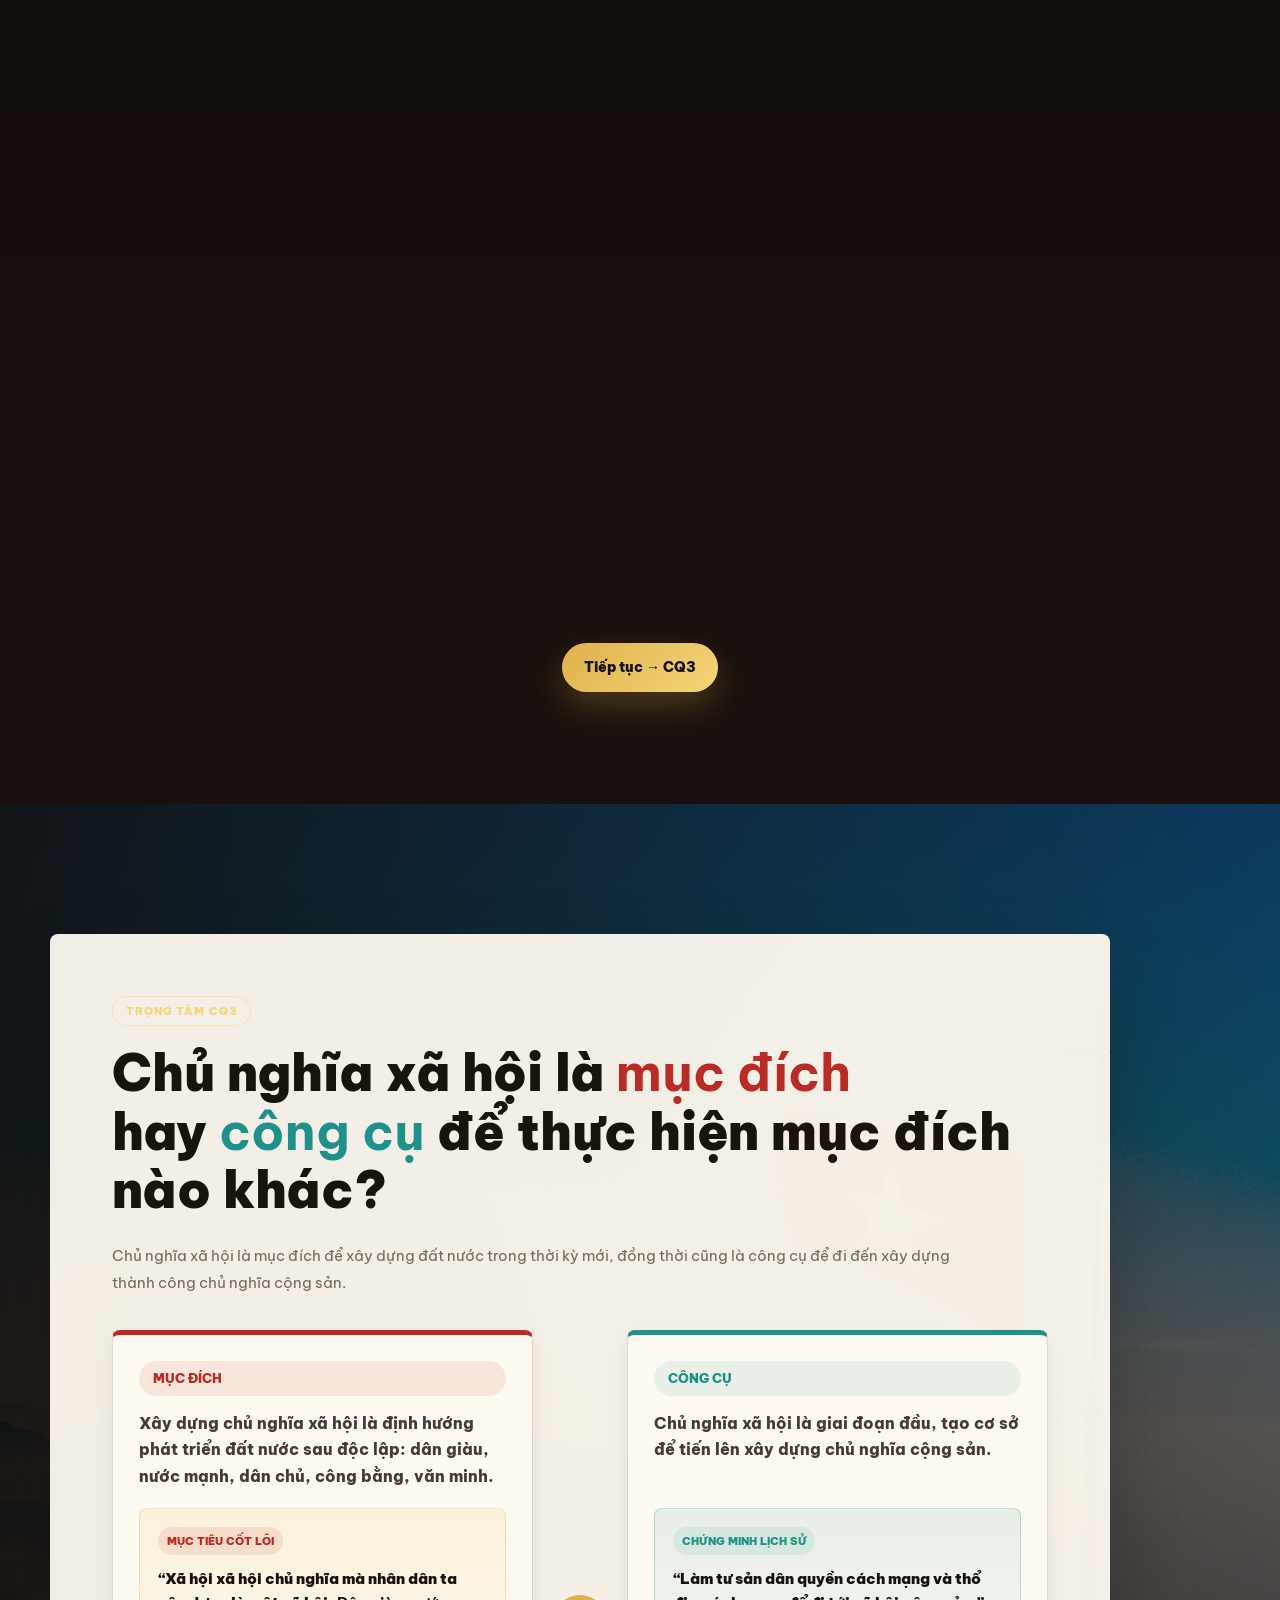
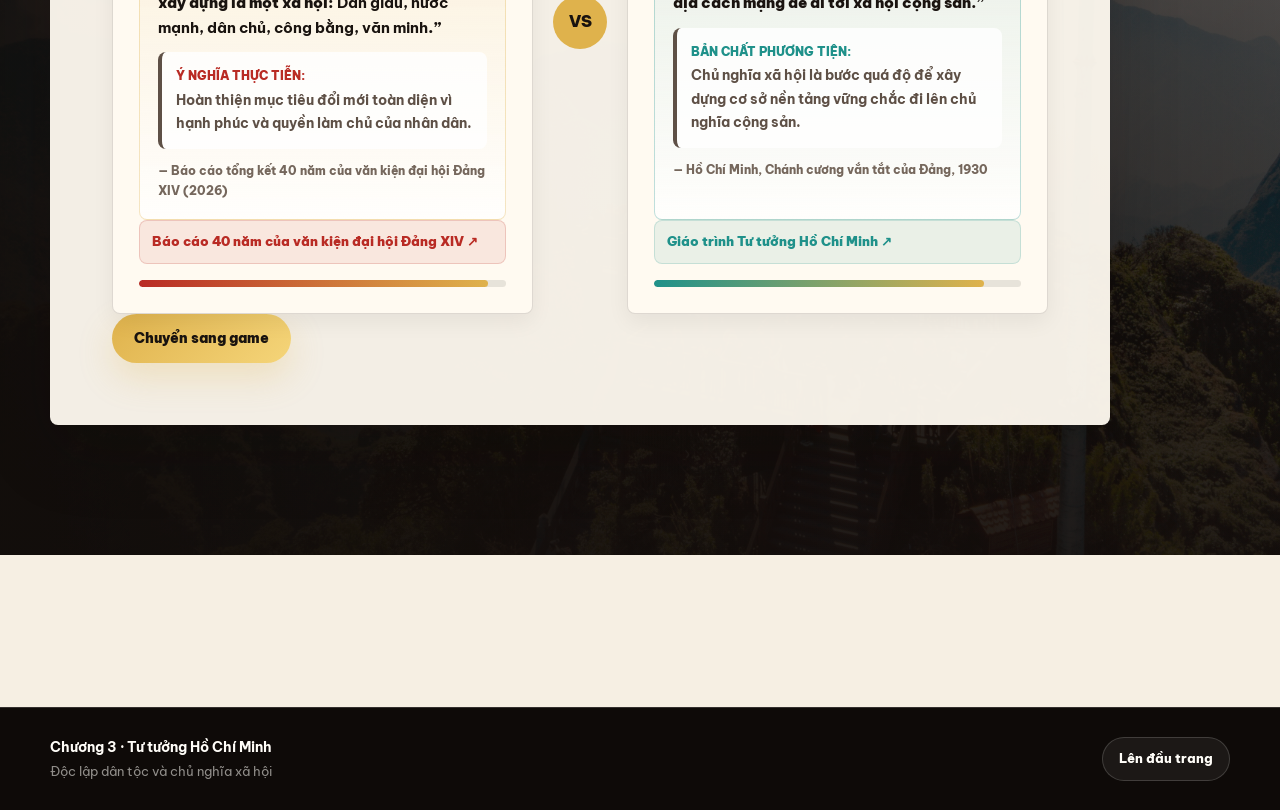
==== commit 46af6e65: "feat: enhance CQ3 section in index.html; improve content clarity and structure for better engagement" ====
--- a/index.html
+++ b/index.html
@@ -425,23 +425,35 @@
       <div class="cq3-overlay"></div>
       <div class="container">
         <div class="cq3-card anim">
-          <span class="label label--light">3.3. CQ3 + Minigame</span>
-          <h2 class="cq3-title">Chủ nghĩa xã hội là <strong class="hl-purpose">mục đích</strong> hay <strong class="hl-tool">công cụ</strong>?</h2>
-          <p class="cq3-answer">Không trả lời theo kiểu chỉ chọn một. Trong tư tưởng Hồ Chí Minh, chủ nghĩa xã hội là mục tiêu chiến lược của cách mạng Việt Nam sau khi giành độc lập; đồng thời là con đường và điều kiện để bảo đảm nền độc lập dân tộc bền vững, phát triển đất nước, đem lại tự do, ấm no, hạnh phúc và quyền làm chủ của nhân dân.</p>
+          <span class="label label--light">Trọng tâm CQ3</span>
+          <h2 class="cq3-title">Chủ nghĩa xã hội là <strong class="hl-purpose">mục đích</strong><br>hay <strong class="hl-tool">công cụ</strong> để thực hiện mục đích nào khác?</h2>
+          <p class="cq3-answer">Chủ nghĩa xã hội là mục đích để xây dựng đất nước trong thời kỳ mới, đồng thời cũng là công cụ để đi đến xây dựng thành công chủ nghĩa cộng sản.</p>
           <div class="compare-wrap">
             <article class="compare-col compare-left">
-              <div class="compare-badge">Mục tiêu chiến lược</div>
-              <p>Cách mạng không dừng ở giành chính quyền. Sau độc lập, nhiệm vụ tiếp theo là xây dựng một xã hội do nhân dân làm chủ, công bằng, văn minh và phát triển toàn diện.</p>
+              <div class="compare-badge">Mục đích</div>
+              <p class="compare-lead">Xây dựng chủ nghĩa xã hội là định hướng phát triển đất nước sau độc lập: dân giàu, nước mạnh, dân chủ, công bằng, văn minh.</p>
+              <div class="compare-evidence">
+                <span class="evidence-tag">Mục tiêu cốt lõi</span>
+                <p class="evidence-quote">“Xã hội xã hội chủ nghĩa mà nhân dân ta xây dựng là một xã hội: <strong>Dân giàu, nước mạnh, dân chủ, công bằng, văn minh</strong>.”</p>
+                <div class="evidence-highlight"><span>Ý nghĩa thực tiễn:</span> Hoàn thiện mục tiêu đổi mới toàn diện vì hạnh phúc và quyền làm chủ của nhân dân.</div>
+                <span class="evidence-source">— Báo cáo tổng kết 40 năm của văn kiện đại hội Đảng XIV (2026)</span>
+              </div>
+              <a href="https://xdcs.cdnchinhphu.vn/446259493575335936/2026/2/6/bao-cao-tong-ket-40-nam-17703880527452025545925-1770393521372639383648.pdf#page=13" target="_blank" rel="noopener noreferrer" class="compare-doc-link">Báo cáo 40 năm của văn kiện đại hội Đảng XIV ↗</a>
+              <div class="compare-bar"><div class="compare-fill" data-width="95"></div></div>
             </article>
-            <div class="compare-divider"><div class="compare-vs">và</div></div>
+            <div class="compare-divider"><div class="compare-vs">VS</div></div>
             <article class="compare-col compare-right">
-              <div class="compare-badge">Điều kiện bảo đảm</div>
-              <p>CNXH làm cho độc lập có nội dung thực chất: kinh tế mạnh hơn, đời sống nhân dân tốt hơn, xã hội ổn định hơn và quốc gia có năng lực tự bảo vệ.</p>
+              <div class="compare-badge">Công cụ</div>
+              <p class="compare-lead">Chủ nghĩa xã hội là giai đoạn đầu, tạo cơ sở để tiến lên xây dựng chủ nghĩa cộng sản.</p>
+              <div class="compare-evidence">
+                <span class="evidence-tag">Chứng minh lịch sử</span>
+                <p class="evidence-quote">“Làm tư sản dân quyền cách mạng và thổ địa cách mạng để đi tới xã hội cộng sản.”</p>
+                <div class="evidence-highlight"><span>Bản chất phương tiện:</span> Chủ nghĩa xã hội là bước quá độ để xây dựng cơ sở nền tảng vững chắc đi lên chủ nghĩa cộng sản.</div>
+                <span class="evidence-source">— Hồ Chí Minh, Chánh cương vắn tắt của Đảng, 1930</span>
+              </div>
+              <a href="https://drive.google.com/file/d/1IcRiR-SGJ0s6omK8pE6TfDtzvVehSRyn/view?pli=1#page=65" target="_blank" rel="noopener noreferrer" class="compare-doc-link doc-link--teal">Giáo trình Tư tưởng Hồ Chí Minh ↗</a>
+              <div class="compare-bar"><div class="compare-fill" data-width="90"></div></div>
             </article>
-          </div>
-          <div class="answer-script">
-            <strong>Câu chốt:</strong>
-            <p>Chủ nghĩa xã hội là mục tiêu chiến lược, nhưng mục tiêu ấy phải phục vụ con người và làm cho nền độc lập có ý nghĩa thực chất, lâu dài.</p>
           </div>
           <div class="hero-ctas">
             <a href="luat-choi.html" class="cta cta-gold magnetic" data-strength="14">Chuyển sang game</a>
--- a/css/styles.css
+++ b/css/styles.css
@@ -399,16 +399,28 @@
 .hl-tool{color:var(--teal)}
 .cq3-answer{max-width:850px;margin-bottom:34px;color:var(--muted);font-size:var(--body);line-height:1.8}
 .compare-wrap{display:grid;grid-template-columns:1fr auto 1fr;gap:20px;align-items:stretch}
-.compare-col{position:relative;overflow:hidden;padding:26px;border-radius:var(--radius);background:var(--paper-2);border:1px solid var(--line);box-shadow:0 8px 22px rgba(0,0,0,.06);transition:transform .35s var(--ease),box-shadow .35s}
+.compare-col{position:relative;overflow:hidden;display:flex;flex-direction:column;min-height:580px;padding:26px;border-radius:var(--radius);background:var(--paper-2);border:1px solid var(--line);box-shadow:0 8px 22px rgba(0,0,0,.06);transition:transform .35s var(--ease),box-shadow .35s}
 .compare-left{border-top:5px solid var(--red)}
 .compare-right{border-top:5px solid var(--teal)}
 .compare-badge{display:inline-flex;margin-bottom:14px;padding:7px 14px;border-radius:var(--pill);background:rgba(185,43,36,.1);color:var(--red);font-size:13px;font-weight:900;text-transform:uppercase}
 .compare-right .compare-badge{background:rgba(31,145,138,.1);color:var(--teal)}
-.evidence-highlight{margin-top:16px;padding:14px;border-left:4px solid currentColor;border-radius:var(--radius);background:rgba(255,255,255,.8);font-size:14px;font-weight:700}
+.compare-lead{min-height:80px;color:#463b34;font-size:16px;font-weight:750;line-height:1.65}
+.compare-evidence{display:grid;align-content:start;gap:12px;flex:1;margin-top:18px;padding:18px;border-radius:var(--radius);background:linear-gradient(180deg,rgba(223,178,76,.13),rgba(255,255,255,.78));border:1px solid rgba(223,178,76,.32)}
+.compare-right .compare-evidence{background:linear-gradient(180deg,rgba(31,145,138,.1),rgba(255,255,255,.78));border-color:rgba(31,145,138,.28)}
+.evidence-tag{width:max-content;max-width:100%;padding:5px 9px;border-radius:var(--pill);background:rgba(185,43,36,.1);color:var(--red);font-size:11px;font-weight:900;text-transform:uppercase}
+.compare-right .evidence-tag{background:rgba(31,145,138,.1);color:var(--teal)}
+.evidence-quote{color:var(--ink);font-size:15px;font-weight:850;line-height:1.62}
+.evidence-highlight{padding:14px;border-left:4px solid currentColor;border-radius:var(--radius);background:rgba(255,255,255,.82);color:#5e5046;font-size:14px;font-weight:700}
+.evidence-highlight span{display:block;margin-bottom:3px;color:var(--red);font-size:12px;font-weight:900;text-transform:uppercase}
+.compare-right .evidence-highlight span{color:var(--teal)}
+.evidence-source{color:var(--muted);font-size:12px;font-weight:800}
+.compare-doc-link{display:flex;align-items:center;justify-content:space-between;gap:12px;min-height:44px;margin-top:auto;padding:10px 12px;border-radius:var(--radius);background:rgba(185,43,36,.09);border:1px solid rgba(185,43,36,.18);color:var(--red);font-size:13px;font-weight:900}
+.doc-link--teal{background:rgba(31,145,138,.09);border-color:rgba(31,145,138,.18);color:var(--teal)}
+.compare-bar{height:7px;margin-top:16px;border-radius:var(--pill);background:rgba(25,19,15,.1);overflow:hidden}
+.compare-fill{width:0;height:100%;border-radius:inherit;background:linear-gradient(90deg,var(--red),var(--gold));transition:width 1s var(--ease)}
+.compare-right .compare-fill{background:linear-gradient(90deg,var(--teal),var(--gold))}
 .compare-divider{display:grid;place-items:center}
 .compare-vs{display:grid;place-items:center;width:54px;height:54px;border-radius:50%;background:var(--gold);color:var(--ink);font-weight:900}
-.answer-script{margin-top:24px;padding:20px;border-radius:var(--radius);background:linear-gradient(135deg,rgba(223,178,76,.16),rgba(31,145,138,.09));border:1px solid rgba(223,178,76,.4)}
-.answer-script p{margin-top:8px;color:var(--muted)}
 
 .ai-integrity{padding-bottom:118px}
 .integrity-grid{grid-template-columns:repeat(3,1fr);margin-top:34px}
@@ -475,6 +487,8 @@
   .radial-core{padding:28px 20px}
   .radial-core blockquote{font-size:24px}
   .two-way,.compare-wrap{grid-template-columns:1fr}
+  .compare-col{min-height:auto}
+  .compare-lead{min-height:auto}
   .relation-arrow strong{font-size:54px}
   .game-banner{display:grid}
   .method-card--wide{grid-column:auto}
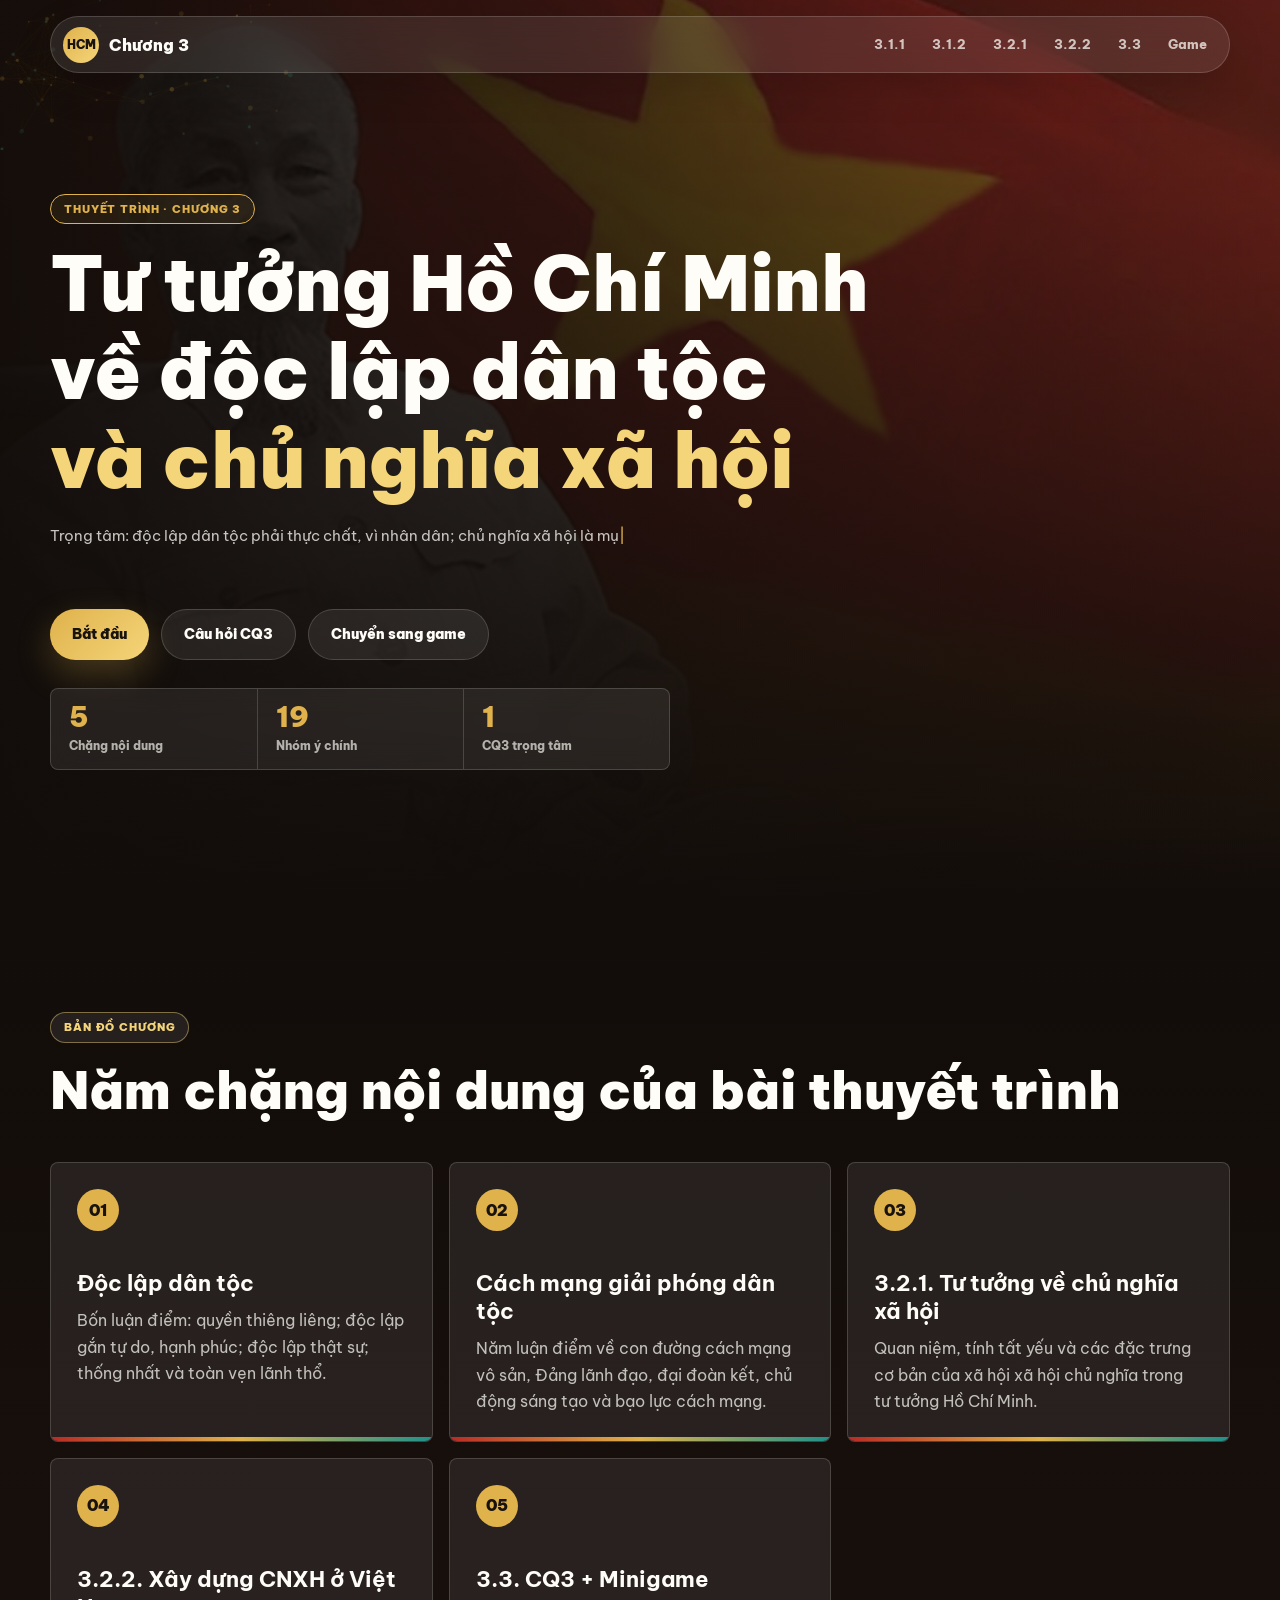
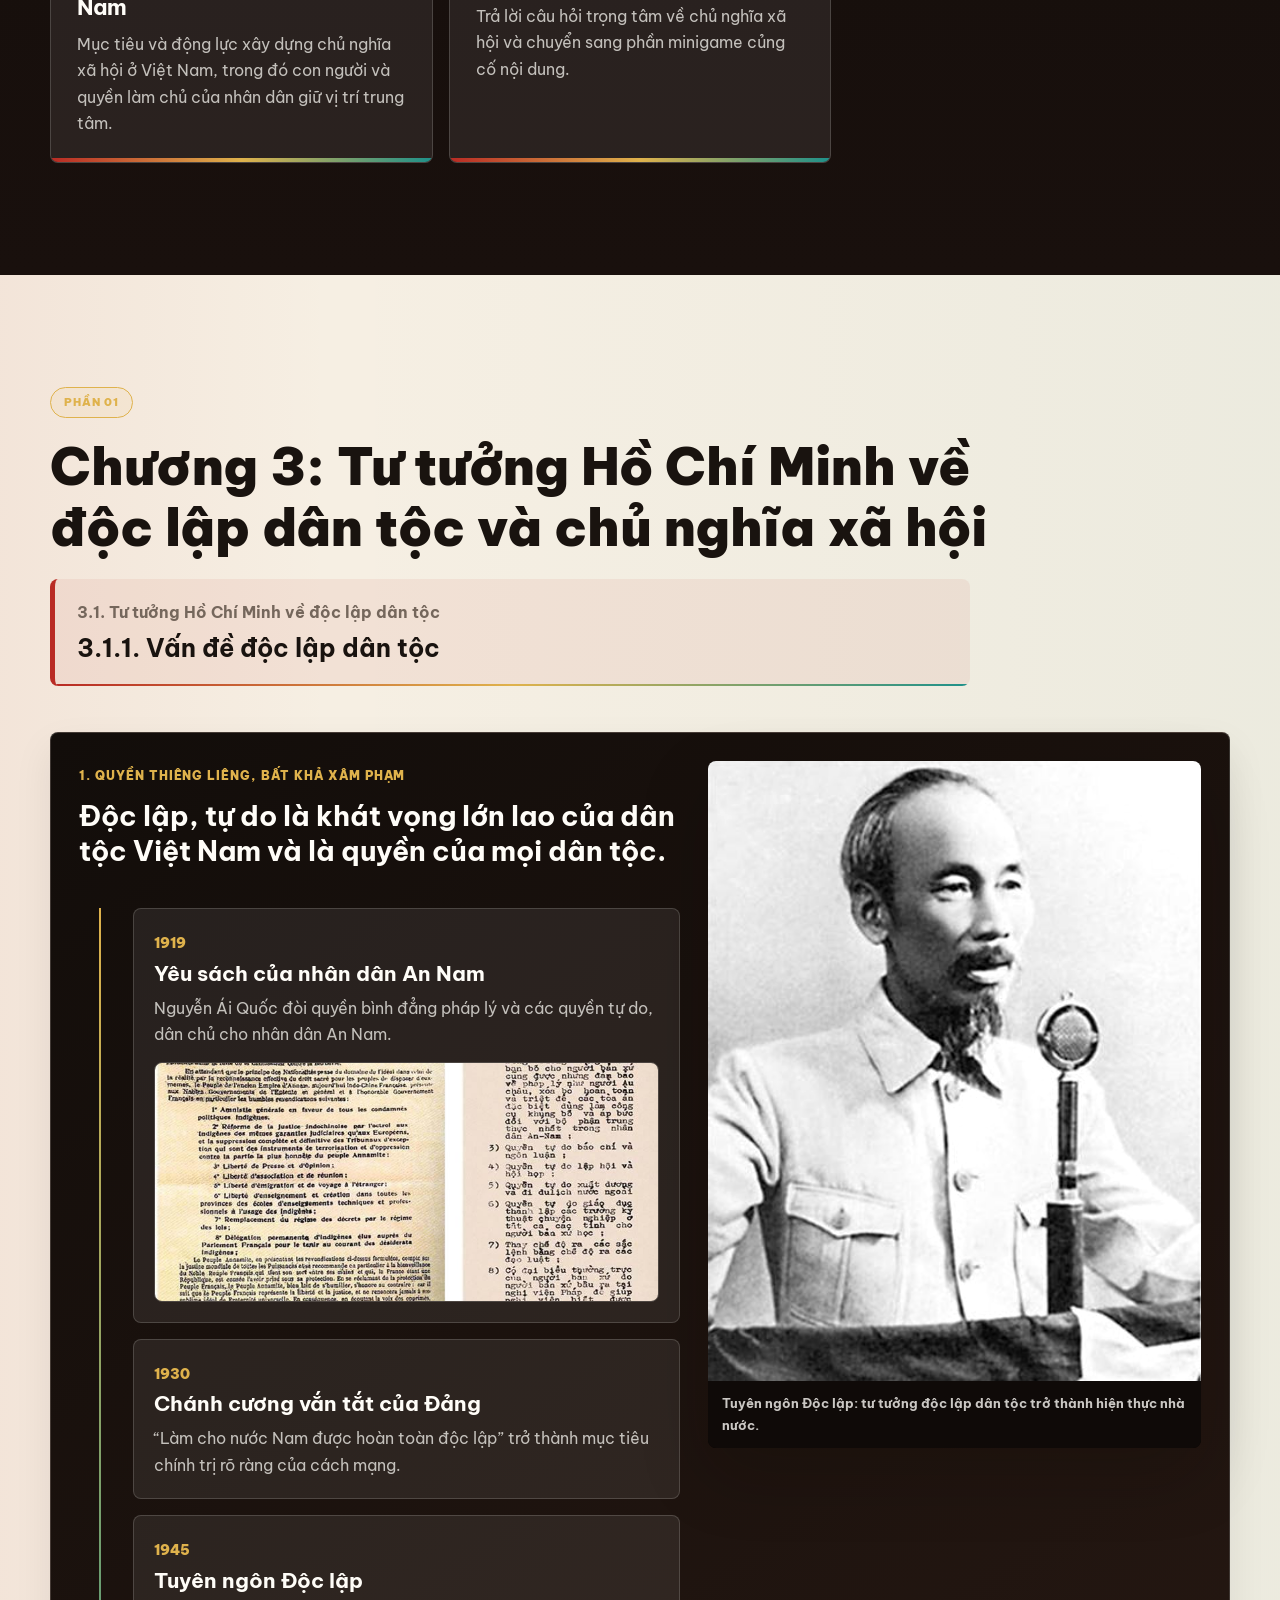
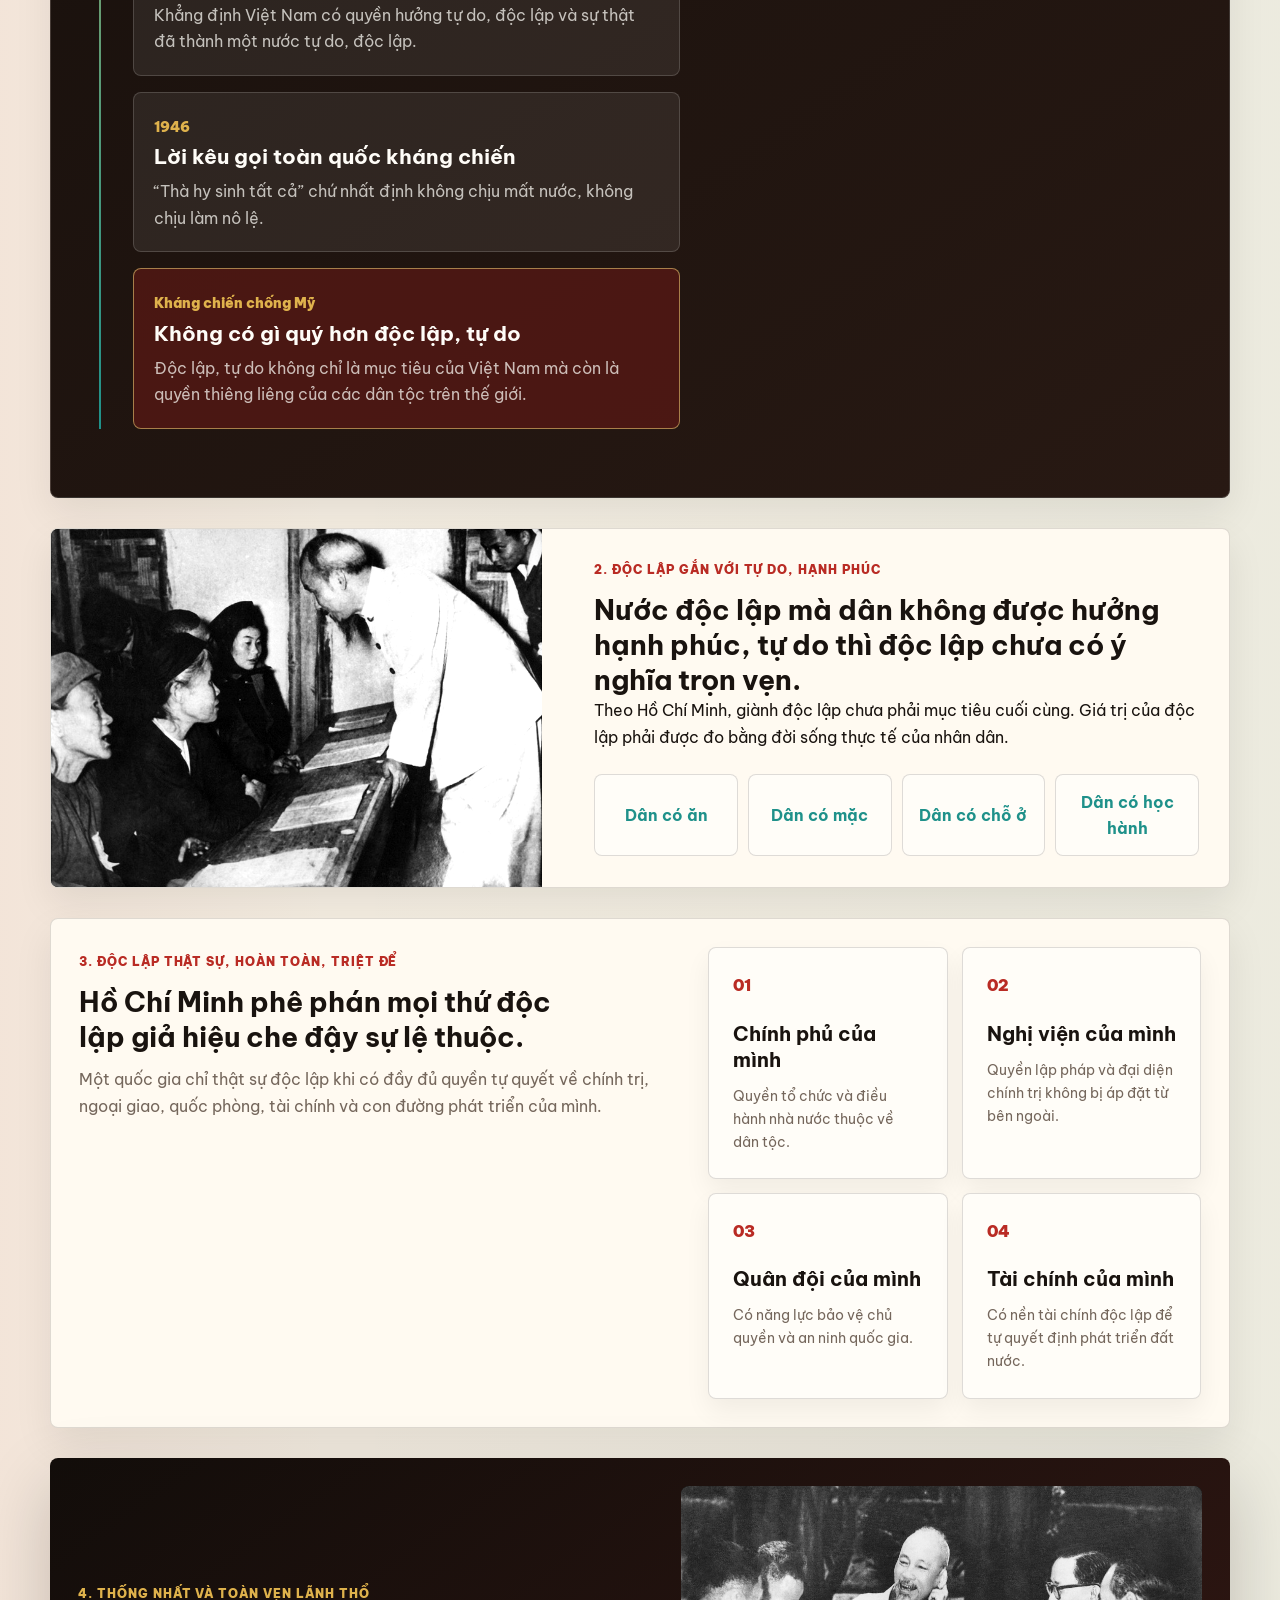
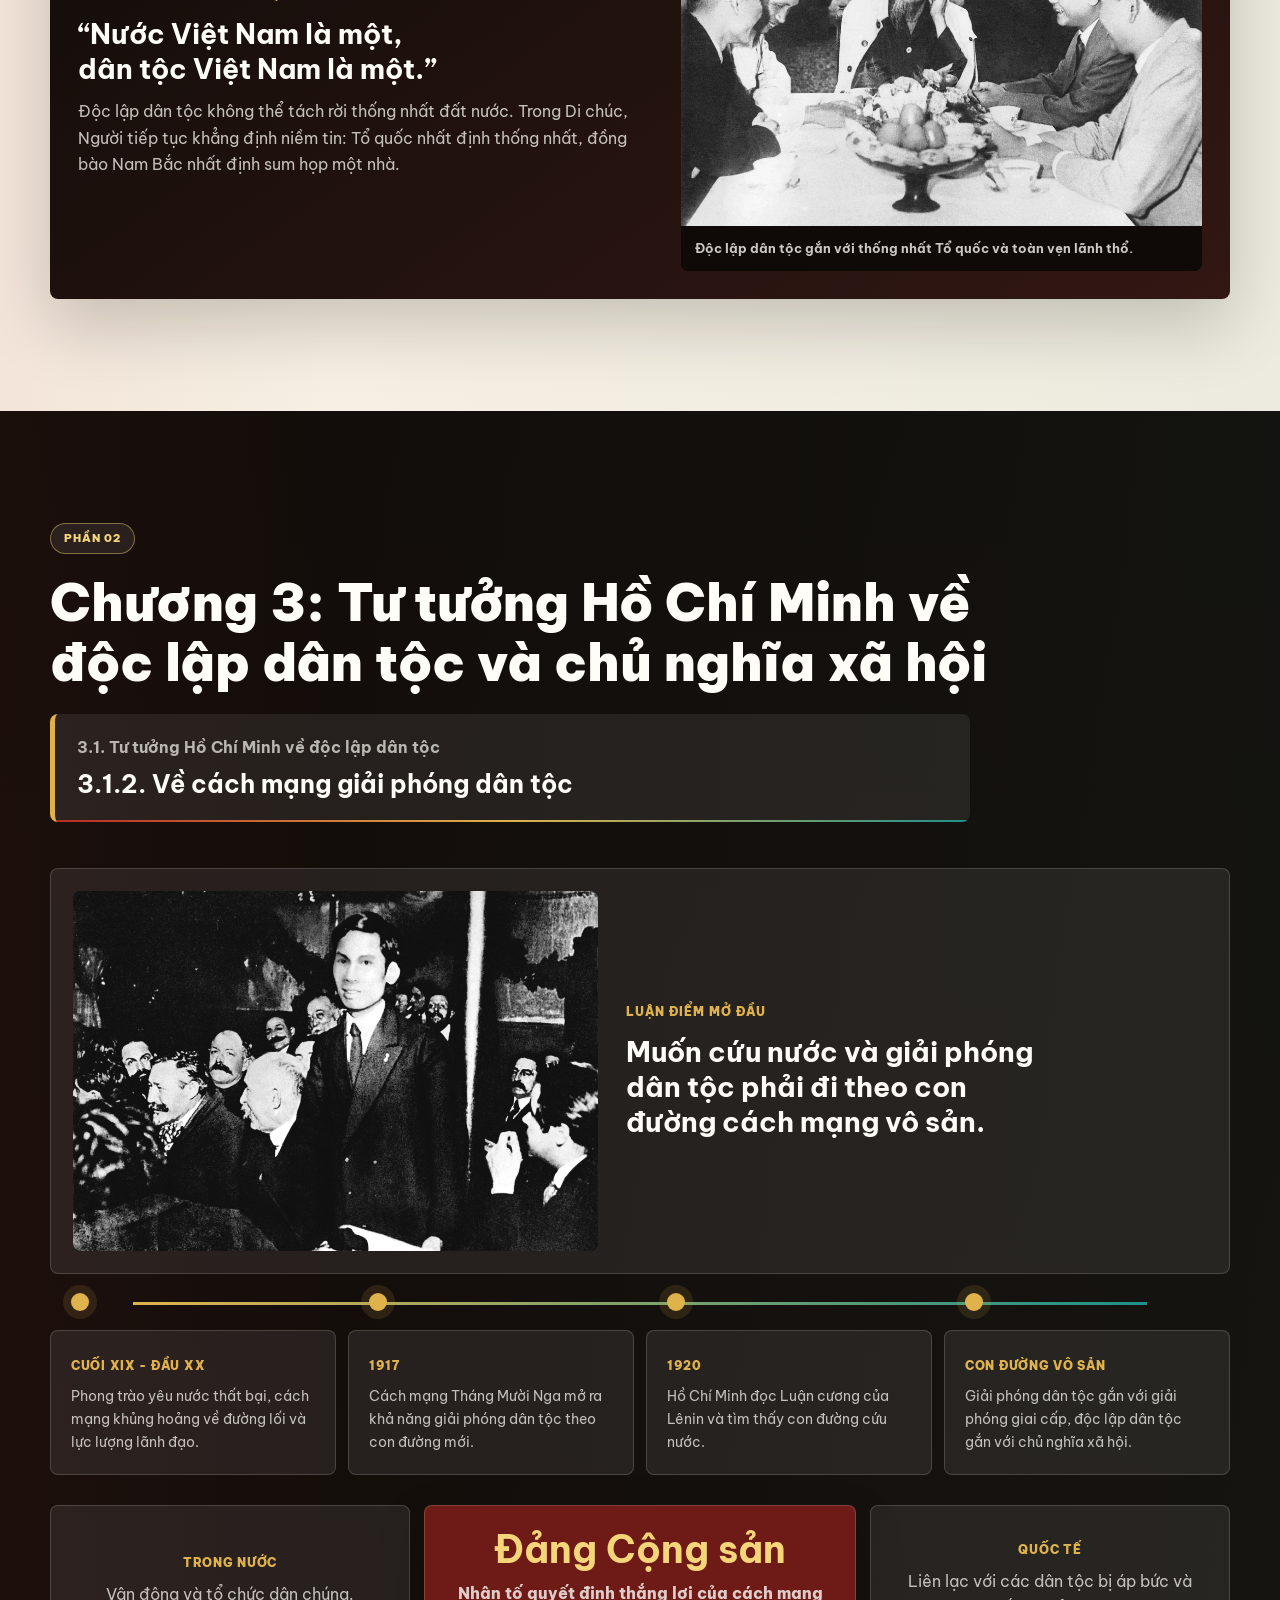
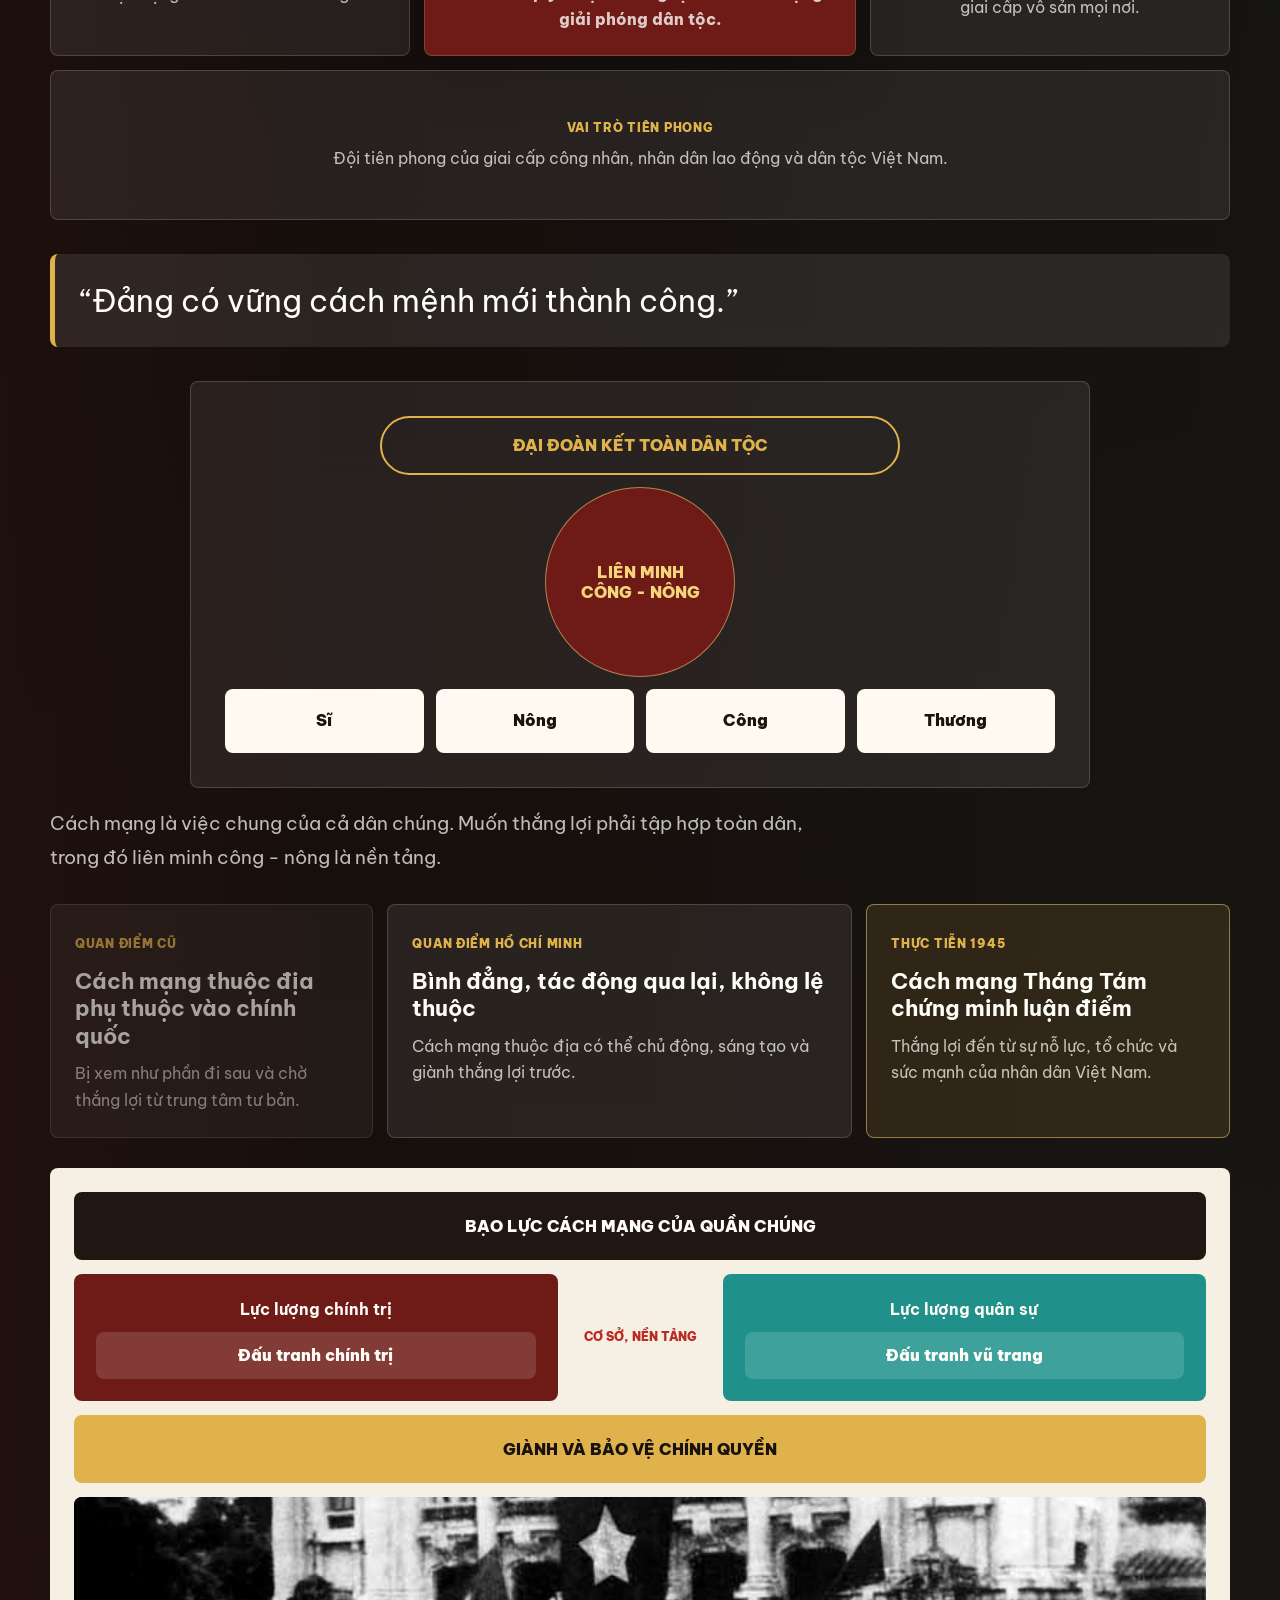
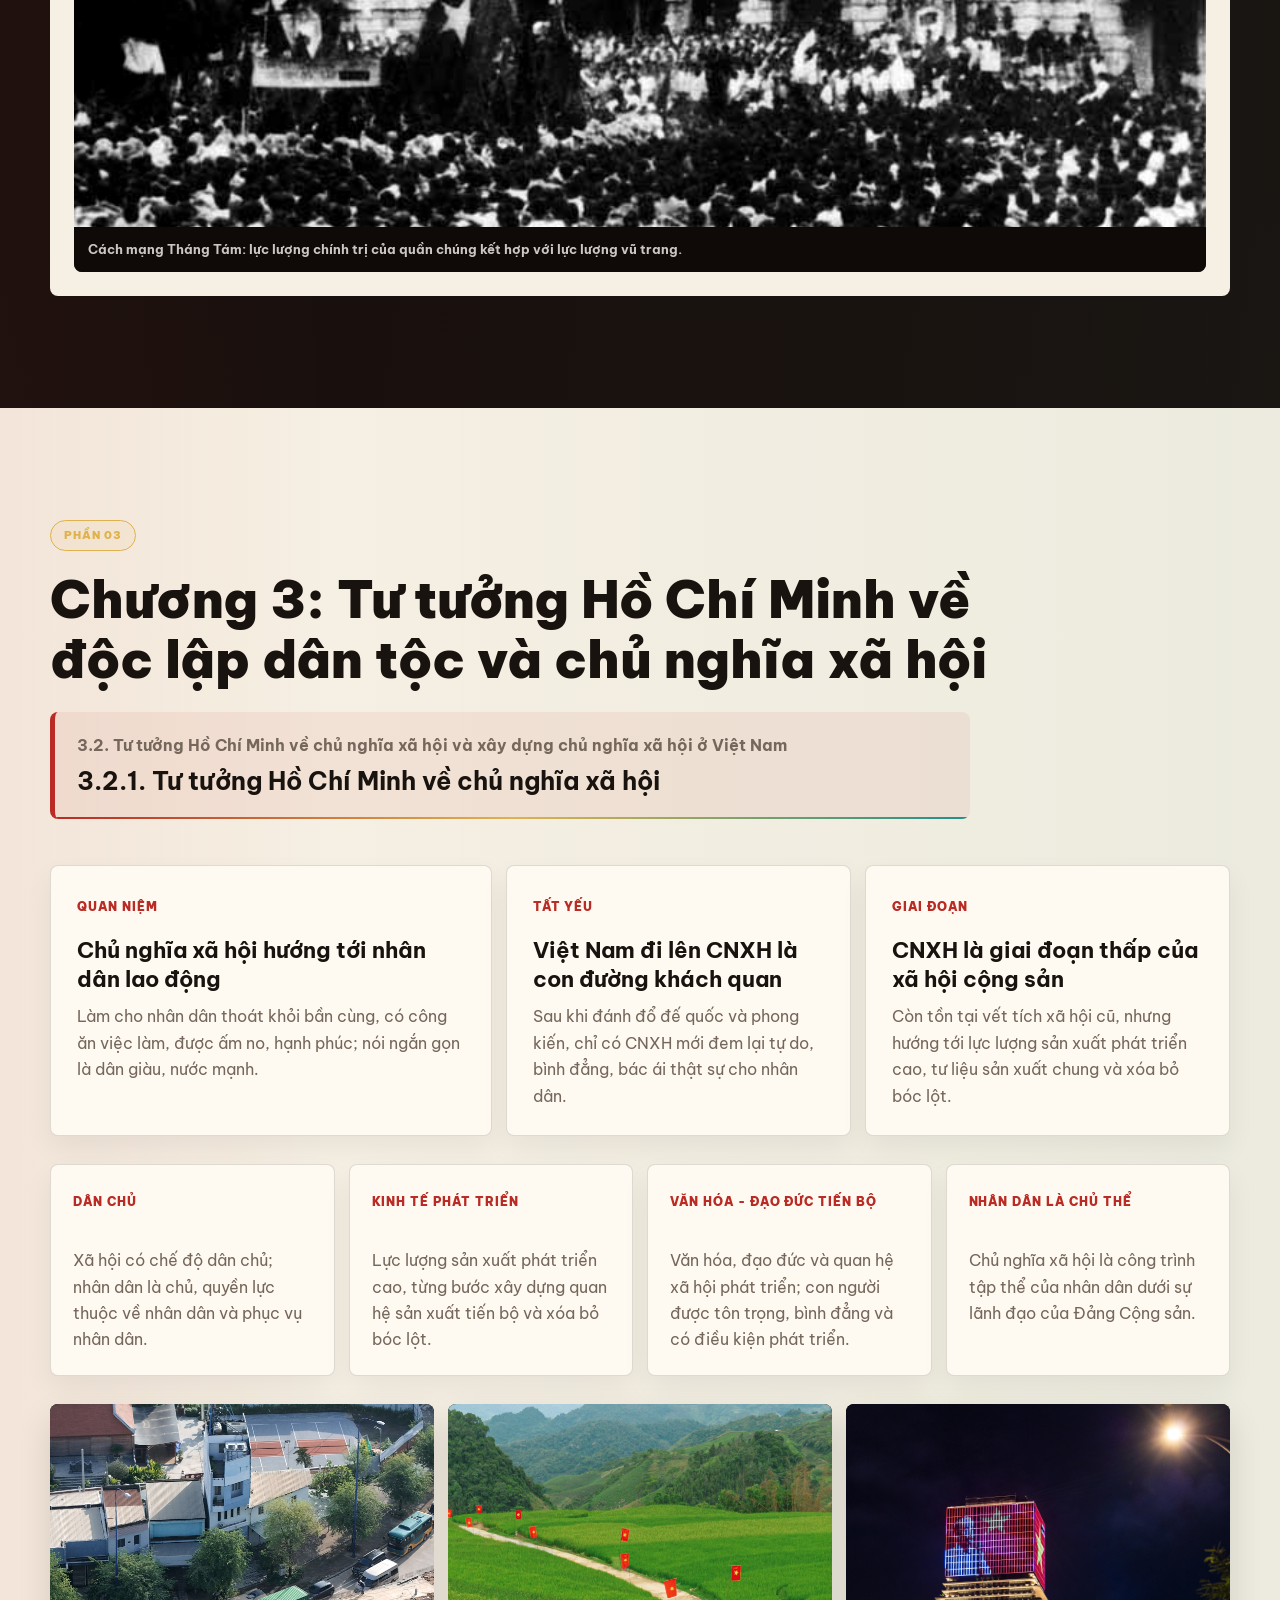
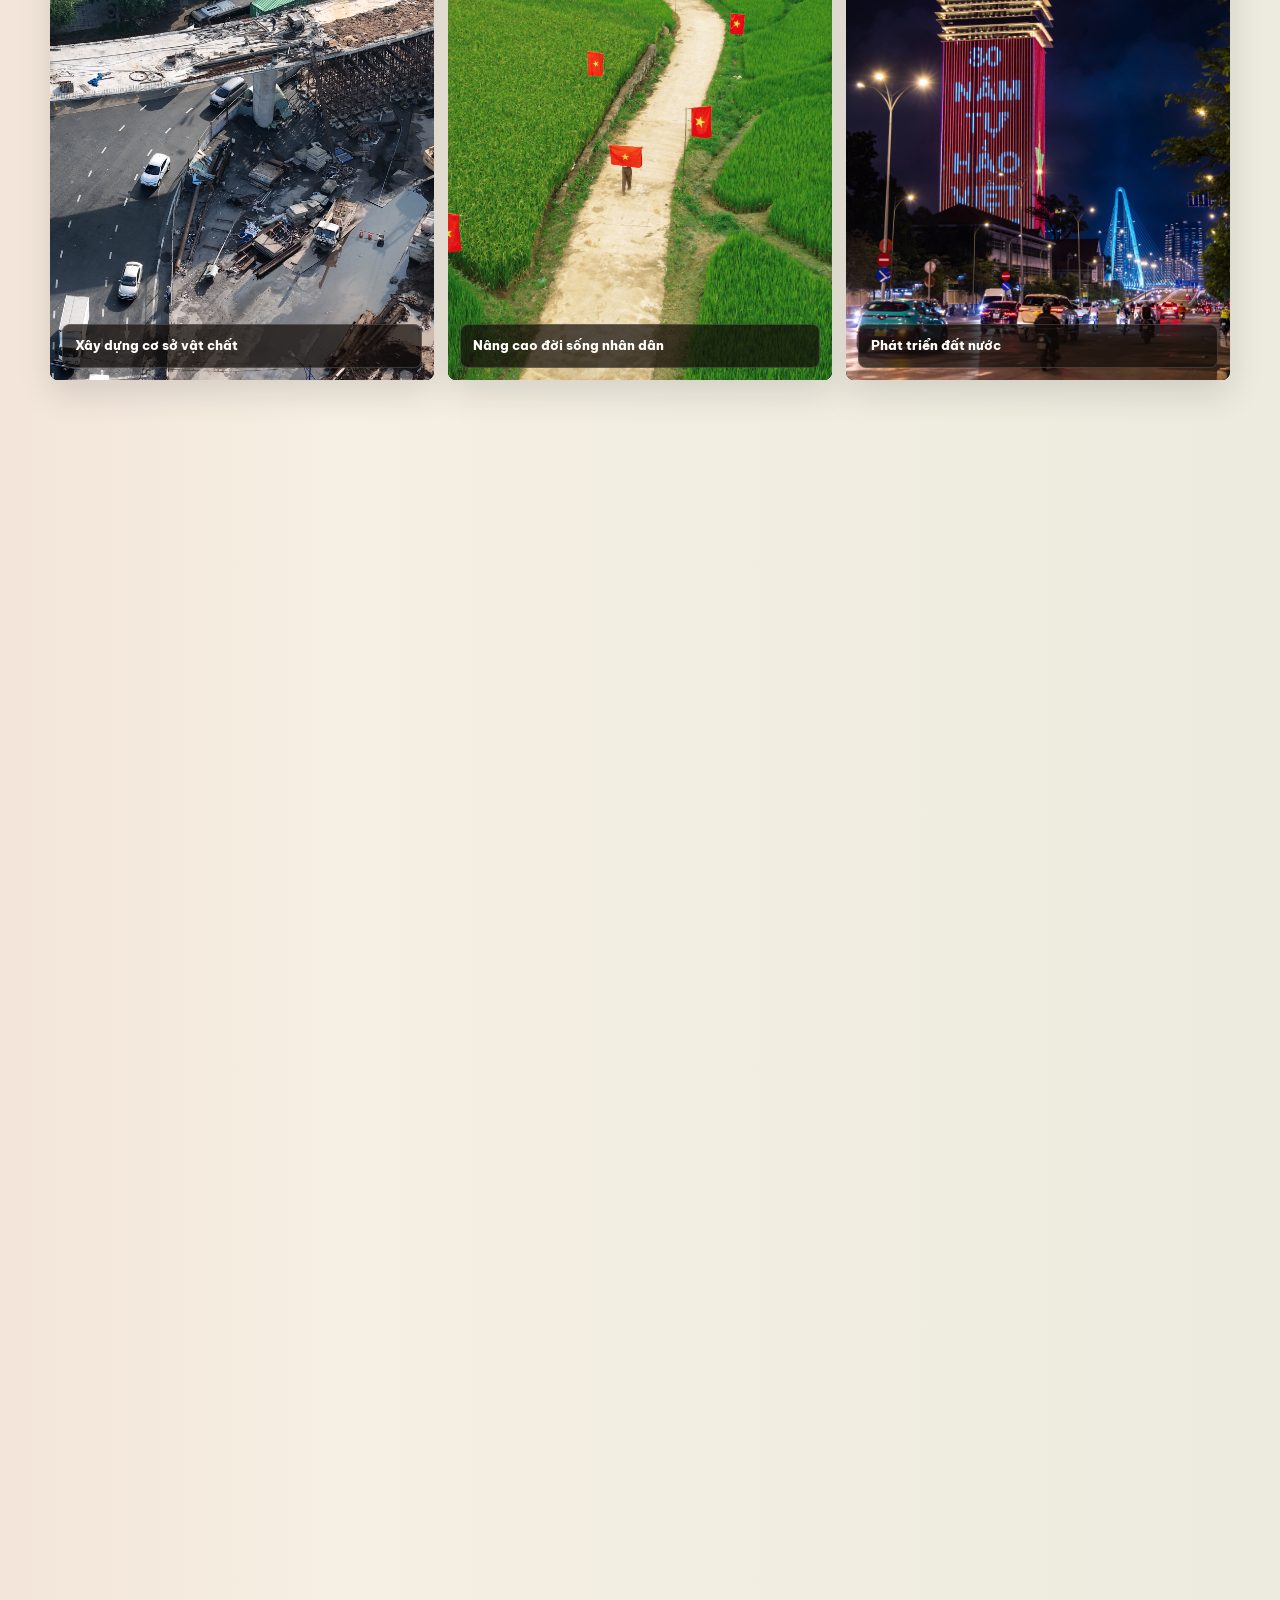
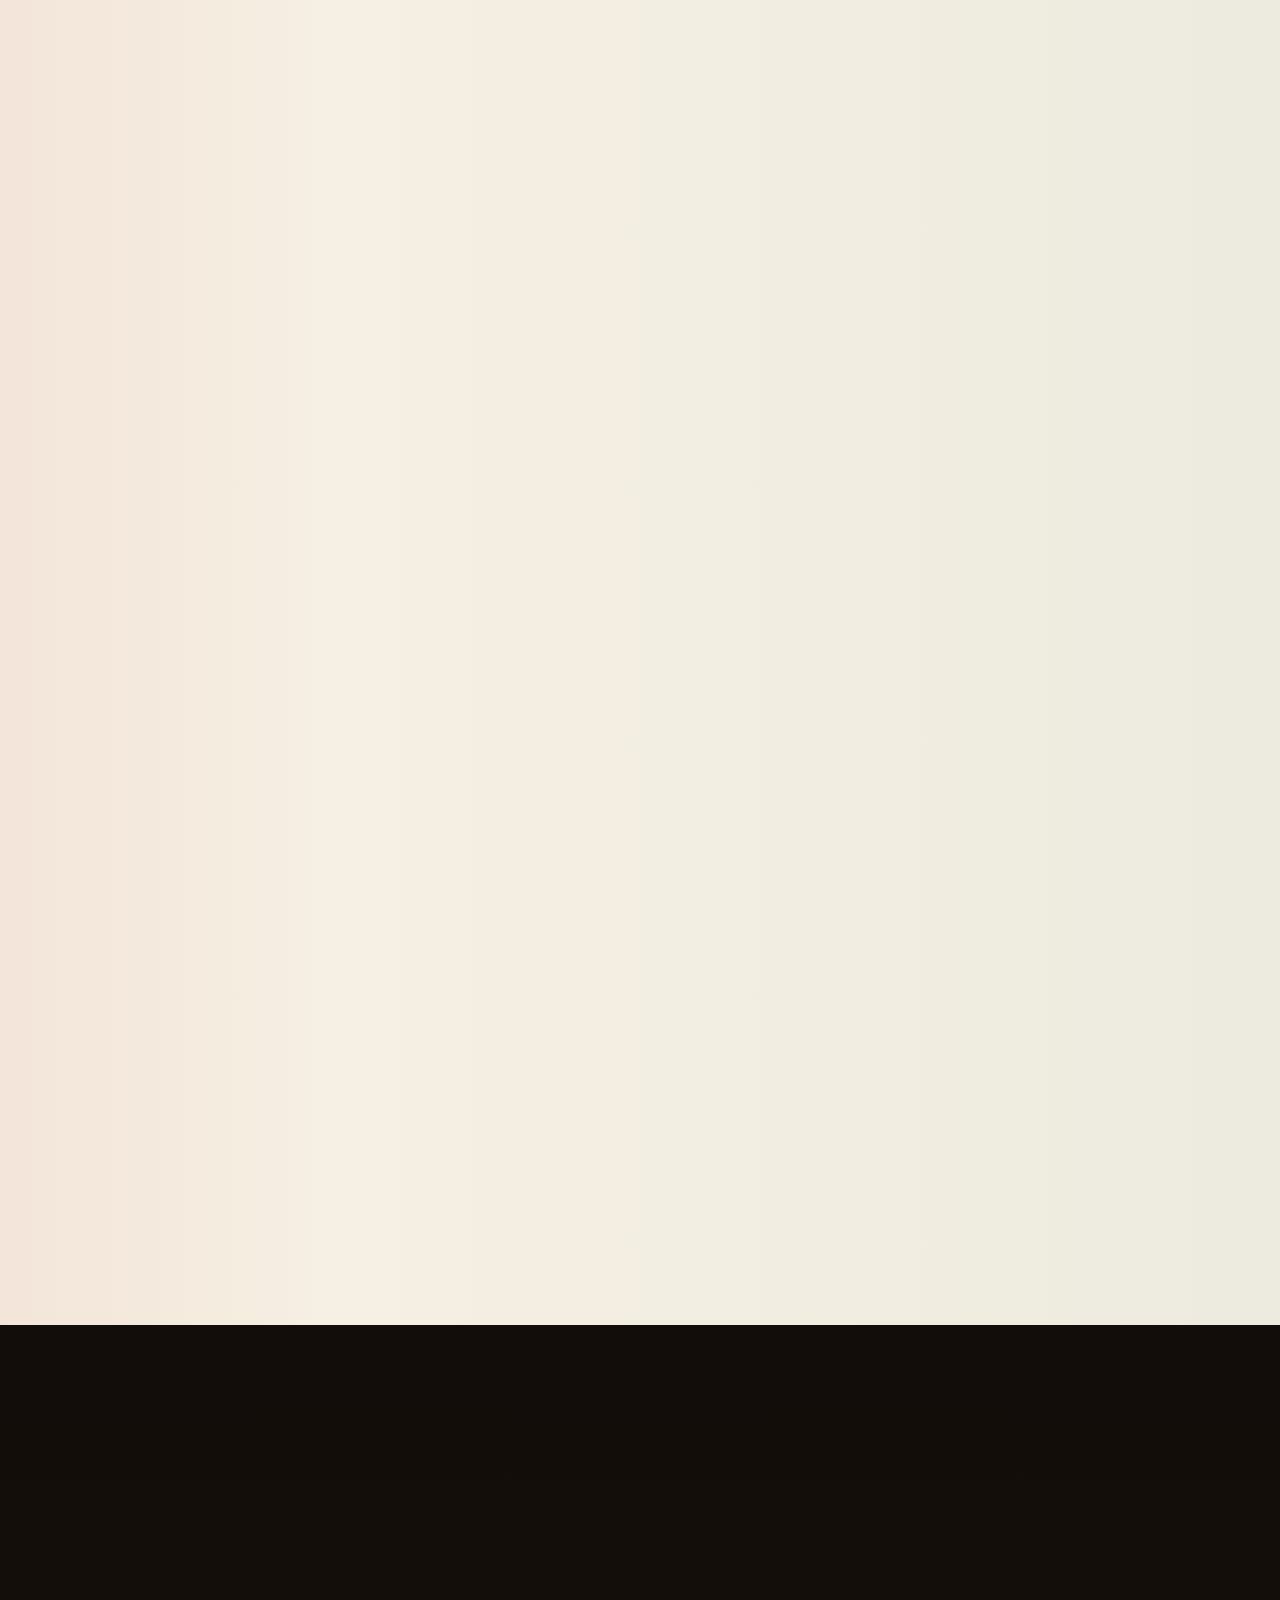
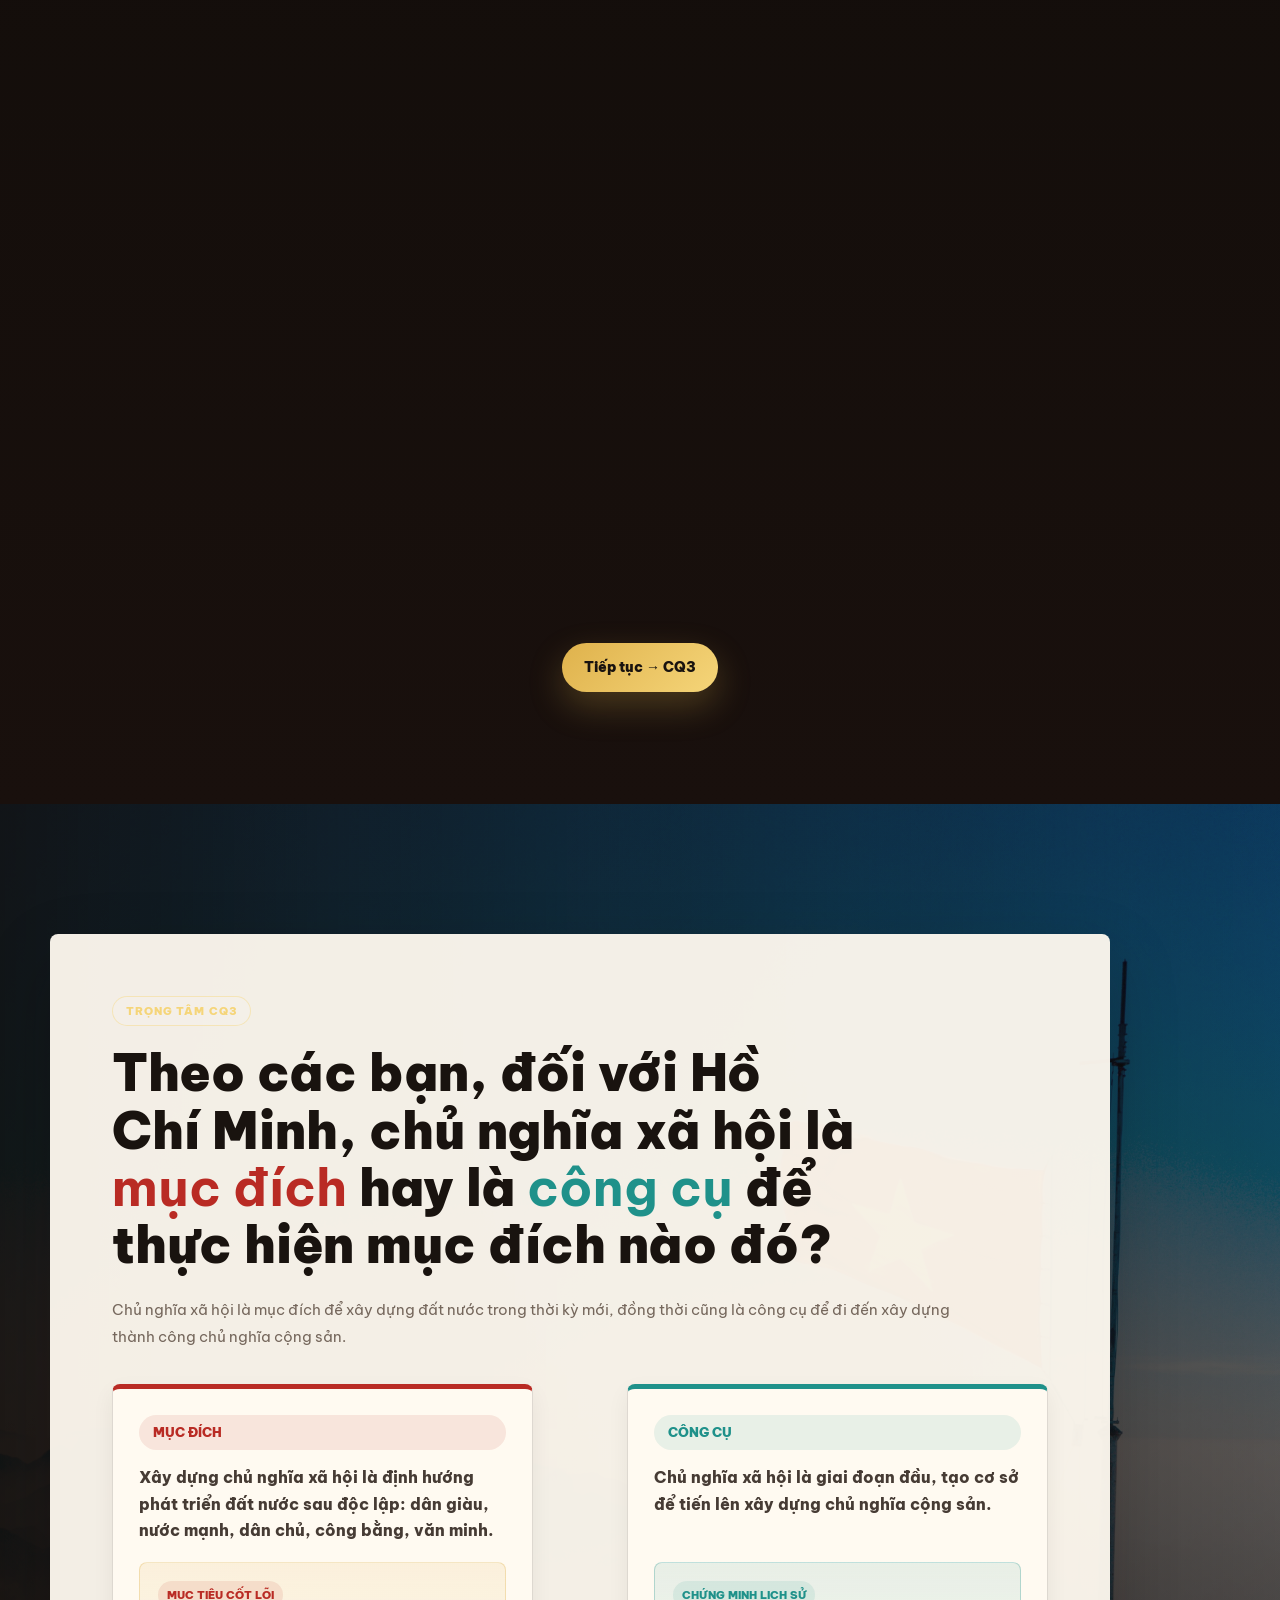
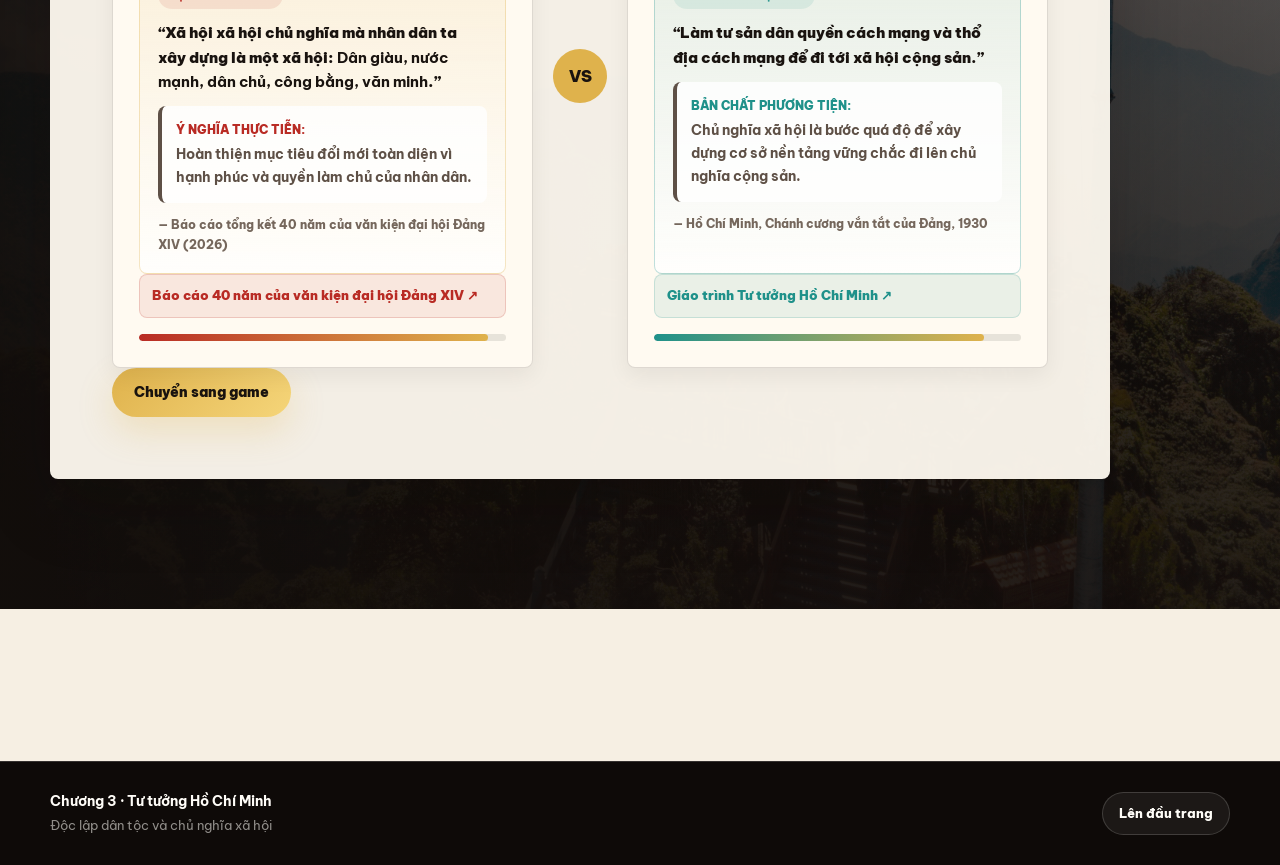
==== commit aa544d30: "feat: update CQ3 section title in index.html for improved clarity and engagement" ====
--- a/index.html
+++ b/index.html
@@ -426,7 +426,7 @@
       <div class="container">
         <div class="cq3-card anim">
           <span class="label label--light">Trọng tâm CQ3</span>
-          <h2 class="cq3-title">Chủ nghĩa xã hội là <strong class="hl-purpose">mục đích</strong><br>hay <strong class="hl-tool">công cụ</strong> để thực hiện mục đích nào khác?</h2>
+          <h2 class="cq3-title">Theo các bạn, đối với Hồ Chí Minh, chủ nghĩa xã hội là <strong class="hl-purpose">mục đích</strong> hay là <strong class="hl-tool">công cụ</strong> để thực hiện mục đích nào đó?</h2>
           <p class="cq3-answer">Chủ nghĩa xã hội là mục đích để xây dựng đất nước trong thời kỳ mới, đồng thời cũng là công cụ để đi đến xây dựng thành công chủ nghĩa cộng sản.</p>
           <div class="compare-wrap">
             <article class="compare-col compare-left">
--- a/css/styles.css
+++ b/css/styles.css
@@ -394,7 +394,7 @@
 .cq3-overlay{background:linear-gradient(90deg,rgba(18,13,10,.9),rgba(18,13,10,.42)),linear-gradient(180deg,rgba(18,13,10,.18),rgba(18,13,10,.86))}
 .cq3 .container{position:relative;z-index:1}
 .cq3-card{max-width:1060px;padding:clamp(28px,5vw,62px);border-radius:var(--radius);background:rgba(255,250,241,.95);color:var(--ink);box-shadow:var(--shadow)}
-.cq3-title{font-size:clamp(30px,4vw,54px);margin-bottom:22px}
+.cq3-title{max-width:980px;font-size:clamp(30px,4vw,54px);margin-bottom:22px;line-height:1.12;text-wrap:balance}
 .hl-purpose{color:var(--red)}
 .hl-tool{color:var(--teal)}
 .cq3-answer{max-width:850px;margin-bottom:34px;color:var(--muted);font-size:var(--body);line-height:1.8}
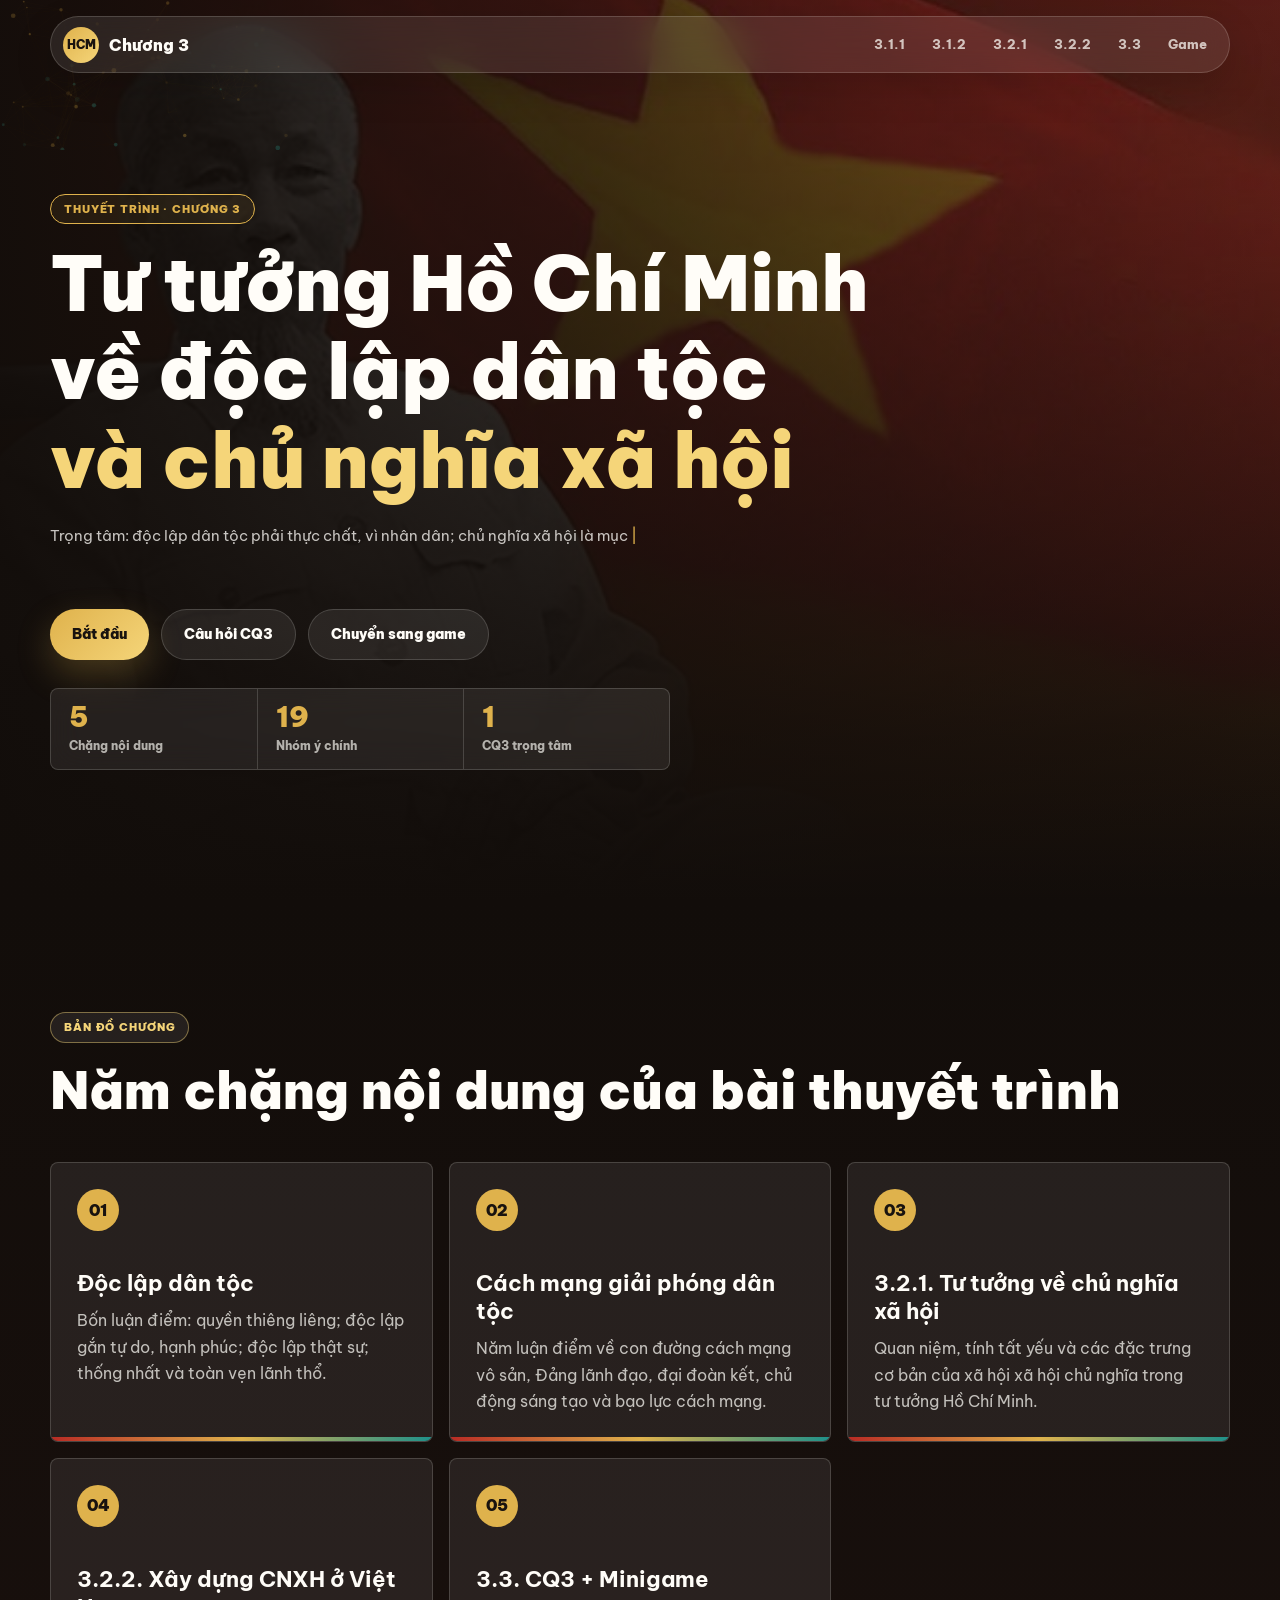
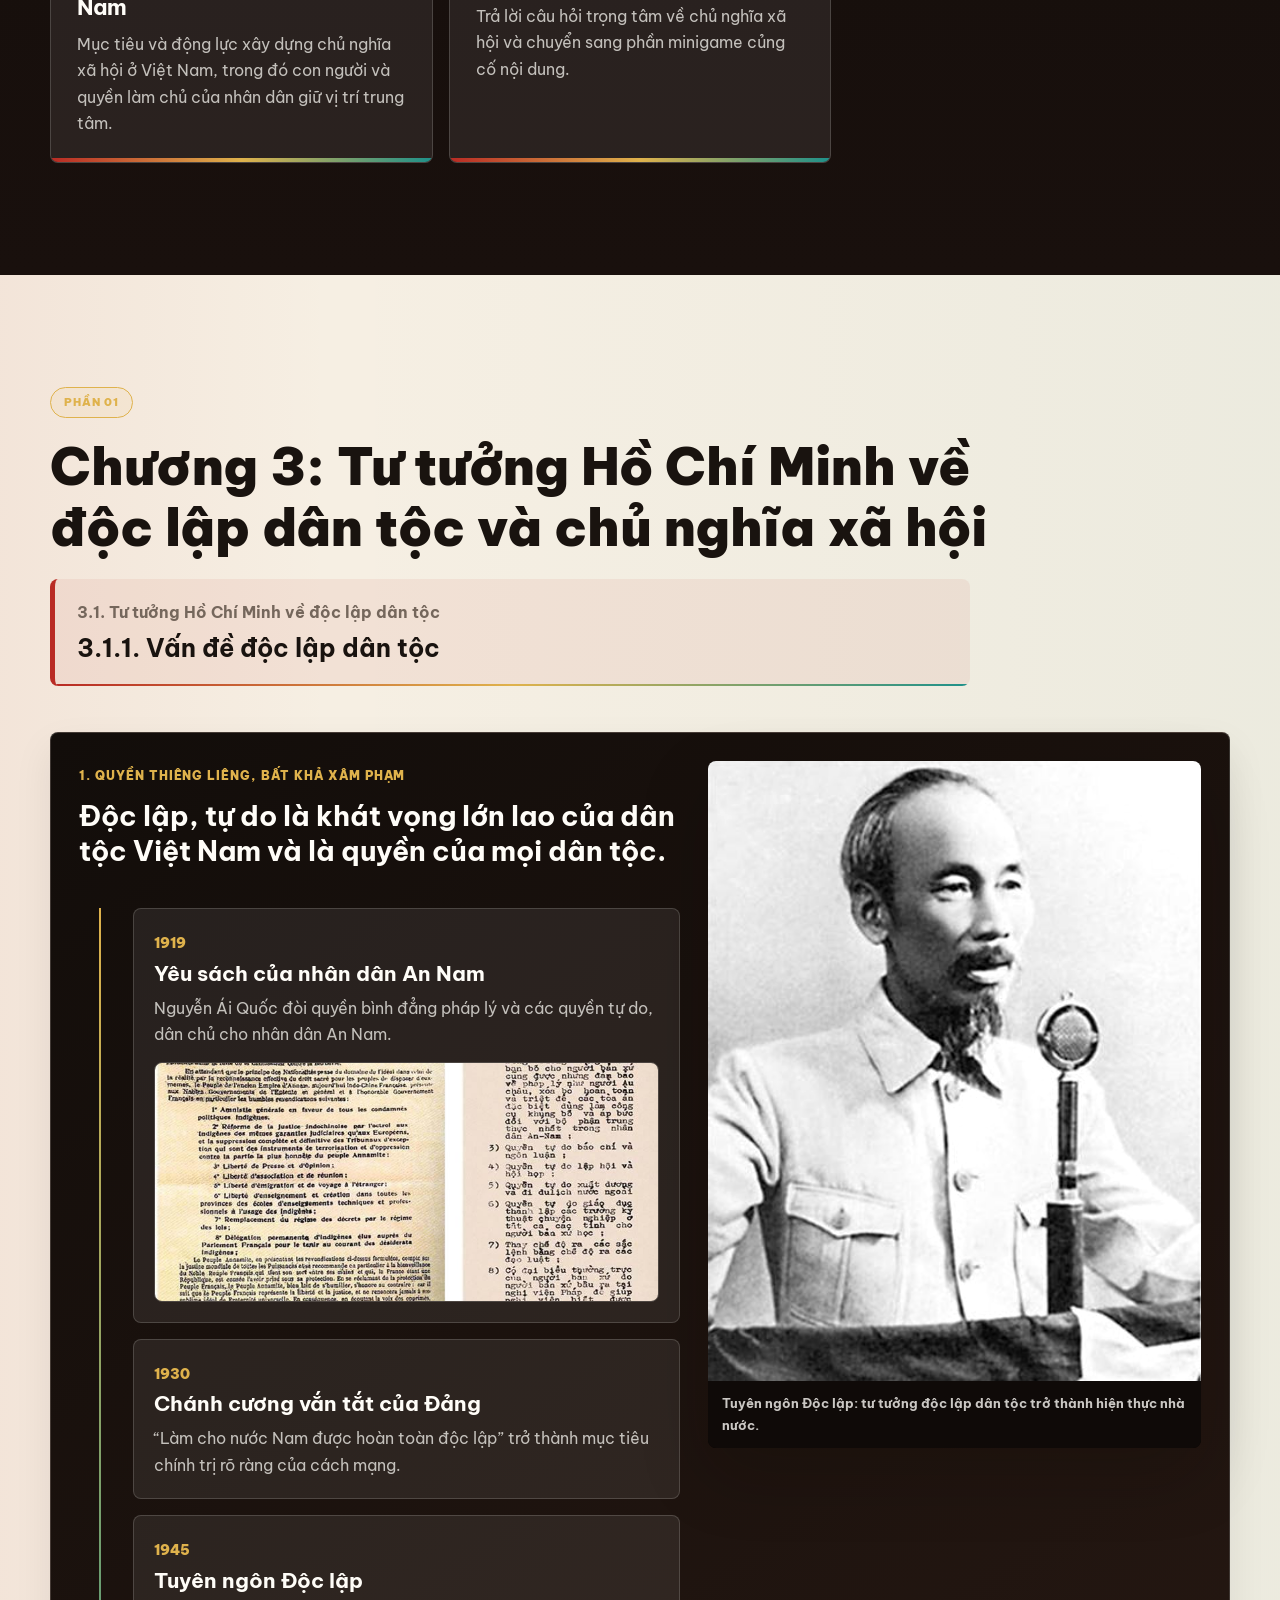
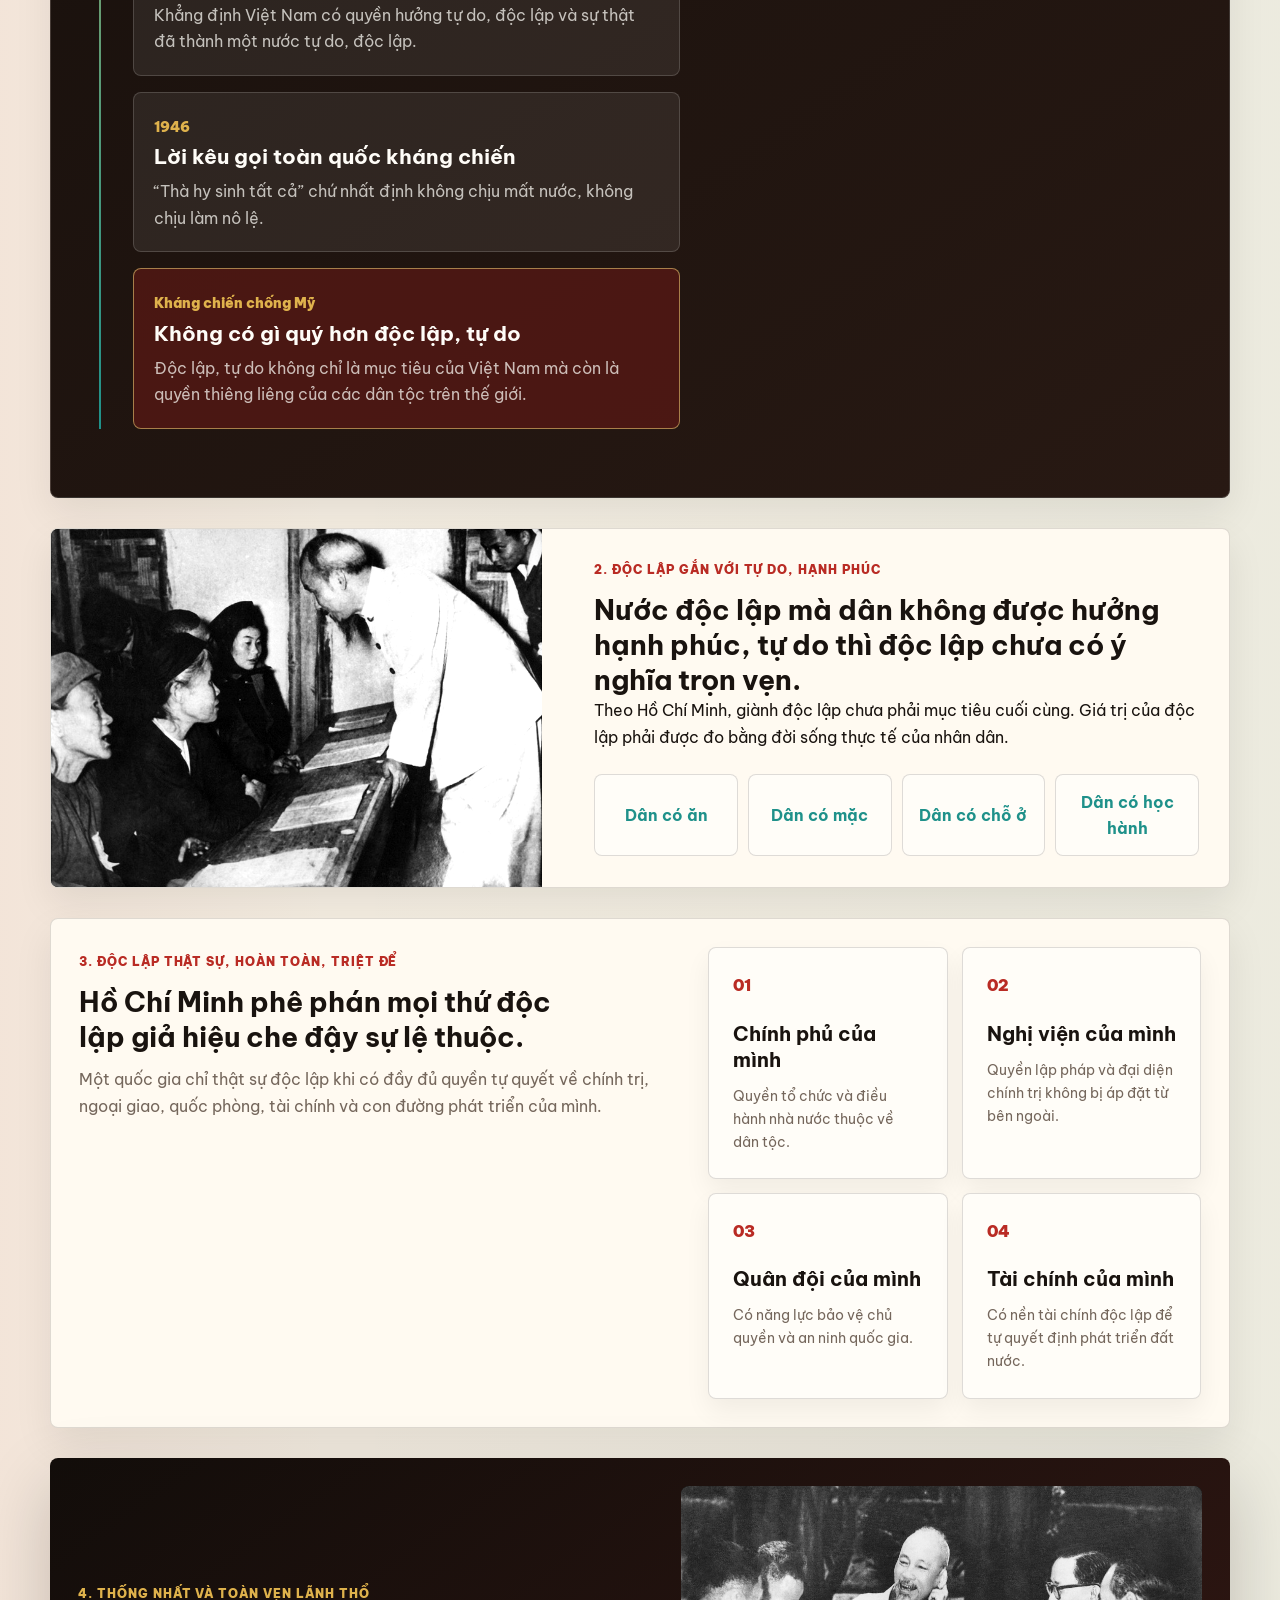
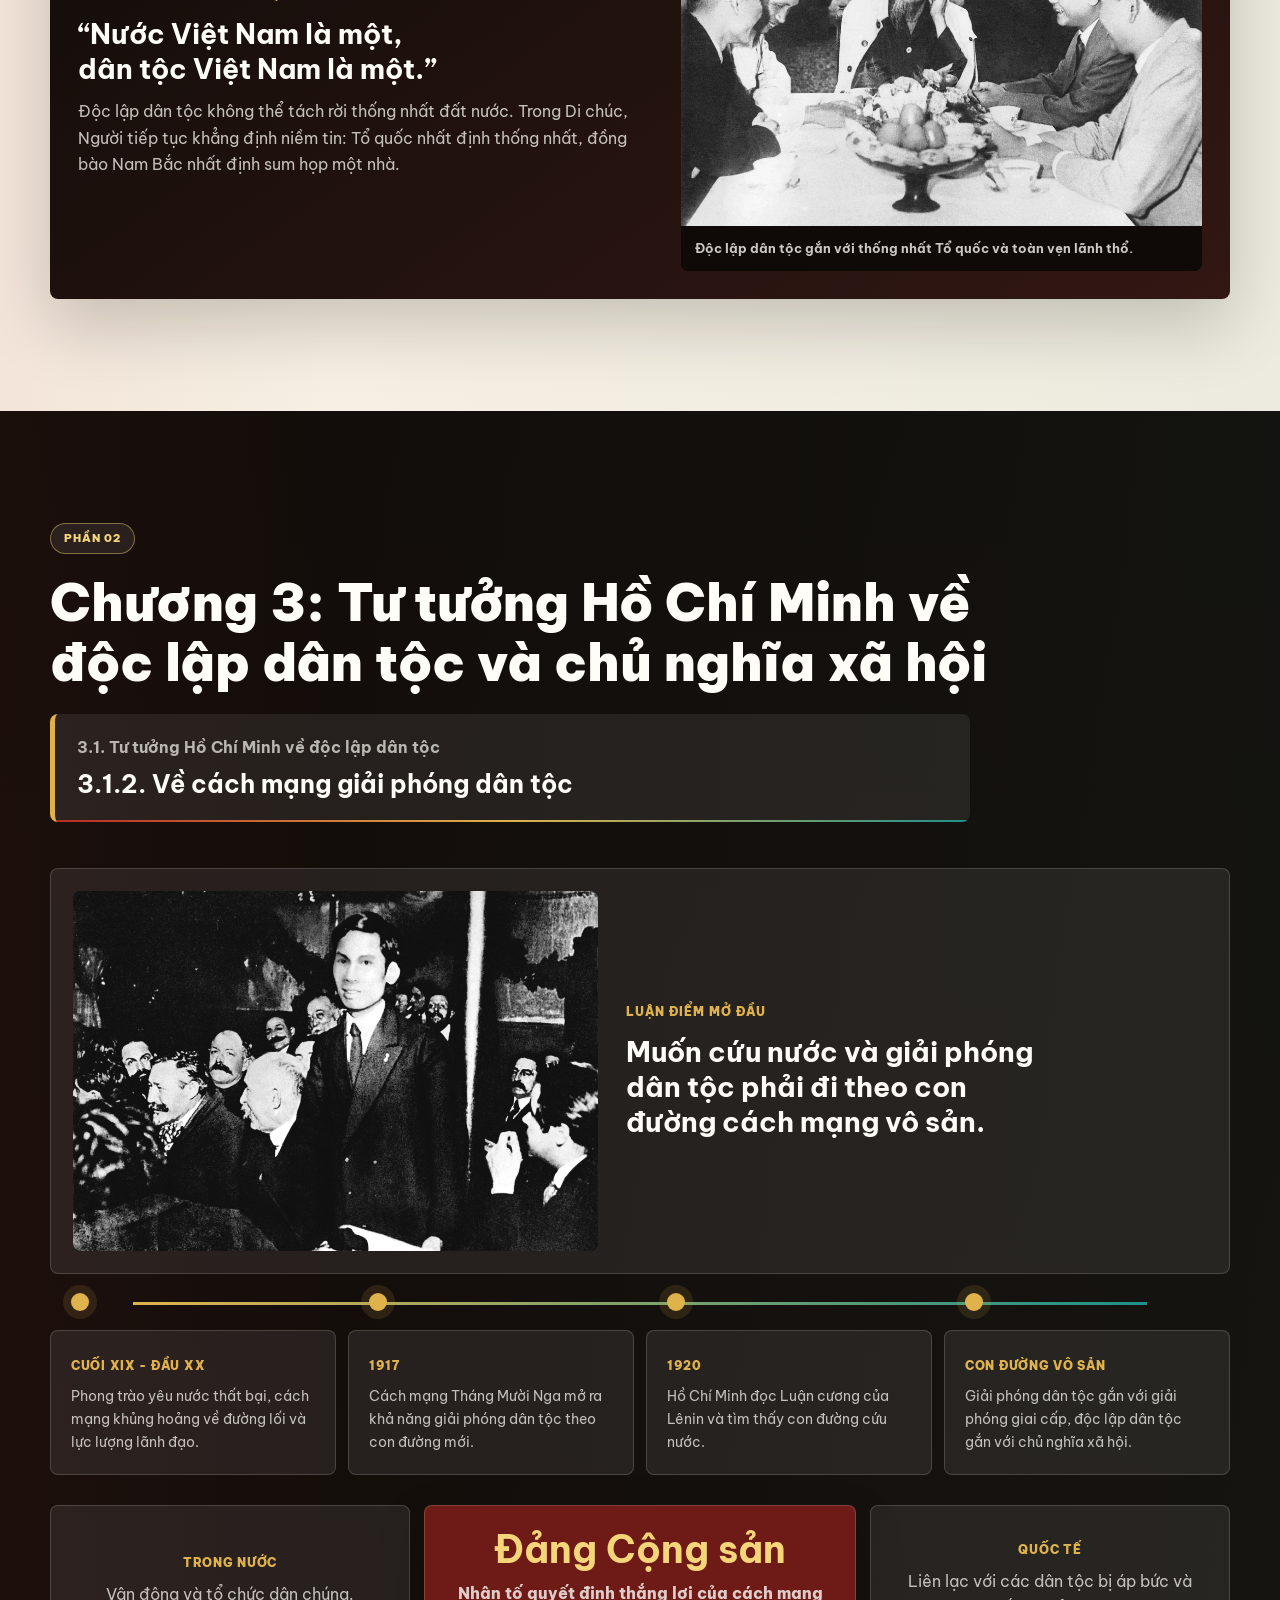
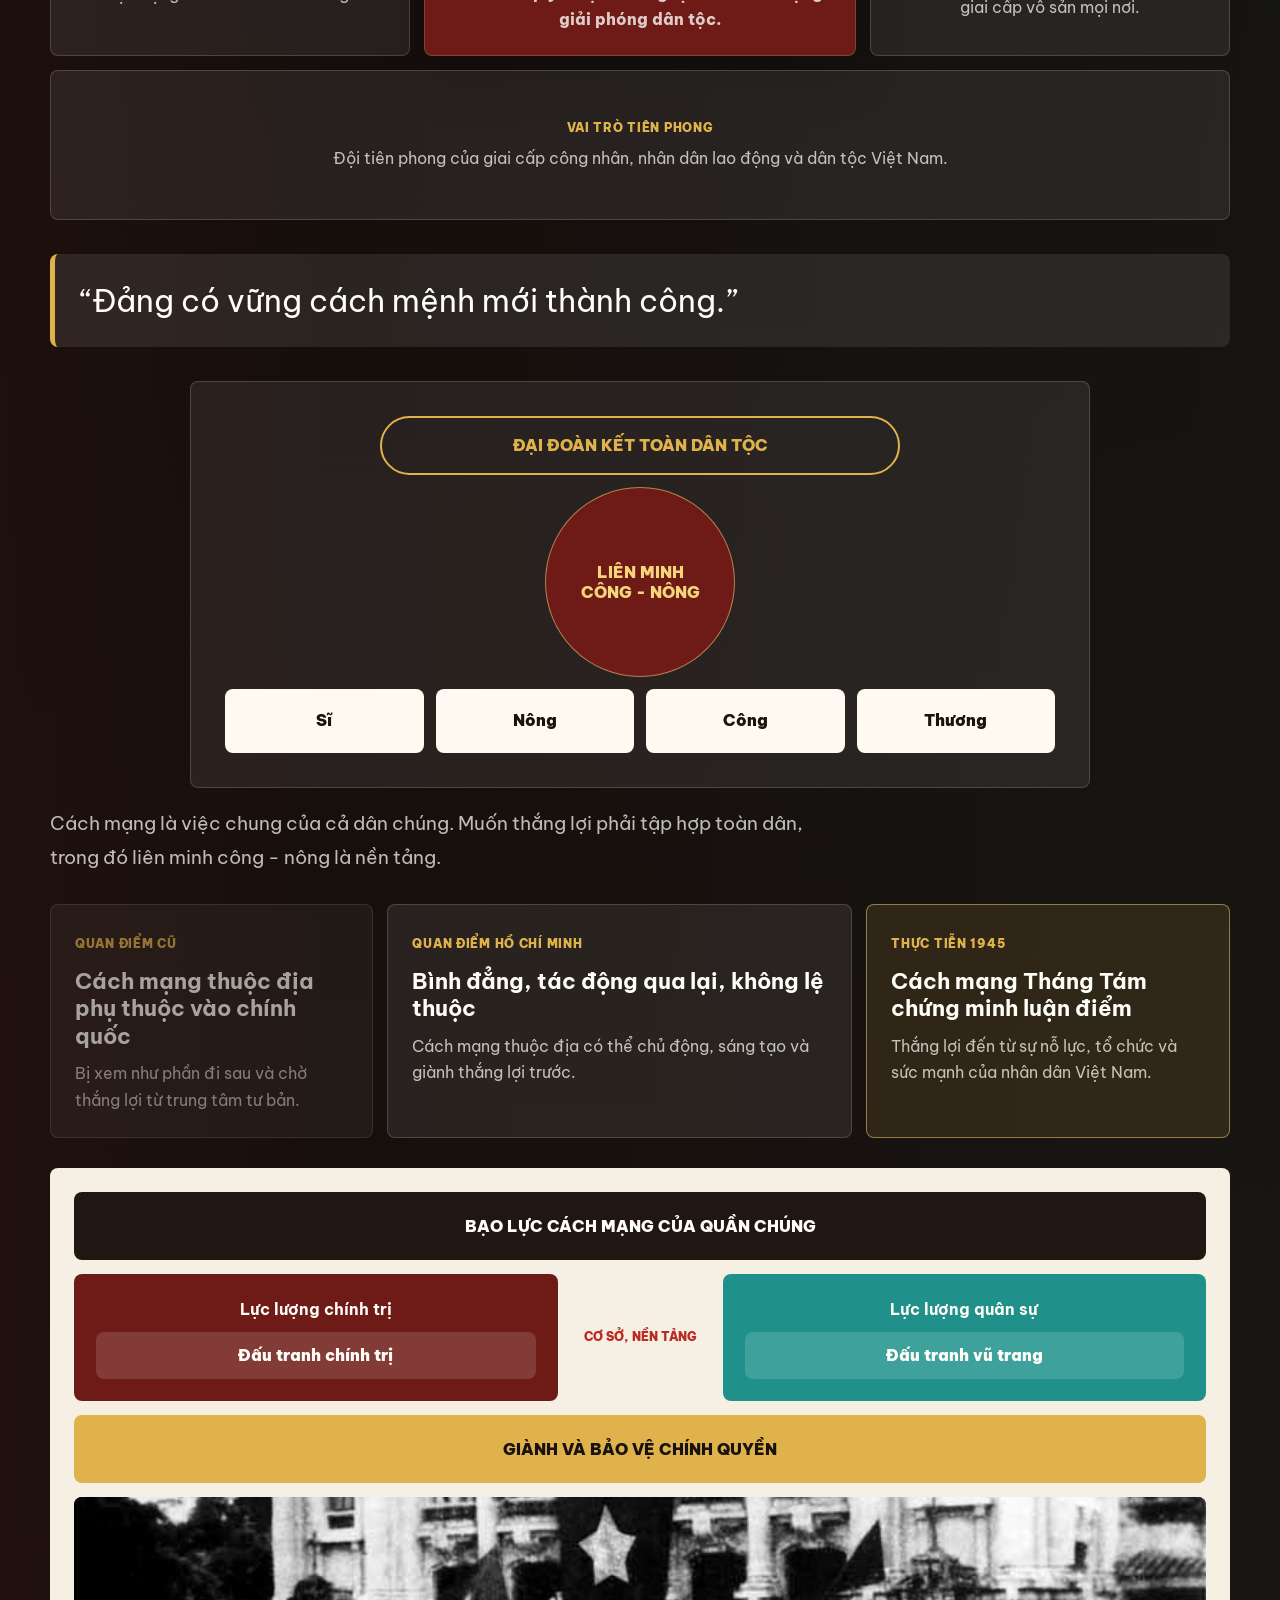
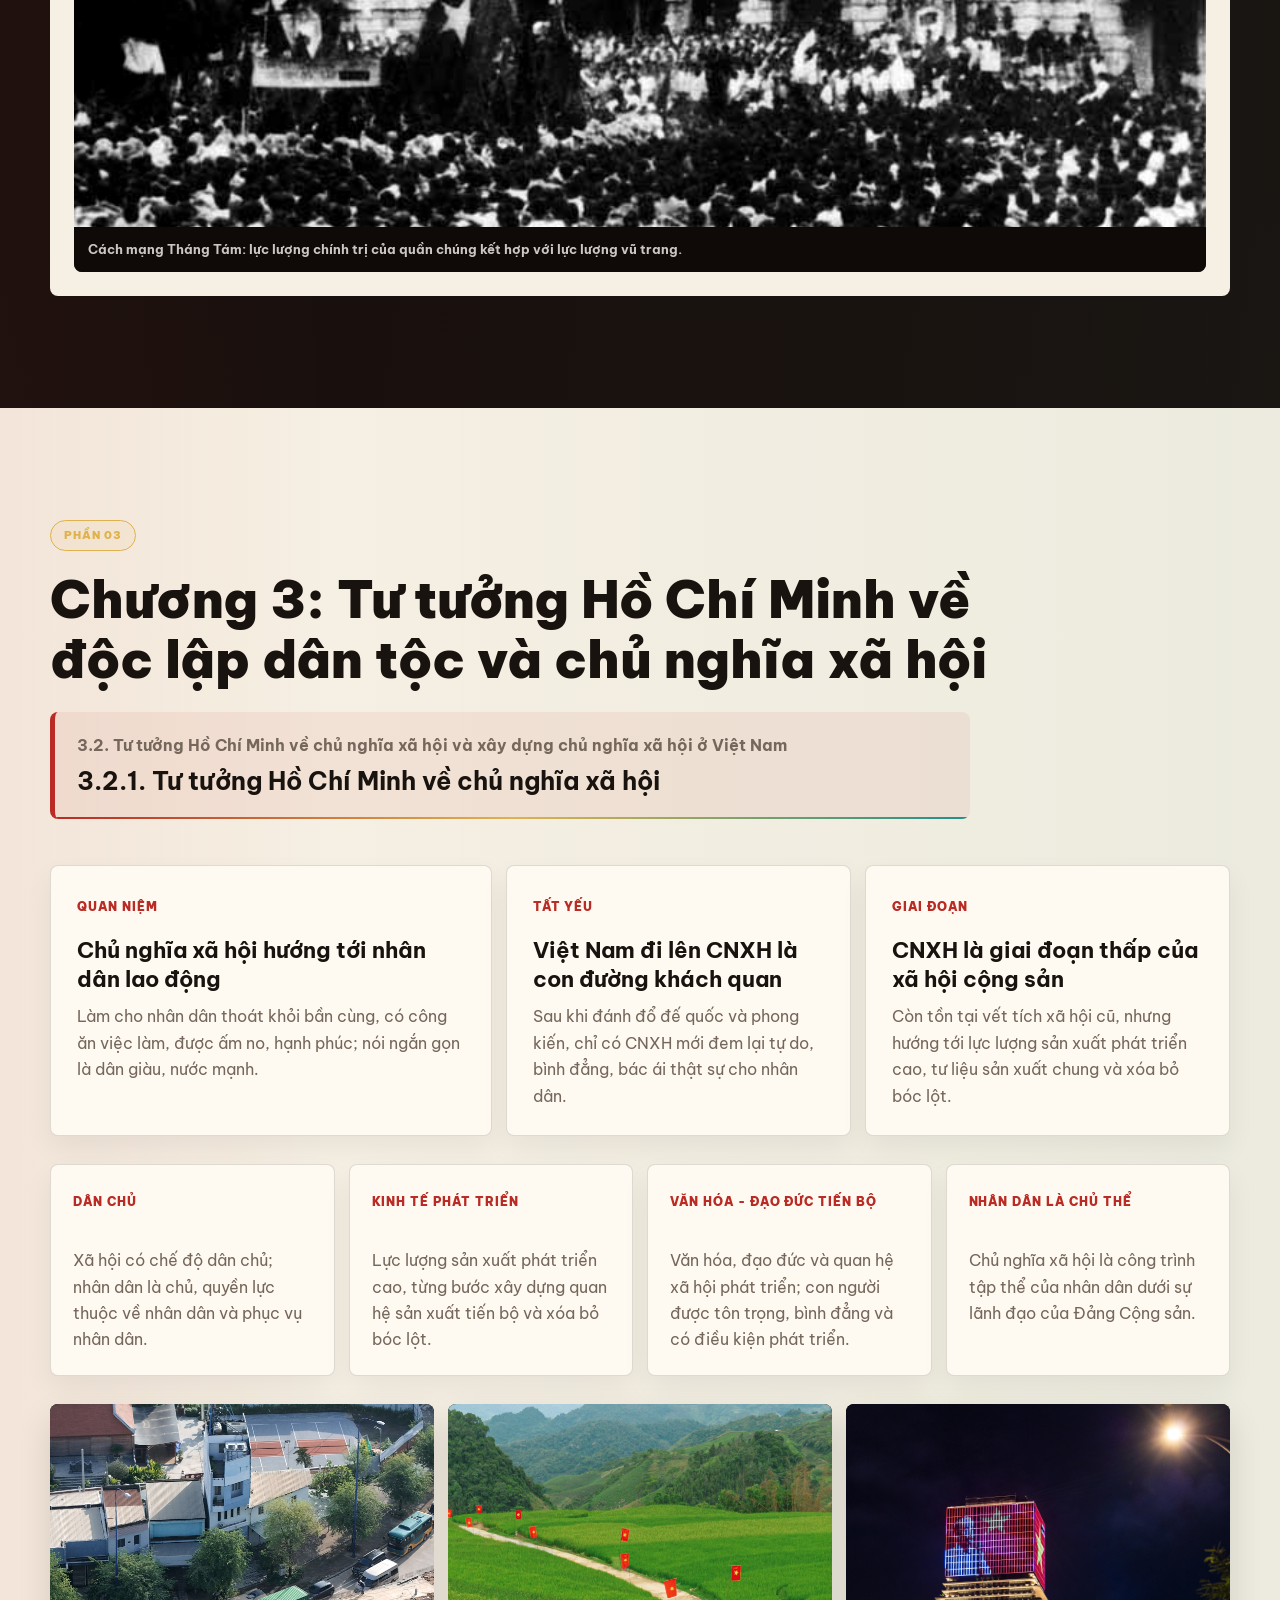
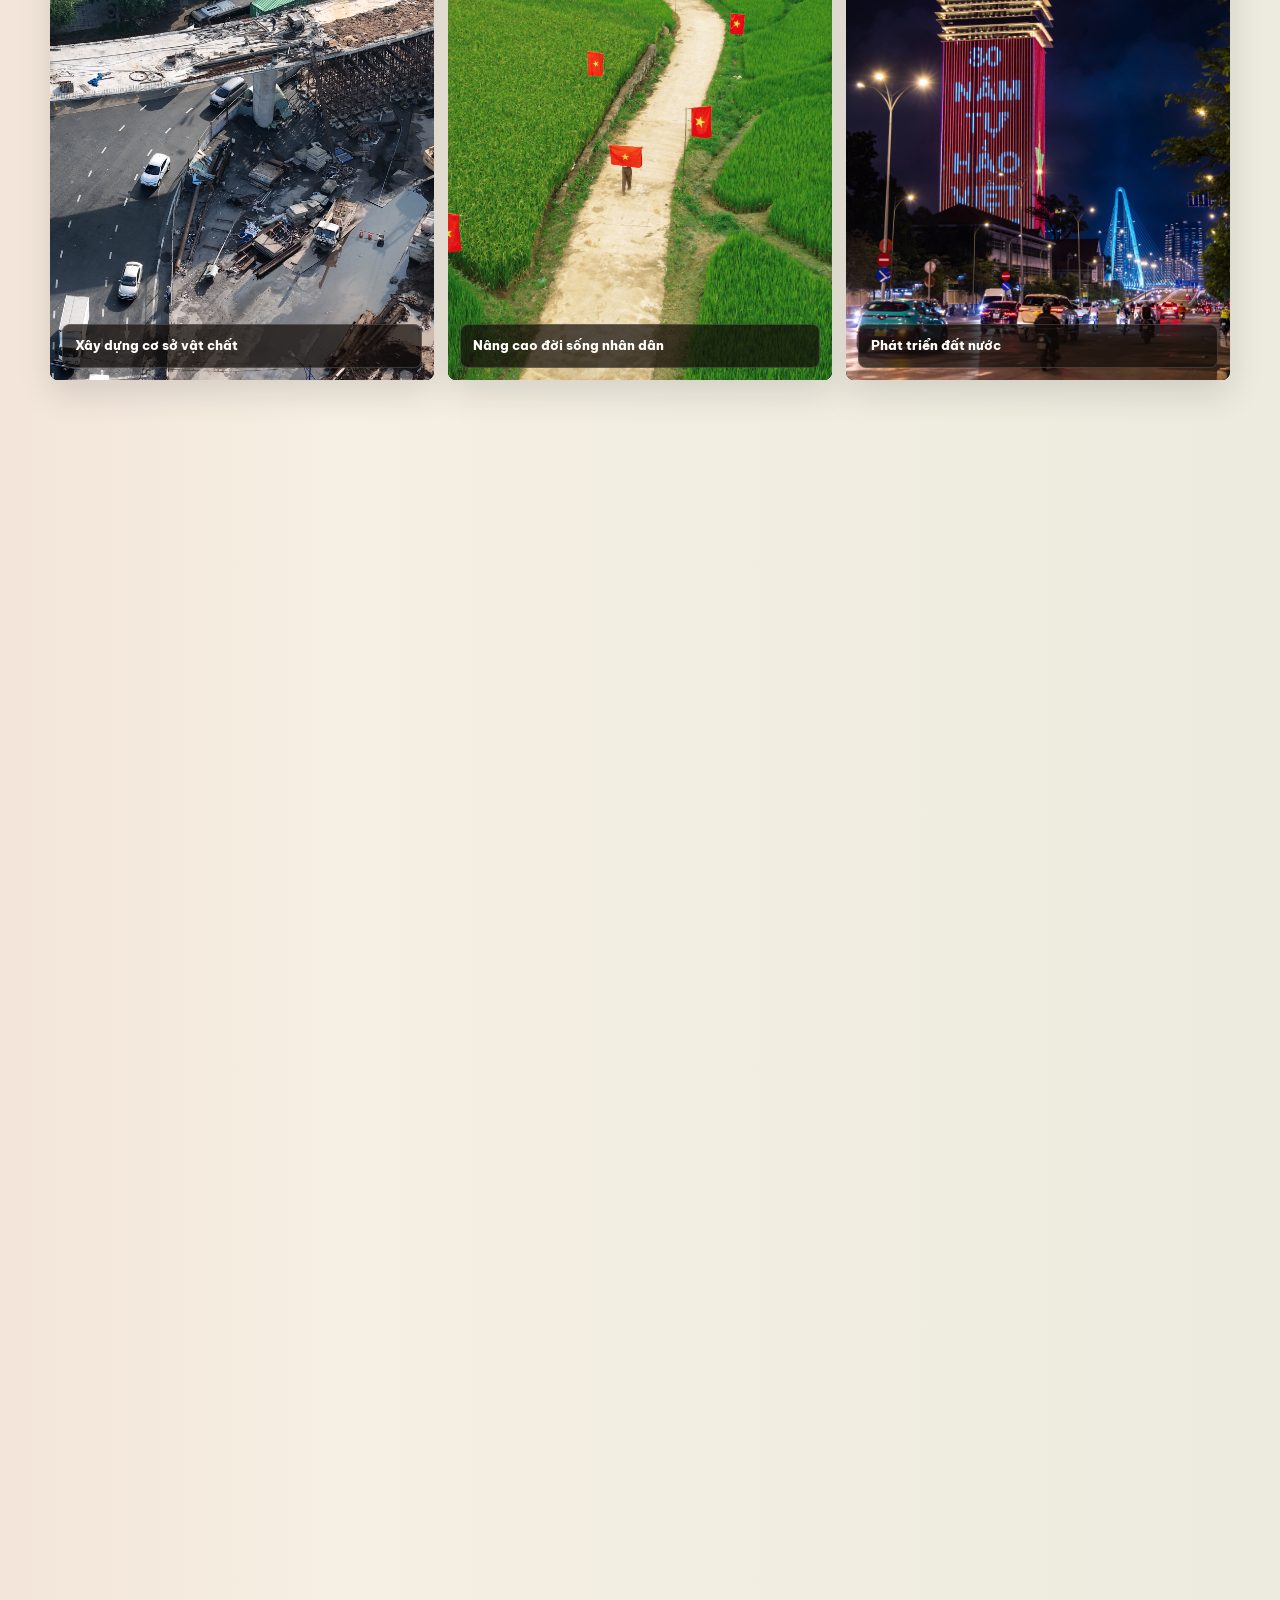
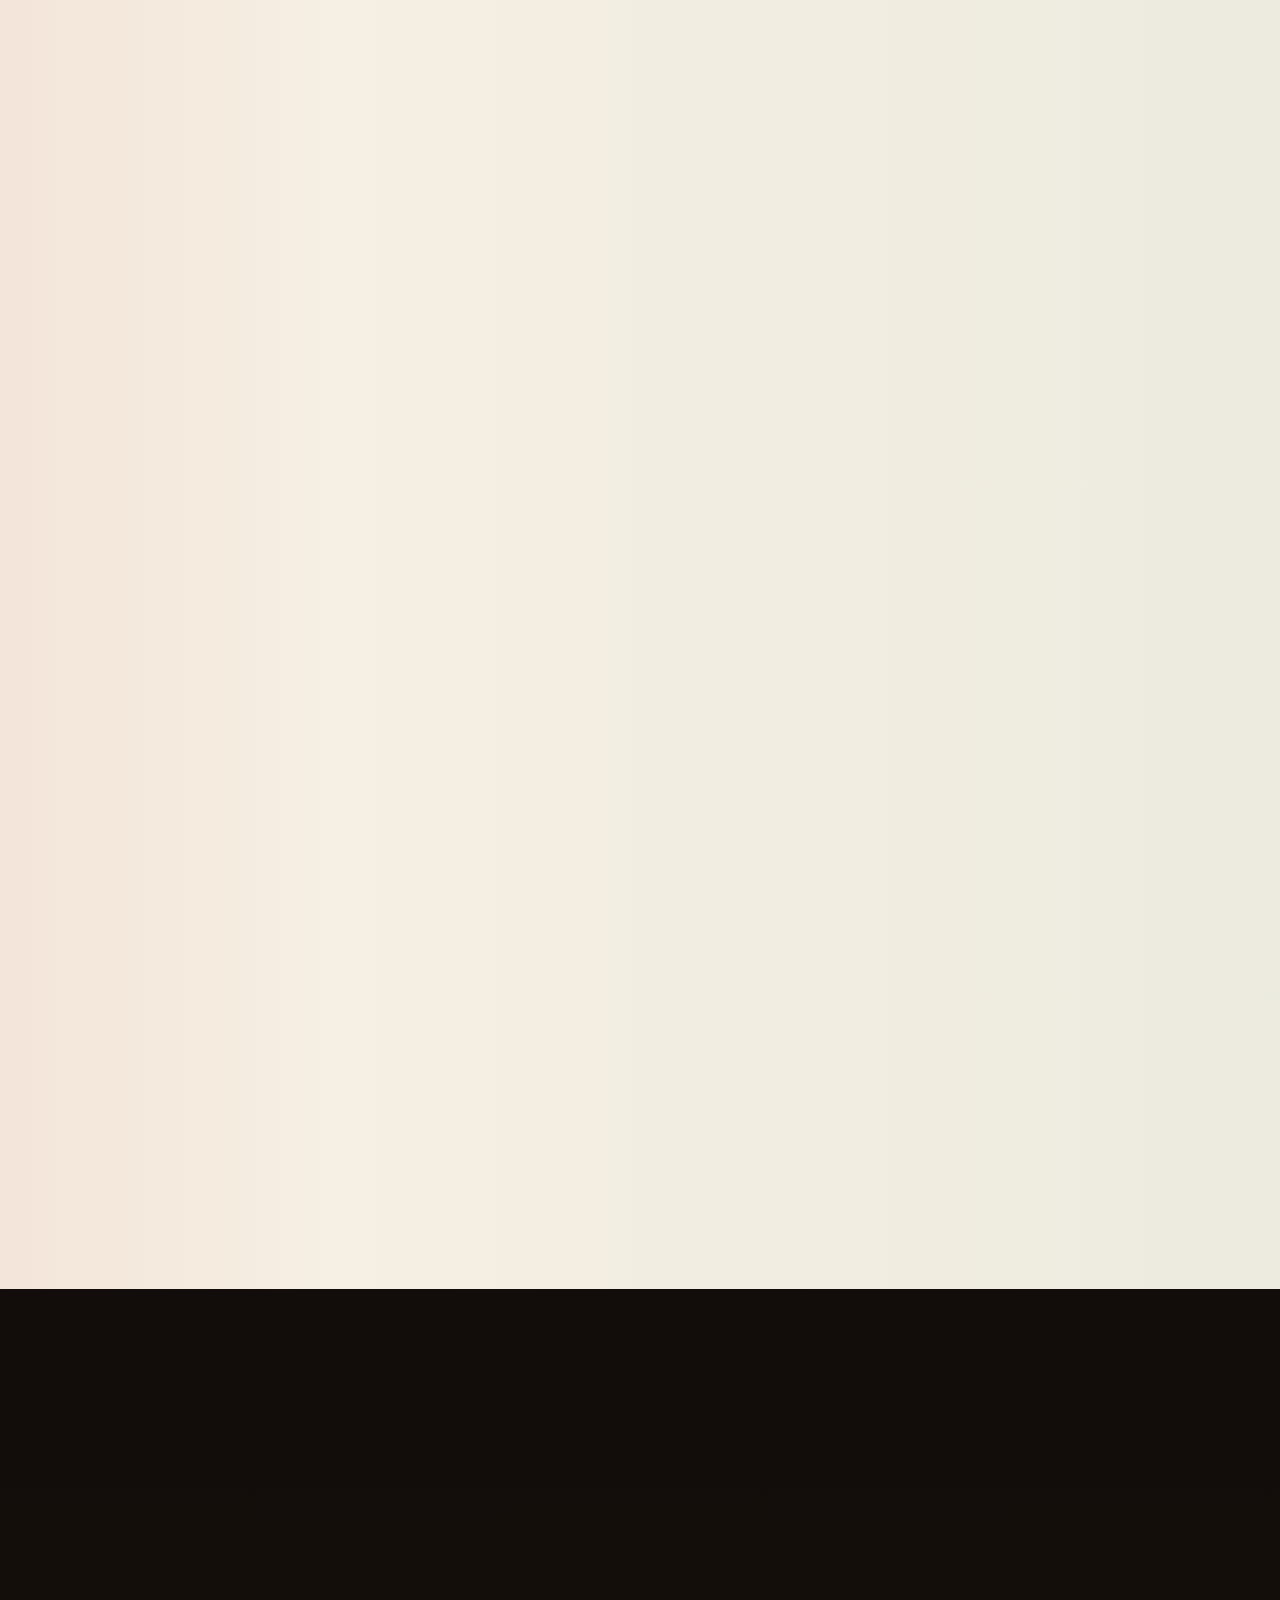
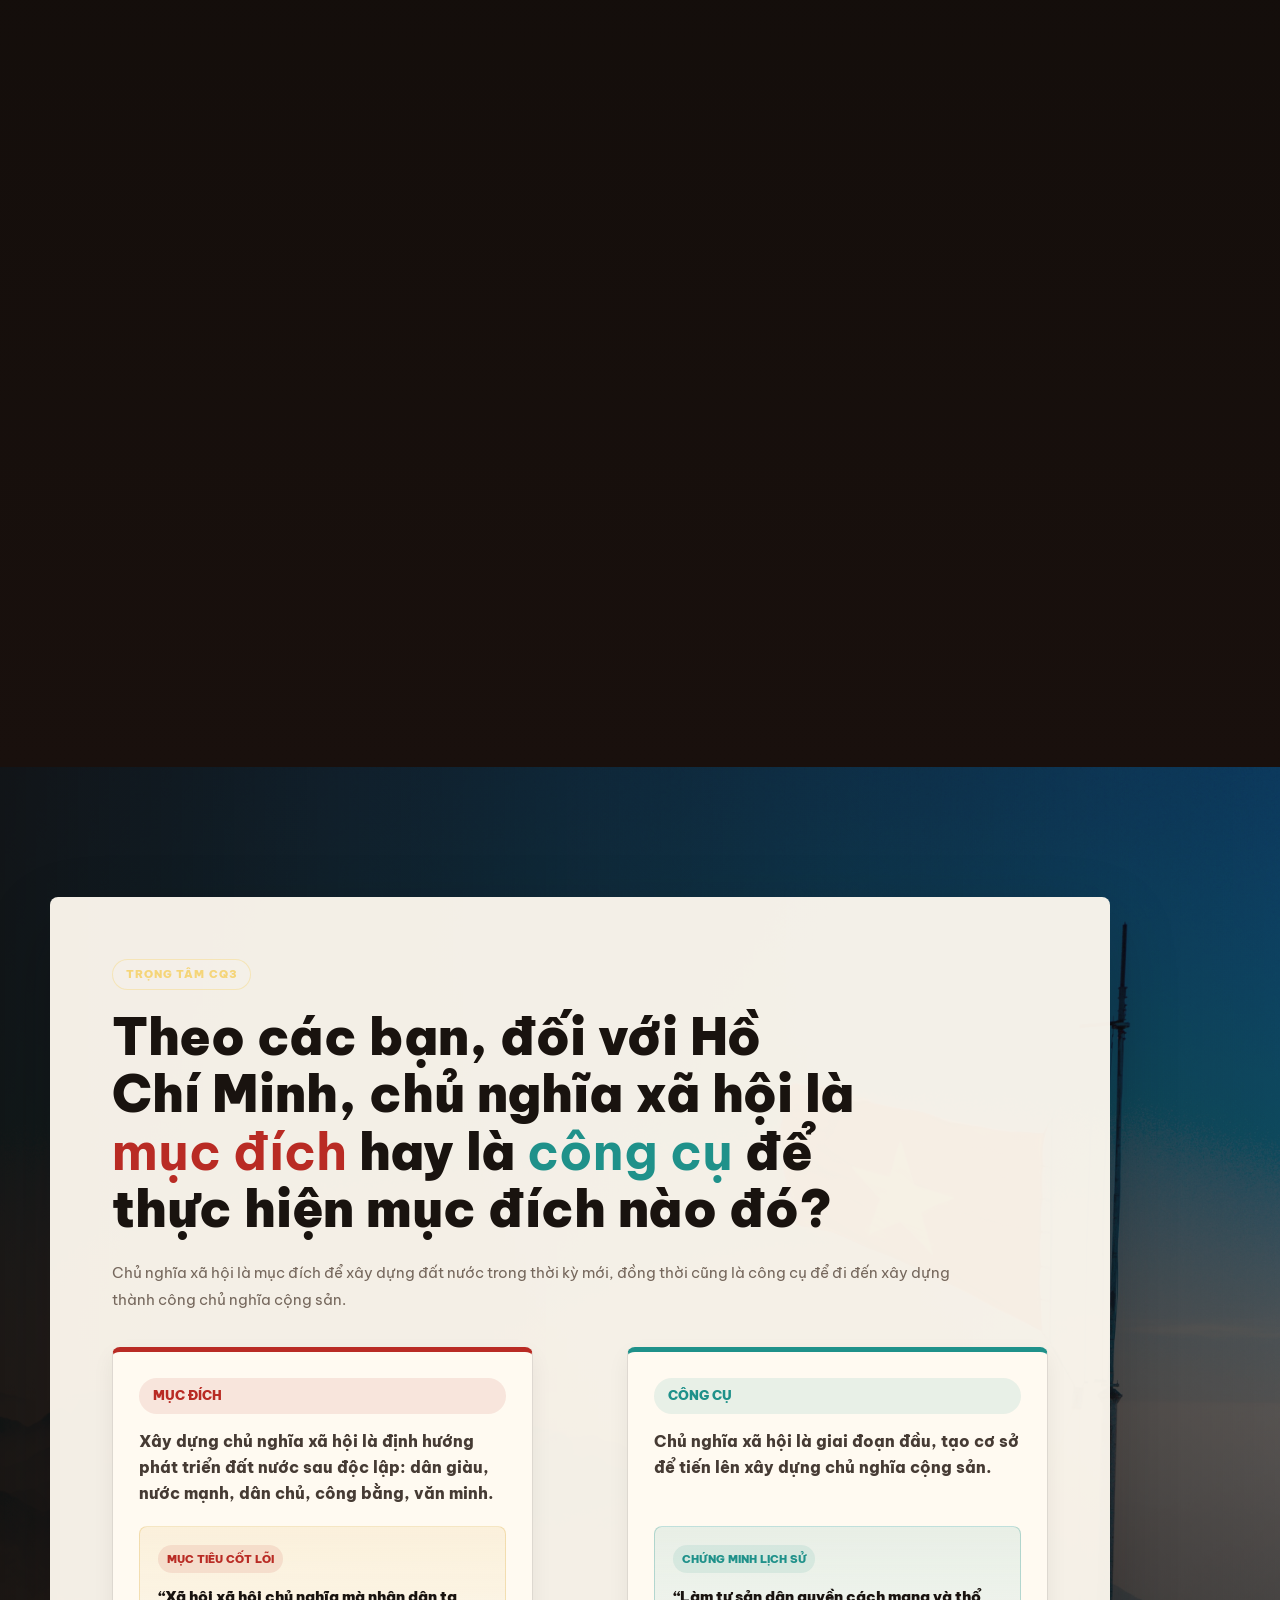
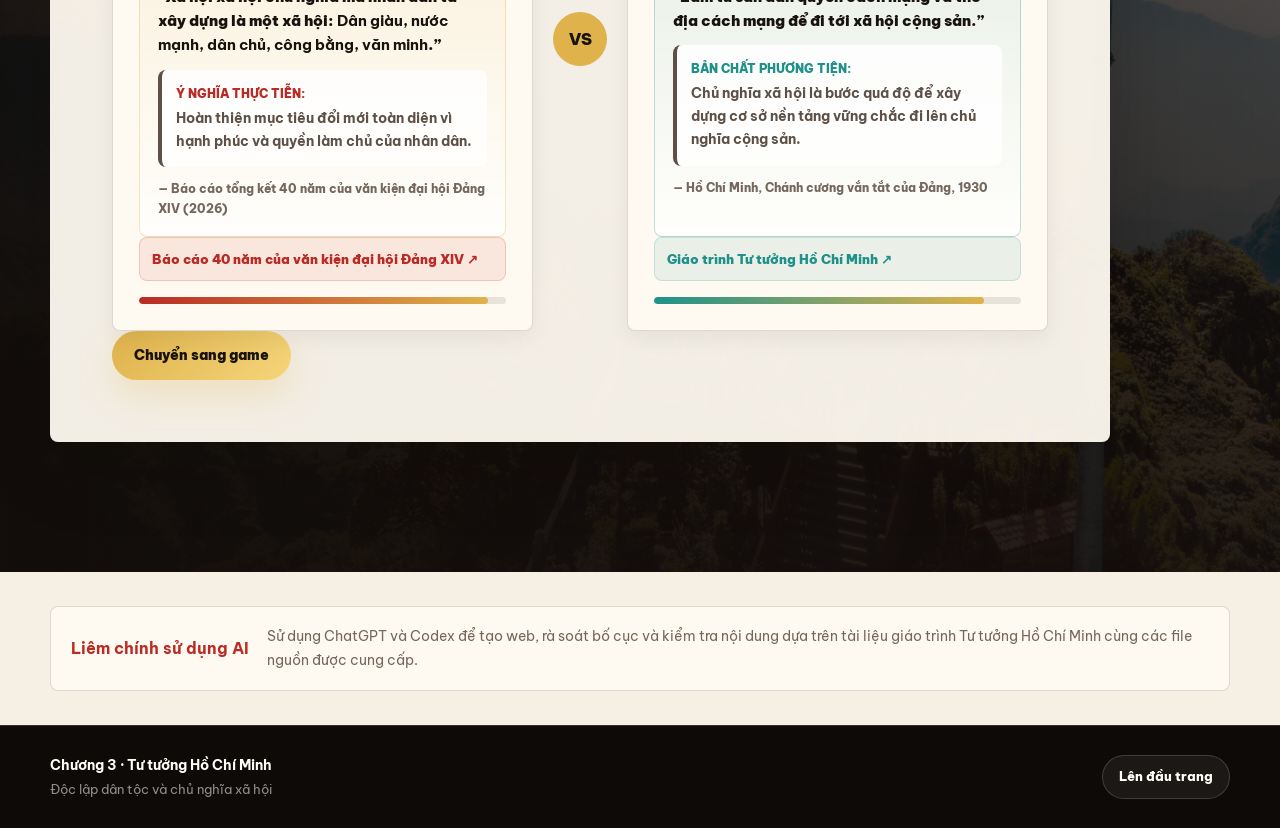
==== commit 2f28c20e: "feat: enhance goal diagram section in index.html; improve structure and readability of content" ====
--- a/index.html
+++ b/index.html
@@ -349,10 +349,10 @@
         <span class="section-kicker anim">01. Mục tiêu của chủ nghĩa xã hội</span>
         <div class="goal-diagram anim">
           <div class="human-core">CON NGƯỜI<small>Trung tâm của mục tiêu xây dựng chủ nghĩa xã hội</small></div>
-          <article class="goal-card--quote"><span>Chính trị</span><b>Dân chủ · Nhân dân làm chủ</b><blockquote>“Chế độ ta là chế độ dân chủ.<br>Tức là nhân dân làm chủ.”<cite>— Hồ Chí Minh</cite></blockquote><p>Xây dựng chế độ dân chủ; nhân dân là chủ và thực sự làm chủ. Quyền lực thuộc về nhân dân.</p></article>
-          <article><span>Kinh tế</span><p>Xây dựng nền kinh tế phát triển cao, với công nghiệp và nông nghiệp hiện đại, khoa học - kỹ thuật tiên tiến; không ngừng nâng cao đời sống nhân dân.</p><b>Hiện đại · Phát triển · Đời sống</b></article>
-          <article><span>Văn hóa</span><p>Xây dựng nền văn hóa mang tính dân tộc, khoa học, đại chúng; phát triển con người và tiếp thu tinh hoa văn hóa nhân loại.</p><b>Dân tộc · Khoa học · Đại chúng</b></article>
-          <article><span>Xã hội</span><p>Xây dựng xã hội dân chủ, công bằng, văn minh; quan hệ giữa người với người tốt đẹp, đời sống vật chất và tinh thần ngày càng được nâng cao.</p><b>Dân chủ · Công bằng · Văn minh</b></article>
+          <article class="goal-card--quote"><span>Chính trị</span><blockquote>“Chế độ ta là chế độ dân chủ.<br>Tức là nhân dân làm chủ.”<cite>— Hồ Chí Minh</cite></blockquote><p>Xây dựng chế độ dân chủ; nhân dân là chủ và thực sự làm chủ. Quyền lực thuộc về nhân dân.</p></article>
+          <article><span>Kinh tế</span><p>Xây dựng nền kinh tế phát triển cao, với công nghiệp và nông nghiệp hiện đại, khoa học - kỹ thuật tiên tiến; không ngừng nâng cao đời sống nhân dân.</p></article>
+          <article><span>Văn hóa</span><p>Xây dựng nền văn hóa mang tính dân tộc, khoa học, đại chúng; phát triển con người và tiếp thu tinh hoa văn hóa nhân loại.</p></article>
+          <article><span>Xã hội</span><p>Xây dựng xã hội dân chủ, công bằng, văn minh; quan hệ giữa người với người tốt đẹp, đời sống vật chất và tinh thần ngày càng được nâng cao.</p></article>
         </div>
 
         <span class="section-kicker section-kicker--dark anim">02. Động lực của chủ nghĩa xã hội</span>
--- a/css/styles.css
+++ b/css/styles.css
@@ -125,6 +125,8 @@
 .title-stack strong{font-size:clamp(18px,2vw,25px);line-height:1.35;overflow-wrap:break-word}
 .title-stack em{font-style:normal;color:var(--red);font-weight:900;letter-spacing:.06em;text-transform:uppercase}
 .title-stack--dark{border-color:var(--gold);background:rgba(255,253,248,.08);color:var(--white)}
+#p322 .presentation-heading{max-width:100%}
+#p322 .title-stack{max-width:100%}
 .title-stack--dark span{color:rgba(255,253,248,.68)}
 .title-stack--dark em{color:var(--gold)}
 
@@ -303,15 +305,13 @@
 .quote-panel{margin:34px 0;padding:26px;border-left:5px solid var(--gold);border-radius:var(--radius);background:rgba(255,253,248,.09);font-family:var(--display);font-size:clamp(22px,2.4vw,34px);line-height:1.35;color:var(--white)}
 .feature-matrix{margin-top:24px}
 
-.goal-diagram{position:relative;display:grid;grid-template-columns:repeat(2,minmax(0,1fr));gap:16px;margin-top:34px;padding:26px;border:1px solid rgba(110,27,23,.14);border-radius:var(--radius);background:linear-gradient(180deg,#fffaf1,#f3eadb);box-shadow:0 18px 44px rgba(36,22,14,.08)}
+.goal-diagram{position:relative;display:grid;grid-template-columns:repeat(2,minmax(0,1fr));gap:16px;margin-top:34px;padding:26px;border:1px solid rgba(110,27,23,.14);border-radius:var(--radius);background:linear-gradient(180deg,#fffaf1,#f3eadb);box-shadow:0 18px 44px rgba(36,22,14,.08);overflow:hidden}
 .goal-diagram::before{content:"";position:absolute;inset:0;border-radius:inherit;background:linear-gradient(135deg,rgba(185,43,36,.06),transparent 34%,rgba(31,145,138,.06));pointer-events:none}
 .goal-diagram::after{content:none}
 .goal-diagram article{position:relative;z-index:1;min-height:198px;padding:24px 26px;border-radius:var(--radius);background:rgba(255,253,248,.94);border:1px solid rgba(25,19,15,.12);box-shadow:0 14px 30px rgba(36,22,14,.07)}
 .goal-diagram article:nth-of-type(n){grid-column:auto;grid-row:auto}
 .goal-diagram article span{display:inline-flex;margin-bottom:14px;padding:6px 10px;border-radius:var(--pill);background:rgba(185,43,36,.09);color:#b32620;font-size:12px;font-weight:900;letter-spacing:.04em;text-transform:uppercase}
 .goal-diagram article p{color:#63554b;font-size:16px;line-height:1.7}
-.goal-diagram article b{display:inline-flex;margin-top:14px;padding:7px 10px;border-radius:var(--pill);background:rgba(223,178,76,.18);color:var(--red-dark);font-size:12px;font-weight:900;line-height:1.35}
-.goal-card--quote b{margin:0 0 14px}
 .goal-card--quote blockquote,.radial-core blockquote,.orbit-card blockquote{position:relative;margin:0;font-weight:900;line-height:1.45}
 .goal-card--quote blockquote{padding:16px 0 14px;border-block:1px solid rgba(185,43,36,.18);color:var(--red-dark);font-size:clamp(16px,1.5vw,20px)}
 .goal-card--quote cite,.radial-core cite,.orbit-card cite{display:block;margin-top:9px;font-style:normal;font-size:12px;font-weight:900;letter-spacing:.04em}
@@ -441,6 +441,9 @@
   .radial-section{grid-template-columns:repeat(2,1fr)}
   .radial-section .orbit-card,.radial-section .orbit-card--wide{grid-column:auto}
   .radial-core{grid-template-columns:1fr;text-align:center}
+  .radial-copy{min-height:auto}
+  .radial-media{min-height:220px}
+  .radial-media img{min-height:220px}
   .split-layout,.split-layout--reverse{grid-template-columns:1fr}
   .sticky-media{position:relative;top:auto}
   .sticky-media img{height:480px}
@@ -482,7 +485,8 @@
   .horizontal-timeline{padding-top:0}
   .horizontal-timeline::before,.horizontal-timeline article::before,.premise-flow b::after,.premise-flow span::after{display:none}
   .goal-diagram::before,.goal-diagram::after{display:none}
-  .human-core{position:relative;grid-column:auto;grid-row:auto;left:auto;top:auto;transform:none;margin:0;order:-1;display:grid;justify-content:start}
+  .human-core{position:relative;grid-column:auto;grid-row:auto;left:auto;top:auto;transform:none;width:100%;height:auto;margin:0;order:-1;display:grid;justify-content:start;padding:18px 20px;border-radius:var(--radius);text-align:left}
+  .human-core small{font-size:12px}
   .radial-section{grid-template-columns:1fr;padding:24px}
   .radial-core{padding:28px 20px}
   .radial-core blockquote{font-size:24px}
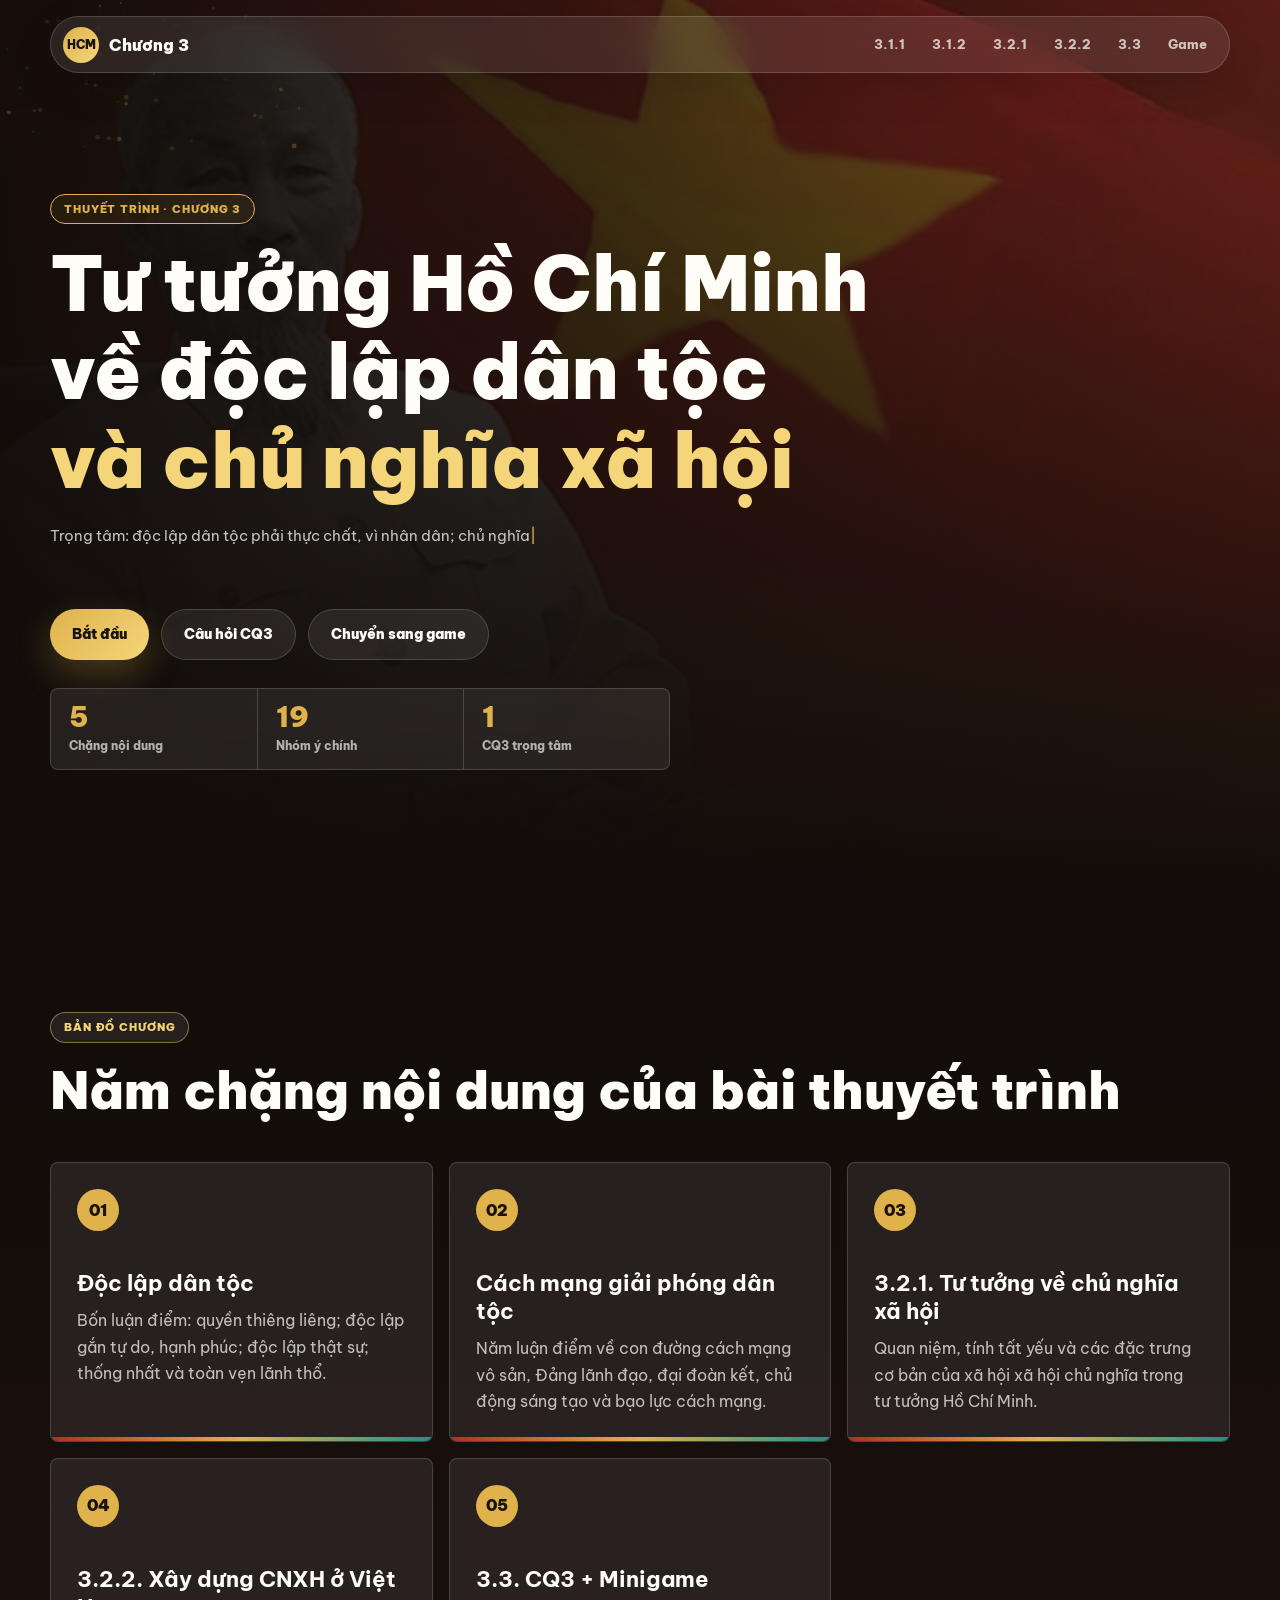
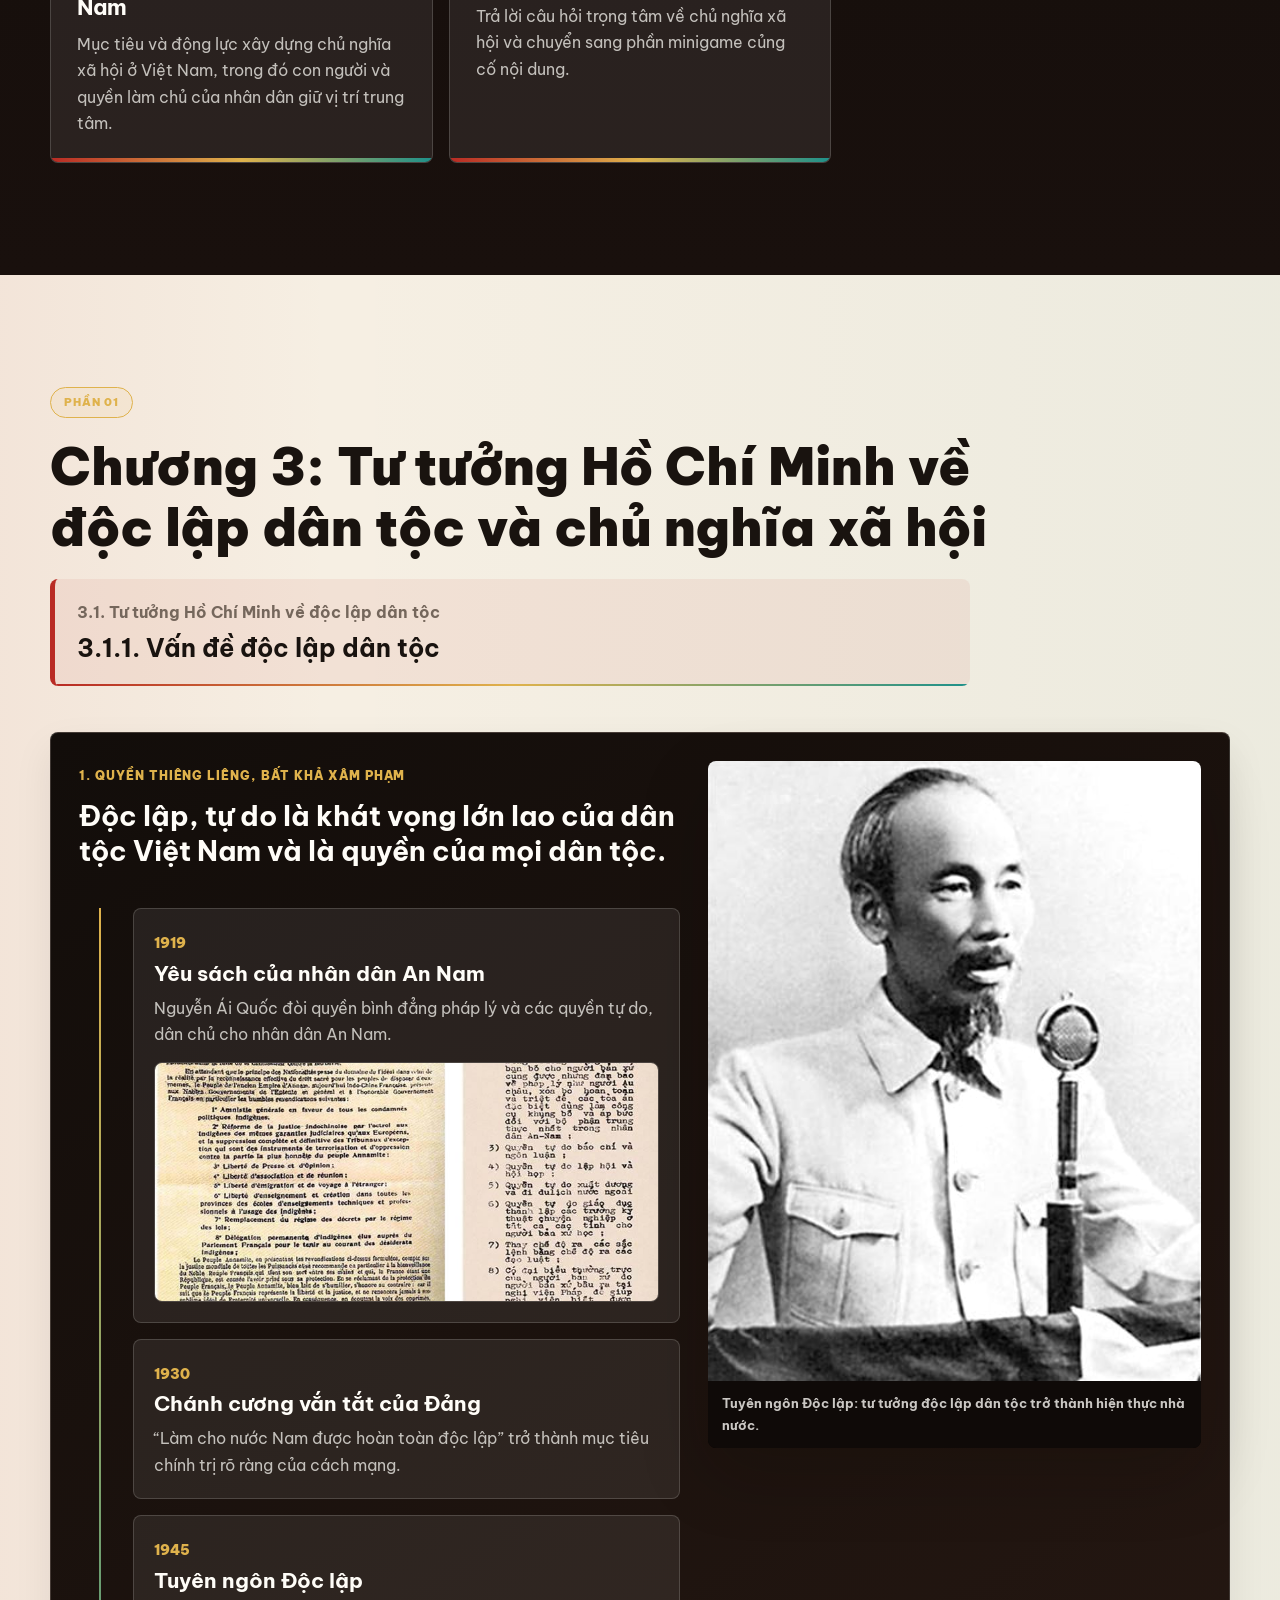
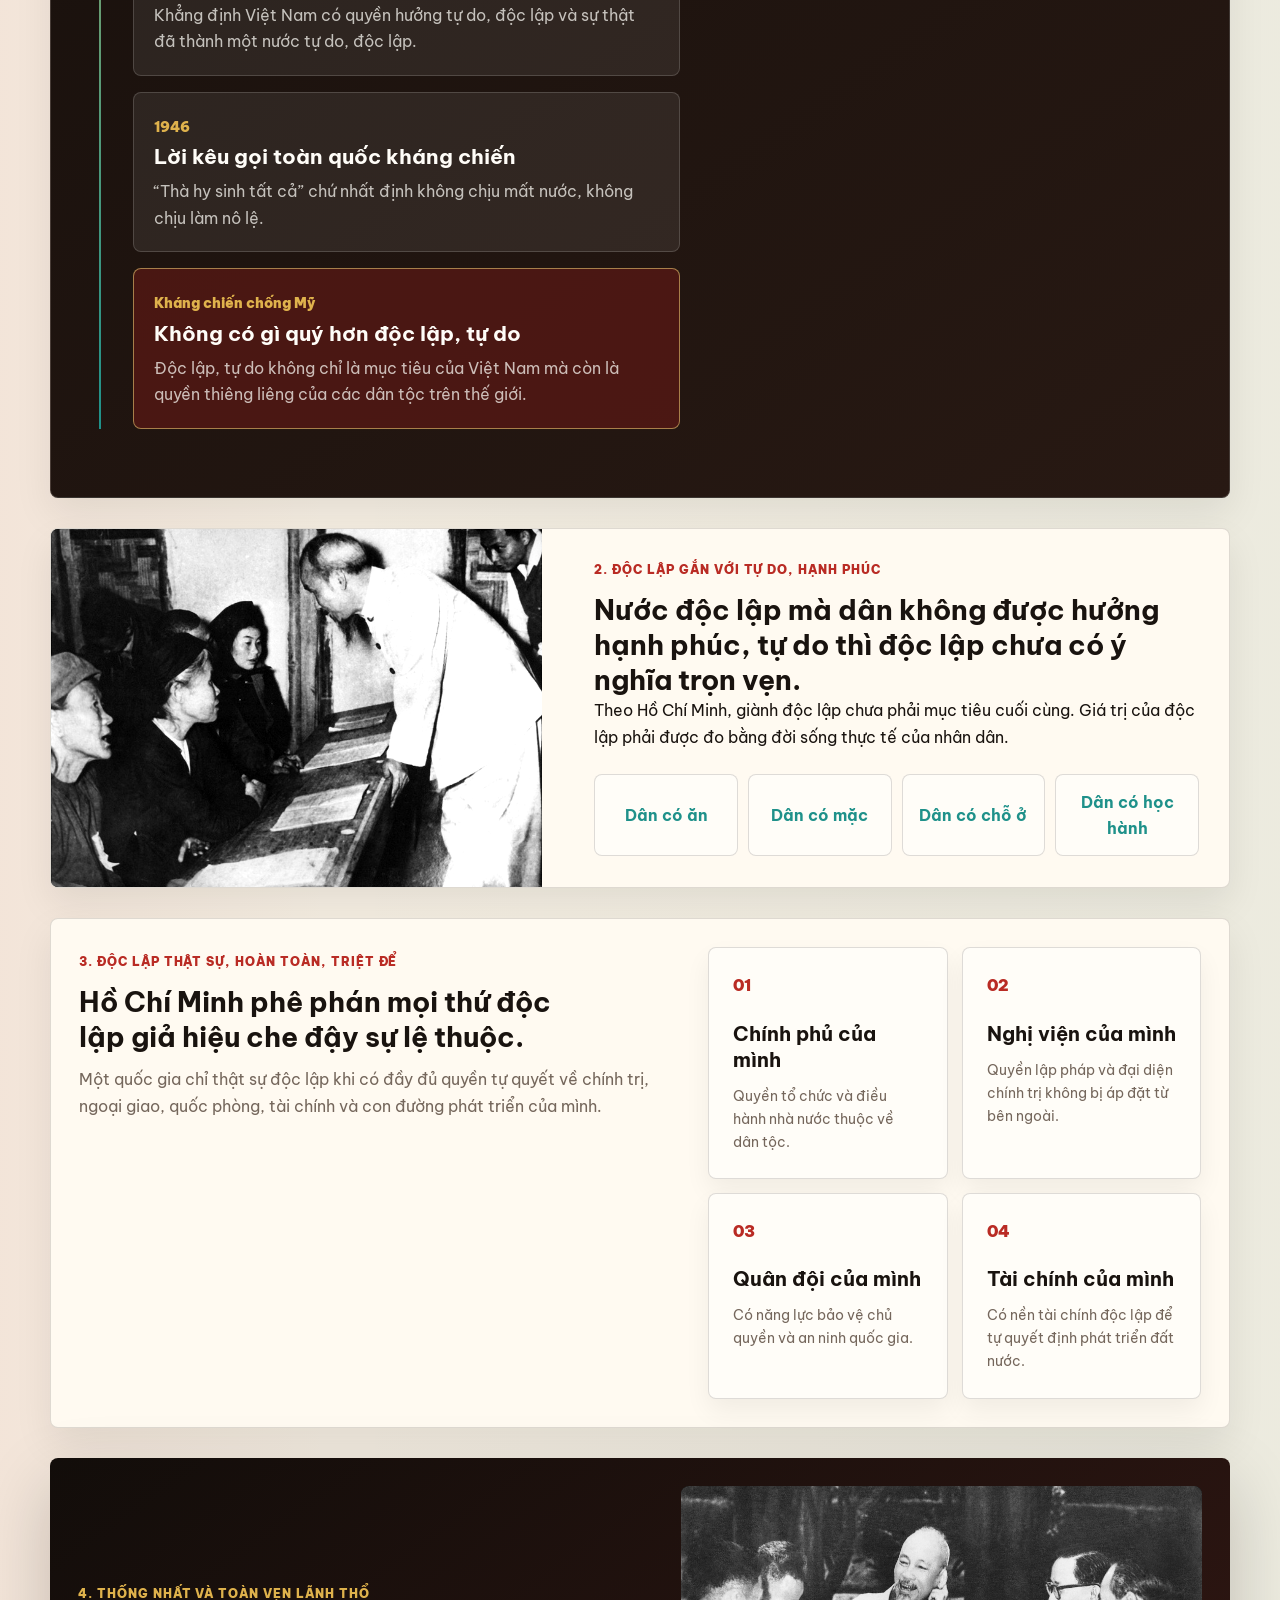
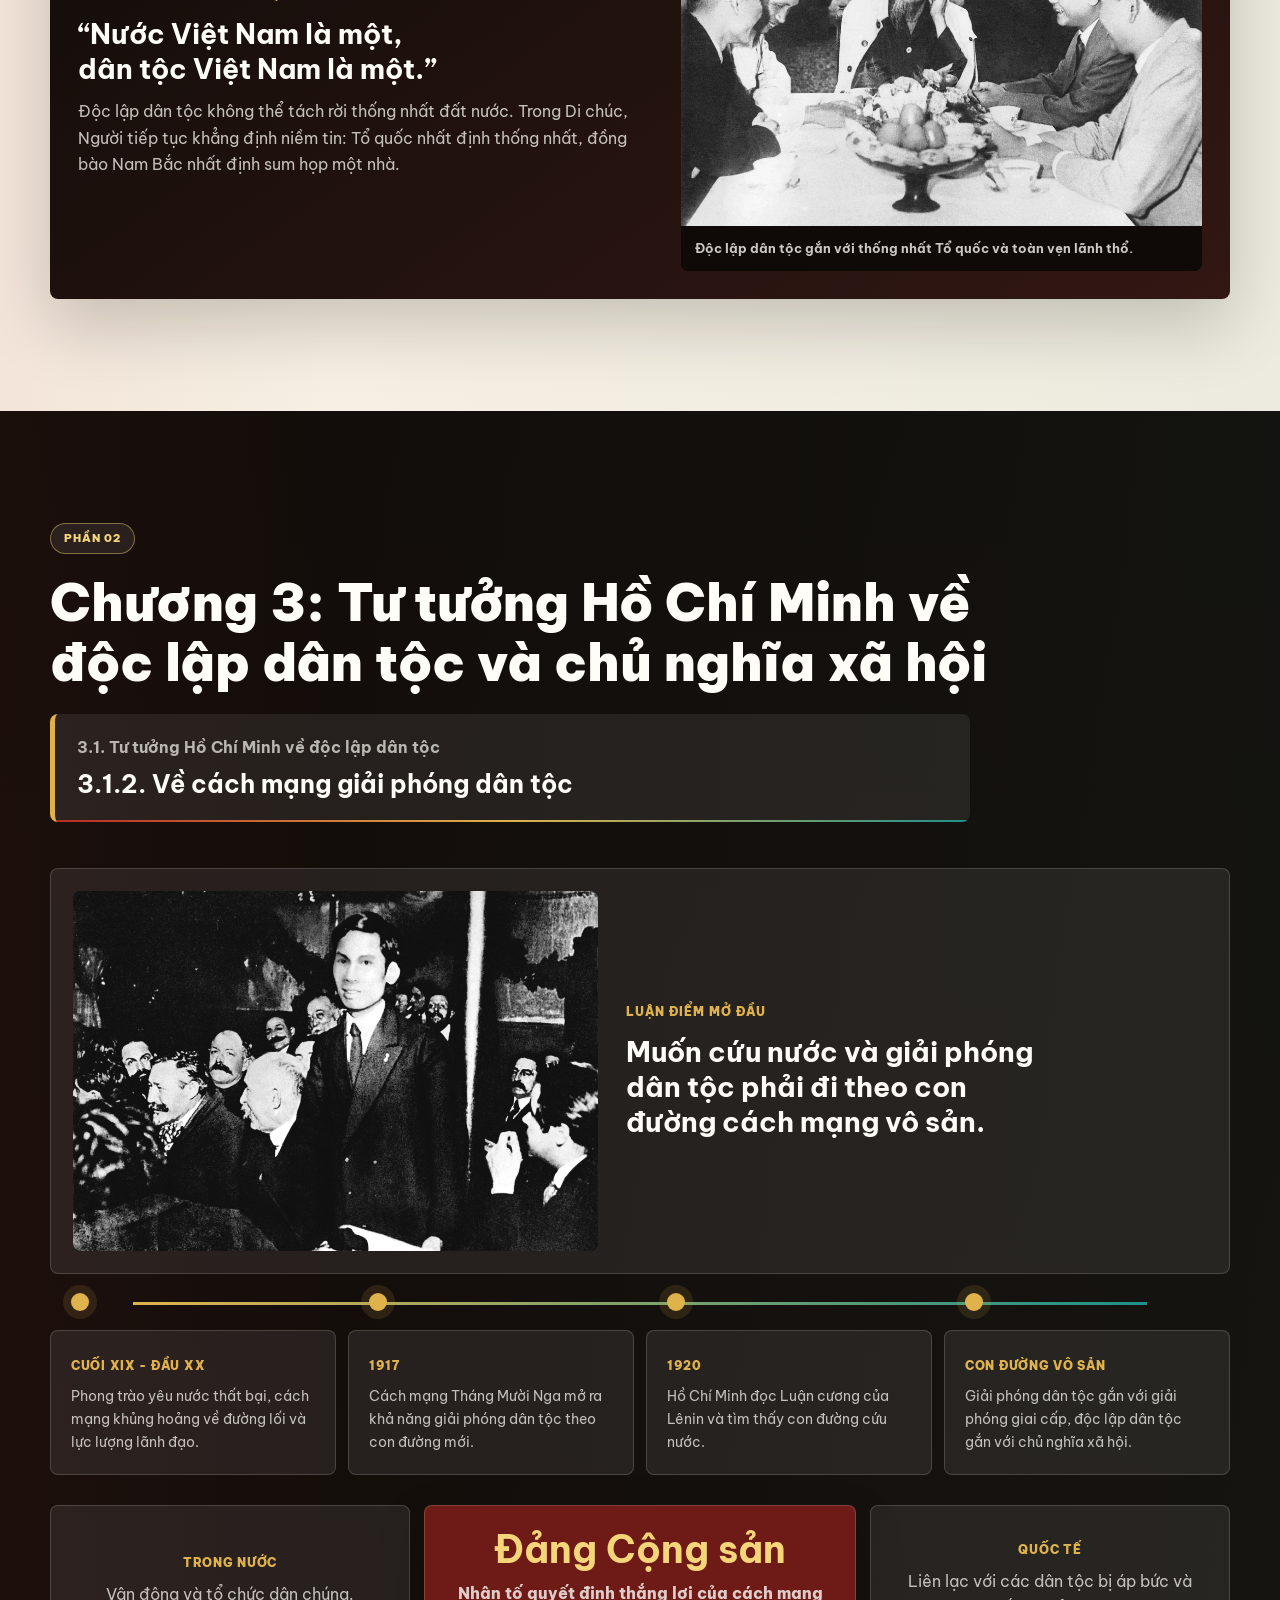
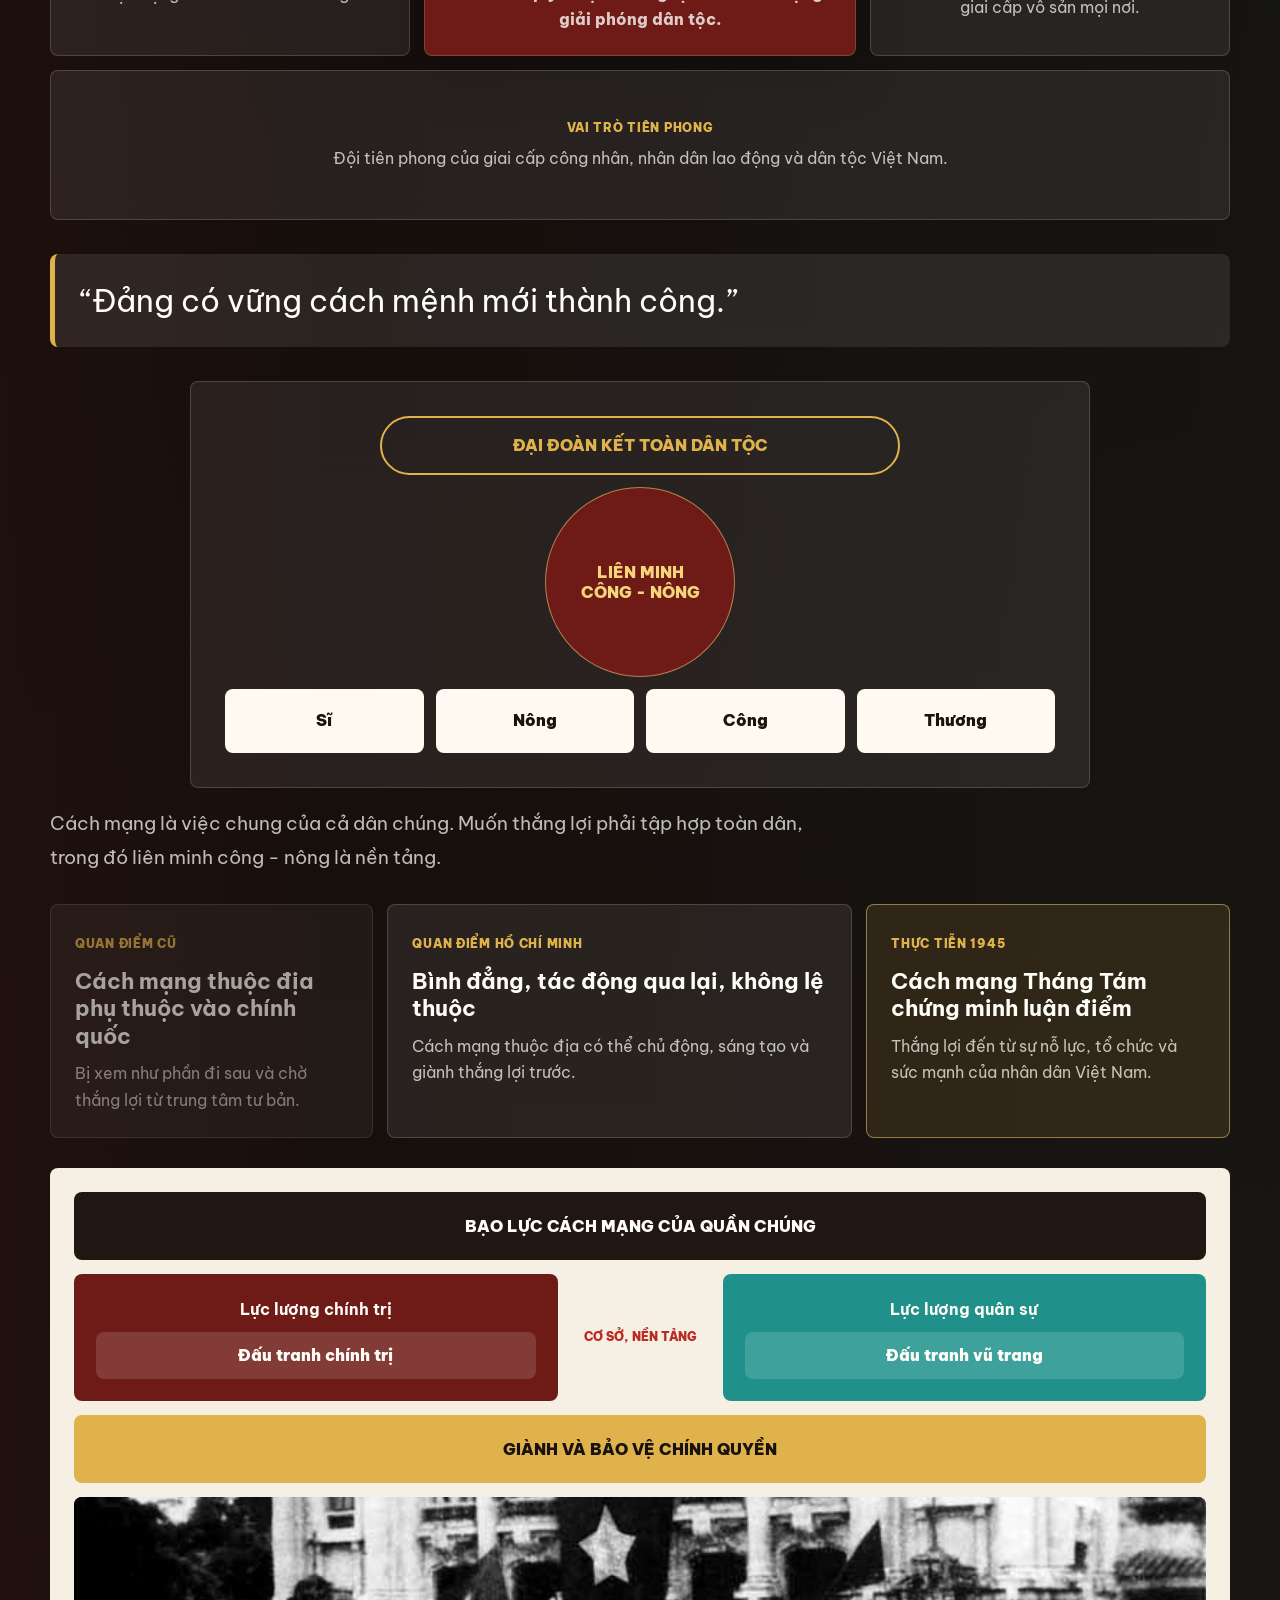
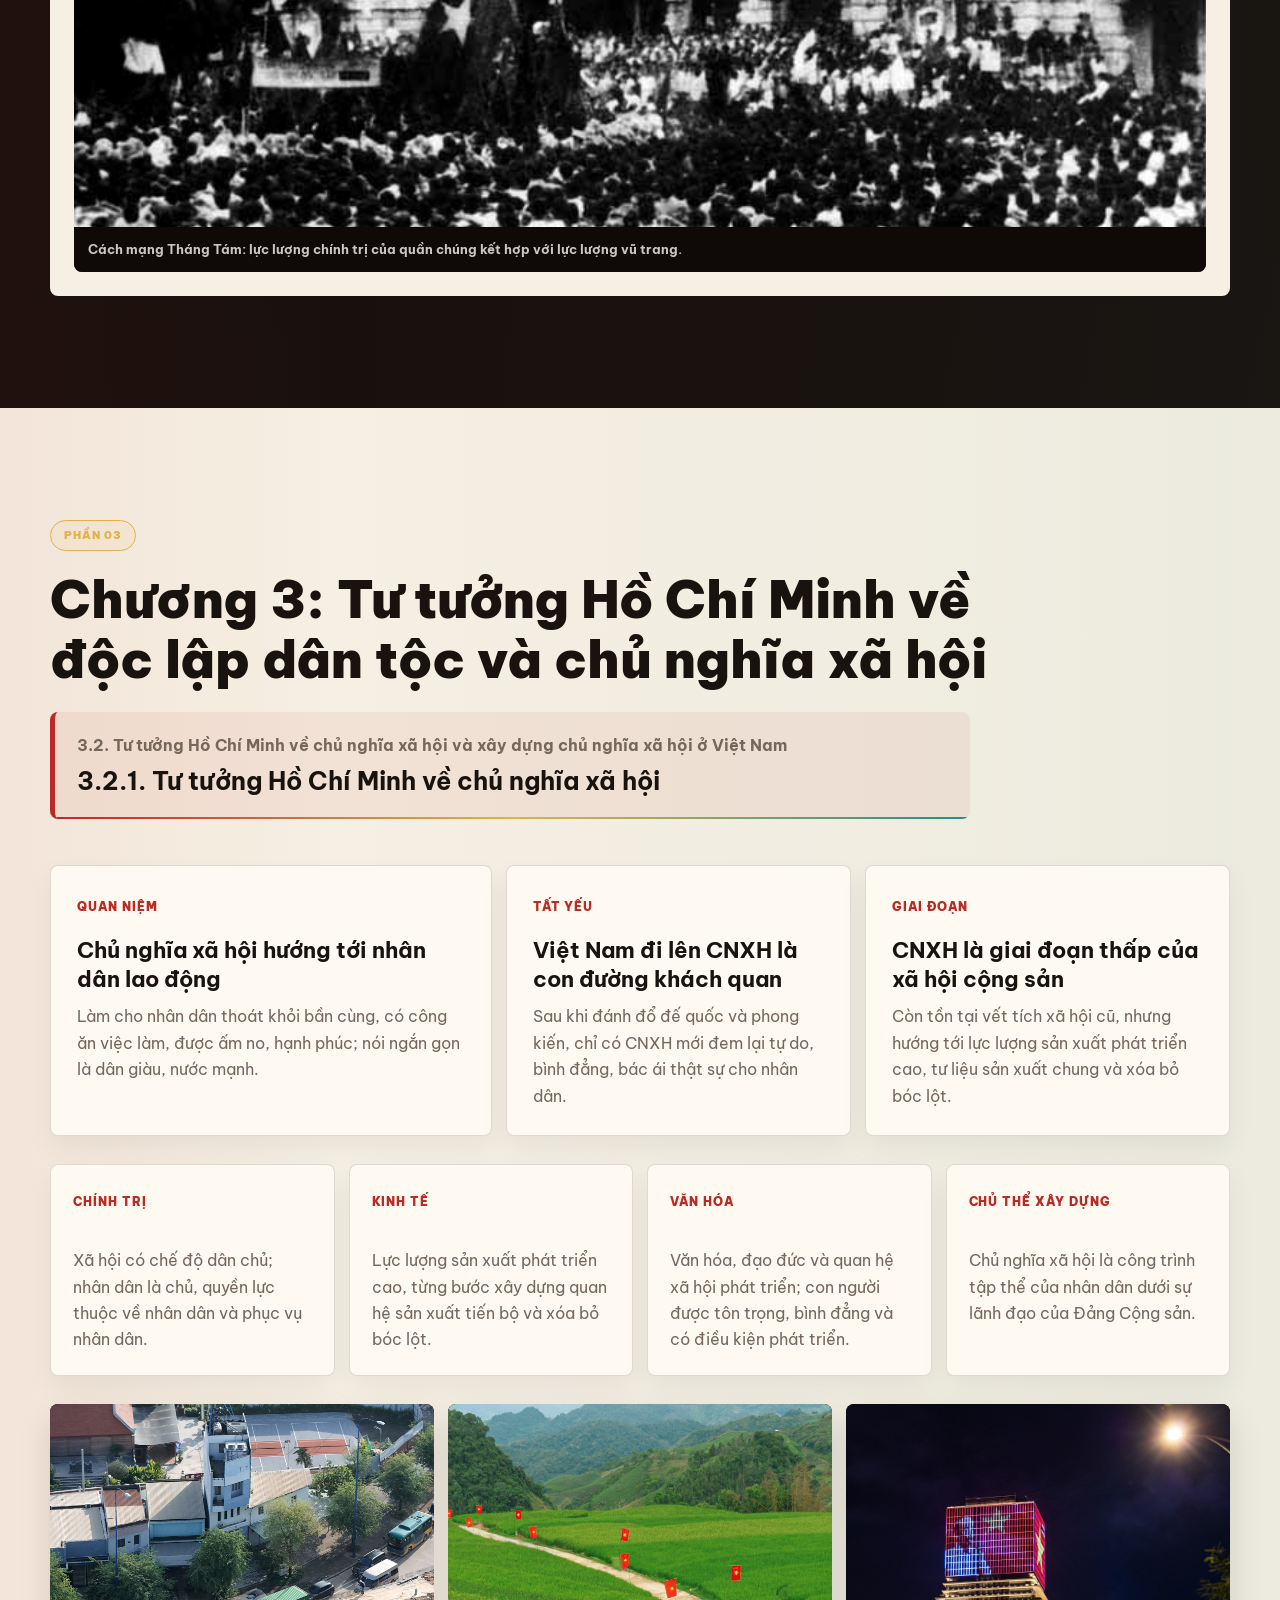
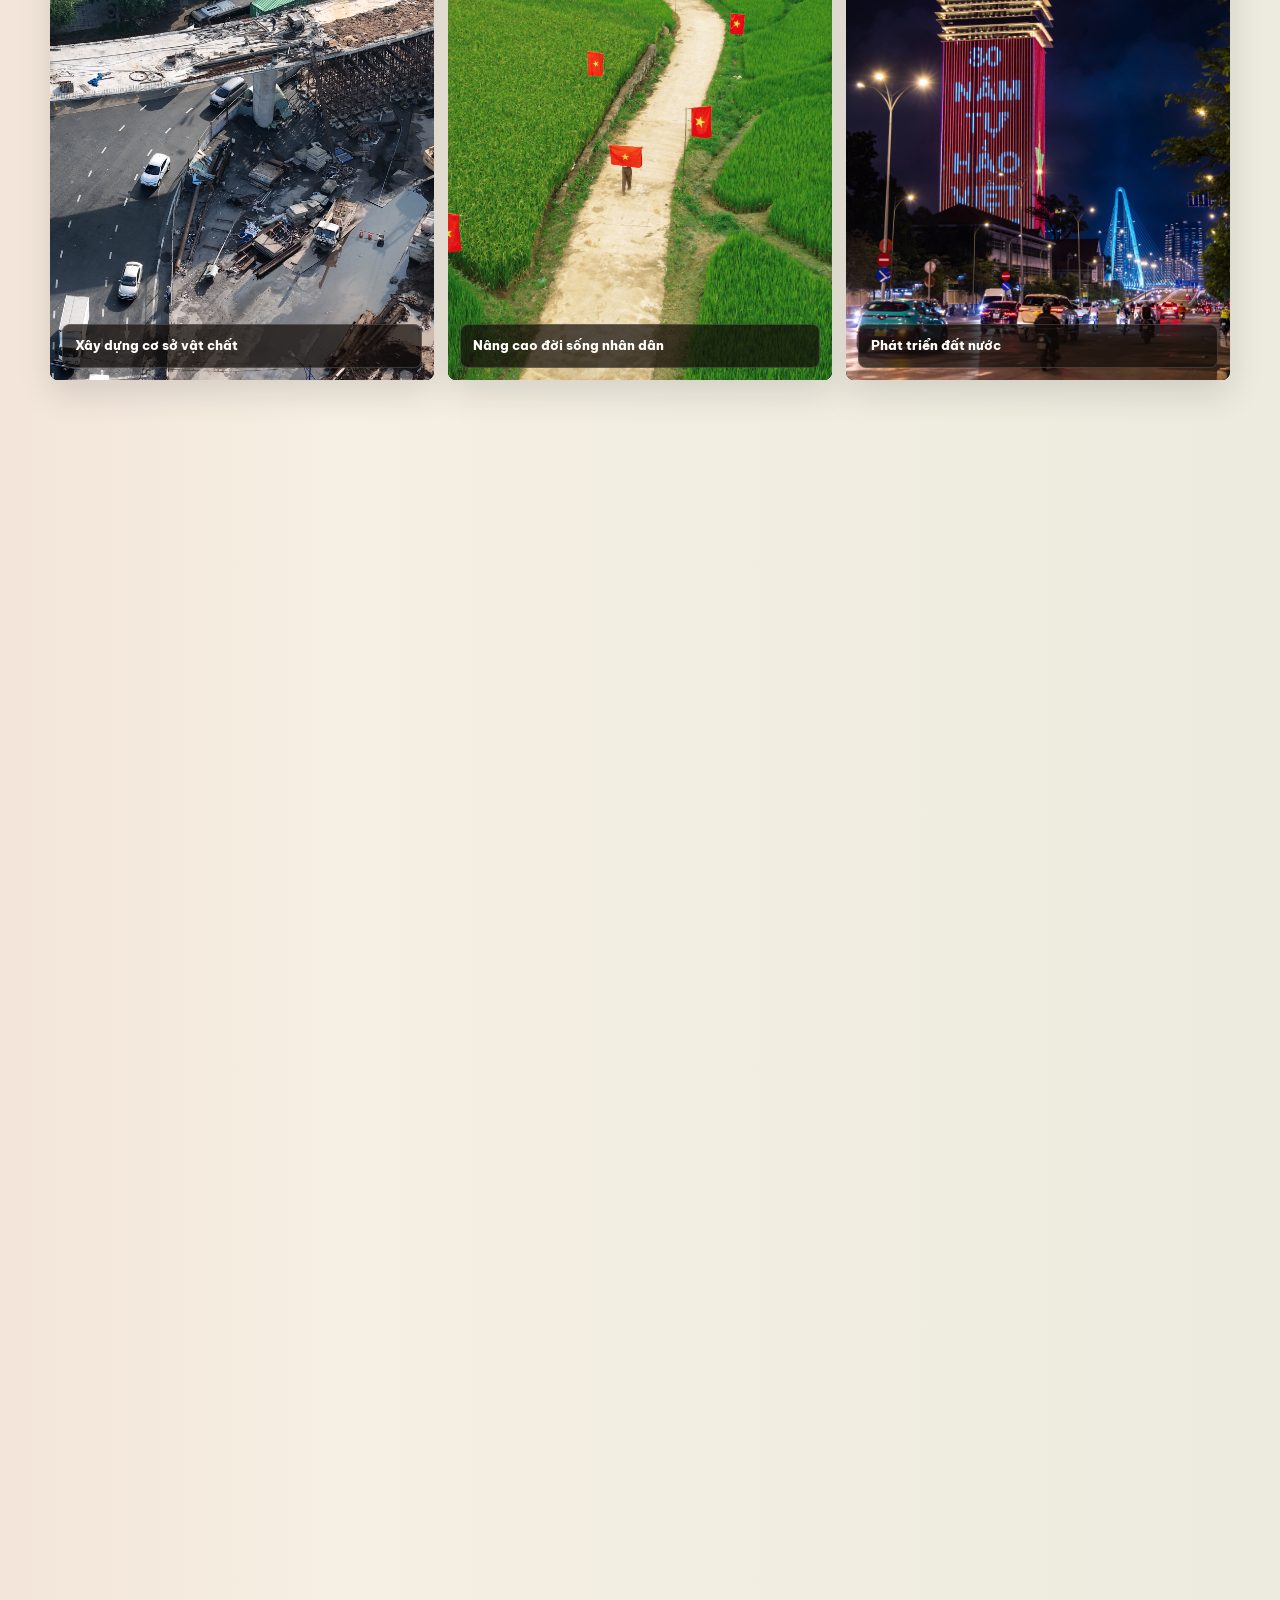
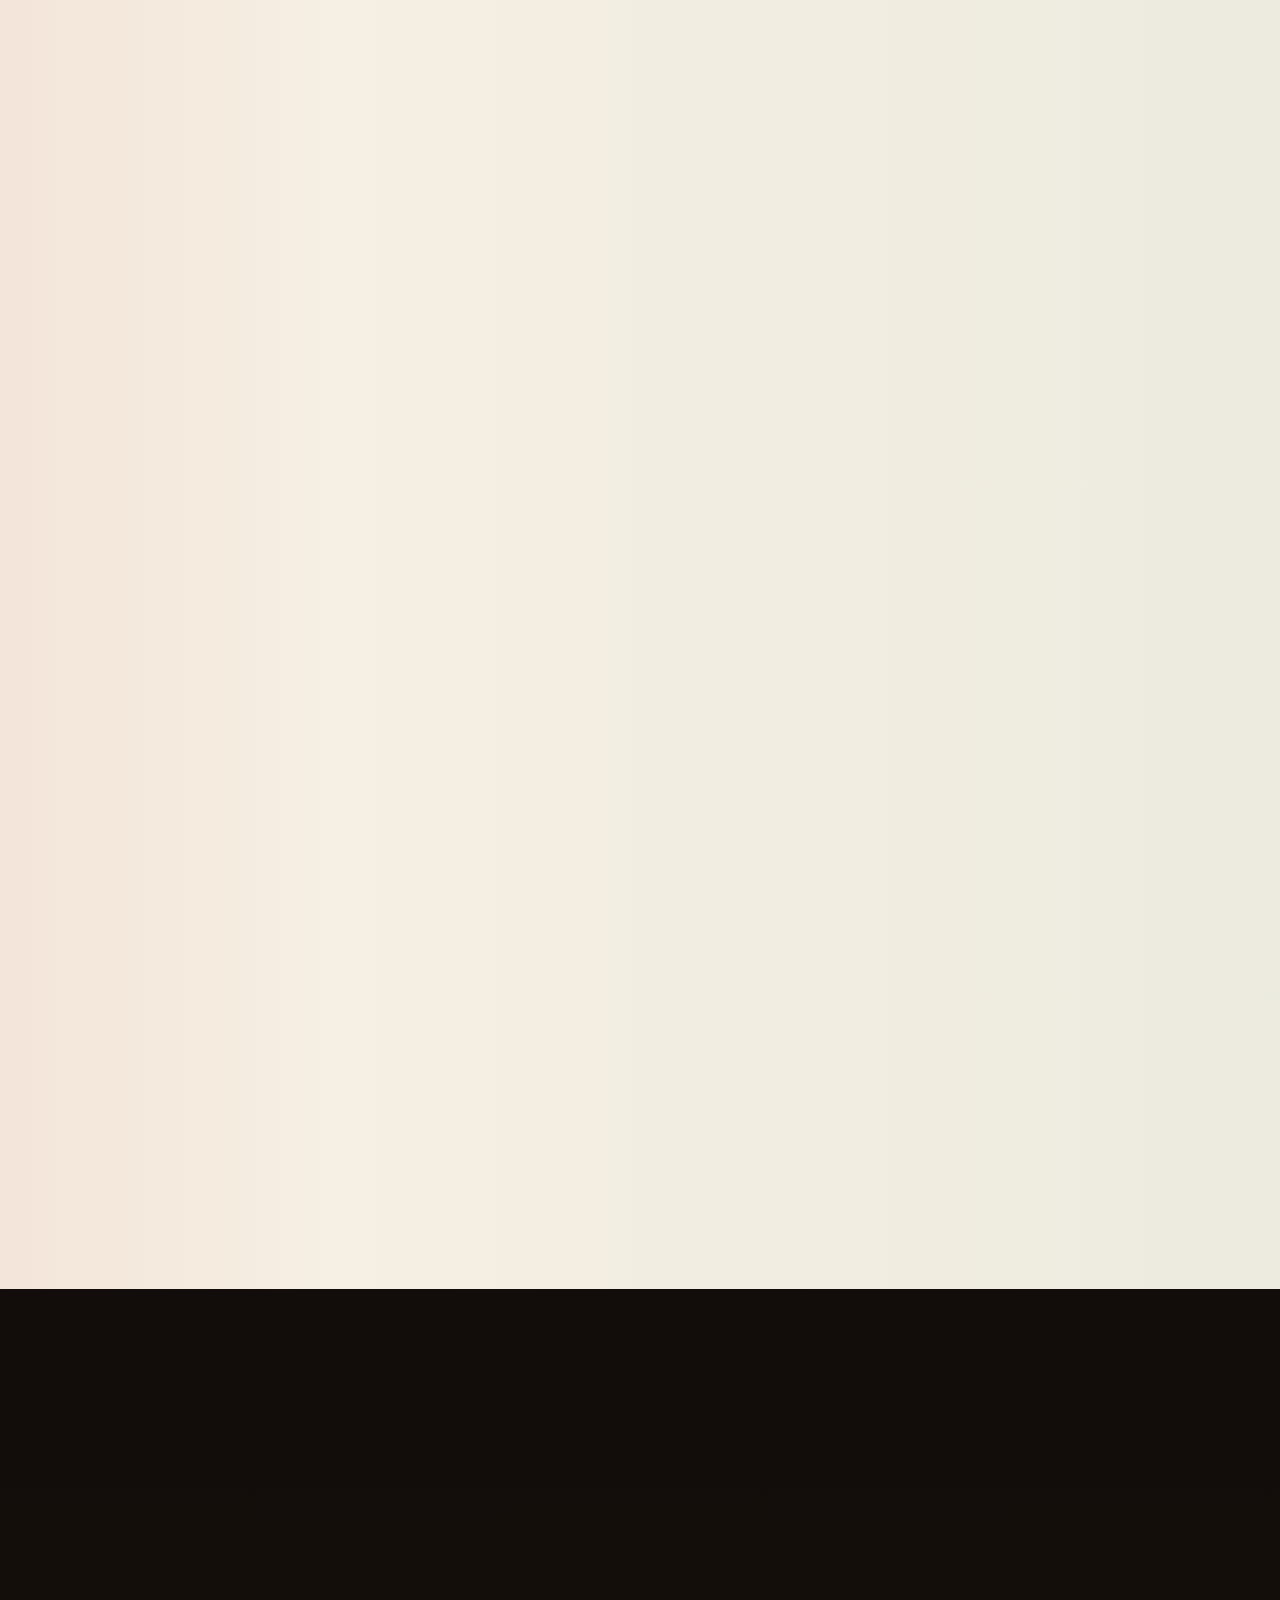
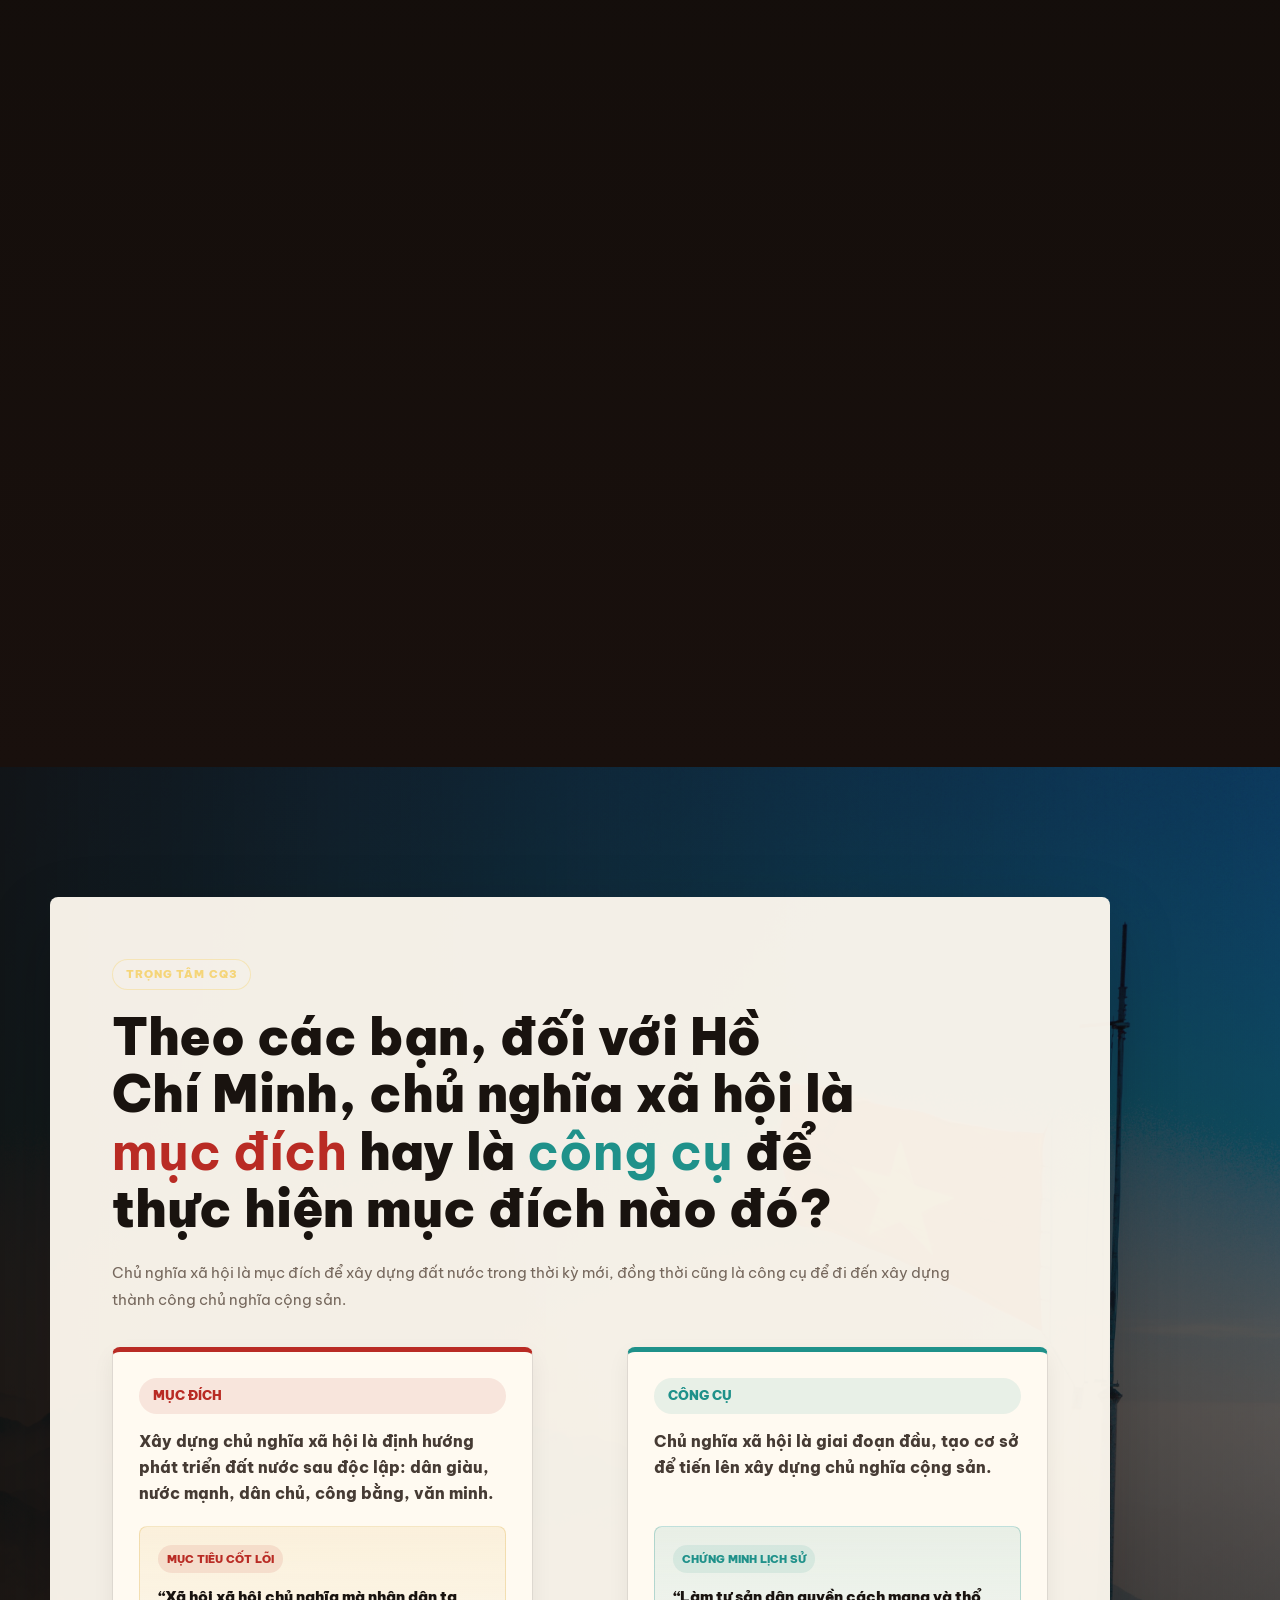
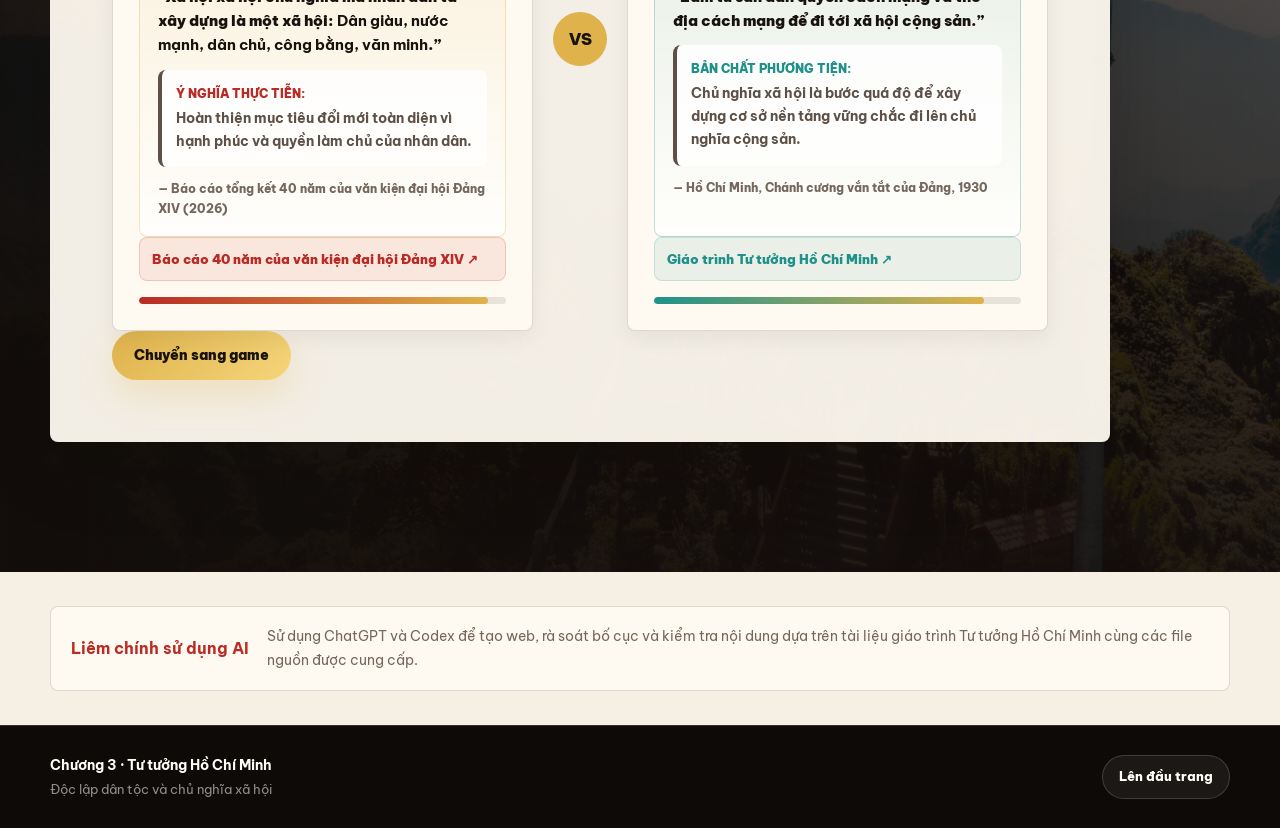
==== commit b96841cb: "feat: update section titles in index.html for improved clarity and engagement" ====
--- a/index.html
+++ b/index.html
@@ -312,10 +312,10 @@
         </div>
 
         <div class="character-grid anim">
-          <article><span>Dân chủ</span><p>Xã hội có chế độ dân chủ; nhân dân là chủ, quyền lực thuộc về nhân dân và phục vụ nhân dân.</p></article>
-          <article><span>Kinh tế phát triển</span><p>Lực lượng sản xuất phát triển cao, từng bước xây dựng quan hệ sản xuất tiến bộ và xóa bỏ bóc lột.</p></article>
-          <article><span>Văn hóa - đạo đức tiến bộ</span><p>Văn hóa, đạo đức và quan hệ xã hội phát triển; con người được tôn trọng, bình đẳng và có điều kiện phát triển.</p></article>
-          <article><span>Nhân dân là chủ thể</span><p>Chủ nghĩa xã hội là công trình tập thể của nhân dân dưới sự lãnh đạo của Đảng Cộng sản.</p></article>
+          <article><span>Chính trị</span><p>Xã hội có chế độ dân chủ; nhân dân là chủ, quyền lực thuộc về nhân dân và phục vụ nhân dân.</p></article>
+          <article><span>Kinh tế</span><p>Lực lượng sản xuất phát triển cao, từng bước xây dựng quan hệ sản xuất tiến bộ và xóa bỏ bóc lột.</p></article>
+          <article><span>Văn hóa</span><p>Văn hóa, đạo đức và quan hệ xã hội phát triển; con người được tôn trọng, bình đẳng và có điều kiện phát triển.</p></article>
+          <article><span>Chủ thể xây dựng</span><p>Chủ nghĩa xã hội là công trình tập thể của nhân dân dưới sự lãnh đạo của Đảng Cộng sản.</p></article>
         </div>
 
         <div class="image-triptych anim">
